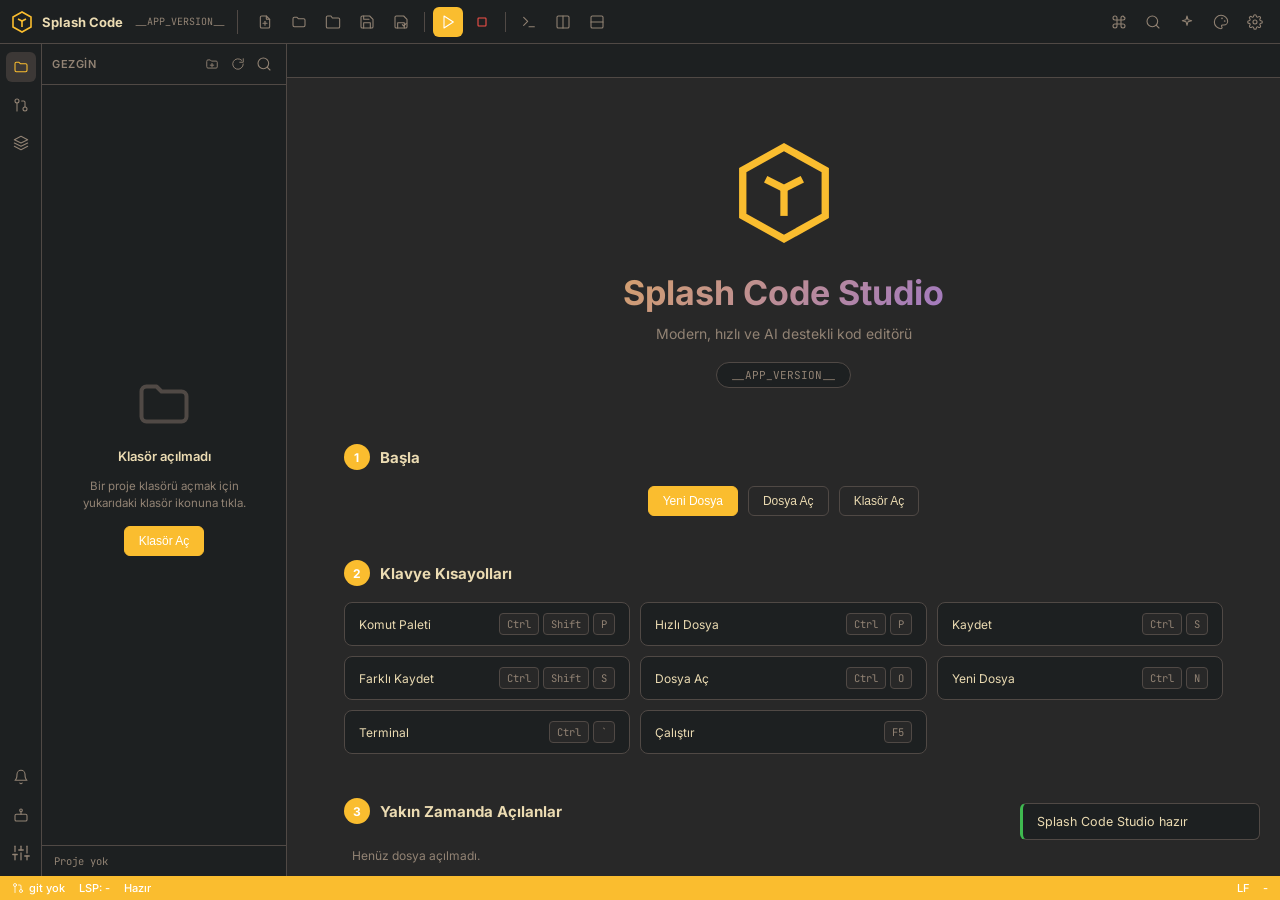
==== splash_code/index.sc.html @ f9074dd4 "Splash Studio Code en son hali ile ufak tefek cilanın ardından servise hazır olacak" ====
﻿<!DOCTYPE html>
<html lang="tr">
<head>
<meta charset="UTF-8">
<link rel="preconnect" href="https://cdn.jsdelivr.net">
<link rel="dns-prefetch" href="https://cdn.jsdelivr.net">

<title>Splash Code Studio</title>
<link rel="stylesheet" href="static/fonts/sc-fonts.css">
<link rel="stylesheet" href="static/fonts/sc-fonts.css">
<link rel="stylesheet" href="static/monaco/vs/editor/editor.main.css">
<style>
:root{--bg:#0D1117;--bg-alt:#161B22;--bg-hover:#1F242C;--border:#21262D;--text:#E6EDF3;--dim:#7D8590;--accent:#2F81F7;--success:#3FB950;--error:#F85149;--warning:#D29922;--font-ui:'Inter',sans-serif;--font-mono:'JetBrains Mono',monospace}
*{margin:0;padding:0;box-sizing:border-box}html,body{height:100%;overflow:hidden}
body{font-family:var(--font-ui);font-size:13px;color:var(--text);background:var(--bg);display:flex;flex-direction:column;-webkit-font-smoothing:antialiased}
#topbar{height:44px;background:var(--bg-alt);border-bottom:1px solid var(--border);display:flex;align-items:center;gap:4px;padding:0 10px;flex-shrink:0}
#brand{display:flex;align-items:center;gap:8px;padding-right:12px;margin-right:8px;border-right:1px solid var(--border)}
#brand .logo{width:24px;height:24px;color:var(--accent);background:none!important;border:none!important;box-shadow:none!important;outline:none!important}.logo img{display:block;border:none!important;outline:none!important;background:none!important;box-shadow:none!important}#brand .logo svg{width:24px;height:24px}
#brand .name{font-weight:700;font-size:13px}#brand .ver{font-size:10px;color:var(--dim);font-family:var(--font-mono);margin-left:4px}
.icon-btn{width:30px;height:30px;border-radius:6px;background:transparent;border:none;color:var(--dim);display:inline-flex;align-items:center;justify-content:center;cursor:pointer;transition:all 120ms}
.icon-btn:hover{background:var(--bg-hover);color:var(--text)}
.icon-btn.primary{background:var(--accent);color:#fff}.icon-btn.danger{color:var(--error)}
.icon-btn.active-tab{background:var(--bg-hover);color:var(--accent)}
.icon-btn:disabled{opacity:0.4;cursor:not-allowed}
.icon-btn.ai-active{color:var(--accent);background:rgba(47,129,247,0.15)}
#topbar .spacer{flex:1}#topbar .sep{width:1px;height:20px;background:var(--border);margin:0 4px}
#main{flex:1;display:flex;min-height:0;overflow:hidden}
#activity-bar{width:42px;background:var(--bg-alt);border-right:1px solid var(--border);display:flex;flex-direction:column;align-items:center;padding:8px 0;gap:8px;flex-shrink:0}
#sidebar{width:245px;background:var(--bg-alt);border-right:1px solid var(--border);display:flex;flex-direction:column;flex-shrink:0;min-height:0;overflow:hidden;transition:width 150ms}
#sidebar.hidden{width:0!important;min-width:0!important;max-width:0!important;overflow:hidden;opacity:0;border:none!important;flex:none!important;padding:0!important}
.sidebar-view{display:none;flex:1;flex-direction:column;min-height:0;overflow:hidden}
.sidebar-view.active{display:flex}
.sidebar-header{padding:8px 10px;font-size:11px;font-weight:600;color:var(--dim);text-transform:uppercase;letter-spacing:0.5px;display:flex;align-items:center;justify-content:space-between;border-bottom:1px solid var(--border);flex-shrink:0}
.sidebar-header .actions{display:flex;gap:2px}
.sidebar-header .icon-btn{width:24px;height:24px}
.scroll-area{flex:1;overflow:auto;padding:6px;min-height:0;scrollbar-width:thin;scrollbar-color:rgba(125,133,144,.45) transparent}
*::-webkit-scrollbar{width:8px;height:8px}
*::-webkit-scrollbar-track{background:transparent}
*::-webkit-scrollbar-thumb{background:color-mix(in srgb, var(--dim) 55%, transparent);border-radius:99px;border:2px solid transparent;background-clip:padding-box}
*::-webkit-scrollbar-thumb:hover{background:var(--accent);border:2px solid transparent;background-clip:padding-box}
*::-webkit-scrollbar-thumb:active{background:var(--accent)}
::-webkit-scrollbar{width:8px;height:8px} ::-webkit-scrollbar-track{background:transparent}
*::-webkit-scrollbar-corner{background:transparent}
.scroll-area{scrollbar-width:thin;scrollbar-color:rgba(125,133,144,.45) transparent;overflow-y:auto;overflow-x:hidden;overscroll-behavior:contain}
.scroll-area::-webkit-scrollbar{width:8px;height:8px}
.scroll-area::-webkit-scrollbar-thumb{background:rgba(125,133,144,.45);border-radius:99px}
.monaco-editor .monaco-scrollable-element > .scrollbar > .slider{background:rgba(125,133,144,.45)!important;border-radius:99px!important}
.tree-item{padding:4px 6px;border-radius:5px;cursor:pointer;font-size:12.5px;color:var(--text);display:flex;align-items:center;gap:6px;white-space:nowrap;overflow:hidden;text-overflow:ellipsis;user-select:none}
.tree-item:hover{background:var(--bg-hover)}
.tree-item.selected{background:rgba(47,129,247,0.18);color:var(--accent)}
.tree-item .icon{color:var(--dim);flex-shrink:0;display:inline-flex;width:14px;height:14px;align-items:center;justify-content:center}
.tree-item .tree-name{overflow:hidden;text-overflow:ellipsis;white-space:nowrap;flex:1;min-width:0}
.tree-item .folder-arrow{width:14px;height:14px;display:inline-flex;align-items:center;justify-content:center;transition:transform 120ms;flex-shrink:0}
.tree-item .folder-arrow.open{transform:rotate(90deg)}
.tree-children{padding-left:14px}
.empty-state{display:flex;flex-direction:column;align-items:center;justify-content:center;text-align:center;color:var(--dim);gap:14px;min-height:100%;width:100%;padding:20px}
.empty-state .es-icon{width:60px;height:60px;color:var(--border);display:flex;align-items:center;justify-content:center}
.empty-state .es-icon svg{width:60px;height:60px}
.empty-state .es-title{font-size:13px;font-weight:600;color:var(--text)}
.empty-state .es-text{font-size:11.5px;line-height:1.5;max-width:200px}
#sidebar-footer{padding:8px 12px;font-size:10.5px;color:var(--dim);border-top:1px solid var(--border);font-family:var(--font-mono);white-space:nowrap;overflow:hidden;text-overflow:ellipsis;flex-shrink:0}
#center{flex:1;display:flex;flex-direction:column;min-width:0;min-height:0;overflow:hidden}
#tabs{height:34px;background:var(--bg-alt);border-bottom:1px solid var(--border);display:flex;align-items:stretch;padding:0 4px;gap:1px;flex-shrink:0;overflow-x:auto;overflow-y:hidden;scrollbar-width:none;-ms-overflow-style:none;position:relative;overscroll-behavior-x:contain}
#tabs::-webkit-scrollbar{display:none;width:0;height:0}
#tabScrollbar{height:6px;background:transparent;display:none;position:relative;flex-shrink:0}
#tabScrollbar.visible{display:block}
#tabScrollbarTrack{position:absolute;left:0;right:0;top:1px;height:2px;background:transparent;border-radius:99px}
#tabScrollbarThumb{position:absolute;top:0;height:6px;touch-action:none;background:var(--accent);border-radius:99px;cursor:grab;min-width:30px}
#tabScrollbarThumb:active{cursor:grabbing}
.tab{display:flex;align-items:center;gap:8px;padding:0 8px 0 12px;height:34px;font-size:12.5px;color:var(--dim);cursor:pointer;background:transparent;flex:0 0 160px;width:160px;min-width:120px;max-width:220px;overflow:hidden;border-right:1px solid var(--border);position:relative;user-select:none;flex-shrink:0} .tab .tab-name{overflow:hidden;text-overflow:ellipsis;white-space:nowrap;min-width:0;flex:1}
.tab:hover{background:var(--bg-hover)}.tab.active{background:var(--bg);color:var(--text)}
.tab.active::after{content:"";position:absolute;left:0;right:0;bottom:0;height:2px;background:var(--accent)}
.tab.dirty::after{background:var(--warning)}
.tab .lang-dot{width:6px;height:6px;border-radius:50%;background:var(--accent);flex-shrink:0}
.tab.dirty .lang-dot{background:var(--warning)}
.tab .tab-name{white-space:nowrap;overflow:hidden;text-overflow:ellipsis;flex:1}
.tab .tab-close{width:18px;height:18px;border-radius:4px;display:inline-flex;align-items:center;justify-content:center;color:var(--dim);flex-shrink:0;opacity:0}
.tab:hover .tab-close,.tab.active .tab-close{opacity:1}
.tab .tab-close:hover{background:rgba(248,81,73,0.2);color:var(--error)}
#tab-new{height:34px;width:38px;display:flex;align-items:center;justify-content:center;color:var(--dim);cursor:pointer;flex-shrink:0;position:sticky;right:0;background:var(--bg-alt)}
#tab-new:hover{color:var(--text);background:var(--bg-hover)}
#editor-container{flex:1;display:flex;min-height:0;overflow:hidden}
#editor-container.vertical{flex-direction:row}#editor-container.horizontal{flex-direction:column}
.editor-pane{flex:1;min-height:0;min-width:0;overflow:hidden}
.editor-pane.secondary{display:none}.editor-pane.secondary.open{display:block}
#editor-container.vertical .editor-pane.secondary{border-left:1px solid var(--border)}
#editor-container.horizontal .editor-pane.secondary{border-top:1px solid var(--border)}
#welcomeView{display:none;flex:1;overflow-y:auto;background:var(--bg);min-height:0}
#welcomeView.active{display:block}
.welcome-container{max-width:960px;margin:0 auto;padding:60px 40px 40px}
.welcome-hero{text-align:center;margin-bottom:56px}
.welcome-hero .logo-big{width:110px;height:110px;margin:0 auto 24px;color:var(--accent);background:none!important;border:none!important;box-shadow:none!important}.logo-big img{display:block;border:none!important;background:none!important}
.welcome-hero .logo-big svg{width:110px;height:110px}
.welcome-hero h1{font-size:34px;font-weight:800;margin-bottom:12px;background:linear-gradient(135deg,var(--accent),#7C5CFF);-webkit-background-clip:text;-webkit-text-fill-color:transparent;background-clip:text}
.welcome-hero .tagline{font-size:14px;color:var(--dim);margin-bottom:20px}
.welcome-hero .version{font-family:var(--font-mono);font-size:11px;color:var(--dim);padding:5px 14px;border:1px solid var(--border);border-radius:14px;display:inline-block;background:var(--bg-alt)}
.welcome-section{margin-bottom:44px}
.welcome-section h2{font-size:15px;font-weight:700;margin-bottom:16px;display:flex;align-items:center;gap:10px}
.welcome-section h2 .num{width:26px;height:26px;border-radius:50%;background:var(--accent);color:#fff;display:inline-flex;align-items:center;justify-content:center;font-size:12px;font-weight:700}
.welcome-actions{display:flex;gap:10px;flex-wrap:wrap;justify-content:center}
.welcome-shortcuts{display:grid;grid-template-columns:repeat(auto-fit,minmax(240px,1fr));gap:10px}
.shortcut-row{display:flex;align-items:center;justify-content:space-between;padding:10px 14px;background:var(--bg-alt);border:1px solid var(--border);border-radius:8px;font-size:12px}
.shortcut-row .keys{display:flex;gap:4px}
.shortcut-row kbd{font-family:var(--font-mono);font-size:10.5px;padding:3px 7px;background:var(--bg);border:1px solid var(--border);border-radius:4px;color:var(--dim)}
#status{height:24px;background:var(--accent);color:#fff;display:flex;align-items:center;justify-content:space-between;padding:0 12px;font-size:11px;font-weight:500;flex-shrink:0;user-select:none}
#status .left,#status .right{display:flex;align-items:center;gap:14px}
#status .item{display:flex;align-items:center;gap:5px}
.modal-overlay{display:none;position:fixed;inset:0;background:rgba(0,0,0,0.65);z-index:1000;align-items:center;justify-content:center}
.modal-overlay.open{display:flex}
.modal{width:720px;max-width:calc(100vw - 32px);max-height:85vh;display:flex;flex-direction:column;overflow:hidden;background:var(--bg-alt);border:1px solid var(--border);border-radius:12px;box-shadow:0 24px 70px rgba(0,0,0,0.7)}
.modal.narrow{width:480px}
.modal-header{padding:16px 20px;border-bottom:1px solid var(--border);display:flex;align-items:center;justify-content:space-between;flex:0 0 auto}
.modal-header h2{font-size:14px;font-weight:600}
.modal-body{padding:10px 20px 20px;flex:1 1 auto;min-height:0;overflow-y:auto;overscroll-behavior:contain}
.modal-footer{padding:14px 20px;border-top:1px solid var(--border);display:flex;justify-content:space-between;align-items:center;gap:8px;flex:0 0 auto}
.btn{padding:7px 14px;border-radius:6px;border:1px solid var(--border);background:var(--bg);color:var(--text);cursor:pointer;font-size:12px;display:inline-flex;align-items:center;gap:6px;transition:all 120ms}
.btn:hover{background:var(--bg-hover)}
.btn.primary{background:var(--accent);color:#fff;border-color:var(--accent)}
.btn.primary:hover{filter:brightness(1.1)}
.btn.danger{background:var(--error);color:#fff;border-color:var(--error)}
.switch{position:relative;width:36px;height:20px;background:var(--border);border-radius:10px;cursor:pointer;transition:background 120ms;flex-shrink:0}
.switch.on{background:var(--accent)}
.switch::after{content:"";position:absolute;top:2px;left:2px;width:16px;height:16px;border-radius:50%;background:#fff;transition:left 120ms}
.switch.on::after{left:18px}
#contextMenu,#tabContextMenu{display:none;position:fixed;background:var(--bg-alt);border:1px solid var(--border);border-radius:8px;box-shadow:0 8px 32px rgba(0,0,0,0.5);padding:4px;min-width:180px;z-index:2000}
#contextMenu.open,#tabContextMenu.open{display:block}
.ctx-item{padding:7px 12px;border-radius:5px;cursor:pointer;font-size:12.5px;color:var(--text);display:flex;align-items:center;gap:10px}
.ctx-item:hover{background:var(--bg-hover)}
.ctx-item.danger{color:var(--error)}
.ctx-item .ctx-shortcut{margin-left:auto;font-size:10.5px;color:var(--dim);font-family:var(--font-mono)}
#toastContainer{position:fixed;bottom:60px;right:20px;z-index:3000;display:flex;flex-direction:column;gap:8px;pointer-events:none;max-height:400px;overflow:hidden}
.toast{background:var(--bg-alt);border:1px solid var(--border);border-left:3px solid var(--accent);border-radius:6px;padding:10px 14px;font-size:12.5px;color:var(--text);box-shadow:0 6px 24px rgba(0,0,0,0.4);min-width:240px;max-width:360px;animation:toastSlide 200ms ease-out;pointer-events:auto}
.toast.success{border-left-color:var(--success)}.toast.error{border-left-color:var(--error)}.toast.warning{border-left-color:var(--warning)}
@keyframes toastSlide{from{opacity:0;transform:translateX(20px)}to{opacity:1;transform:translateX(0)}}
@keyframes toastFade{from{opacity:1}to{opacity:0;transform:translateX(20px)}}
.toast.leaving{animation:toastFade 200ms ease-in forwards}
#commandPalette{display:none;position:fixed;inset:0;background:rgba(0,0,0,0.5);z-index:2500;align-items:flex-start;justify-content:center;padding-top:80px}
#commandPalette.open{display:flex}
#cmdPaletteBox{width:600px;max-height:500px;background:var(--bg-alt);border:1px solid var(--border);border-radius:10px;box-shadow:0 24px 70px rgba(0,0,0,0.7);overflow:hidden;display:flex;flex-direction:column}
#cmdPaletteInput{width:100%;padding:14px 18px;background:var(--bg);border:none;border-bottom:1px solid var(--border);color:var(--text);font-size:14px;outline:none}
#cmdPaletteList{overflow-y:auto;max-height:420px;padding:4px}
.cmd-item{padding:9px 14px;border-radius:6px;cursor:pointer;font-size:13px;color:var(--text);display:flex;align-items:center;gap:12px}
.cmd-item:hover,.cmd-item.selected{background:var(--bg-hover);color:var(--accent)}
.cmd-item .cmd-label{flex:1}
.cmd-item .cmd-shortcut{font-family:var(--font-mono);font-size:10.5px;color:var(--dim);padding:2px 6px;background:var(--bg);border:1px solid var(--border);border-radius:4px}
#aiPanel{width:380px;background:var(--bg-alt);border-left:1px solid var(--border);display:none;flex-direction:column;flex-shrink:0}
#aiPanel.open{display:flex}
#aiHeader{height:44px;display:flex;align-items:center;padding:0 12px;gap:8px;border-bottom:1px solid var(--border);font-weight:600;font-size:13px}
#aiHeader .spacer{flex:1}
#aiHeader .provider-badge{font-size:10px;padding:2px 8px;border-radius:10px;background:var(--bg-hover);color:var(--dim);font-weight:600}
#aiMessages{flex:1;overflow-y:auto;padding:12px;display:flex;flex-direction:column;gap:10px}
.ai-msg{padding:10px 12px;border-radius:8px;font-size:12.5px;line-height:1.6;max-width:95%;word-wrap:break-word;white-space:pre-wrap}
.ai-msg.user{background:var(--accent);color:#fff;align-self:flex-end}
.ai-msg.assistant{background:var(--bg);border:1px solid var(--border);color:var(--text);align-self:flex-start}
.ai-msg.assistant .ai-code{background:var(--bg-alt);padding:8px;border-radius:4px;font-family:var(--font-mono);font-size:11.5px;margin:6px 0;overflow-x:auto;white-space:pre}
#aiInputArea{padding:10px;border-top:1px solid var(--border);display:flex;flex-direction:column;gap:8px}
#aiQuickBtns{display:flex;gap:4px;flex-wrap:wrap}
.ai-quick-btn{padding:4px 10px;border-radius:12px;border:1px solid var(--border);background:var(--bg);color:var(--dim);cursor:pointer;font-size:11px;font-weight:500}
.ai-quick-btn:hover{background:var(--bg-hover);color:var(--accent);border-color:var(--accent)}
#aiInputRow{display:flex;gap:6px;align-items:flex-end}
#aiInput{flex:1;background:var(--bg);border:1px solid var(--border);color:var(--text);padding:8px 10px;border-radius:8px;font-size:12.5px;outline:none;font-family:var(--font-ui);resize:none;min-height:38px;max-height:120px}
#aiSendBtn{width:38px;height:38px;border-radius:8px;background:var(--accent);color:#fff;border:none;cursor:pointer;display:inline-flex;align-items:center;justify-content:center;flex-shrink:0}
#notifPanel{position:fixed;top:44px;right:0;width:360px;max-height:70vh;background:var(--bg-alt);border:1px solid var(--border);border-radius:0 0 8px 8px;box-shadow:0 10px 30px rgba(0,0,0,0.5);z-index:2200;display:none;flex-direction:column}
#notifPanel.open{display:flex}
#notifHeader{padding:10px 14px;border-bottom:1px solid var(--border);display:flex;align-items:center;justify-content:space-between;font-size:12.5px;font-weight:600}
#notifList{flex:1;overflow-y:auto;padding:6px}
.notif-item{padding:8px 10px;border-radius:5px;font-size:12px;border-left:2px solid var(--accent);background:var(--bg);margin-bottom:4px}
.notif-item.success{border-left-color:var(--success)}.notif-item.error{border-left-color:var(--error)}.notif-item.warning{border-left-color:var(--warning)}
#editDropdown{display:none;position:fixed;background:var(--bg-alt);border:1px solid var(--border);border-radius:8px;box-shadow:0 8px 32px rgba(0,0,0,0.5);padding:4px;min-width:240px;z-index:2100}
#editDropdown.open{display:block}
.edit-menu-item{padding:7px 12px;border-radius:5px;cursor:pointer;font-size:12.5px;color:var(--text);display:flex;align-items:center;gap:10px}
.edit-menu-item:hover{background:var(--bg-hover);color:var(--accent)}
.edit-menu-item .edit-shortcut{margin-left:auto;font-size:10.5px;color:var(--dim);font-family:var(--font-mono)}
.edit-menu-sep{height:1px;background:var(--border);margin:4px 0}
#terminalPanel{height:240px;background:#0a0a0a;border-top:1px solid var(--border);display:none;flex-direction:column;flex-shrink:0}
#terminalPanel.open{display:flex}
#terminalHeader{height:30px;background:var(--bg-alt);border-bottom:1px solid var(--border);display:flex;align-items:center;padding:0 10px;gap:8px;font-size:12px;color:var(--dim)}
#terminalHeader .spacer{flex:1}
#xtermContainer{flex:1;padding:4px;min-height:0}
#terminalPanel{position:relative}#termResizer{position:absolute;top:-3px;left:0;right:0;height:6px;cursor:ns-resize;z-index:5}#termResizer:hover{background:var(--accent)}
#runPanel{height:200px;background:#0a0a0a;border-top:1px solid var(--border);display:none;flex-direction:column;flex-shrink:0}
#runPanel.open{display:flex}
#runHeader{height:30px;background:var(--bg-alt);border-bottom:1px solid var(--border);display:flex;align-items:center;padding:0 10px;gap:8px;font-size:12px;color:var(--dim)}
#runHeader .spacer{flex:1}
#runOutput{flex:1;overflow-y:auto;padding:8px 12px;font-family:var(--font-mono);font-size:12px;color:#ddd;white-space:pre-wrap;line-height:1.5}
.icon-edit-row{display:flex;align-items:center;gap:8px;padding:6px 8px;border-bottom:1px solid var(--border);font-size:12px}
.icon-edit-row .ext{font-family:var(--font-mono);width:100px;flex-shrink:0;color:var(--accent)}
.icon-edit-row select{flex:1;padding:4px 8px;background:var(--bg);border:1px solid var(--border);color:var(--text);border-radius:4px;font-size:12px}
.icon-edit-row .preview{width:20px;height:20px;display:flex;align-items:center;justify-content:center;color:var(--dim)}
.theme-grid{display:grid;grid-template-columns:repeat(auto-fill,minmax(160px,1fr));gap:10px;padding:14px 20px 20px;flex:1 1 auto;min-height:0;overflow-y:auto}
.theme-card{border:2px solid var(--border);border-radius:10px;padding:12px;cursor:pointer;background:var(--bg);transition:all 120ms}
.theme-card:hover{border-color:var(--dim)}
.theme-card.active{border-color:var(--accent)}
.theme-card .tc-name{font-weight:600;font-size:12.5px;margin-bottom:4px}
.theme-card .tc-preview{display:flex;gap:3px;margin-top:8px}
.theme-card .tc-dot{width:12px;height:12px;border-radius:3px}
.settings-section-title{padding:10px 0 6px;font-size:11px;font-weight:700;text-transform:uppercase;letter-spacing:0.5px;color:var(--dim)}
.settings-row{display:flex;align-items:center;justify-content:space-between;padding:8px 0;border-bottom:1px solid var(--border);gap:12px;font-size:12.5px}
.settings-row .label{color:var(--text)}
.settings-row input[type=text],.settings-row input[type=number],.settings-row input[type=password],.settings-row select{background:var(--bg);border:1px solid var(--border);color:var(--text);padding:5px 8px;border-radius:4px;font-size:12px;outline:none;font-family:var(--font-ui)}
.settings-row input[type=color]{width:32px;height:26px;border:1px solid var(--border);border-radius:4px;background:var(--bg);cursor:pointer;padding:2px}
#quickOpenOverlay .modal{max-height:70vh}
.search-hit{padding:6px 10px;border-radius:5px;cursor:pointer;font-size:12px;border-bottom:1px solid var(--border)}
.search-hit:hover{background:var(--bg-hover)}
.search-hit .hit-path{color:var(--accent);font-size:11px;font-family:var(--font-mono);margin-bottom:2px}
.search-hit .hit-text{color:var(--text);font-family:var(--font-mono);font-size:11.5px;white-space:nowrap;overflow:hidden;text-overflow:ellipsis}
::-webkit-scrollbar{width:10px;height:10px}
::-webkit-scrollbar-thumb{background:var(--border);border-radius:5px}
</style>
</head>
<body>

<div id="topbar">
  <div id="brand"><div class="logo"><svg xmlns="http://www.w3.org/2000/svg" width="24" height="24" viewBox="0 0 24 24" fill="none" stroke="currentColor" stroke-width="1.6"><path d="M12 2L3 7v10l9 5 9-5V7z"/><path d="M8 9l4 2 4-2"/><path d="M12 11v6"/></svg></div><span class="name">Splash Code</span><span class="ver">__APP_VERSION__</span></div>
  <button class="icon-btn " onclick="yeniSekme()" title="Yeni (Ctrl+N)"><svg xmlns="http://www.w3.org/2000/svg" width="16" height="16" viewBox="0 0 24 24" fill="none" stroke="currentColor" stroke-width="1.6" stroke-linecap="round" stroke-linejoin="round"><path d="M14 3v4a1 1 0 0 0 1 1h4"/><path d="M17 21H7a2 2 0 0 1-2-2V5a2 2 0 0 1 2-2h7l5 5v11a2 2 0 0 1-2 2z"/><path d="M12 11v6"/><path d="M9 14h6"/></svg></button> <button class="icon-btn " onclick="dosyaAc()" title="Aç (Ctrl+O)"><svg xmlns="http://www.w3.org/2000/svg" width="16" height="16" viewBox="0 0 24 24" fill="none" stroke="currentColor" stroke-width="1.6" stroke-linecap="round" stroke-linejoin="round"><path d="M3 7a2 2 0 0 1 2-2h4l2 2h8a2 2 0 0 1 2 2v8a2 2 0 0 1-2 2H5a2 2 0 0 1-2-2z"/></svg></button> <button class="icon-btn " onclick="klasorSec()" title="Klasör Aç"><svg xmlns="http://www.w3.org/2000/svg" width="16" height="16" viewBox="0 0 24 24" fill="none" stroke="currentColor" stroke-width="1.6" stroke-linecap="round" stroke-linejoin="round"><path d="M22 19a2 2 0 0 1-2 2H4a2 2 0 0 1-2-2V5a2 2 0 0 1 2-2h5l2 3h9a2 2 0 0 1 2 2z"/></svg></button> <button class="icon-btn " onclick="kaydet()" title="Kaydet (Ctrl+S)"><svg xmlns="http://www.w3.org/2000/svg" width="16" height="16" viewBox="0 0 24 24" fill="none" stroke="currentColor" stroke-width="1.6" stroke-linecap="round" stroke-linejoin="round"><path d="M19 21H5a2 2 0 0 1-2-2V5a2 2 0 0 1 2-2h11l5 5v11a2 2 0 0 1-2 2z"/><path d="M17 21v-8H7v8"/><path d="M7 3v5h8"/></svg></button> <button class="icon-btn " onclick="farkliKaydet()" title="Farklı Kaydet (Ctrl+Shift+S)"><svg xmlns="http://www.w3.org/2000/svg" width="16" height="16" viewBox="0 0 24 24" fill="none" stroke="currentColor" stroke-width="1.6" stroke-linecap="round" stroke-linejoin="round"><path d="M19 21H5a2 2 0 0 1-2-2V5a2 2 0 0 1 2-2h11l5 5v11a2 2 0 0 1-2 2z"/><path d="M17 21v-8H7v8"/><path d="M20 14l-4 4-2-2"/></svg></button>
  <div class="sep"></div>
  <button class="icon-btn primary" onclick="calistir()" title="Çalıştır (F5)"><svg xmlns="http://www.w3.org/2000/svg" width="16" height="16" viewBox="0 0 24 24" fill="none" stroke="currentColor" stroke-width="1.6" stroke-linecap="round" stroke-linejoin="round"><polygon points="6 3 20 12 6 21 6 3"/></svg></button> <button class="icon-btn danger" onclick="durdur()" title="Durdur"><svg xmlns="http://www.w3.org/2000/svg" width="16" height="16" viewBox="0 0 24 24" fill="none" stroke="currentColor" stroke-width="1.6" stroke-linecap="round" stroke-linejoin="round"><rect x="6" y="6" width="12" height="12" rx="1"/></svg></button>
  <div class="sep"></div>
  <button class="icon-btn " onclick="terminalToggle()" title="Terminal (Ctrl+`)"><svg xmlns="http://www.w3.org/2000/svg" width="16" height="16" viewBox="0 0 24 24" fill="none" stroke="currentColor" stroke-width="1.6" stroke-linecap="round" stroke-linejoin="round"><polyline points="4 17 10 11 4 5"/><line x1="12" y1="19" x2="20" y2="19"/></svg></button>
  <button class="icon-btn" onclick="splitToggle('vertical')" title="Dikey Böl"><svg xmlns="http://www.w3.org/2000/svg" width="16" height="16" viewBox="0 0 24 24" fill="none" stroke="currentColor" stroke-width="1.6" stroke-linecap="round" stroke-linejoin="round"><rect x="3" y="3" width="18" height="18" rx="2"/><line x1="12" y1="3" x2="12" y2="21"/></svg></button>
  <button class="icon-btn" onclick="splitToggle('horizontal')" title="Yatay Böl"><svg xmlns="http://www.w3.org/2000/svg" width="16" height="16" viewBox="0 0 24 24" fill="none" stroke="currentColor" stroke-width="1.6" stroke-linecap="round" stroke-linejoin="round"><rect x="3" y="3" width="18" height="18" rx="2"/><line x1="3" y1="12" x2="21" y2="12"/></svg></button>
  <div class="spacer"></div>
  <button class="icon-btn" onclick="commandPaletteAc()" title="Komut Paleti (Ctrl+Shift+P)"><svg xmlns="http://www.w3.org/2000/svg" width="16" height="16" viewBox="0 0 24 24" fill="none" stroke="currentColor" stroke-width="1.6" stroke-linecap="round" stroke-linejoin="round"><path d="M18 3a3 3 0 0 0-3 3v12a3 3 0 1 0 3-3H6a3 3 0 1 0 3 3V6a3 3 0 1 0-3 3h12a3 3 0 0 0 3-3z"/></svg></button>
  <button class="icon-btn" onclick="quickOpenAc()" title="Hızlı Dosya (Ctrl+P)"><svg xmlns="http://www.w3.org/2000/svg" width="16" height="16" viewBox="0 0 24 24" fill="none" stroke="currentColor" stroke-width="1.6" stroke-linecap="round" stroke-linejoin="round"><circle cx="11" cy="11" r="8"/><line x1="21" y1="21" x2="16.65" y2="16.65"/></svg></button>
  <button class="icon-btn" id="aiToggleBtn" onclick="aiPanelToggle()" title="AI Asistan"><svg xmlns="http://www.w3.org/2000/svg" width="16" height="16" viewBox="0 0 24 24" fill="none" stroke="currentColor" stroke-width="1.6" stroke-linecap="round" stroke-linejoin="round"><path d="M12 3l1.5 5.5L19 10l-5.5 1.5L12 17l-1.5-5.5L5 10l5.5-1.5z"/></svg></button>
  <button class="icon-btn " onclick="temaGalerisiAc()" title="Tema Galerisi"><svg xmlns="http://www.w3.org/2000/svg" width="16" height="16" viewBox="0 0 24 24" fill="none" stroke="currentColor" stroke-width="1.6" stroke-linecap="round" stroke-linejoin="round"><circle cx="13.5" cy="6.5" r=".5"/><circle cx="17.5" cy="10.5" r=".5"/><path d="M12 2C6.5 2 2 6.5 2 12s4.5 10 10 10c.926 0 1.648-.746 1.648-1.688 0-.437-.18-.835-.437-1.125-.29-.289-.438-.652-.438-1.125a1.64 1.64 0 0 1 1.668-1.668h1.996c3.051 0 5.555-2.503 5.555-5.554C21.965 6.012 17.461 2 12 2z"/></svg></button> <button class="icon-btn " onclick="ayarlariAc()" title="Ayarlar"><svg xmlns="http://www.w3.org/2000/svg" width="16" height="16" viewBox="0 0 24 24" fill="none" stroke="currentColor" stroke-width="1.6" stroke-linecap="round" stroke-linejoin="round"><circle cx="12" cy="12" r="3"/><path d="M19.4 15a1.65 1.65 0 0 0 .33 1.82l.06.06a2 2 0 1 1-2.83 2.83l-.06-.06a1.65 1.65 0 0 0-1.82-.33 1.65 1.65 0 0 0-1 1.51V21a2 2 0 1 1-4 0v-.09A1.65 1.65 0 0 0 9 19.4a1.65 1.65 0 0 0-1.82.33l-.06.06a2 2 0 1 1-2.83-2.83l.06-.06a1.65 1.65 0 0 0 .33-1.82 1.65 1.65 0 0 0-1.51-1H3a2 2 0 1 1 0-4h.09A1.65 1.65 0 0 0 4.6 9a1.65 1.65 0 0 0-.33-1.82l-.06-.06a2 2 0 1 1 2.83-2.83l.06.06a1.65 1.65 0 0 0 1.82.33H9a1.65 1.65 0 0 0 1-1.51V3a2 2 0 1 1 4 0v.09a1.65 1.65 0 0 0 1 1.51 1.65 1.65 0 0 0 1.82-.33l.06-.06a2 2 0 1 1 2.83 2.83l-.06.06a1.65 1.65 0 0 0-.33 1.82V9a1.65 1.65 0 0 0 1.51 1H21a2 2 0 1 1 0 4h-.09a1.65 1.65 0 0 0-1.51 1z"/></svg></button>
</div>

<div id="main">
  <div id="activity-bar">
    <button class="icon-btn active-tab" id="act-files" onclick="toggleSidebarView('files')" title="Dosyalar"><svg xmlns="http://www.w3.org/2000/svg" width="16" height="16" viewBox="0 0 24 24" fill="none" stroke="currentColor" stroke-width="1.6" stroke-linecap="round" stroke-linejoin="round"><path d="M3 7a2 2 0 0 1 2-2h4l2 2h8a2 2 0 0 1 2 2v8a2 2 0 0 1-2 2H5a2 2 0 0 1-2-2z"/></svg></button>
    <button class="icon-btn" id="act-git" onclick="toggleSidebarView('git')" title="Git"><svg xmlns="http://www.w3.org/2000/svg" width="16" height="16" viewBox="0 0 24 24" fill="none" stroke="currentColor" stroke-width="1.6" stroke-linecap="round" stroke-linejoin="round"><circle cx="18" cy="18" r="3"/><circle cx="6" cy="6" r="3"/><path d="M13 6h3a2 2 0 0 1 2 2v7"/><line x1="6" y1="9" x2="6" y2="21"/></svg></button>
    <button class="icon-btn" onclick="showWelcome()" title="Karşılama"><svg xmlns="http://www.w3.org/2000/svg" width="16" height="16" viewBox="0 0 24 24" fill="none" stroke="currentColor" stroke-width="1.6" stroke-linecap="round" stroke-linejoin="round"><path d="M12 2L2 7l10 5 10-5-10-5z"/><path d="M2 17l10 5 10-5"/><path d="M2 12l10 5 10-5"/></svg></button>
    <div style="flex:1"></div>
    <button class="icon-btn" onclick="notifPanelToggle()" title="Bildirimler"><svg xmlns="http://www.w3.org/2000/svg" width="16" height="16" viewBox="0 0 24 24" fill="none" stroke="currentColor" stroke-width="1.6" stroke-linecap="round" stroke-linejoin="round"><path d="M18 8A6 6 0 0 0 6 8c0 7-3 9-3 9h18s-3-2-3-9"/><path d="M13.73 21a2 2 0 0 1-3.46 0"/></svg></button>
    <button class="icon-btn" onclick="aiPanelToggle()" title="AI"><svg xmlns="http://www.w3.org/2000/svg" width="16" height="16" viewBox="0 0 24 24" fill="none" stroke="currentColor" stroke-width="1.6" stroke-linecap="round" stroke-linejoin="round"><rect x="3" y="11" width="18" height="10" rx="2"/><circle cx="12" cy="5" r="2"/><line x1="12" y1="7" x2="12" y2="11"/></svg></button>
  </div>
  <div id="sidebar">
    <div id="view-files" class="sidebar-view active">
      <div class="sidebar-header"><span>Gezgin</span><div class="actions"><button class="icon-btn " onclick="treeAction('newfolder')" title="Yeni Klasör"><svg xmlns="http://www.w3.org/2000/svg" width="14" height="14" viewBox="0 0 24 24" fill="none" stroke="currentColor" stroke-width="1.6" stroke-linecap="round" stroke-linejoin="round"><path d="M3 7a2 2 0 0 1 2-2h4l2 2h8a2 2 0 0 1 2 2v8a2 2 0 0 1-2 2H5a2 2 0 0 1-2-2z"/><line x1="12" y1="11" x2="12" y2="17"/><line x1="9" y1="14" x2="15" y2="14"/></svg></button> <button class="icon-btn " onclick="refreshTree()" title="Yenile"><svg xmlns="http://www.w3.org/2000/svg" width="14" height="14" viewBox="0 0 24 24" fill="none" stroke="currentColor" stroke-width="1.6" stroke-linecap="round" stroke-linejoin="round"><path d="M21 12a9 9 0 1 1-2.64-6.36"/><polyline points="21 3 21 9 15 9"/></svg></button> <button class="icon-btn" onclick="treeSearchToggle()" title="Ara"><svg xmlns="http://www.w3.org/2000/svg" width="16" height="16" viewBox="0 0 24 24" fill="none" stroke="currentColor" stroke-width="1.6" stroke-linecap="round" stroke-linejoin="round"><circle cx="11" cy="11" r="8"/><line x1="21" y1="21" x2="16.65" y2="16.65"/></svg></button></div></div>
      <div id="treeSearchWrap" style="padding:6px 8px;border-bottom:1px solid var(--border);display:none"><input id="treeSearch" placeholder="Dosya ara..." style="width:100%;padding:5px 8px;background:var(--bg);border:1px solid var(--border);border-radius:5px;color:var(--text);font-size:12px;outline:none" oninput="treeSearchChanged(this.value)"></div>
      <div id="tree" class="scroll-area"><div class="empty-state"><div class="es-icon"><svg xmlns="http://www.w3.org/2000/svg" width="16" height="16" viewBox="0 0 24 24" fill="none" stroke="currentColor" stroke-width="1.6" stroke-linecap="round" stroke-linejoin="round"><path d="M3 7a2 2 0 0 1 2-2h4l2 2h8a2 2 0 0 1 2 2v8a2 2 0 0 1-2 2H5a2 2 0 0 1-2-2z"/></svg></div><div class="es-title">Klasör açılmadı</div><div class="es-text">Bir proje klasörü açmak için yukarıdaki klasör ikonuna tıkla.</div><button class="btn primary" onclick="klasorSec()">Klasör Aç</button></div></div>
    </div>
    <div id="view-git" class="sidebar-view">
      <div class="sidebar-header"><span>Git</span><div class="actions"><button class="icon-btn" onclick="gitYenile()"><svg xmlns="http://www.w3.org/2000/svg" width="16" height="16" viewBox="0 0 24 24" fill="none" stroke="currentColor" stroke-width="1.6" stroke-linecap="round" stroke-linejoin="round"><path d="M21 12a9 9 0 1 1-2.64-6.36"/><polyline points="21 3 21 9 15 9"/></svg></button></div></div>
      <div style="padding:10px;border-bottom:1px solid var(--border)"><input type="text" id="git-msg" placeholder="Commit mesajı..." style="width:100%;background:var(--bg);border:1px solid var(--border);color:var(--text);padding:6px 8px;border-radius:5px;font-size:12px;outline:none;box-sizing:border-box"><div style="display:flex;gap:6px;margin-top:8px"><button class="btn primary" style="flex:1;font-size:11.5px" onclick="gitCommit()">Commit</button><button class="btn" style="flex:1;font-size:11.5px" onclick="gitPush()">Push</button><button class="btn" style="flex:1;font-size:11.5px" onclick="gitPull()">Pull</button></div></div>
      <div id="git-list" class="scroll-area"></div>
    </div>
    <div id="sidebar-footer" title="Proje yok"><span id="cwdLabel">Proje yok</span></div>
  </div>
  <div id="center">
    <div id="tabs"></div>
    <div id="editor-container" class="vertical">
      <div id="editor" class="editor-pane primary"></div>
      <div id="editor2" class="editor-pane secondary"></div>
    </div>
    <div id="welcomeView"></div>
  </div>
  <div id="aiPanel">
    <div id="aiHeader"><span><svg xmlns="http://www.w3.org/2000/svg" width="16" height="16" viewBox="0 0 24 24" fill="none" stroke="currentColor" stroke-width="1.6" stroke-linecap="round" stroke-linejoin="round"><rect x="3" y="11" width="18" height="10" rx="2"/><circle cx="12" cy="5" r="2"/><line x1="12" y1="7" x2="12" y2="11"/></svg></span><span>AI Asistan</span><span class="spacer"></span><span class="provider-badge" id="aiProviderBadge">ayarlanmadı</span><button class="icon-btn" onclick="aiPanelToggle()"><svg xmlns="http://www.w3.org/2000/svg" width="16" height="16" viewBox="0 0 24 24" fill="none" stroke="currentColor" stroke-width="1.6" stroke-linecap="round" stroke-linejoin="round"><line x1="18" y1="6" x2="6" y2="18"/><line x1="6" y1="6" x2="18" y2="18"/></svg></button></div>
    <div id="aiMessages"><div class="ai-msg assistant">Merhaba! AI asistanınım. Bir şey sormak için aşağıdaki kutuya yaz.</div></div>
    <div id="aiInputArea">
      <div id="aiQuickBtns"><button class="ai-quick-btn" onclick="aiQuick('Bu kodu açıkla')">Açıkla</button><button class="ai-quick-btn" onclick="aiQuick('Bu kodu refactor et')">Refactor</button><button class="ai-quick-btn" onclick="aiQuick('Bu kodda bug var mı?')">Bug bul</button><button class="ai-quick-btn" onclick="aiClear()">Temizle</button></div>
      <div id="aiInputRow"><textarea id="aiInput" placeholder="AI'ya bir şey sor..." rows="1"></textarea><button id="aiSendBtn" onclick="aiSend()"><svg xmlns="http://www.w3.org/2000/svg" width="16" height="16" viewBox="0 0 24 24" fill="none" stroke="currentColor" stroke-width="1.6" stroke-linecap="round" stroke-linejoin="round"><line x1="22" y1="2" x2="11" y2="13"/><polygon points="22 2 15 22 11 13 2 9 22 2"/></svg></button></div>
    </div>
  </div>
</div>

<div id="terminalPanel"><div id="termResizer" title="Sürükle: terminali boyutlandır"></div>
  <div id="terminalHeader"><span><svg xmlns="http://www.w3.org/2000/svg" width="14" height="14" viewBox="0 0 24 24" fill="none" stroke="currentColor" stroke-width="1.6" stroke-linecap="round" stroke-linejoin="round"><polyline points="4 17 10 11 4 5"/><line x1="12" y1="19" x2="20" y2="19"/></svg> Terminal</span><span class="spacer"></span><button class="icon-btn" onclick="terminalClear()"><svg xmlns="http://www.w3.org/2000/svg" width="16" height="16" viewBox="0 0 24 24" fill="none" stroke="currentColor" stroke-width="1.6" stroke-linecap="round" stroke-linejoin="round"><polyline points="3 6 5 6 21 6"/><path d="M19 6l-1 14a2 2 0 0 1-2 2H8a2 2 0 0 1-2-2L5 6"/></svg></button><button class="icon-btn" onclick="terminalClose()"><svg xmlns="http://www.w3.org/2000/svg" width="16" height="16" viewBox="0 0 24 24" fill="none" stroke="currentColor" stroke-width="1.6" stroke-linecap="round" stroke-linejoin="round"><line x1="18" y1="6" x2="6" y2="18"/><line x1="6" y1="6" x2="18" y2="18"/></svg></button></div>
  <div id="xtermContainer"></div>
</div>

<div id="runPanel">
  <div id="runHeader"><span>Çıktı</span><span class="spacer"></span><button class="icon-btn" onclick="runClear()"><svg xmlns="http://www.w3.org/2000/svg" width="16" height="16" viewBox="0 0 24 24" fill="none" stroke="currentColor" stroke-width="1.6" stroke-linecap="round" stroke-linejoin="round"><polyline points="3 6 5 6 21 6"/><path d="M19 6l-1 14a2 2 0 0 1-2 2H8a2 2 0 0 1-2-2L5 6"/></svg></button><button class="icon-btn" onclick="runClose()"><svg xmlns="http://www.w3.org/2000/svg" width="16" height="16" viewBox="0 0 24 24" fill="none" stroke="currentColor" stroke-width="1.6" stroke-linecap="round" stroke-linejoin="round"><line x1="18" y1="6" x2="6" y2="18"/><line x1="6" y1="6" x2="18" y2="18"/></svg></button></div>
  <div id="runOutput"></div>
</div>

<div id="notifPanel"><div id="notifHeader"><span>Bildirimler</span><button class="icon-btn" onclick="notifClearAll()"><svg xmlns="http://www.w3.org/2000/svg" width="16" height="16" viewBox="0 0 24 24" fill="none" stroke="currentColor" stroke-width="1.6" stroke-linecap="round" stroke-linejoin="round"><polyline points="3 6 5 6 21 6"/><path d="M19 6l-1 14a2 2 0 0 1-2 2H8a2 2 0 0 1-2-2L5 6"/></svg></button></div><div id="notifList"></div></div>

<div id="status">
  <div class="left">
    <div class="item" id="statusGit"><svg xmlns="http://www.w3.org/2000/svg" width="12" height="12" viewBox="0 0 24 24" fill="none" stroke="currentColor" stroke-width="1.6" stroke-linecap="round" stroke-linejoin="round"><circle cx="18" cy="18" r="3"/><circle cx="6" cy="6" r="3"/><path d="M13 6h3a2 2 0 0 1 2 2v7"/><line x1="6" y1="9" x2="6" y2="21"/></svg> <span id="gitBranchName">git yok</span></div>
    <div class="item" id="lspStatus">LSP: -</div>
    <div class="item" id="statusLeft">Hazır</div>
  </div>
  <div class="right"><div class="item" id="statusEol">LF</div><div class="item" id="statusLang">-</div></div>
</div>

<div id="contextMenu"></div>
<div id="tabContextMenu"></div>
<div id="toastContainer"></div>

<div id="commandPalette"><div id="cmdPaletteBox"><input id="cmdPaletteInput" placeholder="Komut ara..." autocomplete="off"><div id="cmdPaletteList"></div></div></div>

<div id="quickOpenOverlay" class="modal-overlay">
  <div class="modal narrow" style="max-height:70vh;display:flex;flex-direction:column">
    <input id="quickOpenInput" placeholder="Dosya ara..." style="width:100%;padding:10px 14px;background:var(--bg);border:none;border-bottom:1px solid var(--border);color:var(--text);font-size:13px;outline:none;box-sizing:border-box" autocomplete="off">
    <div id="quickOpenList" style="max-height:340px;overflow-y:auto;padding:6px"></div>
  </div>
</div>

<div id="searchOverlay" class="modal-overlay">
  <div class="modal">
    <div class="modal-header"><h2>Projede Ara</h2><button class="icon-btn" onclick="searchKapat()"><svg xmlns="http://www.w3.org/2000/svg" width="16" height="16" viewBox="0 0 24 24" fill="none" stroke="currentColor" stroke-width="1.6" stroke-linecap="round" stroke-linejoin="round"><line x1="18" y1="6" x2="6" y2="18"/><line x1="6" y1="6" x2="18" y2="18"/></svg></button></div>
    <div style="padding:10px 20px;border-bottom:1px solid var(--border)"><input id="searchInput" placeholder="Aranacak metin..." style="width:100%;padding:10px 14px;background:var(--bg);border:1px solid var(--border);border-radius:6px;color:var(--text);font-size:13px;outline:none;box-sizing:border-box" autocomplete="off"></div>
    <div id="searchResults" style="max-height:400px;overflow-y:auto;padding:6px"></div>
    <div class="modal-footer"><span id="searchCount" style="font-size:11px;color:var(--dim)"></span><button class="btn" onclick="searchKapat()">Kapat</button></div>
  </div>
</div>

<div id="themeOverlay" class="modal-overlay">
  <div class="modal" style="width:820px">
    <div class="modal-header"><h2>Tema Galerisi</h2><button class="icon-btn" onclick="temaGalerisiKapat()"><svg xmlns="http://www.w3.org/2000/svg" width="16" height="16" viewBox="0 0 24 24" fill="none" stroke="currentColor" stroke-width="1.6" stroke-linecap="round" stroke-linejoin="round"><line x1="18" y1="6" x2="6" y2="18"/><line x1="6" y1="6" x2="18" y2="18"/></svg></button></div>
    <div style="display:flex;gap:8px;padding:10px 20px;border-bottom:1px solid var(--border);align-items:center;flex-wrap:wrap">
      <div id="themeCatTabs" style="display:flex;gap:4px;flex-wrap:wrap"></div>
      <input id="themeSearch" placeholder="Tema ara..." style="margin-left:auto;padding:6px 12px;background:var(--bg);border:1px solid var(--border);border-radius:16px;color:var(--text);font-size:12px;outline:none;min-width:180px" oninput="themeSearchChanged(this.value)">
    </div>
    <div class="theme-grid" id="themeGrid"></div>
    <div class="modal-footer"><button class="btn" onclick="temaGalerisiKapat()">Kapat</button></div>
  </div>
</div>

<div id="iconOverlay" class="modal-overlay">
  <div class="modal">
    <div class="modal-header"><h2>Dosya İkonları</h2><button class="icon-btn" onclick="iconEditorKapat()"><svg xmlns="http://www.w3.org/2000/svg" width="16" height="16" viewBox="0 0 24 24" fill="none" stroke="currentColor" stroke-width="1.6" stroke-linecap="round" stroke-linejoin="round"><line x1="18" y1="6" x2="6" y2="18"/><line x1="6" y1="6" x2="18" y2="18"/></svg></button></div>
    <div class="modal-body" style="max-height:60vh;overflow-y:auto">
      <div style="padding:8px 0;font-size:11.5px;color:var(--dim)">Uzantı → ikon eşlemesi. Değişiklikler anında kaydedilir.</div>
      <div id="iconList"></div>
    </div>
    <div class="modal-footer"><button class="btn" onclick="iconEditorReset()">Sıfırla</button><button class="btn primary" onclick="iconEditorKapat()">Tamam</button></div>
  </div>
</div>

<div id="settingsOverlay" class="modal-overlay">
  <div class="modal">
    <div class="modal-header"><h2>Ayarlar</h2><button class="icon-btn" onclick="ayarlariKapat()"><svg xmlns="http://www.w3.org/2000/svg" width="16" height="16" viewBox="0 0 24 24" fill="none" stroke="currentColor" stroke-width="1.6" stroke-linecap="round" stroke-linejoin="round"><line x1="18" y1="6" x2="6" y2="18"/><line x1="6" y1="6" x2="18" y2="18"/></svg></button></div>
    <div class="modal-body">
      <input type="text" id="settingsSearch" placeholder="Ayar ara..." style="width:100%;padding:8px 12px;background:var(--bg);border:1px solid var(--border);border-radius:6px;color:var(--text);font-size:12.5px;outline:none;margin-bottom:10px;box-sizing:border-box" oninput="settingsSearchChanged(this.value)">
      <div class="settings-section-title">Genel</div>
      <div class="settings-row"><div class="label">Proje klasörünü hatırla</div><div class="switch" id="setRememberProject" onclick="toggleSwitch(this)"></div></div>
      <div class="settings-row"><div class="label">Çalıştırmadan önce kaydet</div><div class="switch" id="setAutoSaveBeforeRun" onclick="toggleSwitch(this)"></div></div>
      <div class="settings-row"><div class="label">Split yönü</div><select id="setSplitMode"><option value="none">Kapalı</option><option value="vertical">Dikey</option><option value="horizontal">Yatay</option></select></div>
      <div class="settings-row"><div class="label">Çalıştırma yeri</div><select id="setRunMode"><option value="internal">Yerleşik panel</option><option value="external">Harici terminal</option></select></div>
      <div class="settings-row"><div class="label">Terminal modu</div><select id="setTerminalMode"><option value="internal">Yerleşik (iç)</option><option value="external">Harici (varsayılan terminal)</option></select></div>
      <div class="settings-row"><div class="label">LSP Desteği</div><div class="switch" id="setLsp" onclick="toggleSwitch(this)"></div></div>
      <div class="settings-row"><div class="label">Tanılama (hata / uyarı)</div><div class="switch" id="setDiagnostics" onclick="toggleSwitch(this)"></div></div>
      <div class="settings-row"><div class="label">Kayıtta biçimlendir</div><div class="switch" id="setFormatOnSave" onclick="toggleSwitch(this)"></div></div>
      <div class="settings-row"><div class="label" title="Kaydettikten sonra kodu tarar; sözdizimi hatalarını ve uyarıları Sorunlar panelinde gösterir">Kaydederken hata kontrolü</div><div class="switch" id="setLintOnSave" onclick="toggleSwitch(this)"></div></div>
      <div class="settings-row"><div class="label">Tree-Sitter (outline / parantez)</div><div class="switch" id="setTreesitter" onclick="toggleSwitch(this)"></div></div>
      <div class="settings-section-title">AI Asistan</div>
      <div class="settings-row"><div class="label">Sağlayıcı</div><select id="setAiProvider"><option value="">Kapalı</option><option value="gemini">Gemini</option><option value="claude">Claude</option></select></div>
      <div class="settings-row"><div class="label">Gemini Key</div><input type="password" id="setGeminiKey" placeholder="AIza..." style="width:200px"></div>
      <div class="settings-row"><div class="label">Claude Key</div><input type="password" id="setClaudeKey" placeholder="sk-ant-..." style="width:200px"></div>
      <div class="settings-row"><div class="label">Model</div><input type="text" id="setAiModel" placeholder="gemini-2.5-flash" style="width:200px"></div>
      <div class="settings-section-title">Editör</div>
      <div class="settings-row"><div class="label">Yazı Tipi</div><select id="setFontFamily" style="max-width:180px"><option value="JetBrains Mono">JetBrains Mono</option><option value="Fira Code">Fira Code</option><option value="Cascadia Code">Cascadia Code</option><option value="Cascadia Mono">Cascadia Mono</option><option value="Consolas">Consolas</option><option value="Source Code Pro">Source Code Pro</option><option value="Ubuntu Mono">Ubuntu Mono</option><option value="Courier New">Courier New</option><option value="Segoe UI">Segoe UI</option><option value="Inter">Inter</option><option value="monospace">monospace</option><option value="sans-serif">sans-serif</option></select></div>
      <div class="settings-row"><div class="label">Font & Tab</div><div style="display:flex;gap:8px"><input type="number" id="setFontSize" min="10" max="24" step="0.5" style="width:65px"><input type="number" id="setTabSize" min="2" max="8" step="2" style="width:55px"></div></div>
      <div class="settings-row"><div class="label">Minimap & Wrap</div><div style="display:flex;gap:12px;align-items:center"><div class="switch" id="setMinimap" onclick="toggleSwitch(this)"></div><div class="switch" id="setWordWrap" onclick="toggleSwitch(this)"></div></div></div>
      <div class="settings-row"><div class="label">Ligature & Satır No</div><div style="display:flex;gap:12px;align-items:center"><div class="switch" id="setLigatures" onclick="toggleSwitch(this)"></div><div class="switch" id="setLineNumbers" onclick="toggleSwitch(this)"></div></div></div>
      <div class="settings-section-title">Terminal</div>
      <div class="settings-row"><div class="label">Font boyutu</div><input type="number" id="setTermFontSize" min="8" max="28" step="1" style="width:70px"></div>
      <div class="settings-row"><div class="label">Geri kaydırma (satır)</div><input type="number" id="setTermScrollback" min="100" max="10000" step="100" style="width:90px"></div>
      <div class="settings-section-title">Görünüm</div>
      <div class="settings-row"><div class="label">Özel Vurgu</div><div style="display:flex;align-items:center;gap:10px"><input type="color" id="setCustomAccent"><div class="switch" id="setUseCustomAccent" onclick="toggleSwitch(this)"></div></div></div>
      <div class="settings-row"><div class="label">Dosya İkonları</div><button class="btn" onclick="iconEditorAc()">Düzenle</button></div>
      <div class="settings-section-title">Oturum</div>
      <div class="settings-row"><div class="label">Otomatik kaydet</div><div class="switch" id="setAutosave" onclick="toggleSwitch(this)"></div></div>
      <div class="settings-row"><div class="label">Oturumu hatırla</div><div class="switch" id="setRememberSession" onclick="toggleSwitch(this)"></div></div>
      <div class="settings-row"><div class="label">Karşılama sayfası</div><div class="switch" id="setShowWelcome" onclick="toggleSwitch(this)"></div></div>
    </div>
    <div class="modal-footer"><button class="btn" onclick="ayarlariKapat()">İptal</button><button class="btn primary" onclick="ayarlariKaydet()">Kaydet</button></div>
  </div>
</div>

<script src="static/monaco/vs/loader.js"></script>
<script>/*SC-XT-SHIELD*/(function(){var define,exports,module;

!function(e,t){if("object"==typeof exports&&"object"==typeof module)module.exports=t();else if("function"==typeof define&&define.amd)define([],t);else{var i=t();for(var s in i)("object"==typeof exports?exports:e)[s]=i[s]}}(self,(()=>(()=>{"use strict";var e={4567:function(e,t,i){var s=this&&this.__decorate||function(e,t,i,s){var r,n=arguments.length,o=n<3?t:null===s?s=Object.getOwnPropertyDescriptor(t,i):s;if("object"==typeof Reflect&&"function"==typeof Reflect.decorate)o=Reflect.decorate(e,t,i,s);else for(var a=e.length-1;a>=0;a--)(r=e[a])&&(o=(n<3?r(o):n>3?r(t,i,o):r(t,i))||o);return n>3&&o&&Object.defineProperty(t,i,o),o},r=this&&this.__param||function(e,t){return function(i,s){t(i,s,e)}};Object.defineProperty(t,"__esModule",{value:!0}),t.AccessibilityManager=void 0;const n=i(9042),o=i(6114),a=i(9924),h=i(844),c=i(5596),l=i(4725),d=i(3656);let _=t.AccessibilityManager=class extends h.Disposable{constructor(e,t){super(),this._terminal=e,this._renderService=t,this._liveRegionLineCount=0,this._charsToConsume=[],this._charsToAnnounce="",this._accessibilityContainer=document.createElement("div"),this._accessibilityContainer.classList.add("xterm-accessibility"),this._rowContainer=document.createElement("div"),this._rowContainer.setAttribute("role","list"),this._rowContainer.classList.add("xterm-accessibility-tree"),this._rowElements=[];for(let e=0;e<this._terminal.rows;e++)this._rowElements[e]=this._createAccessibilityTreeNode(),this._rowContainer.appendChild(this._rowElements[e]);if(this._topBoundaryFocusListener=e=>this._handleBoundaryFocus(e,0),this._bottomBoundaryFocusListener=e=>this._handleBoundaryFocus(e,1),this._rowElements[0].addEventListener("focus",this._topBoundaryFocusListener),this._rowElements[this._rowElements.length-1].addEventListener("focus",this._bottomBoundaryFocusListener),this._refreshRowsDimensions(),this._accessibilityContainer.appendChild(this._rowContainer),this._liveRegion=document.createElement("div"),this._liveRegion.classList.add("live-region"),this._liveRegion.setAttribute("aria-live","assertive"),this._accessibilityContainer.appendChild(this._liveRegion),this._liveRegionDebouncer=this.register(new a.TimeBasedDebouncer(this._renderRows.bind(this))),!this._terminal.element)throw new Error("Cannot enable accessibility before Terminal.open");this._terminal.element.insertAdjacentElement("afterbegin",this._accessibilityContainer),this.register(this._terminal.onResize((e=>this._handleResize(e.rows)))),this.register(this._terminal.onRender((e=>this._refreshRows(e.start,e.end)))),this.register(this._terminal.onScroll((()=>this._refreshRows()))),this.register(this._terminal.onA11yChar((e=>this._handleChar(e)))),this.register(this._terminal.onLineFeed((()=>this._handleChar("\n")))),this.register(this._terminal.onA11yTab((e=>this._handleTab(e)))),this.register(this._terminal.onKey((e=>this._handleKey(e.key)))),this.register(this._terminal.onBlur((()=>this._clearLiveRegion()))),this.register(this._renderService.onDimensionsChange((()=>this._refreshRowsDimensions()))),this._screenDprMonitor=new c.ScreenDprMonitor(window),this.register(this._screenDprMonitor),this._screenDprMonitor.setListener((()=>this._refreshRowsDimensions())),this.register((0,d.addDisposableDomListener)(window,"resize",(()=>this._refreshRowsDimensions()))),this._refreshRows(),this.register((0,h.toDisposable)((()=>{this._accessibilityContainer.remove(),this._rowElements.length=0})))}_handleTab(e){for(let t=0;t<e;t++)this._handleChar(" ")}_handleChar(e){this._liveRegionLineCount<21&&(this._charsToConsume.length>0?this._charsToConsume.shift()!==e&&(this._charsToAnnounce+=e):this._charsToAnnounce+=e,"\n"===e&&(this._liveRegionLineCount++,21===this._liveRegionLineCount&&(this._liveRegion.textContent+=n.tooMuchOutput)),o.isMac&&this._liveRegion.textContent&&this._liveRegion.textContent.length>0&&!this._liveRegion.parentNode&&setTimeout((()=>{this._accessibilityContainer.appendChild(this._liveRegion)}),0))}_clearLiveRegion(){this._liveRegion.textContent="",this._liveRegionLineCount=0,o.isMac&&this._liveRegion.remove()}_handleKey(e){this._clearLiveRegion(),/\p{Control}/u.test(e)||this._charsToConsume.push(e)}_refreshRows(e,t){this._liveRegionDebouncer.refresh(e,t,this._terminal.rows)}_renderRows(e,t){const i=this._terminal.buffer,s=i.lines.length.toString();for(let r=e;r<=t;r++){const e=i.translateBufferLineToString(i.ydisp+r,!0),t=(i.ydisp+r+1).toString(),n=this._rowElements[r];n&&(0===e.length?n.innerText=" ":n.textContent=e,n.setAttribute("aria-posinset",t),n.setAttribute("aria-setsize",s))}this._announceCharacters()}_announceCharacters(){0!==this._charsToAnnounce.length&&(this._liveRegion.textContent+=this._charsToAnnounce,this._charsToAnnounce="")}_handleBoundaryFocus(e,t){const i=e.target,s=this._rowElements[0===t?1:this._rowElements.length-2];if(i.getAttribute("aria-posinset")===(0===t?"1":`${this._terminal.buffer.lines.length}`))return;if(e.relatedTarget!==s)return;let r,n;if(0===t?(r=i,n=this._rowElements.pop(),this._rowContainer.removeChild(n)):(r=this._rowElements.shift(),n=i,this._rowContainer.removeChild(r)),r.removeEventListener("focus",this._topBoundaryFocusListener),n.removeEventListener("focus",this._bottomBoundaryFocusListener),0===t){const e=this._createAccessibilityTreeNode();this._rowElements.unshift(e),this._rowContainer.insertAdjacentElement("afterbegin",e)}else{const e=this._createAccessibilityTreeNode();this._rowElements.push(e),this._rowContainer.appendChild(e)}this._rowElements[0].addEventListener("focus",this._topBoundaryFocusListener),this._rowElements[this._rowElements.length-1].addEventListener("focus",this._bottomBoundaryFocusListener),this._terminal.scrollLines(0===t?-1:1),this._rowElements[0===t?1:this._rowElements.length-2].focus(),e.preventDefault(),e.stopImmediatePropagation()}_handleResize(e){this._rowElements[this._rowElements.length-1].removeEventListener("focus",this._bottomBoundaryFocusListener);for(let e=this._rowContainer.children.length;e<this._terminal.rows;e++)this._rowElements[e]=this._createAccessibilityTreeNode(),this._rowContainer.appendChild(this._rowElements[e]);for(;this._rowElements.length>e;)this._rowContainer.removeChild(this._rowElements.pop());this._rowElements[this._rowElements.length-1].addEventListener("focus",this._bottomBoundaryFocusListener),this._refreshRowsDimensions()}_createAccessibilityTreeNode(){const e=document.createElement("div");return e.setAttribute("role","listitem"),e.tabIndex=-1,this._refreshRowDimensions(e),e}_refreshRowsDimensions(){if(this._renderService.dimensions.css.cell.height){this._accessibilityContainer.style.width=`${this._renderService.dimensions.css.canvas.width}px`,this._rowElements.length!==this._terminal.rows&&this._handleResize(this._terminal.rows);for(let e=0;e<this._terminal.rows;e++)this._refreshRowDimensions(this._rowElements[e])}}_refreshRowDimensions(e){e.style.height=`${this._renderService.dimensions.css.cell.height}px`}};t.AccessibilityManager=_=s([r(1,l.IRenderService)],_)},3614:(e,t)=>{function i(e){return e.replace(/\r?\n/g,"\r")}function s(e,t){return t?"[200~"+e+"[201~":e}function r(e,t,r,n){e=s(e=i(e),r.decPrivateModes.bracketedPasteMode&&!0!==n.rawOptions.ignoreBracketedPasteMode),r.triggerDataEvent(e,!0),t.value=""}function n(e,t,i){const s=i.getBoundingClientRect(),r=e.clientX-s.left-10,n=e.clientY-s.top-10;t.style.width="20px",t.style.height="20px",t.style.left=`${r}px`,t.style.top=`${n}px`,t.style.zIndex="1000",t.focus()}Object.defineProperty(t,"__esModule",{value:!0}),t.rightClickHandler=t.moveTextAreaUnderMouseCursor=t.paste=t.handlePasteEvent=t.copyHandler=t.bracketTextForPaste=t.prepareTextForTerminal=void 0,t.prepareTextForTerminal=i,t.bracketTextForPaste=s,t.copyHandler=function(e,t){e.clipboardData&&e.clipboardData.setData("text/plain",t.selectionText),e.preventDefault()},t.handlePasteEvent=function(e,t,i,s){e.stopPropagation(),e.clipboardData&&r(e.clipboardData.getData("text/plain"),t,i,s)},t.paste=r,t.moveTextAreaUnderMouseCursor=n,t.rightClickHandler=function(e,t,i,s,r){n(e,t,i),r&&s.rightClickSelect(e),t.value=s.selectionText,t.select()}},7239:(e,t,i)=>{Object.defineProperty(t,"__esModule",{value:!0}),t.ColorContrastCache=void 0;const s=i(1505);t.ColorContrastCache=class{constructor(){this._color=new s.TwoKeyMap,this._css=new s.TwoKeyMap}setCss(e,t,i){this._css.set(e,t,i)}getCss(e,t){return this._css.get(e,t)}setColor(e,t,i){this._color.set(e,t,i)}getColor(e,t){return this._color.get(e,t)}clear(){this._color.clear(),this._css.clear()}}},3656:(e,t)=>{Object.defineProperty(t,"__esModule",{value:!0}),t.addDisposableDomListener=void 0,t.addDisposableDomListener=function(e,t,i,s){e.addEventListener(t,i,s);let r=!1;return{dispose:()=>{r||(r=!0,e.removeEventListener(t,i,s))}}}},6465:function(e,t,i){var s=this&&this.__decorate||function(e,t,i,s){var r,n=arguments.length,o=n<3?t:null===s?s=Object.getOwnPropertyDescriptor(t,i):s;if("object"==typeof Reflect&&"function"==typeof Reflect.decorate)o=Reflect.decorate(e,t,i,s);else for(var a=e.length-1;a>=0;a--)(r=e[a])&&(o=(n<3?r(o):n>3?r(t,i,o):r(t,i))||o);return n>3&&o&&Object.defineProperty(t,i,o),o},r=this&&this.__param||function(e,t){return function(i,s){t(i,s,e)}};Object.defineProperty(t,"__esModule",{value:!0}),t.Linkifier2=void 0;const n=i(3656),o=i(8460),a=i(844),h=i(2585);let c=t.Linkifier2=class extends a.Disposable{get currentLink(){return this._currentLink}constructor(e){super(),this._bufferService=e,this._linkProviders=[],this._linkCacheDisposables=[],this._isMouseOut=!0,this._wasResized=!1,this._activeLine=-1,this._onShowLinkUnderline=this.register(new o.EventEmitter),this.onShowLinkUnderline=this._onShowLinkUnderline.event,this._onHideLinkUnderline=this.register(new o.EventEmitter),this.onHideLinkUnderline=this._onHideLinkUnderline.event,this.register((0,a.getDisposeArrayDisposable)(this._linkCacheDisposables)),this.register((0,a.toDisposable)((()=>{this._lastMouseEvent=void 0}))),this.register(this._bufferService.onResize((()=>{this._clearCurrentLink(),this._wasResized=!0})))}registerLinkProvider(e){return this._linkProviders.push(e),{dispose:()=>{const t=this._linkProviders.indexOf(e);-1!==t&&this._linkProviders.splice(t,1)}}}attachToDom(e,t,i){this._element=e,this._mouseService=t,this._renderService=i,this.register((0,n.addDisposableDomListener)(this._element,"mouseleave",(()=>{this._isMouseOut=!0,this._clearCurrentLink()}))),this.register((0,n.addDisposableDomListener)(this._element,"mousemove",this._handleMouseMove.bind(this))),this.register((0,n.addDisposableDomListener)(this._element,"mousedown",this._handleMouseDown.bind(this))),this.register((0,n.addDisposableDomListener)(this._element,"mouseup",this._handleMouseUp.bind(this)))}_handleMouseMove(e){if(this._lastMouseEvent=e,!this._element||!this._mouseService)return;const t=this._positionFromMouseEvent(e,this._element,this._mouseService);if(!t)return;this._isMouseOut=!1;const i=e.composedPath();for(let e=0;e<i.length;e++){const t=i[e];if(t.classList.contains("xterm"))break;if(t.classList.contains("xterm-hover"))return}this._lastBufferCell&&t.x===this._lastBufferCell.x&&t.y===this._lastBufferCell.y||(this._handleHover(t),this._lastBufferCell=t)}_handleHover(e){if(this._activeLine!==e.y||this._wasResized)return this._clearCurrentLink(),this._askForLink(e,!1),void(this._wasResized=!1);this._currentLink&&this._linkAtPosition(this._currentLink.link,e)||(this._clearCurrentLink(),this._askForLink(e,!0))}_askForLink(e,t){var i,s;this._activeProviderReplies&&t||(null===(i=this._activeProviderReplies)||void 0===i||i.forEach((e=>{null==e||e.forEach((e=>{e.link.dispose&&e.link.dispose()}))})),this._activeProviderReplies=new Map,this._activeLine=e.y);let r=!1;for(const[i,n]of this._linkProviders.entries())t?(null===(s=this._activeProviderReplies)||void 0===s?void 0:s.get(i))&&(r=this._checkLinkProviderResult(i,e,r)):n.provideLinks(e.y,(t=>{var s,n;if(this._isMouseOut)return;const o=null==t?void 0:t.map((e=>({link:e})));null===(s=this._activeProviderReplies)||void 0===s||s.set(i,o),r=this._checkLinkProviderResult(i,e,r),(null===(n=this._activeProviderReplies)||void 0===n?void 0:n.size)===this._linkProviders.length&&this._removeIntersectingLinks(e.y,this._activeProviderReplies)}))}_removeIntersectingLinks(e,t){const i=new Set;for(let s=0;s<t.size;s++){const r=t.get(s);if(r)for(let t=0;t<r.length;t++){const s=r[t],n=s.link.range.start.y<e?0:s.link.range.start.x,o=s.link.range.end.y>e?this._bufferService.cols:s.link.range.end.x;for(let e=n;e<=o;e++){if(i.has(e)){r.splice(t--,1);break}i.add(e)}}}}_checkLinkProviderResult(e,t,i){var s;if(!this._activeProviderReplies)return i;const r=this._activeProviderReplies.get(e);let n=!1;for(let t=0;t<e;t++)this._activeProviderReplies.has(t)&&!this._activeProviderReplies.get(t)||(n=!0);if(!n&&r){const e=r.find((e=>this._linkAtPosition(e.link,t)));e&&(i=!0,this._handleNewLink(e))}if(this._activeProviderReplies.size===this._linkProviders.length&&!i)for(let e=0;e<this._activeProviderReplies.size;e++){const r=null===(s=this._activeProviderReplies.get(e))||void 0===s?void 0:s.find((e=>this._linkAtPosition(e.link,t)));if(r){i=!0,this._handleNewLink(r);break}}return i}_handleMouseDown(){this._mouseDownLink=this._currentLink}_handleMouseUp(e){if(!this._element||!this._mouseService||!this._currentLink)return;const t=this._positionFromMouseEvent(e,this._element,this._mouseService);t&&this._mouseDownLink===this._currentLink&&this._linkAtPosition(this._currentLink.link,t)&&this._currentLink.link.activate(e,this._currentLink.link.text)}_clearCurrentLink(e,t){this._element&&this._currentLink&&this._lastMouseEvent&&(!e||!t||this._currentLink.link.range.start.y>=e&&this._currentLink.link.range.end.y<=t)&&(this._linkLeave(this._element,this._currentLink.link,this._lastMouseEvent),this._currentLink=void 0,(0,a.disposeArray)(this._linkCacheDisposables))}_handleNewLink(e){if(!this._element||!this._lastMouseEvent||!this._mouseService)return;const t=this._positionFromMouseEvent(this._lastMouseEvent,this._element,this._mouseService);t&&this._linkAtPosition(e.link,t)&&(this._currentLink=e,this._currentLink.state={decorations:{underline:void 0===e.link.decorations||e.link.decorations.underline,pointerCursor:void 0===e.link.decorations||e.link.decorations.pointerCursor},isHovered:!0},this._linkHover(this._element,e.link,this._lastMouseEvent),e.link.decorations={},Object.defineProperties(e.link.decorations,{pointerCursor:{get:()=>{var e,t;return null===(t=null===(e=this._currentLink)||void 0===e?void 0:e.state)||void 0===t?void 0:t.decorations.pointerCursor},set:e=>{var t,i;(null===(t=this._currentLink)||void 0===t?void 0:t.state)&&this._currentLink.state.decorations.pointerCursor!==e&&(this._currentLink.state.decorations.pointerCursor=e,this._currentLink.state.isHovered&&(null===(i=this._element)||void 0===i||i.classList.toggle("xterm-cursor-pointer",e)))}},underline:{get:()=>{var e,t;return null===(t=null===(e=this._currentLink)||void 0===e?void 0:e.state)||void 0===t?void 0:t.decorations.underline},set:t=>{var i,s,r;(null===(i=this._currentLink)||void 0===i?void 0:i.state)&&(null===(r=null===(s=this._currentLink)||void 0===s?void 0:s.state)||void 0===r?void 0:r.decorations.underline)!==t&&(this._currentLink.state.decorations.underline=t,this._currentLink.state.isHovered&&this._fireUnderlineEvent(e.link,t))}}}),this._renderService&&this._linkCacheDisposables.push(this._renderService.onRenderedViewportChange((e=>{if(!this._currentLink)return;const t=0===e.start?0:e.start+1+this._bufferService.buffer.ydisp,i=this._bufferService.buffer.ydisp+1+e.end;if(this._currentLink.link.range.start.y>=t&&this._currentLink.link.range.end.y<=i&&(this._clearCurrentLink(t,i),this._lastMouseEvent&&this._element)){const e=this._positionFromMouseEvent(this._lastMouseEvent,this._element,this._mouseService);e&&this._askForLink(e,!1)}}))))}_linkHover(e,t,i){var s;(null===(s=this._currentLink)||void 0===s?void 0:s.state)&&(this._currentLink.state.isHovered=!0,this._currentLink.state.decorations.underline&&this._fireUnderlineEvent(t,!0),this._currentLink.state.decorations.pointerCursor&&e.classList.add("xterm-cursor-pointer")),t.hover&&t.hover(i,t.text)}_fireUnderlineEvent(e,t){const i=e.range,s=this._bufferService.buffer.ydisp,r=this._createLinkUnderlineEvent(i.start.x-1,i.start.y-s-1,i.end.x,i.end.y-s-1,void 0);(t?this._onShowLinkUnderline:this._onHideLinkUnderline).fire(r)}_linkLeave(e,t,i){var s;(null===(s=this._currentLink)||void 0===s?void 0:s.state)&&(this._currentLink.state.isHovered=!1,this._currentLink.state.decorations.underline&&this._fireUnderlineEvent(t,!1),this._currentLink.state.decorations.pointerCursor&&e.classList.remove("xterm-cursor-pointer")),t.leave&&t.leave(i,t.text)}_linkAtPosition(e,t){const i=e.range.start.y*this._bufferService.cols+e.range.start.x,s=e.range.end.y*this._bufferService.cols+e.range.end.x,r=t.y*this._bufferService.cols+t.x;return i<=r&&r<=s}_positionFromMouseEvent(e,t,i){const s=i.getCoords(e,t,this._bufferService.cols,this._bufferService.rows);if(s)return{x:s[0],y:s[1]+this._bufferService.buffer.ydisp}}_createLinkUnderlineEvent(e,t,i,s,r){return{x1:e,y1:t,x2:i,y2:s,cols:this._bufferService.cols,fg:r}}};t.Linkifier2=c=s([r(0,h.IBufferService)],c)},9042:(e,t)=>{Object.defineProperty(t,"__esModule",{value:!0}),t.tooMuchOutput=t.promptLabel=void 0,t.promptLabel="Terminal input",t.tooMuchOutput="Too much output to announce, navigate to rows manually to read"},3730:function(e,t,i){var s=this&&this.__decorate||function(e,t,i,s){var r,n=arguments.length,o=n<3?t:null===s?s=Object.getOwnPropertyDescriptor(t,i):s;if("object"==typeof Reflect&&"function"==typeof Reflect.decorate)o=Reflect.decorate(e,t,i,s);else for(var a=e.length-1;a>=0;a--)(r=e[a])&&(o=(n<3?r(o):n>3?r(t,i,o):r(t,i))||o);return n>3&&o&&Object.defineProperty(t,i,o),o},r=this&&this.__param||function(e,t){return function(i,s){t(i,s,e)}};Object.defineProperty(t,"__esModule",{value:!0}),t.OscLinkProvider=void 0;const n=i(511),o=i(2585);let a=t.OscLinkProvider=class{constructor(e,t,i){this._bufferService=e,this._optionsService=t,this._oscLinkService=i}provideLinks(e,t){var i;const s=this._bufferService.buffer.lines.get(e-1);if(!s)return void t(void 0);const r=[],o=this._optionsService.rawOptions.linkHandler,a=new n.CellData,c=s.getTrimmedLength();let l=-1,d=-1,_=!1;for(let t=0;t<c;t++)if(-1!==d||s.hasContent(t)){if(s.loadCell(t,a),a.hasExtendedAttrs()&&a.extended.urlId){if(-1===d){d=t,l=a.extended.urlId;continue}_=a.extended.urlId!==l}else-1!==d&&(_=!0);if(_||-1!==d&&t===c-1){const s=null===(i=this._oscLinkService.getLinkData(l))||void 0===i?void 0:i.uri;if(s){const i={start:{x:d+1,y:e},end:{x:t+(_||t!==c-1?0:1),y:e}};let n=!1;if(!(null==o?void 0:o.allowNonHttpProtocols))try{const e=new URL(s);["http:","https:"].includes(e.protocol)||(n=!0)}catch(e){n=!0}n||r.push({text:s,range:i,activate:(e,t)=>o?o.activate(e,t,i):h(0,t),hover:(e,t)=>{var s;return null===(s=null==o?void 0:o.hover)||void 0===s?void 0:s.call(o,e,t,i)},leave:(e,t)=>{var s;return null===(s=null==o?void 0:o.leave)||void 0===s?void 0:s.call(o,e,t,i)}})}_=!1,a.hasExtendedAttrs()&&a.extended.urlId?(d=t,l=a.extended.urlId):(d=-1,l=-1)}}t(r)}};function h(e,t){if(confirm(`Do you want to navigate to ${t}?\n\nWARNING: This link could potentially be dangerous`)){const e=window.open();if(e){try{e.opener=null}catch(e){}e.location.href=t}else console.warn("Opening link blocked as opener could not be cleared")}}t.OscLinkProvider=a=s([r(0,o.IBufferService),r(1,o.IOptionsService),r(2,o.IOscLinkService)],a)},6193:(e,t)=>{Object.defineProperty(t,"__esModule",{value:!0}),t.RenderDebouncer=void 0,t.RenderDebouncer=class{constructor(e,t){this._parentWindow=e,this._renderCallback=t,this._refreshCallbacks=[]}dispose(){this._animationFrame&&(this._parentWindow.cancelAnimationFrame(this._animationFrame),this._animationFrame=void 0)}addRefreshCallback(e){return this._refreshCallbacks.push(e),this._animationFrame||(this._animationFrame=this._parentWindow.requestAnimationFrame((()=>this._innerRefresh()))),this._animationFrame}refresh(e,t,i){this._rowCount=i,e=void 0!==e?e:0,t=void 0!==t?t:this._rowCount-1,this._rowStart=void 0!==this._rowStart?Math.min(this._rowStart,e):e,this._rowEnd=void 0!==this._rowEnd?Math.max(this._rowEnd,t):t,this._animationFrame||(this._animationFrame=this._parentWindow.requestAnimationFrame((()=>this._innerRefresh())))}_innerRefresh(){if(this._animationFrame=void 0,void 0===this._rowStart||void 0===this._rowEnd||void 0===this._rowCount)return void this._runRefreshCallbacks();const e=Math.max(this._rowStart,0),t=Math.min(this._rowEnd,this._rowCount-1);this._rowStart=void 0,this._rowEnd=void 0,this._renderCallback(e,t),this._runRefreshCallbacks()}_runRefreshCallbacks(){for(const e of this._refreshCallbacks)e(0);this._refreshCallbacks=[]}}},5596:(e,t,i)=>{Object.defineProperty(t,"__esModule",{value:!0}),t.ScreenDprMonitor=void 0;const s=i(844);class r extends s.Disposable{constructor(e){super(),this._parentWindow=e,this._currentDevicePixelRatio=this._parentWindow.devicePixelRatio,this.register((0,s.toDisposable)((()=>{this.clearListener()})))}setListener(e){this._listener&&this.clearListener(),this._listener=e,this._outerListener=()=>{this._listener&&(this._listener(this._parentWindow.devicePixelRatio,this._currentDevicePixelRatio),this._updateDpr())},this._updateDpr()}_updateDpr(){var e;this._outerListener&&(null===(e=this._resolutionMediaMatchList)||void 0===e||e.removeListener(this._outerListener),this._currentDevicePixelRatio=this._parentWindow.devicePixelRatio,this._resolutionMediaMatchList=this._parentWindow.matchMedia(`screen and (resolution: ${this._parentWindow.devicePixelRatio}dppx)`),this._resolutionMediaMatchList.addListener(this._outerListener))}clearListener(){this._resolutionMediaMatchList&&this._listener&&this._outerListener&&(this._resolutionMediaMatchList.removeListener(this._outerListener),this._resolutionMediaMatchList=void 0,this._listener=void 0,this._outerListener=void 0)}}t.ScreenDprMonitor=r},3236:(e,t,i)=>{Object.defineProperty(t,"__esModule",{value:!0}),t.Terminal=void 0;const s=i(3614),r=i(3656),n=i(6465),o=i(9042),a=i(3730),h=i(1680),c=i(3107),l=i(5744),d=i(2950),_=i(1296),u=i(428),f=i(4269),v=i(5114),p=i(8934),g=i(3230),m=i(9312),S=i(4725),C=i(6731),b=i(8055),y=i(8969),w=i(8460),E=i(844),k=i(6114),L=i(8437),D=i(2584),R=i(7399),x=i(5941),A=i(9074),B=i(2585),T=i(5435),M=i(4567),O="undefined"!=typeof window?window.document:null;class P extends y.CoreTerminal{get onFocus(){return this._onFocus.event}get onBlur(){return this._onBlur.event}get onA11yChar(){return this._onA11yCharEmitter.event}get onA11yTab(){return this._onA11yTabEmitter.event}get onWillOpen(){return this._onWillOpen.event}constructor(e={}){super(e),this.browser=k,this._keyDownHandled=!1,this._keyDownSeen=!1,this._keyPressHandled=!1,this._unprocessedDeadKey=!1,this._accessibilityManager=this.register(new E.MutableDisposable),this._onCursorMove=this.register(new w.EventEmitter),this.onCursorMove=this._onCursorMove.event,this._onKey=this.register(new w.EventEmitter),this.onKey=this._onKey.event,this._onRender=this.register(new w.EventEmitter),this.onRender=this._onRender.event,this._onSelectionChange=this.register(new w.EventEmitter),this.onSelectionChange=this._onSelectionChange.event,this._onTitleChange=this.register(new w.EventEmitter),this.onTitleChange=this._onTitleChange.event,this._onBell=this.register(new w.EventEmitter),this.onBell=this._onBell.event,this._onFocus=this.register(new w.EventEmitter),this._onBlur=this.register(new w.EventEmitter),this._onA11yCharEmitter=this.register(new w.EventEmitter),this._onA11yTabEmitter=this.register(new w.EventEmitter),this._onWillOpen=this.register(new w.EventEmitter),this._setup(),this.linkifier2=this.register(this._instantiationService.createInstance(n.Linkifier2)),this.linkifier2.registerLinkProvider(this._instantiationService.createInstance(a.OscLinkProvider)),this._decorationService=this._instantiationService.createInstance(A.DecorationService),this._instantiationService.setService(B.IDecorationService,this._decorationService),this.register(this._inputHandler.onRequestBell((()=>this._onBell.fire()))),this.register(this._inputHandler.onRequestRefreshRows(((e,t)=>this.refresh(e,t)))),this.register(this._inputHandler.onRequestSendFocus((()=>this._reportFocus()))),this.register(this._inputHandler.onRequestReset((()=>this.reset()))),this.register(this._inputHandler.onRequestWindowsOptionsReport((e=>this._reportWindowsOptions(e)))),this.register(this._inputHandler.onColor((e=>this._handleColorEvent(e)))),this.register((0,w.forwardEvent)(this._inputHandler.onCursorMove,this._onCursorMove)),this.register((0,w.forwardEvent)(this._inputHandler.onTitleChange,this._onTitleChange)),this.register((0,w.forwardEvent)(this._inputHandler.onA11yChar,this._onA11yCharEmitter)),this.register((0,w.forwardEvent)(this._inputHandler.onA11yTab,this._onA11yTabEmitter)),this.register(this._bufferService.onResize((e=>this._afterResize(e.cols,e.rows)))),this.register((0,E.toDisposable)((()=>{var e,t;this._customKeyEventHandler=void 0,null===(t=null===(e=this.element)||void 0===e?void 0:e.parentNode)||void 0===t||t.removeChild(this.element)})))}_handleColorEvent(e){if(this._themeService)for(const t of e){let e,i="";switch(t.index){case 256:e="foreground",i="10";break;case 257:e="background",i="11";break;case 258:e="cursor",i="12";break;default:e="ansi",i="4;"+t.index}switch(t.type){case 0:const s=b.color.toColorRGB("ansi"===e?this._themeService.colors.ansi[t.index]:this._themeService.colors[e]);this.coreService.triggerDataEvent(`${D.C0.ESC}]${i};${(0,x.toRgbString)(s)}${D.C1_ESCAPED.ST}`);break;case 1:if("ansi"===e)this._themeService.modifyColors((e=>e.ansi[t.index]=b.rgba.toColor(...t.color)));else{const i=e;this._themeService.modifyColors((e=>e[i]=b.rgba.toColor(...t.color)))}break;case 2:this._themeService.restoreColor(t.index)}}}_setup(){super._setup(),this._customKeyEventHandler=void 0}get buffer(){return this.buffers.active}focus(){this.textarea&&this.textarea.focus({preventScroll:!0})}_handleScreenReaderModeOptionChange(e){e?!this._accessibilityManager.value&&this._renderService&&(this._accessibilityManager.value=this._instantiationService.createInstance(M.AccessibilityManager,this)):this._accessibilityManager.clear()}_handleTextAreaFocus(e){this.coreService.decPrivateModes.sendFocus&&this.coreService.triggerDataEvent(D.C0.ESC+"[I"),this.updateCursorStyle(e),this.element.classList.add("focus"),this._showCursor(),this._onFocus.fire()}blur(){var e;return null===(e=this.textarea)||void 0===e?void 0:e.blur()}_handleTextAreaBlur(){this.textarea.value="",this.refresh(this.buffer.y,this.buffer.y),this.coreService.decPrivateModes.sendFocus&&this.coreService.triggerDataEvent(D.C0.ESC+"[O"),this.element.classList.remove("focus"),this._onBlur.fire()}_syncTextArea(){if(!this.textarea||!this.buffer.isCursorInViewport||this._compositionHelper.isComposing||!this._renderService)return;const e=this.buffer.ybase+this.buffer.y,t=this.buffer.lines.get(e);if(!t)return;const i=Math.min(this.buffer.x,this.cols-1),s=this._renderService.dimensions.css.cell.height,r=t.getWidth(i),n=this._renderService.dimensions.css.cell.width*r,o=this.buffer.y*this._renderService.dimensions.css.cell.height,a=i*this._renderService.dimensions.css.cell.width;this.textarea.style.left=a+"px",this.textarea.style.top=o+"px",this.textarea.style.width=n+"px",this.textarea.style.height=s+"px",this.textarea.style.lineHeight=s+"px",this.textarea.style.zIndex="-5"}_initGlobal(){this._bindKeys(),this.register((0,r.addDisposableDomListener)(this.element,"copy",(e=>{this.hasSelection()&&(0,s.copyHandler)(e,this._selectionService)})));const e=e=>(0,s.handlePasteEvent)(e,this.textarea,this.coreService,this.optionsService);this.register((0,r.addDisposableDomListener)(this.textarea,"paste",e)),this.register((0,r.addDisposableDomListener)(this.element,"paste",e)),k.isFirefox?this.register((0,r.addDisposableDomListener)(this.element,"mousedown",(e=>{2===e.button&&(0,s.rightClickHandler)(e,this.textarea,this.screenElement,this._selectionService,this.options.rightClickSelectsWord)}))):this.register((0,r.addDisposableDomListener)(this.element,"contextmenu",(e=>{(0,s.rightClickHandler)(e,this.textarea,this.screenElement,this._selectionService,this.options.rightClickSelectsWord)}))),k.isLinux&&this.register((0,r.addDisposableDomListener)(this.element,"auxclick",(e=>{1===e.button&&(0,s.moveTextAreaUnderMouseCursor)(e,this.textarea,this.screenElement)})))}_bindKeys(){this.register((0,r.addDisposableDomListener)(this.textarea,"keyup",(e=>this._keyUp(e)),!0)),this.register((0,r.addDisposableDomListener)(this.textarea,"keydown",(e=>this._keyDown(e)),!0)),this.register((0,r.addDisposableDomListener)(this.textarea,"keypress",(e=>this._keyPress(e)),!0)),this.register((0,r.addDisposableDomListener)(this.textarea,"compositionstart",(()=>this._compositionHelper.compositionstart()))),this.register((0,r.addDisposableDomListener)(this.textarea,"compositionupdate",(e=>this._compositionHelper.compositionupdate(e)))),this.register((0,r.addDisposableDomListener)(this.textarea,"compositionend",(()=>this._compositionHelper.compositionend()))),this.register((0,r.addDisposableDomListener)(this.textarea,"input",(e=>this._inputEvent(e)),!0)),this.register(this.onRender((()=>this._compositionHelper.updateCompositionElements())))}open(e){var t;if(!e)throw new Error("Terminal requires a parent element.");e.isConnected||this._logService.debug("Terminal.open was called on an element that was not attached to the DOM"),this._document=e.ownerDocument,this.element=this._document.createElement("div"),this.element.dir="ltr",this.element.classList.add("terminal"),this.element.classList.add("xterm"),e.appendChild(this.element);const i=O.createDocumentFragment();this._viewportElement=O.createElement("div"),this._viewportElement.classList.add("xterm-viewport"),i.appendChild(this._viewportElement),this._viewportScrollArea=O.createElement("div"),this._viewportScrollArea.classList.add("xterm-scroll-area"),this._viewportElement.appendChild(this._viewportScrollArea),this.screenElement=O.createElement("div"),this.screenElement.classList.add("xterm-screen"),this._helperContainer=O.createElement("div"),this._helperContainer.classList.add("xterm-helpers"),this.screenElement.appendChild(this._helperContainer),i.appendChild(this.screenElement),this.textarea=O.createElement("textarea"),this.textarea.classList.add("xterm-helper-textarea"),this.textarea.setAttribute("aria-label",o.promptLabel),k.isChromeOS||this.textarea.setAttribute("aria-multiline","false"),this.textarea.setAttribute("autocorrect","off"),this.textarea.setAttribute("autocapitalize","off"),this.textarea.setAttribute("spellcheck","false"),this.textarea.tabIndex=0,this._coreBrowserService=this._instantiationService.createInstance(v.CoreBrowserService,this.textarea,null!==(t=this._document.defaultView)&&void 0!==t?t:window),this._instantiationService.setService(S.ICoreBrowserService,this._coreBrowserService),this.register((0,r.addDisposableDomListener)(this.textarea,"focus",(e=>this._handleTextAreaFocus(e)))),this.register((0,r.addDisposableDomListener)(this.textarea,"blur",(()=>this._handleTextAreaBlur()))),this._helperContainer.appendChild(this.textarea),this._charSizeService=this._instantiationService.createInstance(u.CharSizeService,this._document,this._helperContainer),this._instantiationService.setService(S.ICharSizeService,this._charSizeService),this._themeService=this._instantiationService.createInstance(C.ThemeService),this._instantiationService.setService(S.IThemeService,this._themeService),this._characterJoinerService=this._instantiationService.createInstance(f.CharacterJoinerService),this._instantiationService.setService(S.ICharacterJoinerService,this._characterJoinerService),this._renderService=this.register(this._instantiationService.createInstance(g.RenderService,this.rows,this.screenElement)),this._instantiationService.setService(S.IRenderService,this._renderService),this.register(this._renderService.onRenderedViewportChange((e=>this._onRender.fire(e)))),this.onResize((e=>this._renderService.resize(e.cols,e.rows))),this._compositionView=O.createElement("div"),this._compositionView.classList.add("composition-view"),this._compositionHelper=this._instantiationService.createInstance(d.CompositionHelper,this.textarea,this._compositionView),this._helperContainer.appendChild(this._compositionView),this.element.appendChild(i);try{this._onWillOpen.fire(this.element)}catch(e){}this._renderService.hasRenderer()||this._renderService.setRenderer(this._createRenderer()),this._mouseService=this._instantiationService.createInstance(p.MouseService),this._instantiationService.setService(S.IMouseService,this._mouseService),this.viewport=this._instantiationService.createInstance(h.Viewport,this._viewportElement,this._viewportScrollArea),this.viewport.onRequestScrollLines((e=>this.scrollLines(e.amount,e.suppressScrollEvent,1))),this.register(this._inputHandler.onRequestSyncScrollBar((()=>this.viewport.syncScrollArea()))),this.register(this.viewport),this.register(this.onCursorMove((()=>{this._renderService.handleCursorMove(),this._syncTextArea()}))),this.register(this.onResize((()=>this._renderService.handleResize(this.cols,this.rows)))),this.register(this.onBlur((()=>this._renderService.handleBlur()))),this.register(this.onFocus((()=>this._renderService.handleFocus()))),this.register(this._renderService.onDimensionsChange((()=>this.viewport.syncScrollArea()))),this._selectionService=this.register(this._instantiationService.createInstance(m.SelectionService,this.element,this.screenElement,this.linkifier2)),this._instantiationService.setService(S.ISelectionService,this._selectionService),this.register(this._selectionService.onRequestScrollLines((e=>this.scrollLines(e.amount,e.suppressScrollEvent)))),this.register(this._selectionService.onSelectionChange((()=>this._onSelectionChange.fire()))),this.register(this._selectionService.onRequestRedraw((e=>this._renderService.handleSelectionChanged(e.start,e.end,e.columnSelectMode)))),this.register(this._selectionService.onLinuxMouseSelection((e=>{this.textarea.value=e,this.textarea.focus(),this.textarea.select()}))),this.register(this._onScroll.event((e=>{this.viewport.syncScrollArea(),this._selectionService.refresh()}))),this.register((0,r.addDisposableDomListener)(this._viewportElement,"scroll",(()=>this._selectionService.refresh()))),this.linkifier2.attachToDom(this.screenElement,this._mouseService,this._renderService),this.register(this._instantiationService.createInstance(c.BufferDecorationRenderer,this.screenElement)),this.register((0,r.addDisposableDomListener)(this.element,"mousedown",(e=>this._selectionService.handleMouseDown(e)))),this.coreMouseService.areMouseEventsActive?(this._selectionService.disable(),this.element.classList.add("enable-mouse-events")):this._selectionService.enable(),this.options.screenReaderMode&&(this._accessibilityManager.value=this._instantiationService.createInstance(M.AccessibilityManager,this)),this.register(this.optionsService.onSpecificOptionChange("screenReaderMode",(e=>this._handleScreenReaderModeOptionChange(e)))),this.options.overviewRulerWidth&&(this._overviewRulerRenderer=this.register(this._instantiationService.createInstance(l.OverviewRulerRenderer,this._viewportElement,this.screenElement))),this.optionsService.onSpecificOptionChange("overviewRulerWidth",(e=>{!this._overviewRulerRenderer&&e&&this._viewportElement&&this.screenElement&&(this._overviewRulerRenderer=this.register(this._instantiationService.createInstance(l.OverviewRulerRenderer,this._viewportElement,this.screenElement)))})),this._charSizeService.measure(),this.refresh(0,this.rows-1),this._initGlobal(),this.bindMouse()}_createRenderer(){return this._instantiationService.createInstance(_.DomRenderer,this.element,this.screenElement,this._viewportElement,this.linkifier2)}bindMouse(){const e=this,t=this.element;function i(t){const i=e._mouseService.getMouseReportCoords(t,e.screenElement);if(!i)return!1;let s,r;switch(t.overrideType||t.type){case"mousemove":r=32,void 0===t.buttons?(s=3,void 0!==t.button&&(s=t.button<3?t.button:3)):s=1&t.buttons?0:4&t.buttons?1:2&t.buttons?2:3;break;case"mouseup":r=0,s=t.button<3?t.button:3;break;case"mousedown":r=1,s=t.button<3?t.button:3;break;case"wheel":if(0===e.viewport.getLinesScrolled(t))return!1;r=t.deltaY<0?0:1,s=4;break;default:return!1}return!(void 0===r||void 0===s||s>4)&&e.coreMouseService.triggerMouseEvent({col:i.col,row:i.row,x:i.x,y:i.y,button:s,action:r,ctrl:t.ctrlKey,alt:t.altKey,shift:t.shiftKey})}const s={mouseup:null,wheel:null,mousedrag:null,mousemove:null},n={mouseup:e=>(i(e),e.buttons||(this._document.removeEventListener("mouseup",s.mouseup),s.mousedrag&&this._document.removeEventListener("mousemove",s.mousedrag)),this.cancel(e)),wheel:e=>(i(e),this.cancel(e,!0)),mousedrag:e=>{e.buttons&&i(e)},mousemove:e=>{e.buttons||i(e)}};this.register(this.coreMouseService.onProtocolChange((e=>{e?("debug"===this.optionsService.rawOptions.logLevel&&this._logService.debug("Binding to mouse events:",this.coreMouseService.explainEvents(e)),this.element.classList.add("enable-mouse-events"),this._selectionService.disable()):(this._logService.debug("Unbinding from mouse events."),this.element.classList.remove("enable-mouse-events"),this._selectionService.enable()),8&e?s.mousemove||(t.addEventListener("mousemove",n.mousemove),s.mousemove=n.mousemove):(t.removeEventListener("mousemove",s.mousemove),s.mousemove=null),16&e?s.wheel||(t.addEventListener("wheel",n.wheel,{passive:!1}),s.wheel=n.wheel):(t.removeEventListener("wheel",s.wheel),s.wheel=null),2&e?s.mouseup||(t.addEventListener("mouseup",n.mouseup),s.mouseup=n.mouseup):(this._document.removeEventListener("mouseup",s.mouseup),t.removeEventListener("mouseup",s.mouseup),s.mouseup=null),4&e?s.mousedrag||(s.mousedrag=n.mousedrag):(this._document.removeEventListener("mousemove",s.mousedrag),s.mousedrag=null)}))),this.coreMouseService.activeProtocol=this.coreMouseService.activeProtocol,this.register((0,r.addDisposableDomListener)(t,"mousedown",(e=>{if(e.preventDefault(),this.focus(),this.coreMouseService.areMouseEventsActive&&!this._selectionService.shouldForceSelection(e))return i(e),s.mouseup&&this._document.addEventListener("mouseup",s.mouseup),s.mousedrag&&this._document.addEventListener("mousemove",s.mousedrag),this.cancel(e)}))),this.register((0,r.addDisposableDomListener)(t,"wheel",(e=>{if(!s.wheel){if(!this.buffer.hasScrollback){const t=this.viewport.getLinesScrolled(e);if(0===t)return;const i=D.C0.ESC+(this.coreService.decPrivateModes.applicationCursorKeys?"O":"[")+(e.deltaY<0?"A":"B");let s="";for(let e=0;e<Math.abs(t);e++)s+=i;return this.coreService.triggerDataEvent(s,!0),this.cancel(e,!0)}return this.viewport.handleWheel(e)?this.cancel(e):void 0}}),{passive:!1})),this.register((0,r.addDisposableDomListener)(t,"touchstart",(e=>{if(!this.coreMouseService.areMouseEventsActive)return this.viewport.handleTouchStart(e),this.cancel(e)}),{passive:!0})),this.register((0,r.addDisposableDomListener)(t,"touchmove",(e=>{if(!this.coreMouseService.areMouseEventsActive)return this.viewport.handleTouchMove(e)?void 0:this.cancel(e)}),{passive:!1}))}refresh(e,t){var i;null===(i=this._renderService)||void 0===i||i.refreshRows(e,t)}updateCursorStyle(e){var t;(null===(t=this._selectionService)||void 0===t?void 0:t.shouldColumnSelect(e))?this.element.classList.add("column-select"):this.element.classList.remove("column-select")}_showCursor(){this.coreService.isCursorInitialized||(this.coreService.isCursorInitialized=!0,this.refresh(this.buffer.y,this.buffer.y))}scrollLines(e,t,i=0){var s;1===i?(super.scrollLines(e,t,i),this.refresh(0,this.rows-1)):null===(s=this.viewport)||void 0===s||s.scrollLines(e)}paste(e){(0,s.paste)(e,this.textarea,this.coreService,this.optionsService)}attachCustomKeyEventHandler(e){this._customKeyEventHandler=e}registerLinkProvider(e){return this.linkifier2.registerLinkProvider(e)}registerCharacterJoiner(e){if(!this._characterJoinerService)throw new Error("Terminal must be opened first");const t=this._characterJoinerService.register(e);return this.refresh(0,this.rows-1),t}deregisterCharacterJoiner(e){if(!this._characterJoinerService)throw new Error("Terminal must be opened first");this._characterJoinerService.deregister(e)&&this.refresh(0,this.rows-1)}get markers(){return this.buffer.markers}registerMarker(e){return this.buffer.addMarker(this.buffer.ybase+this.buffer.y+e)}registerDecoration(e){return this._decorationService.registerDecoration(e)}hasSelection(){return!!this._selectionService&&this._selectionService.hasSelection}select(e,t,i){this._selectionService.setSelection(e,t,i)}getSelection(){return this._selectionService?this._selectionService.selectionText:""}getSelectionPosition(){if(this._selectionService&&this._selectionService.hasSelection)return{start:{x:this._selectionService.selectionStart[0],y:this._selectionService.selectionStart[1]},end:{x:this._selectionService.selectionEnd[0],y:this._selectionService.selectionEnd[1]}}}clearSelection(){var e;null===(e=this._selectionService)||void 0===e||e.clearSelection()}selectAll(){var e;null===(e=this._selectionService)||void 0===e||e.selectAll()}selectLines(e,t){var i;null===(i=this._selectionService)||void 0===i||i.selectLines(e,t)}_keyDown(e){if(this._keyDownHandled=!1,this._keyDownSeen=!0,this._customKeyEventHandler&&!1===this._customKeyEventHandler(e))return!1;const t=this.browser.isMac&&this.options.macOptionIsMeta&&e.altKey;if(!t&&!this._compositionHelper.keydown(e))return this.options.scrollOnUserInput&&this.buffer.ybase!==this.buffer.ydisp&&this.scrollToBottom(),!1;t||"Dead"!==e.key&&"AltGraph"!==e.key||(this._unprocessedDeadKey=!0);const i=(0,R.evaluateKeyboardEvent)(e,this.coreService.decPrivateModes.applicationCursorKeys,this.browser.isMac,this.options.macOptionIsMeta);if(this.updateCursorStyle(e),3===i.type||2===i.type){const t=this.rows-1;return this.scrollLines(2===i.type?-t:t),this.cancel(e,!0)}return 1===i.type&&this.selectAll(),!!this._isThirdLevelShift(this.browser,e)||(i.cancel&&this.cancel(e,!0),!i.key||!!(e.key&&!e.ctrlKey&&!e.altKey&&!e.metaKey&&1===e.key.length&&e.key.charCodeAt(0)>=65&&e.key.charCodeAt(0)<=90)||(this._unprocessedDeadKey?(this._unprocessedDeadKey=!1,!0):(i.key!==D.C0.ETX&&i.key!==D.C0.CR||(this.textarea.value=""),this._onKey.fire({key:i.key,domEvent:e}),this._showCursor(),this.coreService.triggerDataEvent(i.key,!0),!this.optionsService.rawOptions.screenReaderMode||e.altKey||e.ctrlKey?this.cancel(e,!0):void(this._keyDownHandled=!0))))}_isThirdLevelShift(e,t){const i=e.isMac&&!this.options.macOptionIsMeta&&t.altKey&&!t.ctrlKey&&!t.metaKey||e.isWindows&&t.altKey&&t.ctrlKey&&!t.metaKey||e.isWindows&&t.getModifierState("AltGraph");return"keypress"===t.type?i:i&&(!t.keyCode||t.keyCode>47)}_keyUp(e){this._keyDownSeen=!1,this._customKeyEventHandler&&!1===this._customKeyEventHandler(e)||(function(e){return 16===e.keyCode||17===e.keyCode||18===e.keyCode}(e)||this.focus(),this.updateCursorStyle(e),this._keyPressHandled=!1)}_keyPress(e){let t;if(this._keyPressHandled=!1,this._keyDownHandled)return!1;if(this._customKeyEventHandler&&!1===this._customKeyEventHandler(e))return!1;if(this.cancel(e),e.charCode)t=e.charCode;else if(null===e.which||void 0===e.which)t=e.keyCode;else{if(0===e.which||0===e.charCode)return!1;t=e.which}return!(!t||(e.altKey||e.ctrlKey||e.metaKey)&&!this._isThirdLevelShift(this.browser,e)||(t=String.fromCharCode(t),this._onKey.fire({key:t,domEvent:e}),this._showCursor(),this.coreService.triggerDataEvent(t,!0),this._keyPressHandled=!0,this._unprocessedDeadKey=!1,0))}_inputEvent(e){if(e.data&&"insertText"===e.inputType&&(!e.composed||!this._keyDownSeen)&&!this.optionsService.rawOptions.screenReaderMode){if(this._keyPressHandled)return!1;this._unprocessedDeadKey=!1;const t=e.data;return this.coreService.triggerDataEvent(t,!0),this.cancel(e),!0}return!1}resize(e,t){e!==this.cols||t!==this.rows?super.resize(e,t):this._charSizeService&&!this._charSizeService.hasValidSize&&this._charSizeService.measure()}_afterResize(e,t){var i,s;null===(i=this._charSizeService)||void 0===i||i.measure(),null===(s=this.viewport)||void 0===s||s.syncScrollArea(!0)}clear(){var e;if(0!==this.buffer.ybase||0!==this.buffer.y){this.buffer.clearAllMarkers(),this.buffer.lines.set(0,this.buffer.lines.get(this.buffer.ybase+this.buffer.y)),this.buffer.lines.length=1,this.buffer.ydisp=0,this.buffer.ybase=0,this.buffer.y=0;for(let e=1;e<this.rows;e++)this.buffer.lines.push(this.buffer.getBlankLine(L.DEFAULT_ATTR_DATA));this._onScroll.fire({position:this.buffer.ydisp,source:0}),null===(e=this.viewport)||void 0===e||e.reset(),this.refresh(0,this.rows-1)}}reset(){var e,t;this.options.rows=this.rows,this.options.cols=this.cols;const i=this._customKeyEventHandler;this._setup(),super.reset(),null===(e=this._selectionService)||void 0===e||e.reset(),this._decorationService.reset(),null===(t=this.viewport)||void 0===t||t.reset(),this._customKeyEventHandler=i,this.refresh(0,this.rows-1)}clearTextureAtlas(){var e;null===(e=this._renderService)||void 0===e||e.clearTextureAtlas()}_reportFocus(){var e;(null===(e=this.element)||void 0===e?void 0:e.classList.contains("focus"))?this.coreService.triggerDataEvent(D.C0.ESC+"[I"):this.coreService.triggerDataEvent(D.C0.ESC+"[O")}_reportWindowsOptions(e){if(this._renderService)switch(e){case T.WindowsOptionsReportType.GET_WIN_SIZE_PIXELS:const e=this._renderService.dimensions.css.canvas.width.toFixed(0),t=this._renderService.dimensions.css.canvas.height.toFixed(0);this.coreService.triggerDataEvent(`${D.C0.ESC}[4;${t};${e}t`);break;case T.WindowsOptionsReportType.GET_CELL_SIZE_PIXELS:const i=this._renderService.dimensions.css.cell.width.toFixed(0),s=this._renderService.dimensions.css.cell.height.toFixed(0);this.coreService.triggerDataEvent(`${D.C0.ESC}[6;${s};${i}t`)}}cancel(e,t){if(this.options.cancelEvents||t)return e.preventDefault(),e.stopPropagation(),!1}}t.Terminal=P},9924:(e,t)=>{Object.defineProperty(t,"__esModule",{value:!0}),t.TimeBasedDebouncer=void 0,t.TimeBasedDebouncer=class{constructor(e,t=1e3){this._renderCallback=e,this._debounceThresholdMS=t,this._lastRefreshMs=0,this._additionalRefreshRequested=!1}dispose(){this._refreshTimeoutID&&clearTimeout(this._refreshTimeoutID)}refresh(e,t,i){this._rowCount=i,e=void 0!==e?e:0,t=void 0!==t?t:this._rowCount-1,this._rowStart=void 0!==this._rowStart?Math.min(this._rowStart,e):e,this._rowEnd=void 0!==this._rowEnd?Math.max(this._rowEnd,t):t;const s=Date.now();if(s-this._lastRefreshMs>=this._debounceThresholdMS)this._lastRefreshMs=s,this._innerRefresh();else if(!this._additionalRefreshRequested){const e=s-this._lastRefreshMs,t=this._debounceThresholdMS-e;this._additionalRefreshRequested=!0,this._refreshTimeoutID=window.setTimeout((()=>{this._lastRefreshMs=Date.now(),this._innerRefresh(),this._additionalRefreshRequested=!1,this._refreshTimeoutID=void 0}),t)}}_innerRefresh(){if(void 0===this._rowStart||void 0===this._rowEnd||void 0===this._rowCount)return;const e=Math.max(this._rowStart,0),t=Math.min(this._rowEnd,this._rowCount-1);this._rowStart=void 0,this._rowEnd=void 0,this._renderCallback(e,t)}}},1680:function(e,t,i){var s=this&&this.__decorate||function(e,t,i,s){var r,n=arguments.length,o=n<3?t:null===s?s=Object.getOwnPropertyDescriptor(t,i):s;if("object"==typeof Reflect&&"function"==typeof Reflect.decorate)o=Reflect.decorate(e,t,i,s);else for(var a=e.length-1;a>=0;a--)(r=e[a])&&(o=(n<3?r(o):n>3?r(t,i,o):r(t,i))||o);return n>3&&o&&Object.defineProperty(t,i,o),o},r=this&&this.__param||function(e,t){return function(i,s){t(i,s,e)}};Object.defineProperty(t,"__esModule",{value:!0}),t.Viewport=void 0;const n=i(3656),o=i(4725),a=i(8460),h=i(844),c=i(2585);let l=t.Viewport=class extends h.Disposable{constructor(e,t,i,s,r,o,h,c){super(),this._viewportElement=e,this._scrollArea=t,this._bufferService=i,this._optionsService=s,this._charSizeService=r,this._renderService=o,this._coreBrowserService=h,this.scrollBarWidth=0,this._currentRowHeight=0,this._currentDeviceCellHeight=0,this._lastRecordedBufferLength=0,this._lastRecordedViewportHeight=0,this._lastRecordedBufferHeight=0,this._lastTouchY=0,this._lastScrollTop=0,this._wheelPartialScroll=0,this._refreshAnimationFrame=null,this._ignoreNextScrollEvent=!1,this._smoothScrollState={startTime:0,origin:-1,target:-1},this._onRequestScrollLines=this.register(new a.EventEmitter),this.onRequestScrollLines=this._onRequestScrollLines.event,this.scrollBarWidth=this._viewportElement.offsetWidth-this._scrollArea.offsetWidth||15,this.register((0,n.addDisposableDomListener)(this._viewportElement,"scroll",this._handleScroll.bind(this))),this._activeBuffer=this._bufferService.buffer,this.register(this._bufferService.buffers.onBufferActivate((e=>this._activeBuffer=e.activeBuffer))),this._renderDimensions=this._renderService.dimensions,this.register(this._renderService.onDimensionsChange((e=>this._renderDimensions=e))),this._handleThemeChange(c.colors),this.register(c.onChangeColors((e=>this._handleThemeChange(e)))),this.register(this._optionsService.onSpecificOptionChange("scrollback",(()=>this.syncScrollArea()))),setTimeout((()=>this.syncScrollArea()))}_handleThemeChange(e){this._viewportElement.style.backgroundColor=e.background.css}reset(){this._currentRowHeight=0,this._currentDeviceCellHeight=0,this._lastRecordedBufferLength=0,this._lastRecordedViewportHeight=0,this._lastRecordedBufferHeight=0,this._lastTouchY=0,this._lastScrollTop=0,this._coreBrowserService.window.requestAnimationFrame((()=>this.syncScrollArea()))}_refresh(e){if(e)return this._innerRefresh(),void(null!==this._refreshAnimationFrame&&this._coreBrowserService.window.cancelAnimationFrame(this._refreshAnimationFrame));null===this._refreshAnimationFrame&&(this._refreshAnimationFrame=this._coreBrowserService.window.requestAnimationFrame((()=>this._innerRefresh())))}_innerRefresh(){if(this._charSizeService.height>0){this._currentRowHeight=this._renderService.dimensions.device.cell.height/this._coreBrowserService.dpr,this._currentDeviceCellHeight=this._renderService.dimensions.device.cell.height,this._lastRecordedViewportHeight=this._viewportElement.offsetHeight;const e=Math.round(this._currentRowHeight*this._lastRecordedBufferLength)+(this._lastRecordedViewportHeight-this._renderService.dimensions.css.canvas.height);this._lastRecordedBufferHeight!==e&&(this._lastRecordedBufferHeight=e,this._scrollArea.style.height=this._lastRecordedBufferHeight+"px")}const e=this._bufferService.buffer.ydisp*this._currentRowHeight;this._viewportElement.scrollTop!==e&&(this._ignoreNextScrollEvent=!0,this._viewportElement.scrollTop=e),this._refreshAnimationFrame=null}syncScrollArea(e=!1){if(this._lastRecordedBufferLength!==this._bufferService.buffer.lines.length)return this._lastRecordedBufferLength=this._bufferService.buffer.lines.length,void this._refresh(e);this._lastRecordedViewportHeight===this._renderService.dimensions.css.canvas.height&&this._lastScrollTop===this._activeBuffer.ydisp*this._currentRowHeight&&this._renderDimensions.device.cell.height===this._currentDeviceCellHeight||this._refresh(e)}_handleScroll(e){if(this._lastScrollTop=this._viewportElement.scrollTop,!this._viewportElement.offsetParent)return;if(this._ignoreNextScrollEvent)return this._ignoreNextScrollEvent=!1,void this._onRequestScrollLines.fire({amount:0,suppressScrollEvent:!0});const t=Math.round(this._lastScrollTop/this._currentRowHeight)-this._bufferService.buffer.ydisp;this._onRequestScrollLines.fire({amount:t,suppressScrollEvent:!0})}_smoothScroll(){if(this._isDisposed||-1===this._smoothScrollState.origin||-1===this._smoothScrollState.target)return;const e=this._smoothScrollPercent();this._viewportElement.scrollTop=this._smoothScrollState.origin+Math.round(e*(this._smoothScrollState.target-this._smoothScrollState.origin)),e<1?this._coreBrowserService.window.requestAnimationFrame((()=>this._smoothScroll())):this._clearSmoothScrollState()}_smoothScrollPercent(){return this._optionsService.rawOptions.smoothScrollDuration&&this._smoothScrollState.startTime?Math.max(Math.min((Date.now()-this._smoothScrollState.startTime)/this._optionsService.rawOptions.smoothScrollDuration,1),0):1}_clearSmoothScrollState(){this._smoothScrollState.startTime=0,this._smoothScrollState.origin=-1,this._smoothScrollState.target=-1}_bubbleScroll(e,t){const i=this._viewportElement.scrollTop+this._lastRecordedViewportHeight;return!(t<0&&0!==this._viewportElement.scrollTop||t>0&&i<this._lastRecordedBufferHeight)||(e.cancelable&&e.preventDefault(),!1)}handleWheel(e){const t=this._getPixelsScrolled(e);return 0!==t&&(this._optionsService.rawOptions.smoothScrollDuration?(this._smoothScrollState.startTime=Date.now(),this._smoothScrollPercent()<1?(this._smoothScrollState.origin=this._viewportElement.scrollTop,-1===this._smoothScrollState.target?this._smoothScrollState.target=this._viewportElement.scrollTop+t:this._smoothScrollState.target+=t,this._smoothScrollState.target=Math.max(Math.min(this._smoothScrollState.target,this._viewportElement.scrollHeight),0),this._smoothScroll()):this._clearSmoothScrollState()):this._viewportElement.scrollTop+=t,this._bubbleScroll(e,t))}scrollLines(e){if(0!==e)if(this._optionsService.rawOptions.smoothScrollDuration){const t=e*this._currentRowHeight;this._smoothScrollState.startTime=Date.now(),this._smoothScrollPercent()<1?(this._smoothScrollState.origin=this._viewportElement.scrollTop,this._smoothScrollState.target=this._smoothScrollState.origin+t,this._smoothScrollState.target=Math.max(Math.min(this._smoothScrollState.target,this._viewportElement.scrollHeight),0),this._smoothScroll()):this._clearSmoothScrollState()}else this._onRequestScrollLines.fire({amount:e,suppressScrollEvent:!1})}_getPixelsScrolled(e){if(0===e.deltaY||e.shiftKey)return 0;let t=this._applyScrollModifier(e.deltaY,e);return e.deltaMode===WheelEvent.DOM_DELTA_LINE?t*=this._currentRowHeight:e.deltaMode===WheelEvent.DOM_DELTA_PAGE&&(t*=this._currentRowHeight*this._bufferService.rows),t}getBufferElements(e,t){var i;let s,r="";const n=[],o=null!=t?t:this._bufferService.buffer.lines.length,a=this._bufferService.buffer.lines;for(let t=e;t<o;t++){const e=a.get(t);if(!e)continue;const o=null===(i=a.get(t+1))||void 0===i?void 0:i.isWrapped;if(r+=e.translateToString(!o),!o||t===a.length-1){const e=document.createElement("div");e.textContent=r,n.push(e),r.length>0&&(s=e),r=""}}return{bufferElements:n,cursorElement:s}}getLinesScrolled(e){if(0===e.deltaY||e.shiftKey)return 0;let t=this._applyScrollModifier(e.deltaY,e);return e.deltaMode===WheelEvent.DOM_DELTA_PIXEL?(t/=this._currentRowHeight+0,this._wheelPartialScroll+=t,t=Math.floor(Math.abs(this._wheelPartialScroll))*(this._wheelPartialScroll>0?1:-1),this._wheelPartialScroll%=1):e.deltaMode===WheelEvent.DOM_DELTA_PAGE&&(t*=this._bufferService.rows),t}_applyScrollModifier(e,t){const i=this._optionsService.rawOptions.fastScrollModifier;return"alt"===i&&t.altKey||"ctrl"===i&&t.ctrlKey||"shift"===i&&t.shiftKey?e*this._optionsService.rawOptions.fastScrollSensitivity*this._optionsService.rawOptions.scrollSensitivity:e*this._optionsService.rawOptions.scrollSensitivity}handleTouchStart(e){this._lastTouchY=e.touches[0].pageY}handleTouchMove(e){const t=this._lastTouchY-e.touches[0].pageY;return this._lastTouchY=e.touches[0].pageY,0!==t&&(this._viewportElement.scrollTop+=t,this._bubbleScroll(e,t))}};t.Viewport=l=s([r(2,c.IBufferService),r(3,c.IOptionsService),r(4,o.ICharSizeService),r(5,o.IRenderService),r(6,o.ICoreBrowserService),r(7,o.IThemeService)],l)},3107:function(e,t,i){var s=this&&this.__decorate||function(e,t,i,s){var r,n=arguments.length,o=n<3?t:null===s?s=Object.getOwnPropertyDescriptor(t,i):s;if("object"==typeof Reflect&&"function"==typeof Reflect.decorate)o=Reflect.decorate(e,t,i,s);else for(var a=e.length-1;a>=0;a--)(r=e[a])&&(o=(n<3?r(o):n>3?r(t,i,o):r(t,i))||o);return n>3&&o&&Object.defineProperty(t,i,o),o},r=this&&this.__param||function(e,t){return function(i,s){t(i,s,e)}};Object.defineProperty(t,"__esModule",{value:!0}),t.BufferDecorationRenderer=void 0;const n=i(3656),o=i(4725),a=i(844),h=i(2585);let c=t.BufferDecorationRenderer=class extends a.Disposable{constructor(e,t,i,s){super(),this._screenElement=e,this._bufferService=t,this._decorationService=i,this._renderService=s,this._decorationElements=new Map,this._altBufferIsActive=!1,this._dimensionsChanged=!1,this._container=document.createElement("div"),this._container.classList.add("xterm-decoration-container"),this._screenElement.appendChild(this._container),this.register(this._renderService.onRenderedViewportChange((()=>this._doRefreshDecorations()))),this.register(this._renderService.onDimensionsChange((()=>{this._dimensionsChanged=!0,this._queueRefresh()}))),this.register((0,n.addDisposableDomListener)(window,"resize",(()=>this._queueRefresh()))),this.register(this._bufferService.buffers.onBufferActivate((()=>{this._altBufferIsActive=this._bufferService.buffer===this._bufferService.buffers.alt}))),this.register(this._decorationService.onDecorationRegistered((()=>this._queueRefresh()))),this.register(this._decorationService.onDecorationRemoved((e=>this._removeDecoration(e)))),this.register((0,a.toDisposable)((()=>{this._container.remove(),this._decorationElements.clear()})))}_queueRefresh(){void 0===this._animationFrame&&(this._animationFrame=this._renderService.addRefreshCallback((()=>{this._doRefreshDecorations(),this._animationFrame=void 0})))}_doRefreshDecorations(){for(const e of this._decorationService.decorations)this._renderDecoration(e);this._dimensionsChanged=!1}_renderDecoration(e){this._refreshStyle(e),this._dimensionsChanged&&this._refreshXPosition(e)}_createElement(e){var t,i;const s=document.createElement("div");s.classList.add("xterm-decoration"),s.classList.toggle("xterm-decoration-top-layer","top"===(null===(t=null==e?void 0:e.options)||void 0===t?void 0:t.layer)),s.style.width=`${Math.round((e.options.width||1)*this._renderService.dimensions.css.cell.width)}px`,s.style.height=(e.options.height||1)*this._renderService.dimensions.css.cell.height+"px",s.style.top=(e.marker.line-this._bufferService.buffers.active.ydisp)*this._renderService.dimensions.css.cell.height+"px",s.style.lineHeight=`${this._renderService.dimensions.css.cell.height}px`;const r=null!==(i=e.options.x)&&void 0!==i?i:0;return r&&r>this._bufferService.cols&&(s.style.display="none"),this._refreshXPosition(e,s),s}_refreshStyle(e){const t=e.marker.line-this._bufferService.buffers.active.ydisp;if(t<0||t>=this._bufferService.rows)e.element&&(e.element.style.display="none",e.onRenderEmitter.fire(e.element));else{let i=this._decorationElements.get(e);i||(i=this._createElement(e),e.element=i,this._decorationElements.set(e,i),this._container.appendChild(i),e.onDispose((()=>{this._decorationElements.delete(e),i.remove()}))),i.style.top=t*this._renderService.dimensions.css.cell.height+"px",i.style.display=this._altBufferIsActive?"none":"block",e.onRenderEmitter.fire(i)}}_refreshXPosition(e,t=e.element){var i;if(!t)return;const s=null!==(i=e.options.x)&&void 0!==i?i:0;"right"===(e.options.anchor||"left")?t.style.right=s?s*this._renderService.dimensions.css.cell.width+"px":"":t.style.left=s?s*this._renderService.dimensions.css.cell.width+"px":""}_removeDecoration(e){var t;null===(t=this._decorationElements.get(e))||void 0===t||t.remove(),this._decorationElements.delete(e),e.dispose()}};t.BufferDecorationRenderer=c=s([r(1,h.IBufferService),r(2,h.IDecorationService),r(3,o.IRenderService)],c)},5871:(e,t)=>{Object.defineProperty(t,"__esModule",{value:!0}),t.ColorZoneStore=void 0,t.ColorZoneStore=class{constructor(){this._zones=[],this._zonePool=[],this._zonePoolIndex=0,this._linePadding={full:0,left:0,center:0,right:0}}get zones(){return this._zonePool.length=Math.min(this._zonePool.length,this._zones.length),this._zones}clear(){this._zones.length=0,this._zonePoolIndex=0}addDecoration(e){if(e.options.overviewRulerOptions){for(const t of this._zones)if(t.color===e.options.overviewRulerOptions.color&&t.position===e.options.overviewRulerOptions.position){if(this._lineIntersectsZone(t,e.marker.line))return;if(this._lineAdjacentToZone(t,e.marker.line,e.options.overviewRulerOptions.position))return void this._addLineToZone(t,e.marker.line)}if(this._zonePoolIndex<this._zonePool.length)return this._zonePool[this._zonePoolIndex].color=e.options.overviewRulerOptions.color,this._zonePool[this._zonePoolIndex].position=e.options.overviewRulerOptions.position,this._zonePool[this._zonePoolIndex].startBufferLine=e.marker.line,this._zonePool[this._zonePoolIndex].endBufferLine=e.marker.line,void this._zones.push(this._zonePool[this._zonePoolIndex++]);this._zones.push({color:e.options.overviewRulerOptions.color,position:e.options.overviewRulerOptions.position,startBufferLine:e.marker.line,endBufferLine:e.marker.line}),this._zonePool.push(this._zones[this._zones.length-1]),this._zonePoolIndex++}}setPadding(e){this._linePadding=e}_lineIntersectsZone(e,t){return t>=e.startBufferLine&&t<=e.endBufferLine}_lineAdjacentToZone(e,t,i){return t>=e.startBufferLine-this._linePadding[i||"full"]&&t<=e.endBufferLine+this._linePadding[i||"full"]}_addLineToZone(e,t){e.startBufferLine=Math.min(e.startBufferLine,t),e.endBufferLine=Math.max(e.endBufferLine,t)}}},5744:function(e,t,i){var s=this&&this.__decorate||function(e,t,i,s){var r,n=arguments.length,o=n<3?t:null===s?s=Object.getOwnPropertyDescriptor(t,i):s;if("object"==typeof Reflect&&"function"==typeof Reflect.decorate)o=Reflect.decorate(e,t,i,s);else for(var a=e.length-1;a>=0;a--)(r=e[a])&&(o=(n<3?r(o):n>3?r(t,i,o):r(t,i))||o);return n>3&&o&&Object.defineProperty(t,i,o),o},r=this&&this.__param||function(e,t){return function(i,s){t(i,s,e)}};Object.defineProperty(t,"__esModule",{value:!0}),t.OverviewRulerRenderer=void 0;const n=i(5871),o=i(3656),a=i(4725),h=i(844),c=i(2585),l={full:0,left:0,center:0,right:0},d={full:0,left:0,center:0,right:0},_={full:0,left:0,center:0,right:0};let u=t.OverviewRulerRenderer=class extends h.Disposable{get _width(){return this._optionsService.options.overviewRulerWidth||0}constructor(e,t,i,s,r,o,a){var c;super(),this._viewportElement=e,this._screenElement=t,this._bufferService=i,this._decorationService=s,this._renderService=r,this._optionsService=o,this._coreBrowseService=a,this._colorZoneStore=new n.ColorZoneStore,this._shouldUpdateDimensions=!0,this._shouldUpdateAnchor=!0,this._lastKnownBufferLength=0,this._canvas=document.createElement("canvas"),this._canvas.classList.add("xterm-decoration-overview-ruler"),this._refreshCanvasDimensions(),null===(c=this._viewportElement.parentElement)||void 0===c||c.insertBefore(this._canvas,this._viewportElement);const l=this._canvas.getContext("2d");if(!l)throw new Error("Ctx cannot be null");this._ctx=l,this._registerDecorationListeners(),this._registerBufferChangeListeners(),this._registerDimensionChangeListeners(),this.register((0,h.toDisposable)((()=>{var e;null===(e=this._canvas)||void 0===e||e.remove()})))}_registerDecorationListeners(){this.register(this._decorationService.onDecorationRegistered((()=>this._queueRefresh(void 0,!0)))),this.register(this._decorationService.onDecorationRemoved((()=>this._queueRefresh(void 0,!0))))}_registerBufferChangeListeners(){this.register(this._renderService.onRenderedViewportChange((()=>this._queueRefresh()))),this.register(this._bufferService.buffers.onBufferActivate((()=>{this._canvas.style.display=this._bufferService.buffer===this._bufferService.buffers.alt?"none":"block"}))),this.register(this._bufferService.onScroll((()=>{this._lastKnownBufferLength!==this._bufferService.buffers.normal.lines.length&&(this._refreshDrawHeightConstants(),this._refreshColorZonePadding())})))}_registerDimensionChangeListeners(){this.register(this._renderService.onRender((()=>{this._containerHeight&&this._containerHeight===this._screenElement.clientHeight||(this._queueRefresh(!0),this._containerHeight=this._screenElement.clientHeight)}))),this.register(this._optionsService.onSpecificOptionChange("overviewRulerWidth",(()=>this._queueRefresh(!0)))),this.register((0,o.addDisposableDomListener)(this._coreBrowseService.window,"resize",(()=>this._queueRefresh(!0)))),this._queueRefresh(!0)}_refreshDrawConstants(){const e=Math.floor(this._canvas.width/3),t=Math.ceil(this._canvas.width/3);d.full=this._canvas.width,d.left=e,d.center=t,d.right=e,this._refreshDrawHeightConstants(),_.full=0,_.left=0,_.center=d.left,_.right=d.left+d.center}_refreshDrawHeightConstants(){l.full=Math.round(2*this._coreBrowseService.dpr);const e=this._canvas.height/this._bufferService.buffer.lines.length,t=Math.round(Math.max(Math.min(e,12),6)*this._coreBrowseService.dpr);l.left=t,l.center=t,l.right=t}_refreshColorZonePadding(){this._colorZoneStore.setPadding({full:Math.floor(this._bufferService.buffers.active.lines.length/(this._canvas.height-1)*l.full),left:Math.floor(this._bufferService.buffers.active.lines.length/(this._canvas.height-1)*l.left),center:Math.floor(this._bufferService.buffers.active.lines.length/(this._canvas.height-1)*l.center),right:Math.floor(this._bufferService.buffers.active.lines.length/(this._canvas.height-1)*l.right)}),this._lastKnownBufferLength=this._bufferService.buffers.normal.lines.length}_refreshCanvasDimensions(){this._canvas.style.width=`${this._width}px`,this._canvas.width=Math.round(this._width*this._coreBrowseService.dpr),this._canvas.style.height=`${this._screenElement.clientHeight}px`,this._canvas.height=Math.round(this._screenElement.clientHeight*this._coreBrowseService.dpr),this._refreshDrawConstants(),this._refreshColorZonePadding()}_refreshDecorations(){this._shouldUpdateDimensions&&this._refreshCanvasDimensions(),this._ctx.clearRect(0,0,this._canvas.width,this._canvas.height),this._colorZoneStore.clear();for(const e of this._decorationService.decorations)this._colorZoneStore.addDecoration(e);this._ctx.lineWidth=1;const e=this._colorZoneStore.zones;for(const t of e)"full"!==t.position&&this._renderColorZone(t);for(const t of e)"full"===t.position&&this._renderColorZone(t);this._shouldUpdateDimensions=!1,this._shouldUpdateAnchor=!1}_renderColorZone(e){this._ctx.fillStyle=e.color,this._ctx.fillRect(_[e.position||"full"],Math.round((this._canvas.height-1)*(e.startBufferLine/this._bufferService.buffers.active.lines.length)-l[e.position||"full"]/2),d[e.position||"full"],Math.round((this._canvas.height-1)*((e.endBufferLine-e.startBufferLine)/this._bufferService.buffers.active.lines.length)+l[e.position||"full"]))}_queueRefresh(e,t){this._shouldUpdateDimensions=e||this._shouldUpdateDimensions,this._shouldUpdateAnchor=t||this._shouldUpdateAnchor,void 0===this._animationFrame&&(this._animationFrame=this._coreBrowseService.window.requestAnimationFrame((()=>{this._refreshDecorations(),this._animationFrame=void 0})))}};t.OverviewRulerRenderer=u=s([r(2,c.IBufferService),r(3,c.IDecorationService),r(4,a.IRenderService),r(5,c.IOptionsService),r(6,a.ICoreBrowserService)],u)},2950:function(e,t,i){var s=this&&this.__decorate||function(e,t,i,s){var r,n=arguments.length,o=n<3?t:null===s?s=Object.getOwnPropertyDescriptor(t,i):s;if("object"==typeof Reflect&&"function"==typeof Reflect.decorate)o=Reflect.decorate(e,t,i,s);else for(var a=e.length-1;a>=0;a--)(r=e[a])&&(o=(n<3?r(o):n>3?r(t,i,o):r(t,i))||o);return n>3&&o&&Object.defineProperty(t,i,o),o},r=this&&this.__param||function(e,t){return function(i,s){t(i,s,e)}};Object.defineProperty(t,"__esModule",{value:!0}),t.CompositionHelper=void 0;const n=i(4725),o=i(2585),a=i(2584);let h=t.CompositionHelper=class{get isComposing(){return this._isComposing}constructor(e,t,i,s,r,n){this._textarea=e,this._compositionView=t,this._bufferService=i,this._optionsService=s,this._coreService=r,this._renderService=n,this._isComposing=!1,this._isSendingComposition=!1,this._compositionPosition={start:0,end:0},this._dataAlreadySent=""}compositionstart(){this._isComposing=!0,this._compositionPosition.start=this._textarea.value.length,this._compositionView.textContent="",this._dataAlreadySent="",this._compositionView.classList.add("active")}compositionupdate(e){this._compositionView.textContent=e.data,this.updateCompositionElements(),setTimeout((()=>{this._compositionPosition.end=this._textarea.value.length}),0)}compositionend(){this._finalizeComposition(!0)}keydown(e){if(this._isComposing||this._isSendingComposition){if(229===e.keyCode)return!1;if(16===e.keyCode||17===e.keyCode||18===e.keyCode)return!1;this._finalizeComposition(!1)}return 229!==e.keyCode||(this._handleAnyTextareaChanges(),!1)}_finalizeComposition(e){if(this._compositionView.classList.remove("active"),this._isComposing=!1,e){const e={start:this._compositionPosition.start,end:this._compositionPosition.end};this._isSendingComposition=!0,setTimeout((()=>{if(this._isSendingComposition){let t;this._isSendingComposition=!1,e.start+=this._dataAlreadySent.length,t=this._isComposing?this._textarea.value.substring(e.start,e.end):this._textarea.value.substring(e.start),t.length>0&&this._coreService.triggerDataEvent(t,!0)}}),0)}else{this._isSendingComposition=!1;const e=this._textarea.value.substring(this._compositionPosition.start,this._compositionPosition.end);this._coreService.triggerDataEvent(e,!0)}}_handleAnyTextareaChanges(){const e=this._textarea.value;setTimeout((()=>{if(!this._isComposing){const t=this._textarea.value,i=t.replace(e,"");this._dataAlreadySent=i,t.length>e.length?this._coreService.triggerDataEvent(i,!0):t.length<e.length?this._coreService.triggerDataEvent(`${a.C0.DEL}`,!0):t.length===e.length&&t!==e&&this._coreService.triggerDataEvent(t,!0)}}),0)}updateCompositionElements(e){if(this._isComposing){if(this._bufferService.buffer.isCursorInViewport){const e=Math.min(this._bufferService.buffer.x,this._bufferService.cols-1),t=this._renderService.dimensions.css.cell.height,i=this._bufferService.buffer.y*this._renderService.dimensions.css.cell.height,s=e*this._renderService.dimensions.css.cell.width;this._compositionView.style.left=s+"px",this._compositionView.style.top=i+"px",this._compositionView.style.height=t+"px",this._compositionView.style.lineHeight=t+"px",this._compositionView.style.fontFamily=this._optionsService.rawOptions.fontFamily,this._compositionView.style.fontSize=this._optionsService.rawOptions.fontSize+"px";const r=this._compositionView.getBoundingClientRect();this._textarea.style.left=s+"px",this._textarea.style.top=i+"px",this._textarea.style.width=Math.max(r.width,1)+"px",this._textarea.style.height=Math.max(r.height,1)+"px",this._textarea.style.lineHeight=r.height+"px"}e||setTimeout((()=>this.updateCompositionElements(!0)),0)}}};t.CompositionHelper=h=s([r(2,o.IBufferService),r(3,o.IOptionsService),r(4,o.ICoreService),r(5,n.IRenderService)],h)},9806:(e,t)=>{function i(e,t,i){const s=i.getBoundingClientRect(),r=e.getComputedStyle(i),n=parseInt(r.getPropertyValue("padding-left")),o=parseInt(r.getPropertyValue("padding-top"));return[t.clientX-s.left-n,t.clientY-s.top-o]}Object.defineProperty(t,"__esModule",{value:!0}),t.getCoords=t.getCoordsRelativeToElement=void 0,t.getCoordsRelativeToElement=i,t.getCoords=function(e,t,s,r,n,o,a,h,c){if(!o)return;const l=i(e,t,s);return l?(l[0]=Math.ceil((l[0]+(c?a/2:0))/a),l[1]=Math.ceil(l[1]/h),l[0]=Math.min(Math.max(l[0],1),r+(c?1:0)),l[1]=Math.min(Math.max(l[1],1),n),l):void 0}},9504:(e,t,i)=>{Object.defineProperty(t,"__esModule",{value:!0}),t.moveToCellSequence=void 0;const s=i(2584);function r(e,t,i,s){const r=e-n(e,i),a=t-n(t,i),l=Math.abs(r-a)-function(e,t,i){let s=0;const r=e-n(e,i),a=t-n(t,i);for(let n=0;n<Math.abs(r-a);n++){const a="A"===o(e,t)?-1:1,h=i.buffer.lines.get(r+a*n);(null==h?void 0:h.isWrapped)&&s++}return s}(e,t,i);return c(l,h(o(e,t),s))}function n(e,t){let i=0,s=t.buffer.lines.get(e),r=null==s?void 0:s.isWrapped;for(;r&&e>=0&&e<t.rows;)i++,s=t.buffer.lines.get(--e),r=null==s?void 0:s.isWrapped;return i}function o(e,t){return e>t?"A":"B"}function a(e,t,i,s,r,n){let o=e,a=t,h="";for(;o!==i||a!==s;)o+=r?1:-1,r&&o>n.cols-1?(h+=n.buffer.translateBufferLineToString(a,!1,e,o),o=0,e=0,a++):!r&&o<0&&(h+=n.buffer.translateBufferLineToString(a,!1,0,e+1),o=n.cols-1,e=o,a--);return h+n.buffer.translateBufferLineToString(a,!1,e,o)}function h(e,t){const i=t?"O":"[";return s.C0.ESC+i+e}function c(e,t){e=Math.floor(e);let i="";for(let s=0;s<e;s++)i+=t;return i}t.moveToCellSequence=function(e,t,i,s){const o=i.buffer.x,l=i.buffer.y;if(!i.buffer.hasScrollback)return function(e,t,i,s,o,l){return 0===r(t,s,o,l).length?"":c(a(e,t,e,t-n(t,o),!1,o).length,h("D",l))}(o,l,0,t,i,s)+r(l,t,i,s)+function(e,t,i,s,o,l){let d;d=r(t,s,o,l).length>0?s-n(s,o):t;const _=s,u=function(e,t,i,s,o,a){let h;return h=r(i,s,o,a).length>0?s-n(s,o):t,e<i&&h<=s||e>=i&&h<s?"C":"D"}(e,t,i,s,o,l);return c(a(e,d,i,_,"C"===u,o).length,h(u,l))}(o,l,e,t,i,s);let d;if(l===t)return d=o>e?"D":"C",c(Math.abs(o-e),h(d,s));d=l>t?"D":"C";const _=Math.abs(l-t);return c(function(e,t){return t.cols-e}(l>t?e:o,i)+(_-1)*i.cols+1+((l>t?o:e)-1),h(d,s))}},1296:function(e,t,i){var s=this&&this.__decorate||function(e,t,i,s){var r,n=arguments.length,o=n<3?t:null===s?s=Object.getOwnPropertyDescriptor(t,i):s;if("object"==typeof Reflect&&"function"==typeof Reflect.decorate)o=Reflect.decorate(e,t,i,s);else for(var a=e.length-1;a>=0;a--)(r=e[a])&&(o=(n<3?r(o):n>3?r(t,i,o):r(t,i))||o);return n>3&&o&&Object.defineProperty(t,i,o),o},r=this&&this.__param||function(e,t){return function(i,s){t(i,s,e)}};Object.defineProperty(t,"__esModule",{value:!0}),t.DomRenderer=void 0;const n=i(3787),o=i(2550),a=i(2223),h=i(6171),c=i(4725),l=i(8055),d=i(8460),_=i(844),u=i(2585),f="xterm-dom-renderer-owner-",v="xterm-rows",p="xterm-fg-",g="xterm-bg-",m="xterm-focus",S="xterm-selection";let C=1,b=t.DomRenderer=class extends _.Disposable{constructor(e,t,i,s,r,a,c,l,u,p){super(),this._element=e,this._screenElement=t,this._viewportElement=i,this._linkifier2=s,this._charSizeService=a,this._optionsService=c,this._bufferService=l,this._coreBrowserService=u,this._themeService=p,this._terminalClass=C++,this._rowElements=[],this.onRequestRedraw=this.register(new d.EventEmitter).event,this._rowContainer=document.createElement("div"),this._rowContainer.classList.add(v),this._rowContainer.style.lineHeight="normal",this._rowContainer.setAttribute("aria-hidden","true"),this._refreshRowElements(this._bufferService.cols,this._bufferService.rows),this._selectionContainer=document.createElement("div"),this._selectionContainer.classList.add(S),this._selectionContainer.setAttribute("aria-hidden","true"),this.dimensions=(0,h.createRenderDimensions)(),this._updateDimensions(),this.register(this._optionsService.onOptionChange((()=>this._handleOptionsChanged()))),this.register(this._themeService.onChangeColors((e=>this._injectCss(e)))),this._injectCss(this._themeService.colors),this._rowFactory=r.createInstance(n.DomRendererRowFactory,document),this._element.classList.add(f+this._terminalClass),this._screenElement.appendChild(this._rowContainer),this._screenElement.appendChild(this._selectionContainer),this.register(this._linkifier2.onShowLinkUnderline((e=>this._handleLinkHover(e)))),this.register(this._linkifier2.onHideLinkUnderline((e=>this._handleLinkLeave(e)))),this.register((0,_.toDisposable)((()=>{this._element.classList.remove(f+this._terminalClass),this._rowContainer.remove(),this._selectionContainer.remove(),this._widthCache.dispose(),this._themeStyleElement.remove(),this._dimensionsStyleElement.remove()}))),this._widthCache=new o.WidthCache(document),this._widthCache.setFont(this._optionsService.rawOptions.fontFamily,this._optionsService.rawOptions.fontSize,this._optionsService.rawOptions.fontWeight,this._optionsService.rawOptions.fontWeightBold),this._setDefaultSpacing()}_updateDimensions(){const e=this._coreBrowserService.dpr;this.dimensions.device.char.width=this._charSizeService.width*e,this.dimensions.device.char.height=Math.ceil(this._charSizeService.height*e),this.dimensions.device.cell.width=this.dimensions.device.char.width+Math.round(this._optionsService.rawOptions.letterSpacing),this.dimensions.device.cell.height=Math.floor(this.dimensions.device.char.height*this._optionsService.rawOptions.lineHeight),this.dimensions.device.char.left=0,this.dimensions.device.char.top=0,this.dimensions.device.canvas.width=this.dimensions.device.cell.width*this._bufferService.cols,this.dimensions.device.canvas.height=this.dimensions.device.cell.height*this._bufferService.rows,this.dimensions.css.canvas.width=Math.round(this.dimensions.device.canvas.width/e),this.dimensions.css.canvas.height=Math.round(this.dimensions.device.canvas.height/e),this.dimensions.css.cell.width=this.dimensions.css.canvas.width/this._bufferService.cols,this.dimensions.css.cell.height=this.dimensions.css.canvas.height/this._bufferService.rows;for(const e of this._rowElements)e.style.width=`${this.dimensions.css.canvas.width}px`,e.style.height=`${this.dimensions.css.cell.height}px`,e.style.lineHeight=`${this.dimensions.css.cell.height}px`,e.style.overflow="hidden";this._dimensionsStyleElement||(this._dimensionsStyleElement=document.createElement("style"),this._screenElement.appendChild(this._dimensionsStyleElement));const t=`${this._terminalSelector} .${v} span { display: inline-block; height: 100%; vertical-align: top;}`;this._dimensionsStyleElement.textContent=t,this._selectionContainer.style.height=this._viewportElement.style.height,this._screenElement.style.width=`${this.dimensions.css.canvas.width}px`,this._screenElement.style.height=`${this.dimensions.css.canvas.height}px`}_injectCss(e){this._themeStyleElement||(this._themeStyleElement=document.createElement("style"),this._screenElement.appendChild(this._themeStyleElement));let t=`${this._terminalSelector} .${v} { color: ${e.foreground.css}; font-family: ${this._optionsService.rawOptions.fontFamily}; font-size: ${this._optionsService.rawOptions.fontSize}px; font-kerning: none; white-space: pre}`;t+=`${this._terminalSelector} .${v} .xterm-dim { color: ${l.color.multiplyOpacity(e.foreground,.5).css};}`,t+=`${this._terminalSelector} span:not(.xterm-bold) { font-weight: ${this._optionsService.rawOptions.fontWeight};}${this._terminalSelector} span.xterm-bold { font-weight: ${this._optionsService.rawOptions.fontWeightBold};}${this._terminalSelector} span.xterm-italic { font-style: italic;}`,t+="@keyframes blink_box_shadow_"+this._terminalClass+" { 50% {  border-bottom-style: hidden; }}",t+="@keyframes blink_block_"+this._terminalClass+" { 0% {"+`  background-color: ${e.cursor.css};`+`  color: ${e.cursorAccent.css}; } 50% {  background-color: inherit;`+`  color: ${e.cursor.css}; }}`,t+=`${this._terminalSelector} .${v}.${m} .xterm-cursor.xterm-cursor-blink:not(.xterm-cursor-block) { animation: blink_box_shadow_`+this._terminalClass+" 1s step-end infinite;}"+`${this._terminalSelector} .${v}.${m} .xterm-cursor.xterm-cursor-blink.xterm-cursor-block { animation: blink_block_`+this._terminalClass+" 1s step-end infinite;}"+`${this._terminalSelector} .${v} .xterm-cursor.xterm-cursor-block {`+` background-color: ${e.cursor.css};`+` color: ${e.cursorAccent.css};}`+`${this._terminalSelector} .${v} .xterm-cursor.xterm-cursor-outline {`+` outline: 1px solid ${e.cursor.css}; outline-offset: -1px;}`+`${this._terminalSelector} .${v} .xterm-cursor.xterm-cursor-bar {`+` box-shadow: ${this._optionsService.rawOptions.cursorWidth}px 0 0 ${e.cursor.css} inset;}`+`${this._terminalSelector} .${v} .xterm-cursor.xterm-cursor-underline {`+` border-bottom: 1px ${e.cursor.css}; border-bottom-style: solid; height: calc(100% - 1px);}`,t+=`${this._terminalSelector} .${S} { position: absolute; top: 0; left: 0; z-index: 1; pointer-events: none;}${this._terminalSelector}.focus .${S} div { position: absolute; background-color: ${e.selectionBackgroundOpaque.css};}${this._terminalSelector} .${S} div { position: absolute; background-color: ${e.selectionInactiveBackgroundOpaque.css};}`;for(const[i,s]of e.ansi.entries())t+=`${this._terminalSelector} .${p}${i} { color: ${s.css}; }${this._terminalSelector} .${p}${i}.xterm-dim { color: ${l.color.multiplyOpacity(s,.5).css}; }${this._terminalSelector} .${g}${i} { background-color: ${s.css}; }`;t+=`${this._terminalSelector} .${p}${a.INVERTED_DEFAULT_COLOR} { color: ${l.color.opaque(e.background).css}; }${this._terminalSelector} .${p}${a.INVERTED_DEFAULT_COLOR}.xterm-dim { color: ${l.color.multiplyOpacity(l.color.opaque(e.background),.5).css}; }${this._terminalSelector} .${g}${a.INVERTED_DEFAULT_COLOR} { background-color: ${e.foreground.css}; }`,this._themeStyleElement.textContent=t}_setDefaultSpacing(){const e=this.dimensions.css.cell.width-this._widthCache.get("W",!1,!1);this._rowContainer.style.letterSpacing=`${e}px`,this._rowFactory.defaultSpacing=e}handleDevicePixelRatioChange(){this._updateDimensions(),this._widthCache.clear(),this._setDefaultSpacing()}_refreshRowElements(e,t){for(let e=this._rowElements.length;e<=t;e++){const e=document.createElement("div");this._rowContainer.appendChild(e),this._rowElements.push(e)}for(;this._rowElements.length>t;)this._rowContainer.removeChild(this._rowElements.pop())}handleResize(e,t){this._refreshRowElements(e,t),this._updateDimensions()}handleCharSizeChanged(){this._updateDimensions(),this._widthCache.clear(),this._setDefaultSpacing()}handleBlur(){this._rowContainer.classList.remove(m)}handleFocus(){this._rowContainer.classList.add(m),this.renderRows(this._bufferService.buffer.y,this._bufferService.buffer.y)}handleSelectionChanged(e,t,i){if(this._selectionContainer.replaceChildren(),this._rowFactory.handleSelectionChanged(e,t,i),this.renderRows(0,this._bufferService.rows-1),!e||!t)return;const s=e[1]-this._bufferService.buffer.ydisp,r=t[1]-this._bufferService.buffer.ydisp,n=Math.max(s,0),o=Math.min(r,this._bufferService.rows-1);if(n>=this._bufferService.rows||o<0)return;const a=document.createDocumentFragment();if(i){const i=e[0]>t[0];a.appendChild(this._createSelectionElement(n,i?t[0]:e[0],i?e[0]:t[0],o-n+1))}else{const i=s===n?e[0]:0,h=n===r?t[0]:this._bufferService.cols;a.appendChild(this._createSelectionElement(n,i,h));const c=o-n-1;if(a.appendChild(this._createSelectionElement(n+1,0,this._bufferService.cols,c)),n!==o){const e=r===o?t[0]:this._bufferService.cols;a.appendChild(this._createSelectionElement(o,0,e))}}this._selectionContainer.appendChild(a)}_createSelectionElement(e,t,i,s=1){const r=document.createElement("div");return r.style.height=s*this.dimensions.css.cell.height+"px",r.style.top=e*this.dimensions.css.cell.height+"px",r.style.left=t*this.dimensions.css.cell.width+"px",r.style.width=this.dimensions.css.cell.width*(i-t)+"px",r}handleCursorMove(){}_handleOptionsChanged(){this._updateDimensions(),this._injectCss(this._themeService.colors),this._widthCache.setFont(this._optionsService.rawOptions.fontFamily,this._optionsService.rawOptions.fontSize,this._optionsService.rawOptions.fontWeight,this._optionsService.rawOptions.fontWeightBold),this._setDefaultSpacing()}clear(){for(const e of this._rowElements)e.replaceChildren()}renderRows(e,t){const i=this._bufferService.buffer,s=i.ybase+i.y,r=Math.min(i.x,this._bufferService.cols-1),n=this._optionsService.rawOptions.cursorBlink,o=this._optionsService.rawOptions.cursorStyle,a=this._optionsService.rawOptions.cursorInactiveStyle;for(let h=e;h<=t;h++){const e=h+i.ydisp,t=this._rowElements[h],c=i.lines.get(e);if(!t||!c)break;t.replaceChildren(...this._rowFactory.createRow(c,e,e===s,o,a,r,n,this.dimensions.css.cell.width,this._widthCache,-1,-1))}}get _terminalSelector(){return`.${f}${this._terminalClass}`}_handleLinkHover(e){this._setCellUnderline(e.x1,e.x2,e.y1,e.y2,e.cols,!0)}_handleLinkLeave(e){this._setCellUnderline(e.x1,e.x2,e.y1,e.y2,e.cols,!1)}_setCellUnderline(e,t,i,s,r,n){i<0&&(e=0),s<0&&(t=0);const o=this._bufferService.rows-1;i=Math.max(Math.min(i,o),0),s=Math.max(Math.min(s,o),0),r=Math.min(r,this._bufferService.cols);const a=this._bufferService.buffer,h=a.ybase+a.y,c=Math.min(a.x,r-1),l=this._optionsService.rawOptions.cursorBlink,d=this._optionsService.rawOptions.cursorStyle,_=this._optionsService.rawOptions.cursorInactiveStyle;for(let o=i;o<=s;++o){const u=o+a.ydisp,f=this._rowElements[o],v=a.lines.get(u);if(!f||!v)break;f.replaceChildren(...this._rowFactory.createRow(v,u,u===h,d,_,c,l,this.dimensions.css.cell.width,this._widthCache,n?o===i?e:0:-1,n?(o===s?t:r)-1:-1))}}};t.DomRenderer=b=s([r(4,u.IInstantiationService),r(5,c.ICharSizeService),r(6,u.IOptionsService),r(7,u.IBufferService),r(8,c.ICoreBrowserService),r(9,c.IThemeService)],b)},3787:function(e,t,i){var s=this&&this.__decorate||function(e,t,i,s){var r,n=arguments.length,o=n<3?t:null===s?s=Object.getOwnPropertyDescriptor(t,i):s;if("object"==typeof Reflect&&"function"==typeof Reflect.decorate)o=Reflect.decorate(e,t,i,s);else for(var a=e.length-1;a>=0;a--)(r=e[a])&&(o=(n<3?r(o):n>3?r(t,i,o):r(t,i))||o);return n>3&&o&&Object.defineProperty(t,i,o),o},r=this&&this.__param||function(e,t){return function(i,s){t(i,s,e)}};Object.defineProperty(t,"__esModule",{value:!0}),t.DomRendererRowFactory=void 0;const n=i(2223),o=i(643),a=i(511),h=i(2585),c=i(8055),l=i(4725),d=i(4269),_=i(6171),u=i(3734);let f=t.DomRendererRowFactory=class{constructor(e,t,i,s,r,n,o){this._document=e,this._characterJoinerService=t,this._optionsService=i,this._coreBrowserService=s,this._coreService=r,this._decorationService=n,this._themeService=o,this._workCell=new a.CellData,this._columnSelectMode=!1,this.defaultSpacing=0}handleSelectionChanged(e,t,i){this._selectionStart=e,this._selectionEnd=t,this._columnSelectMode=i}createRow(e,t,i,s,r,a,h,l,_,f,p){const g=[],m=this._characterJoinerService.getJoinedCharacters(t),S=this._themeService.colors;let C,b=e.getNoBgTrimmedLength();i&&b<a+1&&(b=a+1);let y=0,w="",E=0,k=0,L=0,D=!1,R=0,x=!1,A=0;const B=[],T=-1!==f&&-1!==p;for(let M=0;M<b;M++){e.loadCell(M,this._workCell);let b=this._workCell.getWidth();if(0===b)continue;let O=!1,P=M,I=this._workCell;if(m.length>0&&M===m[0][0]){O=!0;const t=m.shift();I=new d.JoinedCellData(this._workCell,e.translateToString(!0,t[0],t[1]),t[1]-t[0]),P=t[1]-1,b=I.getWidth()}const H=this._isCellInSelection(M,t),F=i&&M===a,W=T&&M>=f&&M<=p;let U=!1;this._decorationService.forEachDecorationAtCell(M,t,void 0,(e=>{U=!0}));let N=I.getChars()||o.WHITESPACE_CELL_CHAR;if(" "===N&&(I.isUnderline()||I.isOverline())&&(N=" "),A=b*l-_.get(N,I.isBold(),I.isItalic()),C){if(y&&(H&&x||!H&&!x&&I.bg===E)&&(H&&x&&S.selectionForeground||I.fg===k)&&I.extended.ext===L&&W===D&&A===R&&!F&&!O&&!U){w+=N,y++;continue}y&&(C.textContent=w),C=this._document.createElement("span"),y=0,w=""}else C=this._document.createElement("span");if(E=I.bg,k=I.fg,L=I.extended.ext,D=W,R=A,x=H,O&&a>=M&&a<=P&&(a=M),!this._coreService.isCursorHidden&&F)if(B.push("xterm-cursor"),this._coreBrowserService.isFocused)h&&B.push("xterm-cursor-blink"),B.push("bar"===s?"xterm-cursor-bar":"underline"===s?"xterm-cursor-underline":"xterm-cursor-block");else if(r)switch(r){case"outline":B.push("xterm-cursor-outline");break;case"block":B.push("xterm-cursor-block");break;case"bar":B.push("xterm-cursor-bar");break;case"underline":B.push("xterm-cursor-underline")}if(I.isBold()&&B.push("xterm-bold"),I.isItalic()&&B.push("xterm-italic"),I.isDim()&&B.push("xterm-dim"),w=I.isInvisible()?o.WHITESPACE_CELL_CHAR:I.getChars()||o.WHITESPACE_CELL_CHAR,I.isUnderline()&&(B.push(`xterm-underline-${I.extended.underlineStyle}`)," "===w&&(w=" "),!I.isUnderlineColorDefault()))if(I.isUnderlineColorRGB())C.style.textDecorationColor=`rgb(${u.AttributeData.toColorRGB(I.getUnderlineColor()).join(",")})`;else{let e=I.getUnderlineColor();this._optionsService.rawOptions.drawBoldTextInBrightColors&&I.isBold()&&e<8&&(e+=8),C.style.textDecorationColor=S.ansi[e].css}I.isOverline()&&(B.push("xterm-overline")," "===w&&(w=" ")),I.isStrikethrough()&&B.push("xterm-strikethrough"),W&&(C.style.textDecoration="underline");let $=I.getFgColor(),j=I.getFgColorMode(),z=I.getBgColor(),K=I.getBgColorMode();const q=!!I.isInverse();if(q){const e=$;$=z,z=e;const t=j;j=K,K=t}let V,G,X,J=!1;switch(this._decorationService.forEachDecorationAtCell(M,t,void 0,(e=>{"top"!==e.options.layer&&J||(e.backgroundColorRGB&&(K=50331648,z=e.backgroundColorRGB.rgba>>8&16777215,V=e.backgroundColorRGB),e.foregroundColorRGB&&(j=50331648,$=e.foregroundColorRGB.rgba>>8&16777215,G=e.foregroundColorRGB),J="top"===e.options.layer)})),!J&&H&&(V=this._coreBrowserService.isFocused?S.selectionBackgroundOpaque:S.selectionInactiveBackgroundOpaque,z=V.rgba>>8&16777215,K=50331648,J=!0,S.selectionForeground&&(j=50331648,$=S.selectionForeground.rgba>>8&16777215,G=S.selectionForeground)),J&&B.push("xterm-decoration-top"),K){case 16777216:case 33554432:X=S.ansi[z],B.push(`xterm-bg-${z}`);break;case 50331648:X=c.rgba.toColor(z>>16,z>>8&255,255&z),this._addStyle(C,`background-color:#${v((z>>>0).toString(16),"0",6)}`);break;default:q?(X=S.foreground,B.push(`xterm-bg-${n.INVERTED_DEFAULT_COLOR}`)):X=S.background}switch(V||I.isDim()&&(V=c.color.multiplyOpacity(X,.5)),j){case 16777216:case 33554432:I.isBold()&&$<8&&this._optionsService.rawOptions.drawBoldTextInBrightColors&&($+=8),this._applyMinimumContrast(C,X,S.ansi[$],I,V,void 0)||B.push(`xterm-fg-${$}`);break;case 50331648:const e=c.rgba.toColor($>>16&255,$>>8&255,255&$);this._applyMinimumContrast(C,X,e,I,V,G)||this._addStyle(C,`color:#${v($.toString(16),"0",6)}`);break;default:this._applyMinimumContrast(C,X,S.foreground,I,V,void 0)||q&&B.push(`xterm-fg-${n.INVERTED_DEFAULT_COLOR}`)}B.length&&(C.className=B.join(" "),B.length=0),F||O||U?C.textContent=w:y++,A!==this.defaultSpacing&&(C.style.letterSpacing=`${A}px`),g.push(C),M=P}return C&&y&&(C.textContent=w),g}_applyMinimumContrast(e,t,i,s,r,n){if(1===this._optionsService.rawOptions.minimumContrastRatio||(0,_.excludeFromContrastRatioDemands)(s.getCode()))return!1;const o=this._getContrastCache(s);let a;if(r||n||(a=o.getColor(t.rgba,i.rgba)),void 0===a){const e=this._optionsService.rawOptions.minimumContrastRatio/(s.isDim()?2:1);a=c.color.ensureContrastRatio(r||t,n||i,e),o.setColor((r||t).rgba,(n||i).rgba,null!=a?a:null)}return!!a&&(this._addStyle(e,`color:${a.css}`),!0)}_getContrastCache(e){return e.isDim()?this._themeService.colors.halfContrastCache:this._themeService.colors.contrastCache}_addStyle(e,t){e.setAttribute("style",`${e.getAttribute("style")||""}${t};`)}_isCellInSelection(e,t){const i=this._selectionStart,s=this._selectionEnd;return!(!i||!s)&&(this._columnSelectMode?i[0]<=s[0]?e>=i[0]&&t>=i[1]&&e<s[0]&&t<=s[1]:e<i[0]&&t>=i[1]&&e>=s[0]&&t<=s[1]:t>i[1]&&t<s[1]||i[1]===s[1]&&t===i[1]&&e>=i[0]&&e<s[0]||i[1]<s[1]&&t===s[1]&&e<s[0]||i[1]<s[1]&&t===i[1]&&e>=i[0])}};function v(e,t,i){for(;e.length<i;)e=t+e;return e}t.DomRendererRowFactory=f=s([r(1,l.ICharacterJoinerService),r(2,h.IOptionsService),r(3,l.ICoreBrowserService),r(4,h.ICoreService),r(5,h.IDecorationService),r(6,l.IThemeService)],f)},2550:(e,t)=>{Object.defineProperty(t,"__esModule",{value:!0}),t.WidthCache=void 0,t.WidthCache=class{constructor(e){this._flat=new Float32Array(256),this._font="",this._fontSize=0,this._weight="normal",this._weightBold="bold",this._measureElements=[],this._container=e.createElement("div"),this._container.style.position="absolute",this._container.style.top="-50000px",this._container.style.width="50000px",this._container.style.whiteSpace="pre",this._container.style.fontKerning="none";const t=e.createElement("span"),i=e.createElement("span");i.style.fontWeight="bold";const s=e.createElement("span");s.style.fontStyle="italic";const r=e.createElement("span");r.style.fontWeight="bold",r.style.fontStyle="italic",this._measureElements=[t,i,s,r],this._container.appendChild(t),this._container.appendChild(i),this._container.appendChild(s),this._container.appendChild(r),e.body.appendChild(this._container),this.clear()}dispose(){this._container.remove(),this._measureElements.length=0,this._holey=void 0}clear(){this._flat.fill(-9999),this._holey=new Map}setFont(e,t,i,s){e===this._font&&t===this._fontSize&&i===this._weight&&s===this._weightBold||(this._font=e,this._fontSize=t,this._weight=i,this._weightBold=s,this._container.style.fontFamily=this._font,this._container.style.fontSize=`${this._fontSize}px`,this._measureElements[0].style.fontWeight=`${i}`,this._measureElements[1].style.fontWeight=`${s}`,this._measureElements[2].style.fontWeight=`${i}`,this._measureElements[3].style.fontWeight=`${s}`,this.clear())}get(e,t,i){let s=0;if(!t&&!i&&1===e.length&&(s=e.charCodeAt(0))<256)return-9999!==this._flat[s]?this._flat[s]:this._flat[s]=this._measure(e,0);let r=e;t&&(r+="B"),i&&(r+="I");let n=this._holey.get(r);if(void 0===n){let s=0;t&&(s|=1),i&&(s|=2),n=this._measure(e,s),this._holey.set(r,n)}return n}_measure(e,t){const i=this._measureElements[t];return i.textContent=e.repeat(32),i.offsetWidth/32}}},2223:(e,t,i)=>{Object.defineProperty(t,"__esModule",{value:!0}),t.TEXT_BASELINE=t.DIM_OPACITY=t.INVERTED_DEFAULT_COLOR=void 0;const s=i(6114);t.INVERTED_DEFAULT_COLOR=257,t.DIM_OPACITY=.5,t.TEXT_BASELINE=s.isFirefox||s.isLegacyEdge?"bottom":"ideographic"},6171:(e,t)=>{function i(e){return 57508<=e&&e<=57558}Object.defineProperty(t,"__esModule",{value:!0}),t.createRenderDimensions=t.excludeFromContrastRatioDemands=t.isRestrictedPowerlineGlyph=t.isPowerlineGlyph=t.throwIfFalsy=void 0,t.throwIfFalsy=function(e){if(!e)throw new Error("value must not be falsy");return e},t.isPowerlineGlyph=i,t.isRestrictedPowerlineGlyph=function(e){return 57520<=e&&e<=57527},t.excludeFromContrastRatioDemands=function(e){return i(e)||function(e){return 9472<=e&&e<=9631}(e)},t.createRenderDimensions=function(){return{css:{canvas:{width:0,height:0},cell:{width:0,height:0}},device:{canvas:{width:0,height:0},cell:{width:0,height:0},char:{width:0,height:0,left:0,top:0}}}}},456:(e,t)=>{Object.defineProperty(t,"__esModule",{value:!0}),t.SelectionModel=void 0,t.SelectionModel=class{constructor(e){this._bufferService=e,this.isSelectAllActive=!1,this.selectionStartLength=0}clearSelection(){this.selectionStart=void 0,this.selectionEnd=void 0,this.isSelectAllActive=!1,this.selectionStartLength=0}get finalSelectionStart(){return this.isSelectAllActive?[0,0]:this.selectionEnd&&this.selectionStart&&this.areSelectionValuesReversed()?this.selectionEnd:this.selectionStart}get finalSelectionEnd(){if(this.isSelectAllActive)return[this._bufferService.cols,this._bufferService.buffer.ybase+this._bufferService.rows-1];if(this.selectionStart){if(!this.selectionEnd||this.areSelectionValuesReversed()){const e=this.selectionStart[0]+this.selectionStartLength;return e>this._bufferService.cols?e%this._bufferService.cols==0?[this._bufferService.cols,this.selectionStart[1]+Math.floor(e/this._bufferService.cols)-1]:[e%this._bufferService.cols,this.selectionStart[1]+Math.floor(e/this._bufferService.cols)]:[e,this.selectionStart[1]]}if(this.selectionStartLength&&this.selectionEnd[1]===this.selectionStart[1]){const e=this.selectionStart[0]+this.selectionStartLength;return e>this._bufferService.cols?[e%this._bufferService.cols,this.selectionStart[1]+Math.floor(e/this._bufferService.cols)]:[Math.max(e,this.selectionEnd[0]),this.selectionEnd[1]]}return this.selectionEnd}}areSelectionValuesReversed(){const e=this.selectionStart,t=this.selectionEnd;return!(!e||!t)&&(e[1]>t[1]||e[1]===t[1]&&e[0]>t[0])}handleTrim(e){return this.selectionStart&&(this.selectionStart[1]-=e),this.selectionEnd&&(this.selectionEnd[1]-=e),this.selectionEnd&&this.selectionEnd[1]<0?(this.clearSelection(),!0):(this.selectionStart&&this.selectionStart[1]<0&&(this.selectionStart[1]=0),!1)}}},428:function(e,t,i){var s=this&&this.__decorate||function(e,t,i,s){var r,n=arguments.length,o=n<3?t:null===s?s=Object.getOwnPropertyDescriptor(t,i):s;if("object"==typeof Reflect&&"function"==typeof Reflect.decorate)o=Reflect.decorate(e,t,i,s);else for(var a=e.length-1;a>=0;a--)(r=e[a])&&(o=(n<3?r(o):n>3?r(t,i,o):r(t,i))||o);return n>3&&o&&Object.defineProperty(t,i,o),o},r=this&&this.__param||function(e,t){return function(i,s){t(i,s,e)}};Object.defineProperty(t,"__esModule",{value:!0}),t.CharSizeService=void 0;const n=i(2585),o=i(8460),a=i(844);let h=t.CharSizeService=class extends a.Disposable{get hasValidSize(){return this.width>0&&this.height>0}constructor(e,t,i){super(),this._optionsService=i,this.width=0,this.height=0,this._onCharSizeChange=this.register(new o.EventEmitter),this.onCharSizeChange=this._onCharSizeChange.event,this._measureStrategy=new c(e,t,this._optionsService),this.register(this._optionsService.onMultipleOptionChange(["fontFamily","fontSize"],(()=>this.measure())))}measure(){const e=this._measureStrategy.measure();e.width===this.width&&e.height===this.height||(this.width=e.width,this.height=e.height,this._onCharSizeChange.fire())}};t.CharSizeService=h=s([r(2,n.IOptionsService)],h);class c{constructor(e,t,i){this._document=e,this._parentElement=t,this._optionsService=i,this._result={width:0,height:0},this._measureElement=this._document.createElement("span"),this._measureElement.classList.add("xterm-char-measure-element"),this._measureElement.textContent="W".repeat(32),this._measureElement.setAttribute("aria-hidden","true"),this._measureElement.style.whiteSpace="pre",this._measureElement.style.fontKerning="none",this._parentElement.appendChild(this._measureElement)}measure(){this._measureElement.style.fontFamily=this._optionsService.rawOptions.fontFamily,this._measureElement.style.fontSize=`${this._optionsService.rawOptions.fontSize}px`;const e={height:Number(this._measureElement.offsetHeight),width:Number(this._measureElement.offsetWidth)};return 0!==e.width&&0!==e.height&&(this._result.width=e.width/32,this._result.height=Math.ceil(e.height)),this._result}}},4269:function(e,t,i){var s=this&&this.__decorate||function(e,t,i,s){var r,n=arguments.length,o=n<3?t:null===s?s=Object.getOwnPropertyDescriptor(t,i):s;if("object"==typeof Reflect&&"function"==typeof Reflect.decorate)o=Reflect.decorate(e,t,i,s);else for(var a=e.length-1;a>=0;a--)(r=e[a])&&(o=(n<3?r(o):n>3?r(t,i,o):r(t,i))||o);return n>3&&o&&Object.defineProperty(t,i,o),o},r=this&&this.__param||function(e,t){return function(i,s){t(i,s,e)}};Object.defineProperty(t,"__esModule",{value:!0}),t.CharacterJoinerService=t.JoinedCellData=void 0;const n=i(3734),o=i(643),a=i(511),h=i(2585);class c extends n.AttributeData{constructor(e,t,i){super(),this.content=0,this.combinedData="",this.fg=e.fg,this.bg=e.bg,this.combinedData=t,this._width=i}isCombined(){return 2097152}getWidth(){return this._width}getChars(){return this.combinedData}getCode(){return 2097151}setFromCharData(e){throw new Error("not implemented")}getAsCharData(){return[this.fg,this.getChars(),this.getWidth(),this.getCode()]}}t.JoinedCellData=c;let l=t.CharacterJoinerService=class e{constructor(e){this._bufferService=e,this._characterJoiners=[],this._nextCharacterJoinerId=0,this._workCell=new a.CellData}register(e){const t={id:this._nextCharacterJoinerId++,handler:e};return this._characterJoiners.push(t),t.id}deregister(e){for(let t=0;t<this._characterJoiners.length;t++)if(this._characterJoiners[t].id===e)return this._characterJoiners.splice(t,1),!0;return!1}getJoinedCharacters(e){if(0===this._characterJoiners.length)return[];const t=this._bufferService.buffer.lines.get(e);if(!t||0===t.length)return[];const i=[],s=t.translateToString(!0);let r=0,n=0,a=0,h=t.getFg(0),c=t.getBg(0);for(let e=0;e<t.getTrimmedLength();e++)if(t.loadCell(e,this._workCell),0!==this._workCell.getWidth()){if(this._workCell.fg!==h||this._workCell.bg!==c){if(e-r>1){const e=this._getJoinedRanges(s,a,n,t,r);for(let t=0;t<e.length;t++)i.push(e[t])}r=e,a=n,h=this._workCell.fg,c=this._workCell.bg}n+=this._workCell.getChars().length||o.WHITESPACE_CELL_CHAR.length}if(this._bufferService.cols-r>1){const e=this._getJoinedRanges(s,a,n,t,r);for(let t=0;t<e.length;t++)i.push(e[t])}return i}_getJoinedRanges(t,i,s,r,n){const o=t.substring(i,s);let a=[];try{a=this._characterJoiners[0].handler(o)}catch(e){console.error(e)}for(let t=1;t<this._characterJoiners.length;t++)try{const i=this._characterJoiners[t].handler(o);for(let t=0;t<i.length;t++)e._mergeRanges(a,i[t])}catch(e){console.error(e)}return this._stringRangesToCellRanges(a,r,n),a}_stringRangesToCellRanges(e,t,i){let s=0,r=!1,n=0,a=e[s];if(a){for(let h=i;h<this._bufferService.cols;h++){const i=t.getWidth(h),c=t.getString(h).length||o.WHITESPACE_CELL_CHAR.length;if(0!==i){if(!r&&a[0]<=n&&(a[0]=h,r=!0),a[1]<=n){if(a[1]=h,a=e[++s],!a)break;a[0]<=n?(a[0]=h,r=!0):r=!1}n+=c}}a&&(a[1]=this._bufferService.cols)}}static _mergeRanges(e,t){let i=!1;for(let s=0;s<e.length;s++){const r=e[s];if(i){if(t[1]<=r[0])return e[s-1][1]=t[1],e;if(t[1]<=r[1])return e[s-1][1]=Math.max(t[1],r[1]),e.splice(s,1),e;e.splice(s,1),s--}else{if(t[1]<=r[0])return e.splice(s,0,t),e;if(t[1]<=r[1])return r[0]=Math.min(t[0],r[0]),e;t[0]<r[1]&&(r[0]=Math.min(t[0],r[0]),i=!0)}}return i?e[e.length-1][1]=t[1]:e.push(t),e}};t.CharacterJoinerService=l=s([r(0,h.IBufferService)],l)},5114:(e,t)=>{Object.defineProperty(t,"__esModule",{value:!0}),t.CoreBrowserService=void 0,t.CoreBrowserService=class{constructor(e,t){this._textarea=e,this.window=t,this._isFocused=!1,this._cachedIsFocused=void 0,this._textarea.addEventListener("focus",(()=>this._isFocused=!0)),this._textarea.addEventListener("blur",(()=>this._isFocused=!1))}get dpr(){return this.window.devicePixelRatio}get isFocused(){return void 0===this._cachedIsFocused&&(this._cachedIsFocused=this._isFocused&&this._textarea.ownerDocument.hasFocus(),queueMicrotask((()=>this._cachedIsFocused=void 0))),this._cachedIsFocused}}},8934:function(e,t,i){var s=this&&this.__decorate||function(e,t,i,s){var r,n=arguments.length,o=n<3?t:null===s?s=Object.getOwnPropertyDescriptor(t,i):s;if("object"==typeof Reflect&&"function"==typeof Reflect.decorate)o=Reflect.decorate(e,t,i,s);else for(var a=e.length-1;a>=0;a--)(r=e[a])&&(o=(n<3?r(o):n>3?r(t,i,o):r(t,i))||o);return n>3&&o&&Object.defineProperty(t,i,o),o},r=this&&this.__param||function(e,t){return function(i,s){t(i,s,e)}};Object.defineProperty(t,"__esModule",{value:!0}),t.MouseService=void 0;const n=i(4725),o=i(9806);let a=t.MouseService=class{constructor(e,t){this._renderService=e,this._charSizeService=t}getCoords(e,t,i,s,r){return(0,o.getCoords)(window,e,t,i,s,this._charSizeService.hasValidSize,this._renderService.dimensions.css.cell.width,this._renderService.dimensions.css.cell.height,r)}getMouseReportCoords(e,t){const i=(0,o.getCoordsRelativeToElement)(window,e,t);if(this._charSizeService.hasValidSize)return i[0]=Math.min(Math.max(i[0],0),this._renderService.dimensions.css.canvas.width-1),i[1]=Math.min(Math.max(i[1],0),this._renderService.dimensions.css.canvas.height-1),{col:Math.floor(i[0]/this._renderService.dimensions.css.cell.width),row:Math.floor(i[1]/this._renderService.dimensions.css.cell.height),x:Math.floor(i[0]),y:Math.floor(i[1])}}};t.MouseService=a=s([r(0,n.IRenderService),r(1,n.ICharSizeService)],a)},3230:function(e,t,i){var s=this&&this.__decorate||function(e,t,i,s){var r,n=arguments.length,o=n<3?t:null===s?s=Object.getOwnPropertyDescriptor(t,i):s;if("object"==typeof Reflect&&"function"==typeof Reflect.decorate)o=Reflect.decorate(e,t,i,s);else for(var a=e.length-1;a>=0;a--)(r=e[a])&&(o=(n<3?r(o):n>3?r(t,i,o):r(t,i))||o);return n>3&&o&&Object.defineProperty(t,i,o),o},r=this&&this.__param||function(e,t){return function(i,s){t(i,s,e)}};Object.defineProperty(t,"__esModule",{value:!0}),t.RenderService=void 0;const n=i(3656),o=i(6193),a=i(5596),h=i(4725),c=i(8460),l=i(844),d=i(7226),_=i(2585);let u=t.RenderService=class extends l.Disposable{get dimensions(){return this._renderer.value.dimensions}constructor(e,t,i,s,r,h,_,u){if(super(),this._rowCount=e,this._charSizeService=s,this._renderer=this.register(new l.MutableDisposable),this._pausedResizeTask=new d.DebouncedIdleTask,this._isPaused=!1,this._needsFullRefresh=!1,this._isNextRenderRedrawOnly=!0,this._needsSelectionRefresh=!1,this._canvasWidth=0,this._canvasHeight=0,this._selectionState={start:void 0,end:void 0,columnSelectMode:!1},this._onDimensionsChange=this.register(new c.EventEmitter),this.onDimensionsChange=this._onDimensionsChange.event,this._onRenderedViewportChange=this.register(new c.EventEmitter),this.onRenderedViewportChange=this._onRenderedViewportChange.event,this._onRender=this.register(new c.EventEmitter),this.onRender=this._onRender.event,this._onRefreshRequest=this.register(new c.EventEmitter),this.onRefreshRequest=this._onRefreshRequest.event,this._renderDebouncer=new o.RenderDebouncer(_.window,((e,t)=>this._renderRows(e,t))),this.register(this._renderDebouncer),this._screenDprMonitor=new a.ScreenDprMonitor(_.window),this._screenDprMonitor.setListener((()=>this.handleDevicePixelRatioChange())),this.register(this._screenDprMonitor),this.register(h.onResize((()=>this._fullRefresh()))),this.register(h.buffers.onBufferActivate((()=>{var e;return null===(e=this._renderer.value)||void 0===e?void 0:e.clear()}))),this.register(i.onOptionChange((()=>this._handleOptionsChanged()))),this.register(this._charSizeService.onCharSizeChange((()=>this.handleCharSizeChanged()))),this.register(r.onDecorationRegistered((()=>this._fullRefresh()))),this.register(r.onDecorationRemoved((()=>this._fullRefresh()))),this.register(i.onMultipleOptionChange(["customGlyphs","drawBoldTextInBrightColors","letterSpacing","lineHeight","fontFamily","fontSize","fontWeight","fontWeightBold","minimumContrastRatio"],(()=>{this.clear(),this.handleResize(h.cols,h.rows),this._fullRefresh()}))),this.register(i.onMultipleOptionChange(["cursorBlink","cursorStyle"],(()=>this.refreshRows(h.buffer.y,h.buffer.y,!0)))),this.register((0,n.addDisposableDomListener)(_.window,"resize",(()=>this.handleDevicePixelRatioChange()))),this.register(u.onChangeColors((()=>this._fullRefresh()))),"IntersectionObserver"in _.window){const e=new _.window.IntersectionObserver((e=>this._handleIntersectionChange(e[e.length-1])),{threshold:0});e.observe(t),this.register({dispose:()=>e.disconnect()})}}_handleIntersectionChange(e){this._isPaused=void 0===e.isIntersecting?0===e.intersectionRatio:!e.isIntersecting,this._isPaused||this._charSizeService.hasValidSize||this._charSizeService.measure(),!this._isPaused&&this._needsFullRefresh&&(this._pausedResizeTask.flush(),this.refreshRows(0,this._rowCount-1),this._needsFullRefresh=!1)}refreshRows(e,t,i=!1){this._isPaused?this._needsFullRefresh=!0:(i||(this._isNextRenderRedrawOnly=!1),this._renderDebouncer.refresh(e,t,this._rowCount))}_renderRows(e,t){this._renderer.value&&(e=Math.min(e,this._rowCount-1),t=Math.min(t,this._rowCount-1),this._renderer.value.renderRows(e,t),this._needsSelectionRefresh&&(this._renderer.value.handleSelectionChanged(this._selectionState.start,this._selectionState.end,this._selectionState.columnSelectMode),this._needsSelectionRefresh=!1),this._isNextRenderRedrawOnly||this._onRenderedViewportChange.fire({start:e,end:t}),this._onRender.fire({start:e,end:t}),this._isNextRenderRedrawOnly=!0)}resize(e,t){this._rowCount=t,this._fireOnCanvasResize()}_handleOptionsChanged(){this._renderer.value&&(this.refreshRows(0,this._rowCount-1),this._fireOnCanvasResize())}_fireOnCanvasResize(){this._renderer.value&&(this._renderer.value.dimensions.css.canvas.width===this._canvasWidth&&this._renderer.value.dimensions.css.canvas.height===this._canvasHeight||this._onDimensionsChange.fire(this._renderer.value.dimensions))}hasRenderer(){return!!this._renderer.value}setRenderer(e){this._renderer.value=e,this._renderer.value.onRequestRedraw((e=>this.refreshRows(e.start,e.end,!0))),this._needsSelectionRefresh=!0,this._fullRefresh()}addRefreshCallback(e){return this._renderDebouncer.addRefreshCallback(e)}_fullRefresh(){this._isPaused?this._needsFullRefresh=!0:this.refreshRows(0,this._rowCount-1)}clearTextureAtlas(){var e,t;this._renderer.value&&(null===(t=(e=this._renderer.value).clearTextureAtlas)||void 0===t||t.call(e),this._fullRefresh())}handleDevicePixelRatioChange(){this._charSizeService.measure(),this._renderer.value&&(this._renderer.value.handleDevicePixelRatioChange(),this.refreshRows(0,this._rowCount-1))}handleResize(e,t){this._renderer.value&&(this._isPaused?this._pausedResizeTask.set((()=>this._renderer.value.handleResize(e,t))):this._renderer.value.handleResize(e,t),this._fullRefresh())}handleCharSizeChanged(){var e;null===(e=this._renderer.value)||void 0===e||e.handleCharSizeChanged()}handleBlur(){var e;null===(e=this._renderer.value)||void 0===e||e.handleBlur()}handleFocus(){var e;null===(e=this._renderer.value)||void 0===e||e.handleFocus()}handleSelectionChanged(e,t,i){var s;this._selectionState.start=e,this._selectionState.end=t,this._selectionState.columnSelectMode=i,null===(s=this._renderer.value)||void 0===s||s.handleSelectionChanged(e,t,i)}handleCursorMove(){var e;null===(e=this._renderer.value)||void 0===e||e.handleCursorMove()}clear(){var e;null===(e=this._renderer.value)||void 0===e||e.clear()}};t.RenderService=u=s([r(2,_.IOptionsService),r(3,h.ICharSizeService),r(4,_.IDecorationService),r(5,_.IBufferService),r(6,h.ICoreBrowserService),r(7,h.IThemeService)],u)},9312:function(e,t,i){var s=this&&this.__decorate||function(e,t,i,s){var r,n=arguments.length,o=n<3?t:null===s?s=Object.getOwnPropertyDescriptor(t,i):s;if("object"==typeof Reflect&&"function"==typeof Reflect.decorate)o=Reflect.decorate(e,t,i,s);else for(var a=e.length-1;a>=0;a--)(r=e[a])&&(o=(n<3?r(o):n>3?r(t,i,o):r(t,i))||o);return n>3&&o&&Object.defineProperty(t,i,o),o},r=this&&this.__param||function(e,t){return function(i,s){t(i,s,e)}};Object.defineProperty(t,"__esModule",{value:!0}),t.SelectionService=void 0;const n=i(9806),o=i(9504),a=i(456),h=i(4725),c=i(8460),l=i(844),d=i(6114),_=i(4841),u=i(511),f=i(2585),v=String.fromCharCode(160),p=new RegExp(v,"g");let g=t.SelectionService=class extends l.Disposable{constructor(e,t,i,s,r,n,o,h,d){super(),this._element=e,this._screenElement=t,this._linkifier=i,this._bufferService=s,this._coreService=r,this._mouseService=n,this._optionsService=o,this._renderService=h,this._coreBrowserService=d,this._dragScrollAmount=0,this._enabled=!0,this._workCell=new u.CellData,this._mouseDownTimeStamp=0,this._oldHasSelection=!1,this._oldSelectionStart=void 0,this._oldSelectionEnd=void 0,this._onLinuxMouseSelection=this.register(new c.EventEmitter),this.onLinuxMouseSelection=this._onLinuxMouseSelection.event,this._onRedrawRequest=this.register(new c.EventEmitter),this.onRequestRedraw=this._onRedrawRequest.event,this._onSelectionChange=this.register(new c.EventEmitter),this.onSelectionChange=this._onSelectionChange.event,this._onRequestScrollLines=this.register(new c.EventEmitter),this.onRequestScrollLines=this._onRequestScrollLines.event,this._mouseMoveListener=e=>this._handleMouseMove(e),this._mouseUpListener=e=>this._handleMouseUp(e),this._coreService.onUserInput((()=>{this.hasSelection&&this.clearSelection()})),this._trimListener=this._bufferService.buffer.lines.onTrim((e=>this._handleTrim(e))),this.register(this._bufferService.buffers.onBufferActivate((e=>this._handleBufferActivate(e)))),this.enable(),this._model=new a.SelectionModel(this._bufferService),this._activeSelectionMode=0,this.register((0,l.toDisposable)((()=>{this._removeMouseDownListeners()})))}reset(){this.clearSelection()}disable(){this.clearSelection(),this._enabled=!1}enable(){this._enabled=!0}get selectionStart(){return this._model.finalSelectionStart}get selectionEnd(){return this._model.finalSelectionEnd}get hasSelection(){const e=this._model.finalSelectionStart,t=this._model.finalSelectionEnd;return!(!e||!t||e[0]===t[0]&&e[1]===t[1])}get selectionText(){const e=this._model.finalSelectionStart,t=this._model.finalSelectionEnd;if(!e||!t)return"";const i=this._bufferService.buffer,s=[];if(3===this._activeSelectionMode){if(e[0]===t[0])return"";const r=e[0]<t[0]?e[0]:t[0],n=e[0]<t[0]?t[0]:e[0];for(let o=e[1];o<=t[1];o++){const e=i.translateBufferLineToString(o,!0,r,n);s.push(e)}}else{const r=e[1]===t[1]?t[0]:void 0;s.push(i.translateBufferLineToString(e[1],!0,e[0],r));for(let r=e[1]+1;r<=t[1]-1;r++){const e=i.lines.get(r),t=i.translateBufferLineToString(r,!0);(null==e?void 0:e.isWrapped)?s[s.length-1]+=t:s.push(t)}if(e[1]!==t[1]){const e=i.lines.get(t[1]),r=i.translateBufferLineToString(t[1],!0,0,t[0]);e&&e.isWrapped?s[s.length-1]+=r:s.push(r)}}return s.map((e=>e.replace(p," "))).join(d.isWindows?"\r\n":"\n")}clearSelection(){this._model.clearSelection(),this._removeMouseDownListeners(),this.refresh(),this._onSelectionChange.fire()}refresh(e){this._refreshAnimationFrame||(this._refreshAnimationFrame=this._coreBrowserService.window.requestAnimationFrame((()=>this._refresh()))),d.isLinux&&e&&this.selectionText.length&&this._onLinuxMouseSelection.fire(this.selectionText)}_refresh(){this._refreshAnimationFrame=void 0,this._onRedrawRequest.fire({start:this._model.finalSelectionStart,end:this._model.finalSelectionEnd,columnSelectMode:3===this._activeSelectionMode})}_isClickInSelection(e){const t=this._getMouseBufferCoords(e),i=this._model.finalSelectionStart,s=this._model.finalSelectionEnd;return!!(i&&s&&t)&&this._areCoordsInSelection(t,i,s)}isCellInSelection(e,t){const i=this._model.finalSelectionStart,s=this._model.finalSelectionEnd;return!(!i||!s)&&this._areCoordsInSelection([e,t],i,s)}_areCoordsInSelection(e,t,i){return e[1]>t[1]&&e[1]<i[1]||t[1]===i[1]&&e[1]===t[1]&&e[0]>=t[0]&&e[0]<i[0]||t[1]<i[1]&&e[1]===i[1]&&e[0]<i[0]||t[1]<i[1]&&e[1]===t[1]&&e[0]>=t[0]}_selectWordAtCursor(e,t){var i,s;const r=null===(s=null===(i=this._linkifier.currentLink)||void 0===i?void 0:i.link)||void 0===s?void 0:s.range;if(r)return this._model.selectionStart=[r.start.x-1,r.start.y-1],this._model.selectionStartLength=(0,_.getRangeLength)(r,this._bufferService.cols),this._model.selectionEnd=void 0,!0;const n=this._getMouseBufferCoords(e);return!!n&&(this._selectWordAt(n,t),this._model.selectionEnd=void 0,!0)}selectAll(){this._model.isSelectAllActive=!0,this.refresh(),this._onSelectionChange.fire()}selectLines(e,t){this._model.clearSelection(),e=Math.max(e,0),t=Math.min(t,this._bufferService.buffer.lines.length-1),this._model.selectionStart=[0,e],this._model.selectionEnd=[this._bufferService.cols,t],this.refresh(),this._onSelectionChange.fire()}_handleTrim(e){this._model.handleTrim(e)&&this.refresh()}_getMouseBufferCoords(e){const t=this._mouseService.getCoords(e,this._screenElement,this._bufferService.cols,this._bufferService.rows,!0);if(t)return t[0]--,t[1]--,t[1]+=this._bufferService.buffer.ydisp,t}_getMouseEventScrollAmount(e){let t=(0,n.getCoordsRelativeToElement)(this._coreBrowserService.window,e,this._screenElement)[1];const i=this._renderService.dimensions.css.canvas.height;return t>=0&&t<=i?0:(t>i&&(t-=i),t=Math.min(Math.max(t,-50),50),t/=50,t/Math.abs(t)+Math.round(14*t))}shouldForceSelection(e){return d.isMac?e.altKey&&this._optionsService.rawOptions.macOptionClickForcesSelection:e.shiftKey}handleMouseDown(e){if(this._mouseDownTimeStamp=e.timeStamp,(2!==e.button||!this.hasSelection)&&0===e.button){if(!this._enabled){if(!this.shouldForceSelection(e))return;e.stopPropagation()}e.preventDefault(),this._dragScrollAmount=0,this._enabled&&e.shiftKey?this._handleIncrementalClick(e):1===e.detail?this._handleSingleClick(e):2===e.detail?this._handleDoubleClick(e):3===e.detail&&this._handleTripleClick(e),this._addMouseDownListeners(),this.refresh(!0)}}_addMouseDownListeners(){this._screenElement.ownerDocument&&(this._screenElement.ownerDocument.addEventListener("mousemove",this._mouseMoveListener),this._screenElement.ownerDocument.addEventListener("mouseup",this._mouseUpListener)),this._dragScrollIntervalTimer=this._coreBrowserService.window.setInterval((()=>this._dragScroll()),50)}_removeMouseDownListeners(){this._screenElement.ownerDocument&&(this._screenElement.ownerDocument.removeEventListener("mousemove",this._mouseMoveListener),this._screenElement.ownerDocument.removeEventListener("mouseup",this._mouseUpListener)),this._coreBrowserService.window.clearInterval(this._dragScrollIntervalTimer),this._dragScrollIntervalTimer=void 0}_handleIncrementalClick(e){this._model.selectionStart&&(this._model.selectionEnd=this._getMouseBufferCoords(e))}_handleSingleClick(e){if(this._model.selectionStartLength=0,this._model.isSelectAllActive=!1,this._activeSelectionMode=this.shouldColumnSelect(e)?3:0,this._model.selectionStart=this._getMouseBufferCoords(e),!this._model.selectionStart)return;this._model.selectionEnd=void 0;const t=this._bufferService.buffer.lines.get(this._model.selectionStart[1]);t&&t.length!==this._model.selectionStart[0]&&0===t.hasWidth(this._model.selectionStart[0])&&this._model.selectionStart[0]++}_handleDoubleClick(e){this._selectWordAtCursor(e,!0)&&(this._activeSelectionMode=1)}_handleTripleClick(e){const t=this._getMouseBufferCoords(e);t&&(this._activeSelectionMode=2,this._selectLineAt(t[1]))}shouldColumnSelect(e){return e.altKey&&!(d.isMac&&this._optionsService.rawOptions.macOptionClickForcesSelection)}_handleMouseMove(e){if(e.stopImmediatePropagation(),!this._model.selectionStart)return;const t=this._model.selectionEnd?[this._model.selectionEnd[0],this._model.selectionEnd[1]]:null;if(this._model.selectionEnd=this._getMouseBufferCoords(e),!this._model.selectionEnd)return void this.refresh(!0);2===this._activeSelectionMode?this._model.selectionEnd[1]<this._model.selectionStart[1]?this._model.selectionEnd[0]=0:this._model.selectionEnd[0]=this._bufferService.cols:1===this._activeSelectionMode&&this._selectToWordAt(this._model.selectionEnd),this._dragScrollAmount=this._getMouseEventScrollAmount(e),3!==this._activeSelectionMode&&(this._dragScrollAmount>0?this._model.selectionEnd[0]=this._bufferService.cols:this._dragScrollAmount<0&&(this._model.selectionEnd[0]=0));const i=this._bufferService.buffer;if(this._model.selectionEnd[1]<i.lines.length){const e=i.lines.get(this._model.selectionEnd[1]);e&&0===e.hasWidth(this._model.selectionEnd[0])&&this._model.selectionEnd[0]++}t&&t[0]===this._model.selectionEnd[0]&&t[1]===this._model.selectionEnd[1]||this.refresh(!0)}_dragScroll(){if(this._model.selectionEnd&&this._model.selectionStart&&this._dragScrollAmount){this._onRequestScrollLines.fire({amount:this._dragScrollAmount,suppressScrollEvent:!1});const e=this._bufferService.buffer;this._dragScrollAmount>0?(3!==this._activeSelectionMode&&(this._model.selectionEnd[0]=this._bufferService.cols),this._model.selectionEnd[1]=Math.min(e.ydisp+this._bufferService.rows,e.lines.length-1)):(3!==this._activeSelectionMode&&(this._model.selectionEnd[0]=0),this._model.selectionEnd[1]=e.ydisp),this.refresh()}}_handleMouseUp(e){const t=e.timeStamp-this._mouseDownTimeStamp;if(this._removeMouseDownListeners(),this.selectionText.length<=1&&t<500&&e.altKey&&this._optionsService.rawOptions.altClickMovesCursor){if(this._bufferService.buffer.ybase===this._bufferService.buffer.ydisp){const t=this._mouseService.getCoords(e,this._element,this._bufferService.cols,this._bufferService.rows,!1);if(t&&void 0!==t[0]&&void 0!==t[1]){const e=(0,o.moveToCellSequence)(t[0]-1,t[1]-1,this._bufferService,this._coreService.decPrivateModes.applicationCursorKeys);this._coreService.triggerDataEvent(e,!0)}}}else this._fireEventIfSelectionChanged()}_fireEventIfSelectionChanged(){const e=this._model.finalSelectionStart,t=this._model.finalSelectionEnd,i=!(!e||!t||e[0]===t[0]&&e[1]===t[1]);i?e&&t&&(this._oldSelectionStart&&this._oldSelectionEnd&&e[0]===this._oldSelectionStart[0]&&e[1]===this._oldSelectionStart[1]&&t[0]===this._oldSelectionEnd[0]&&t[1]===this._oldSelectionEnd[1]||this._fireOnSelectionChange(e,t,i)):this._oldHasSelection&&this._fireOnSelectionChange(e,t,i)}_fireOnSelectionChange(e,t,i){this._oldSelectionStart=e,this._oldSelectionEnd=t,this._oldHasSelection=i,this._onSelectionChange.fire()}_handleBufferActivate(e){this.clearSelection(),this._trimListener.dispose(),this._trimListener=e.activeBuffer.lines.onTrim((e=>this._handleTrim(e)))}_convertViewportColToCharacterIndex(e,t){let i=t;for(let s=0;t>=s;s++){const r=e.loadCell(s,this._workCell).getChars().length;0===this._workCell.getWidth()?i--:r>1&&t!==s&&(i+=r-1)}return i}setSelection(e,t,i){this._model.clearSelection(),this._removeMouseDownListeners(),this._model.selectionStart=[e,t],this._model.selectionStartLength=i,this.refresh(),this._fireEventIfSelectionChanged()}rightClickSelect(e){this._isClickInSelection(e)||(this._selectWordAtCursor(e,!1)&&this.refresh(!0),this._fireEventIfSelectionChanged())}_getWordAt(e,t,i=!0,s=!0){if(e[0]>=this._bufferService.cols)return;const r=this._bufferService.buffer,n=r.lines.get(e[1]);if(!n)return;const o=r.translateBufferLineToString(e[1],!1);let a=this._convertViewportColToCharacterIndex(n,e[0]),h=a;const c=e[0]-a;let l=0,d=0,_=0,u=0;if(" "===o.charAt(a)){for(;a>0&&" "===o.charAt(a-1);)a--;for(;h<o.length&&" "===o.charAt(h+1);)h++}else{let t=e[0],i=e[0];0===n.getWidth(t)&&(l++,t--),2===n.getWidth(i)&&(d++,i++);const s=n.getString(i).length;for(s>1&&(u+=s-1,h+=s-1);t>0&&a>0&&!this._isCharWordSeparator(n.loadCell(t-1,this._workCell));){n.loadCell(t-1,this._workCell);const e=this._workCell.getChars().length;0===this._workCell.getWidth()?(l++,t--):e>1&&(_+=e-1,a-=e-1),a--,t--}for(;i<n.length&&h+1<o.length&&!this._isCharWordSeparator(n.loadCell(i+1,this._workCell));){n.loadCell(i+1,this._workCell);const e=this._workCell.getChars().length;2===this._workCell.getWidth()?(d++,i++):e>1&&(u+=e-1,h+=e-1),h++,i++}}h++;let f=a+c-l+_,v=Math.min(this._bufferService.cols,h-a+l+d-_-u);if(t||""!==o.slice(a,h).trim()){if(i&&0===f&&32!==n.getCodePoint(0)){const t=r.lines.get(e[1]-1);if(t&&n.isWrapped&&32!==t.getCodePoint(this._bufferService.cols-1)){const t=this._getWordAt([this._bufferService.cols-1,e[1]-1],!1,!0,!1);if(t){const e=this._bufferService.cols-t.start;f-=e,v+=e}}}if(s&&f+v===this._bufferService.cols&&32!==n.getCodePoint(this._bufferService.cols-1)){const t=r.lines.get(e[1]+1);if((null==t?void 0:t.isWrapped)&&32!==t.getCodePoint(0)){const t=this._getWordAt([0,e[1]+1],!1,!1,!0);t&&(v+=t.length)}}return{start:f,length:v}}}_selectWordAt(e,t){const i=this._getWordAt(e,t);if(i){for(;i.start<0;)i.start+=this._bufferService.cols,e[1]--;this._model.selectionStart=[i.start,e[1]],this._model.selectionStartLength=i.length}}_selectToWordAt(e){const t=this._getWordAt(e,!0);if(t){let i=e[1];for(;t.start<0;)t.start+=this._bufferService.cols,i--;if(!this._model.areSelectionValuesReversed())for(;t.start+t.length>this._bufferService.cols;)t.length-=this._bufferService.cols,i++;this._model.selectionEnd=[this._model.areSelectionValuesReversed()?t.start:t.start+t.length,i]}}_isCharWordSeparator(e){return 0!==e.getWidth()&&this._optionsService.rawOptions.wordSeparator.indexOf(e.getChars())>=0}_selectLineAt(e){const t=this._bufferService.buffer.getWrappedRangeForLine(e),i={start:{x:0,y:t.first},end:{x:this._bufferService.cols-1,y:t.last}};this._model.selectionStart=[0,t.first],this._model.selectionEnd=void 0,this._model.selectionStartLength=(0,_.getRangeLength)(i,this._bufferService.cols)}};t.SelectionService=g=s([r(3,f.IBufferService),r(4,f.ICoreService),r(5,h.IMouseService),r(6,f.IOptionsService),r(7,h.IRenderService),r(8,h.ICoreBrowserService)],g)},4725:(e,t,i)=>{Object.defineProperty(t,"__esModule",{value:!0}),t.IThemeService=t.ICharacterJoinerService=t.ISelectionService=t.IRenderService=t.IMouseService=t.ICoreBrowserService=t.ICharSizeService=void 0;const s=i(8343);t.ICharSizeService=(0,s.createDecorator)("CharSizeService"),t.ICoreBrowserService=(0,s.createDecorator)("CoreBrowserService"),t.IMouseService=(0,s.createDecorator)("MouseService"),t.IRenderService=(0,s.createDecorator)("RenderService"),t.ISelectionService=(0,s.createDecorator)("SelectionService"),t.ICharacterJoinerService=(0,s.createDecorator)("CharacterJoinerService"),t.IThemeService=(0,s.createDecorator)("ThemeService")},6731:function(e,t,i){var s=this&&this.__decorate||function(e,t,i,s){var r,n=arguments.length,o=n<3?t:null===s?s=Object.getOwnPropertyDescriptor(t,i):s;if("object"==typeof Reflect&&"function"==typeof Reflect.decorate)o=Reflect.decorate(e,t,i,s);else for(var a=e.length-1;a>=0;a--)(r=e[a])&&(o=(n<3?r(o):n>3?r(t,i,o):r(t,i))||o);return n>3&&o&&Object.defineProperty(t,i,o),o},r=this&&this.__param||function(e,t){return function(i,s){t(i,s,e)}};Object.defineProperty(t,"__esModule",{value:!0}),t.ThemeService=t.DEFAULT_ANSI_COLORS=void 0;const n=i(7239),o=i(8055),a=i(8460),h=i(844),c=i(2585),l=o.css.toColor("#ffffff"),d=o.css.toColor("#000000"),_=o.css.toColor("#ffffff"),u=o.css.toColor("#000000"),f={css:"rgba(255, 255, 255, 0.3)",rgba:4294967117};t.DEFAULT_ANSI_COLORS=Object.freeze((()=>{const e=[o.css.toColor("#2e3436"),o.css.toColor("#cc0000"),o.css.toColor("#4e9a06"),o.css.toColor("#c4a000"),o.css.toColor("#3465a4"),o.css.toColor("#75507b"),o.css.toColor("#06989a"),o.css.toColor("#d3d7cf"),o.css.toColor("#555753"),o.css.toColor("#ef2929"),o.css.toColor("#8ae234"),o.css.toColor("#fce94f"),o.css.toColor("#729fcf"),o.css.toColor("#ad7fa8"),o.css.toColor("#34e2e2"),o.css.toColor("#eeeeec")],t=[0,95,135,175,215,255];for(let i=0;i<216;i++){const s=t[i/36%6|0],r=t[i/6%6|0],n=t[i%6];e.push({css:o.channels.toCss(s,r,n),rgba:o.channels.toRgba(s,r,n)})}for(let t=0;t<24;t++){const i=8+10*t;e.push({css:o.channels.toCss(i,i,i),rgba:o.channels.toRgba(i,i,i)})}return e})());let v=t.ThemeService=class extends h.Disposable{get colors(){return this._colors}constructor(e){super(),this._optionsService=e,this._contrastCache=new n.ColorContrastCache,this._halfContrastCache=new n.ColorContrastCache,this._onChangeColors=this.register(new a.EventEmitter),this.onChangeColors=this._onChangeColors.event,this._colors={foreground:l,background:d,cursor:_,cursorAccent:u,selectionForeground:void 0,selectionBackgroundTransparent:f,selectionBackgroundOpaque:o.color.blend(d,f),selectionInactiveBackgroundTransparent:f,selectionInactiveBackgroundOpaque:o.color.blend(d,f),ansi:t.DEFAULT_ANSI_COLORS.slice(),contrastCache:this._contrastCache,halfContrastCache:this._halfContrastCache},this._updateRestoreColors(),this._setTheme(this._optionsService.rawOptions.theme),this.register(this._optionsService.onSpecificOptionChange("minimumContrastRatio",(()=>this._contrastCache.clear()))),this.register(this._optionsService.onSpecificOptionChange("theme",(()=>this._setTheme(this._optionsService.rawOptions.theme))))}_setTheme(e={}){const i=this._colors;if(i.foreground=p(e.foreground,l),i.background=p(e.background,d),i.cursor=p(e.cursor,_),i.cursorAccent=p(e.cursorAccent,u),i.selectionBackgroundTransparent=p(e.selectionBackground,f),i.selectionBackgroundOpaque=o.color.blend(i.background,i.selectionBackgroundTransparent),i.selectionInactiveBackgroundTransparent=p(e.selectionInactiveBackground,i.selectionBackgroundTransparent),i.selectionInactiveBackgroundOpaque=o.color.blend(i.background,i.selectionInactiveBackgroundTransparent),i.selectionForeground=e.selectionForeground?p(e.selectionForeground,o.NULL_COLOR):void 0,i.selectionForeground===o.NULL_COLOR&&(i.selectionForeground=void 0),o.color.isOpaque(i.selectionBackgroundTransparent)){const e=.3;i.selectionBackgroundTransparent=o.color.opacity(i.selectionBackgroundTransparent,e)}if(o.color.isOpaque(i.selectionInactiveBackgroundTransparent)){const e=.3;i.selectionInactiveBackgroundTransparent=o.color.opacity(i.selectionInactiveBackgroundTransparent,e)}if(i.ansi=t.DEFAULT_ANSI_COLORS.slice(),i.ansi[0]=p(e.black,t.DEFAULT_ANSI_COLORS[0]),i.ansi[1]=p(e.red,t.DEFAULT_ANSI_COLORS[1]),i.ansi[2]=p(e.green,t.DEFAULT_ANSI_COLORS[2]),i.ansi[3]=p(e.yellow,t.DEFAULT_ANSI_COLORS[3]),i.ansi[4]=p(e.blue,t.DEFAULT_ANSI_COLORS[4]),i.ansi[5]=p(e.magenta,t.DEFAULT_ANSI_COLORS[5]),i.ansi[6]=p(e.cyan,t.DEFAULT_ANSI_COLORS[6]),i.ansi[7]=p(e.white,t.DEFAULT_ANSI_COLORS[7]),i.ansi[8]=p(e.brightBlack,t.DEFAULT_ANSI_COLORS[8]),i.ansi[9]=p(e.brightRed,t.DEFAULT_ANSI_COLORS[9]),i.ansi[10]=p(e.brightGreen,t.DEFAULT_ANSI_COLORS[10]),i.ansi[11]=p(e.brightYellow,t.DEFAULT_ANSI_COLORS[11]),i.ansi[12]=p(e.brightBlue,t.DEFAULT_ANSI_COLORS[12]),i.ansi[13]=p(e.brightMagenta,t.DEFAULT_ANSI_COLORS[13]),i.ansi[14]=p(e.brightCyan,t.DEFAULT_ANSI_COLORS[14]),i.ansi[15]=p(e.brightWhite,t.DEFAULT_ANSI_COLORS[15]),e.extendedAnsi){const s=Math.min(i.ansi.length-16,e.extendedAnsi.length);for(let r=0;r<s;r++)i.ansi[r+16]=p(e.extendedAnsi[r],t.DEFAULT_ANSI_COLORS[r+16])}this._contrastCache.clear(),this._halfContrastCache.clear(),this._updateRestoreColors(),this._onChangeColors.fire(this.colors)}restoreColor(e){this._restoreColor(e),this._onChangeColors.fire(this.colors)}_restoreColor(e){if(void 0!==e)switch(e){case 256:this._colors.foreground=this._restoreColors.foreground;break;case 257:this._colors.background=this._restoreColors.background;break;case 258:this._colors.cursor=this._restoreColors.cursor;break;default:this._colors.ansi[e]=this._restoreColors.ansi[e]}else for(let e=0;e<this._restoreColors.ansi.length;++e)this._colors.ansi[e]=this._restoreColors.ansi[e]}modifyColors(e){e(this._colors),this._onChangeColors.fire(this.colors)}_updateRestoreColors(){this._restoreColors={foreground:this._colors.foreground,background:this._colors.background,cursor:this._colors.cursor,ansi:this._colors.ansi.slice()}}};function p(e,t){if(void 0!==e)try{return o.css.toColor(e)}catch(e){}return t}t.ThemeService=v=s([r(0,c.IOptionsService)],v)},6349:(e,t,i)=>{Object.defineProperty(t,"__esModule",{value:!0}),t.CircularList=void 0;const s=i(8460),r=i(844);class n extends r.Disposable{constructor(e){super(),this._maxLength=e,this.onDeleteEmitter=this.register(new s.EventEmitter),this.onDelete=this.onDeleteEmitter.event,this.onInsertEmitter=this.register(new s.EventEmitter),this.onInsert=this.onInsertEmitter.event,this.onTrimEmitter=this.register(new s.EventEmitter),this.onTrim=this.onTrimEmitter.event,this._array=new Array(this._maxLength),this._startIndex=0,this._length=0}get maxLength(){return this._maxLength}set maxLength(e){if(this._maxLength===e)return;const t=new Array(e);for(let i=0;i<Math.min(e,this.length);i++)t[i]=this._array[this._getCyclicIndex(i)];this._array=t,this._maxLength=e,this._startIndex=0}get length(){return this._length}set length(e){if(e>this._length)for(let t=this._length;t<e;t++)this._array[t]=void 0;this._length=e}get(e){return this._array[this._getCyclicIndex(e)]}set(e,t){this._array[this._getCyclicIndex(e)]=t}push(e){this._array[this._getCyclicIndex(this._length)]=e,this._length===this._maxLength?(this._startIndex=++this._startIndex%this._maxLength,this.onTrimEmitter.fire(1)):this._length++}recycle(){if(this._length!==this._maxLength)throw new Error("Can only recycle when the buffer is full");return this._startIndex=++this._startIndex%this._maxLength,this.onTrimEmitter.fire(1),this._array[this._getCyclicIndex(this._length-1)]}get isFull(){return this._length===this._maxLength}pop(){return this._array[this._getCyclicIndex(this._length---1)]}splice(e,t,...i){if(t){for(let i=e;i<this._length-t;i++)this._array[this._getCyclicIndex(i)]=this._array[this._getCyclicIndex(i+t)];this._length-=t,this.onDeleteEmitter.fire({index:e,amount:t})}for(let t=this._length-1;t>=e;t--)this._array[this._getCyclicIndex(t+i.length)]=this._array[this._getCyclicIndex(t)];for(let t=0;t<i.length;t++)this._array[this._getCyclicIndex(e+t)]=i[t];if(i.length&&this.onInsertEmitter.fire({index:e,amount:i.length}),this._length+i.length>this._maxLength){const e=this._length+i.length-this._maxLength;this._startIndex+=e,this._length=this._maxLength,this.onTrimEmitter.fire(e)}else this._length+=i.length}trimStart(e){e>this._length&&(e=this._length),this._startIndex+=e,this._length-=e,this.onTrimEmitter.fire(e)}shiftElements(e,t,i){if(!(t<=0)){if(e<0||e>=this._length)throw new Error("start argument out of range");if(e+i<0)throw new Error("Cannot shift elements in list beyond index 0");if(i>0){for(let s=t-1;s>=0;s--)this.set(e+s+i,this.get(e+s));const s=e+t+i-this._length;if(s>0)for(this._length+=s;this._length>this._maxLength;)this._length--,this._startIndex++,this.onTrimEmitter.fire(1)}else for(let s=0;s<t;s++)this.set(e+s+i,this.get(e+s))}}_getCyclicIndex(e){return(this._startIndex+e)%this._maxLength}}t.CircularList=n},1439:(e,t)=>{Object.defineProperty(t,"__esModule",{value:!0}),t.clone=void 0,t.clone=function e(t,i=5){if("object"!=typeof t)return t;const s=Array.isArray(t)?[]:{};for(const r in t)s[r]=i<=1?t[r]:t[r]&&e(t[r],i-1);return s}},8055:(e,t,i)=>{Object.defineProperty(t,"__esModule",{value:!0}),t.contrastRatio=t.toPaddedHex=t.rgba=t.rgb=t.css=t.color=t.channels=t.NULL_COLOR=void 0;const s=i(6114);let r=0,n=0,o=0,a=0;var h,c,l,d,_;function u(e){const t=e.toString(16);return t.length<2?"0"+t:t}function f(e,t){return e<t?(t+.05)/(e+.05):(e+.05)/(t+.05)}t.NULL_COLOR={css:"#00000000",rgba:0},function(e){e.toCss=function(e,t,i,s){return void 0!==s?`#${u(e)}${u(t)}${u(i)}${u(s)}`:`#${u(e)}${u(t)}${u(i)}`},e.toRgba=function(e,t,i,s=255){return(e<<24|t<<16|i<<8|s)>>>0}}(h||(t.channels=h={})),function(e){function t(e,t){return a=Math.round(255*t),[r,n,o]=_.toChannels(e.rgba),{css:h.toCss(r,n,o,a),rgba:h.toRgba(r,n,o,a)}}e.blend=function(e,t){if(a=(255&t.rgba)/255,1===a)return{css:t.css,rgba:t.rgba};const i=t.rgba>>24&255,s=t.rgba>>16&255,c=t.rgba>>8&255,l=e.rgba>>24&255,d=e.rgba>>16&255,_=e.rgba>>8&255;return r=l+Math.round((i-l)*a),n=d+Math.round((s-d)*a),o=_+Math.round((c-_)*a),{css:h.toCss(r,n,o),rgba:h.toRgba(r,n,o)}},e.isOpaque=function(e){return 255==(255&e.rgba)},e.ensureContrastRatio=function(e,t,i){const s=_.ensureContrastRatio(e.rgba,t.rgba,i);if(s)return _.toColor(s>>24&255,s>>16&255,s>>8&255)},e.opaque=function(e){const t=(255|e.rgba)>>>0;return[r,n,o]=_.toChannels(t),{css:h.toCss(r,n,o),rgba:t}},e.opacity=t,e.multiplyOpacity=function(e,i){return a=255&e.rgba,t(e,a*i/255)},e.toColorRGB=function(e){return[e.rgba>>24&255,e.rgba>>16&255,e.rgba>>8&255]}}(c||(t.color=c={})),function(e){let t,i;if(!s.isNode){const e=document.createElement("canvas");e.width=1,e.height=1;const s=e.getContext("2d",{willReadFrequently:!0});s&&(t=s,t.globalCompositeOperation="copy",i=t.createLinearGradient(0,0,1,1))}e.toColor=function(e){if(e.match(/#[\da-f]{3,8}/i))switch(e.length){case 4:return r=parseInt(e.slice(1,2).repeat(2),16),n=parseInt(e.slice(2,3).repeat(2),16),o=parseInt(e.slice(3,4).repeat(2),16),_.toColor(r,n,o);case 5:return r=parseInt(e.slice(1,2).repeat(2),16),n=parseInt(e.slice(2,3).repeat(2),16),o=parseInt(e.slice(3,4).repeat(2),16),a=parseInt(e.slice(4,5).repeat(2),16),_.toColor(r,n,o,a);case 7:return{css:e,rgba:(parseInt(e.slice(1),16)<<8|255)>>>0};case 9:return{css:e,rgba:parseInt(e.slice(1),16)>>>0}}const s=e.match(/rgba?\(\s*(\d{1,3})\s*,\s*(\d{1,3})\s*,\s*(\d{1,3})\s*(,\s*(0|1|\d?\.(\d+))\s*)?\)/);if(s)return r=parseInt(s[1]),n=parseInt(s[2]),o=parseInt(s[3]),a=Math.round(255*(void 0===s[5]?1:parseFloat(s[5]))),_.toColor(r,n,o,a);if(!t||!i)throw new Error("css.toColor: Unsupported css format");if(t.fillStyle=i,t.fillStyle=e,"string"!=typeof t.fillStyle)throw new Error("css.toColor: Unsupported css format");if(t.fillRect(0,0,1,1),[r,n,o,a]=t.getImageData(0,0,1,1).data,255!==a)throw new Error("css.toColor: Unsupported css format");return{rgba:h.toRgba(r,n,o,a),css:e}}}(l||(t.css=l={})),function(e){function t(e,t,i){const s=e/255,r=t/255,n=i/255;return.2126*(s<=.03928?s/12.92:Math.pow((s+.055)/1.055,2.4))+.7152*(r<=.03928?r/12.92:Math.pow((r+.055)/1.055,2.4))+.0722*(n<=.03928?n/12.92:Math.pow((n+.055)/1.055,2.4))}e.relativeLuminance=function(e){return t(e>>16&255,e>>8&255,255&e)},e.relativeLuminance2=t}(d||(t.rgb=d={})),function(e){function t(e,t,i){const s=e>>24&255,r=e>>16&255,n=e>>8&255;let o=t>>24&255,a=t>>16&255,h=t>>8&255,c=f(d.relativeLuminance2(o,a,h),d.relativeLuminance2(s,r,n));for(;c<i&&(o>0||a>0||h>0);)o-=Math.max(0,Math.ceil(.1*o)),a-=Math.max(0,Math.ceil(.1*a)),h-=Math.max(0,Math.ceil(.1*h)),c=f(d.relativeLuminance2(o,a,h),d.relativeLuminance2(s,r,n));return(o<<24|a<<16|h<<8|255)>>>0}function i(e,t,i){const s=e>>24&255,r=e>>16&255,n=e>>8&255;let o=t>>24&255,a=t>>16&255,h=t>>8&255,c=f(d.relativeLuminance2(o,a,h),d.relativeLuminance2(s,r,n));for(;c<i&&(o<255||a<255||h<255);)o=Math.min(255,o+Math.ceil(.1*(255-o))),a=Math.min(255,a+Math.ceil(.1*(255-a))),h=Math.min(255,h+Math.ceil(.1*(255-h))),c=f(d.relativeLuminance2(o,a,h),d.relativeLuminance2(s,r,n));return(o<<24|a<<16|h<<8|255)>>>0}e.ensureContrastRatio=function(e,s,r){const n=d.relativeLuminance(e>>8),o=d.relativeLuminance(s>>8);if(f(n,o)<r){if(o<n){const o=t(e,s,r),a=f(n,d.relativeLuminance(o>>8));if(a<r){const t=i(e,s,r);return a>f(n,d.relativeLuminance(t>>8))?o:t}return o}const a=i(e,s,r),h=f(n,d.relativeLuminance(a>>8));if(h<r){const i=t(e,s,r);return h>f(n,d.relativeLuminance(i>>8))?a:i}return a}},e.reduceLuminance=t,e.increaseLuminance=i,e.toChannels=function(e){return[e>>24&255,e>>16&255,e>>8&255,255&e]},e.toColor=function(e,t,i,s){return{css:h.toCss(e,t,i,s),rgba:h.toRgba(e,t,i,s)}}}(_||(t.rgba=_={})),t.toPaddedHex=u,t.contrastRatio=f},8969:(e,t,i)=>{Object.defineProperty(t,"__esModule",{value:!0}),t.CoreTerminal=void 0;const s=i(844),r=i(2585),n=i(4348),o=i(7866),a=i(744),h=i(7302),c=i(6975),l=i(8460),d=i(1753),_=i(1480),u=i(7994),f=i(9282),v=i(5435),p=i(5981),g=i(2660);let m=!1;class S extends s.Disposable{get onScroll(){return this._onScrollApi||(this._onScrollApi=this.register(new l.EventEmitter),this._onScroll.event((e=>{var t;null===(t=this._onScrollApi)||void 0===t||t.fire(e.position)}))),this._onScrollApi.event}get cols(){return this._bufferService.cols}get rows(){return this._bufferService.rows}get buffers(){return this._bufferService.buffers}get options(){return this.optionsService.options}set options(e){for(const t in e)this.optionsService.options[t]=e[t]}constructor(e){super(),this._windowsWrappingHeuristics=this.register(new s.MutableDisposable),this._onBinary=this.register(new l.EventEmitter),this.onBinary=this._onBinary.event,this._onData=this.register(new l.EventEmitter),this.onData=this._onData.event,this._onLineFeed=this.register(new l.EventEmitter),this.onLineFeed=this._onLineFeed.event,this._onResize=this.register(new l.EventEmitter),this.onResize=this._onResize.event,this._onWriteParsed=this.register(new l.EventEmitter),this.onWriteParsed=this._onWriteParsed.event,this._onScroll=this.register(new l.EventEmitter),this._instantiationService=new n.InstantiationService,this.optionsService=this.register(new h.OptionsService(e)),this._instantiationService.setService(r.IOptionsService,this.optionsService),this._bufferService=this.register(this._instantiationService.createInstance(a.BufferService)),this._instantiationService.setService(r.IBufferService,this._bufferService),this._logService=this.register(this._instantiationService.createInstance(o.LogService)),this._instantiationService.setService(r.ILogService,this._logService),this.coreService=this.register(this._instantiationService.createInstance(c.CoreService)),this._instantiationService.setService(r.ICoreService,this.coreService),this.coreMouseService=this.register(this._instantiationService.createInstance(d.CoreMouseService)),this._instantiationService.setService(r.ICoreMouseService,this.coreMouseService),this.unicodeService=this.register(this._instantiationService.createInstance(_.UnicodeService)),this._instantiationService.setService(r.IUnicodeService,this.unicodeService),this._charsetService=this._instantiationService.createInstance(u.CharsetService),this._instantiationService.setService(r.ICharsetService,this._charsetService),this._oscLinkService=this._instantiationService.createInstance(g.OscLinkService),this._instantiationService.setService(r.IOscLinkService,this._oscLinkService),this._inputHandler=this.register(new v.InputHandler(this._bufferService,this._charsetService,this.coreService,this._logService,this.optionsService,this._oscLinkService,this.coreMouseService,this.unicodeService)),this.register((0,l.forwardEvent)(this._inputHandler.onLineFeed,this._onLineFeed)),this.register(this._inputHandler),this.register((0,l.forwardEvent)(this._bufferService.onResize,this._onResize)),this.register((0,l.forwardEvent)(this.coreService.onData,this._onData)),this.register((0,l.forwardEvent)(this.coreService.onBinary,this._onBinary)),this.register(this.coreService.onRequestScrollToBottom((()=>this.scrollToBottom()))),this.register(this.coreService.onUserInput((()=>this._writeBuffer.handleUserInput()))),this.register(this.optionsService.onMultipleOptionChange(["windowsMode","windowsPty"],(()=>this._handleWindowsPtyOptionChange()))),this.register(this._bufferService.onScroll((e=>{this._onScroll.fire({position:this._bufferService.buffer.ydisp,source:0}),this._inputHandler.markRangeDirty(this._bufferService.buffer.scrollTop,this._bufferService.buffer.scrollBottom)}))),this.register(this._inputHandler.onScroll((e=>{this._onScroll.fire({position:this._bufferService.buffer.ydisp,source:0}),this._inputHandler.markRangeDirty(this._bufferService.buffer.scrollTop,this._bufferService.buffer.scrollBottom)}))),this._writeBuffer=this.register(new p.WriteBuffer(((e,t)=>this._inputHandler.parse(e,t)))),this.register((0,l.forwardEvent)(this._writeBuffer.onWriteParsed,this._onWriteParsed))}write(e,t){this._writeBuffer.write(e,t)}writeSync(e,t){this._logService.logLevel<=r.LogLevelEnum.WARN&&!m&&(this._logService.warn("writeSync is unreliable and will be removed soon."),m=!0),this._writeBuffer.writeSync(e,t)}resize(e,t){isNaN(e)||isNaN(t)||(e=Math.max(e,a.MINIMUM_COLS),t=Math.max(t,a.MINIMUM_ROWS),this._bufferService.resize(e,t))}scroll(e,t=!1){this._bufferService.scroll(e,t)}scrollLines(e,t,i){this._bufferService.scrollLines(e,t,i)}scrollPages(e){this.scrollLines(e*(this.rows-1))}scrollToTop(){this.scrollLines(-this._bufferService.buffer.ydisp)}scrollToBottom(){this.scrollLines(this._bufferService.buffer.ybase-this._bufferService.buffer.ydisp)}scrollToLine(e){const t=e-this._bufferService.buffer.ydisp;0!==t&&this.scrollLines(t)}registerEscHandler(e,t){return this._inputHandler.registerEscHandler(e,t)}registerDcsHandler(e,t){return this._inputHandler.registerDcsHandler(e,t)}registerCsiHandler(e,t){return this._inputHandler.registerCsiHandler(e,t)}registerOscHandler(e,t){return this._inputHandler.registerOscHandler(e,t)}_setup(){this._handleWindowsPtyOptionChange()}reset(){this._inputHandler.reset(),this._bufferService.reset(),this._charsetService.reset(),this.coreService.reset(),this.coreMouseService.reset()}_handleWindowsPtyOptionChange(){let e=!1;const t=this.optionsService.rawOptions.windowsPty;t&&void 0!==t.buildNumber&&void 0!==t.buildNumber?e=!!("conpty"===t.backend&&t.buildNumber<21376):this.optionsService.rawOptions.windowsMode&&(e=!0),e?this._enableWindowsWrappingHeuristics():this._windowsWrappingHeuristics.clear()}_enableWindowsWrappingHeuristics(){if(!this._windowsWrappingHeuristics.value){const e=[];e.push(this.onLineFeed(f.updateWindowsModeWrappedState.bind(null,this._bufferService))),e.push(this.registerCsiHandler({final:"H"},(()=>((0,f.updateWindowsModeWrappedState)(this._bufferService),!1)))),this._windowsWrappingHeuristics.value=(0,s.toDisposable)((()=>{for(const t of e)t.dispose()}))}}}t.CoreTerminal=S},8460:(e,t)=>{Object.defineProperty(t,"__esModule",{value:!0}),t.forwardEvent=t.EventEmitter=void 0,t.EventEmitter=class{constructor(){this._listeners=[],this._disposed=!1}get event(){return this._event||(this._event=e=>(this._listeners.push(e),{dispose:()=>{if(!this._disposed)for(let t=0;t<this._listeners.length;t++)if(this._listeners[t]===e)return void this._listeners.splice(t,1)}})),this._event}fire(e,t){const i=[];for(let e=0;e<this._listeners.length;e++)i.push(this._listeners[e]);for(let s=0;s<i.length;s++)i[s].call(void 0,e,t)}dispose(){this.clearListeners(),this._disposed=!0}clearListeners(){this._listeners&&(this._listeners.length=0)}},t.forwardEvent=function(e,t){return e((e=>t.fire(e)))}},5435:function(e,t,i){var s=this&&this.__decorate||function(e,t,i,s){var r,n=arguments.length,o=n<3?t:null===s?s=Object.getOwnPropertyDescriptor(t,i):s;if("object"==typeof Reflect&&"function"==typeof Reflect.decorate)o=Reflect.decorate(e,t,i,s);else for(var a=e.length-1;a>=0;a--)(r=e[a])&&(o=(n<3?r(o):n>3?r(t,i,o):r(t,i))||o);return n>3&&o&&Object.defineProperty(t,i,o),o},r=this&&this.__param||function(e,t){return function(i,s){t(i,s,e)}};Object.defineProperty(t,"__esModule",{value:!0}),t.InputHandler=t.WindowsOptionsReportType=void 0;const n=i(2584),o=i(7116),a=i(2015),h=i(844),c=i(482),l=i(8437),d=i(8460),_=i(643),u=i(511),f=i(3734),v=i(2585),p=i(6242),g=i(6351),m=i(5941),S={"(":0,")":1,"*":2,"+":3,"-":1,".":2},C=131072;function b(e,t){if(e>24)return t.setWinLines||!1;switch(e){case 1:return!!t.restoreWin;case 2:return!!t.minimizeWin;case 3:return!!t.setWinPosition;case 4:return!!t.setWinSizePixels;case 5:return!!t.raiseWin;case 6:return!!t.lowerWin;case 7:return!!t.refreshWin;case 8:return!!t.setWinSizeChars;case 9:return!!t.maximizeWin;case 10:return!!t.fullscreenWin;case 11:return!!t.getWinState;case 13:return!!t.getWinPosition;case 14:return!!t.getWinSizePixels;case 15:return!!t.getScreenSizePixels;case 16:return!!t.getCellSizePixels;case 18:return!!t.getWinSizeChars;case 19:return!!t.getScreenSizeChars;case 20:return!!t.getIconTitle;case 21:return!!t.getWinTitle;case 22:return!!t.pushTitle;case 23:return!!t.popTitle;case 24:return!!t.setWinLines}return!1}var y;!function(e){e[e.GET_WIN_SIZE_PIXELS=0]="GET_WIN_SIZE_PIXELS",e[e.GET_CELL_SIZE_PIXELS=1]="GET_CELL_SIZE_PIXELS"}(y||(t.WindowsOptionsReportType=y={}));let w=0;class E extends h.Disposable{getAttrData(){return this._curAttrData}constructor(e,t,i,s,r,h,_,f,v=new a.EscapeSequenceParser){super(),this._bufferService=e,this._charsetService=t,this._coreService=i,this._logService=s,this._optionsService=r,this._oscLinkService=h,this._coreMouseService=_,this._unicodeService=f,this._parser=v,this._parseBuffer=new Uint32Array(4096),this._stringDecoder=new c.StringToUtf32,this._utf8Decoder=new c.Utf8ToUtf32,this._workCell=new u.CellData,this._windowTitle="",this._iconName="",this._windowTitleStack=[],this._iconNameStack=[],this._curAttrData=l.DEFAULT_ATTR_DATA.clone(),this._eraseAttrDataInternal=l.DEFAULT_ATTR_DATA.clone(),this._onRequestBell=this.register(new d.EventEmitter),this.onRequestBell=this._onRequestBell.event,this._onRequestRefreshRows=this.register(new d.EventEmitter),this.onRequestRefreshRows=this._onRequestRefreshRows.event,this._onRequestReset=this.register(new d.EventEmitter),this.onRequestReset=this._onRequestReset.event,this._onRequestSendFocus=this.register(new d.EventEmitter),this.onRequestSendFocus=this._onRequestSendFocus.event,this._onRequestSyncScrollBar=this.register(new d.EventEmitter),this.onRequestSyncScrollBar=this._onRequestSyncScrollBar.event,this._onRequestWindowsOptionsReport=this.register(new d.EventEmitter),this.onRequestWindowsOptionsReport=this._onRequestWindowsOptionsReport.event,this._onA11yChar=this.register(new d.EventEmitter),this.onA11yChar=this._onA11yChar.event,this._onA11yTab=this.register(new d.EventEmitter),this.onA11yTab=this._onA11yTab.event,this._onCursorMove=this.register(new d.EventEmitter),this.onCursorMove=this._onCursorMove.event,this._onLineFeed=this.register(new d.EventEmitter),this.onLineFeed=this._onLineFeed.event,this._onScroll=this.register(new d.EventEmitter),this.onScroll=this._onScroll.event,this._onTitleChange=this.register(new d.EventEmitter),this.onTitleChange=this._onTitleChange.event,this._onColor=this.register(new d.EventEmitter),this.onColor=this._onColor.event,this._parseStack={paused:!1,cursorStartX:0,cursorStartY:0,decodedLength:0,position:0},this._specialColors=[256,257,258],this.register(this._parser),this._dirtyRowTracker=new k(this._bufferService),this._activeBuffer=this._bufferService.buffer,this.register(this._bufferService.buffers.onBufferActivate((e=>this._activeBuffer=e.activeBuffer))),this._parser.setCsiHandlerFallback(((e,t)=>{this._logService.debug("Unknown CSI code: ",{identifier:this._parser.identToString(e),params:t.toArray()})})),this._parser.setEscHandlerFallback((e=>{this._logService.debug("Unknown ESC code: ",{identifier:this._parser.identToString(e)})})),this._parser.setExecuteHandlerFallback((e=>{this._logService.debug("Unknown EXECUTE code: ",{code:e})})),this._parser.setOscHandlerFallback(((e,t,i)=>{this._logService.debug("Unknown OSC code: ",{identifier:e,action:t,data:i})})),this._parser.setDcsHandlerFallback(((e,t,i)=>{"HOOK"===t&&(i=i.toArray()),this._logService.debug("Unknown DCS code: ",{identifier:this._parser.identToString(e),action:t,payload:i})})),this._parser.setPrintHandler(((e,t,i)=>this.print(e,t,i))),this._parser.registerCsiHandler({final:"@"},(e=>this.insertChars(e))),this._parser.registerCsiHandler({intermediates:" ",final:"@"},(e=>this.scrollLeft(e))),this._parser.registerCsiHandler({final:"A"},(e=>this.cursorUp(e))),this._parser.registerCsiHandler({intermediates:" ",final:"A"},(e=>this.scrollRight(e))),this._parser.registerCsiHandler({final:"B"},(e=>this.cursorDown(e))),this._parser.registerCsiHandler({final:"C"},(e=>this.cursorForward(e))),this._parser.registerCsiHandler({final:"D"},(e=>this.cursorBackward(e))),this._parser.registerCsiHandler({final:"E"},(e=>this.cursorNextLine(e))),this._parser.registerCsiHandler({final:"F"},(e=>this.cursorPrecedingLine(e))),this._parser.registerCsiHandler({final:"G"},(e=>this.cursorCharAbsolute(e))),this._parser.registerCsiHandler({final:"H"},(e=>this.cursorPosition(e))),this._parser.registerCsiHandler({final:"I"},(e=>this.cursorForwardTab(e))),this._parser.registerCsiHandler({final:"J"},(e=>this.eraseInDisplay(e,!1))),this._parser.registerCsiHandler({prefix:"?",final:"J"},(e=>this.eraseInDisplay(e,!0))),this._parser.registerCsiHandler({final:"K"},(e=>this.eraseInLine(e,!1))),this._parser.registerCsiHandler({prefix:"?",final:"K"},(e=>this.eraseInLine(e,!0))),this._parser.registerCsiHandler({final:"L"},(e=>this.insertLines(e))),this._parser.registerCsiHandler({final:"M"},(e=>this.deleteLines(e))),this._parser.registerCsiHandler({final:"P"},(e=>this.deleteChars(e))),this._parser.registerCsiHandler({final:"S"},(e=>this.scrollUp(e))),this._parser.registerCsiHandler({final:"T"},(e=>this.scrollDown(e))),this._parser.registerCsiHandler({final:"X"},(e=>this.eraseChars(e))),this._parser.registerCsiHandler({final:"Z"},(e=>this.cursorBackwardTab(e))),this._parser.registerCsiHandler({final:"`"},(e=>this.charPosAbsolute(e))),this._parser.registerCsiHandler({final:"a"},(e=>this.hPositionRelative(e))),this._parser.registerCsiHandler({final:"b"},(e=>this.repeatPrecedingCharacter(e))),this._parser.registerCsiHandler({final:"c"},(e=>this.sendDeviceAttributesPrimary(e))),this._parser.registerCsiHandler({prefix:">",final:"c"},(e=>this.sendDeviceAttributesSecondary(e))),this._parser.registerCsiHandler({final:"d"},(e=>this.linePosAbsolute(e))),this._parser.registerCsiHandler({final:"e"},(e=>this.vPositionRelative(e))),this._parser.registerCsiHandler({final:"f"},(e=>this.hVPosition(e))),this._parser.registerCsiHandler({final:"g"},(e=>this.tabClear(e))),this._parser.registerCsiHandler({final:"h"},(e=>this.setMode(e))),this._parser.registerCsiHandler({prefix:"?",final:"h"},(e=>this.setModePrivate(e))),this._parser.registerCsiHandler({final:"l"},(e=>this.resetMode(e))),this._parser.registerCsiHandler({prefix:"?",final:"l"},(e=>this.resetModePrivate(e))),this._parser.registerCsiHandler({final:"m"},(e=>this.charAttributes(e))),this._parser.registerCsiHandler({final:"n"},(e=>this.deviceStatus(e))),this._parser.registerCsiHandler({prefix:"?",final:"n"},(e=>this.deviceStatusPrivate(e))),this._parser.registerCsiHandler({intermediates:"!",final:"p"},(e=>this.softReset(e))),this._parser.registerCsiHandler({intermediates:" ",final:"q"},(e=>this.setCursorStyle(e))),this._parser.registerCsiHandler({final:"r"},(e=>this.setScrollRegion(e))),this._parser.registerCsiHandler({final:"s"},(e=>this.saveCursor(e))),this._parser.registerCsiHandler({final:"t"},(e=>this.windowOptions(e))),this._parser.registerCsiHandler({final:"u"},(e=>this.restoreCursor(e))),this._parser.registerCsiHandler({intermediates:"'",final:"}"},(e=>this.insertColumns(e))),this._parser.registerCsiHandler({intermediates:"'",final:"~"},(e=>this.deleteColumns(e))),this._parser.registerCsiHandler({intermediates:'"',final:"q"},(e=>this.selectProtected(e))),this._parser.registerCsiHandler({intermediates:"$",final:"p"},(e=>this.requestMode(e,!0))),this._parser.registerCsiHandler({prefix:"?",intermediates:"$",final:"p"},(e=>this.requestMode(e,!1))),this._parser.setExecuteHandler(n.C0.BEL,(()=>this.bell())),this._parser.setExecuteHandler(n.C0.LF,(()=>this.lineFeed())),this._parser.setExecuteHandler(n.C0.VT,(()=>this.lineFeed())),this._parser.setExecuteHandler(n.C0.FF,(()=>this.lineFeed())),this._parser.setExecuteHandler(n.C0.CR,(()=>this.carriageReturn())),this._parser.setExecuteHandler(n.C0.BS,(()=>this.backspace())),this._parser.setExecuteHandler(n.C0.HT,(()=>this.tab())),this._parser.setExecuteHandler(n.C0.SO,(()=>this.shiftOut())),this._parser.setExecuteHandler(n.C0.SI,(()=>this.shiftIn())),this._parser.setExecuteHandler(n.C1.IND,(()=>this.index())),this._parser.setExecuteHandler(n.C1.NEL,(()=>this.nextLine())),this._parser.setExecuteHandler(n.C1.HTS,(()=>this.tabSet())),this._parser.registerOscHandler(0,new p.OscHandler((e=>(this.setTitle(e),this.setIconName(e),!0)))),this._parser.registerOscHandler(1,new p.OscHandler((e=>this.setIconName(e)))),this._parser.registerOscHandler(2,new p.OscHandler((e=>this.setTitle(e)))),this._parser.registerOscHandler(4,new p.OscHandler((e=>this.setOrReportIndexedColor(e)))),this._parser.registerOscHandler(8,new p.OscHandler((e=>this.setHyperlink(e)))),this._parser.registerOscHandler(10,new p.OscHandler((e=>this.setOrReportFgColor(e)))),this._parser.registerOscHandler(11,new p.OscHandler((e=>this.setOrReportBgColor(e)))),this._parser.registerOscHandler(12,new p.OscHandler((e=>this.setOrReportCursorColor(e)))),this._parser.registerOscHandler(104,new p.OscHandler((e=>this.restoreIndexedColor(e)))),this._parser.registerOscHandler(110,new p.OscHandler((e=>this.restoreFgColor(e)))),this._parser.registerOscHandler(111,new p.OscHandler((e=>this.restoreBgColor(e)))),this._parser.registerOscHandler(112,new p.OscHandler((e=>this.restoreCursorColor(e)))),this._parser.registerEscHandler({final:"7"},(()=>this.saveCursor())),this._parser.registerEscHandler({final:"8"},(()=>this.restoreCursor())),this._parser.registerEscHandler({final:"D"},(()=>this.index())),this._parser.registerEscHandler({final:"E"},(()=>this.nextLine())),this._parser.registerEscHandler({final:"H"},(()=>this.tabSet())),this._parser.registerEscHandler({final:"M"},(()=>this.reverseIndex())),this._parser.registerEscHandler({final:"="},(()=>this.keypadApplicationMode())),this._parser.registerEscHandler({final:">"},(()=>this.keypadNumericMode())),this._parser.registerEscHandler({final:"c"},(()=>this.fullReset())),this._parser.registerEscHandler({final:"n"},(()=>this.setgLevel(2))),this._parser.registerEscHandler({final:"o"},(()=>this.setgLevel(3))),this._parser.registerEscHandler({final:"|"},(()=>this.setgLevel(3))),this._parser.registerEscHandler({final:"}"},(()=>this.setgLevel(2))),this._parser.registerEscHandler({final:"~"},(()=>this.setgLevel(1))),this._parser.registerEscHandler({intermediates:"%",final:"@"},(()=>this.selectDefaultCharset())),this._parser.registerEscHandler({intermediates:"%",final:"G"},(()=>this.selectDefaultCharset()));for(const e in o.CHARSETS)this._parser.registerEscHandler({intermediates:"(",final:e},(()=>this.selectCharset("("+e))),this._parser.registerEscHandler({intermediates:")",final:e},(()=>this.selectCharset(")"+e))),this._parser.registerEscHandler({intermediates:"*",final:e},(()=>this.selectCharset("*"+e))),this._parser.registerEscHandler({intermediates:"+",final:e},(()=>this.selectCharset("+"+e))),this._parser.registerEscHandler({intermediates:"-",final:e},(()=>this.selectCharset("-"+e))),this._parser.registerEscHandler({intermediates:".",final:e},(()=>this.selectCharset("."+e))),this._parser.registerEscHandler({intermediates:"/",final:e},(()=>this.selectCharset("/"+e)));this._parser.registerEscHandler({intermediates:"#",final:"8"},(()=>this.screenAlignmentPattern())),this._parser.setErrorHandler((e=>(this._logService.error("Parsing error: ",e),e))),this._parser.registerDcsHandler({intermediates:"$",final:"q"},new g.DcsHandler(((e,t)=>this.requestStatusString(e,t))))}_preserveStack(e,t,i,s){this._parseStack.paused=!0,this._parseStack.cursorStartX=e,this._parseStack.cursorStartY=t,this._parseStack.decodedLength=i,this._parseStack.position=s}_logSlowResolvingAsync(e){this._logService.logLevel<=v.LogLevelEnum.WARN&&Promise.race([e,new Promise(((e,t)=>setTimeout((()=>t("#SLOW_TIMEOUT")),5e3)))]).catch((e=>{if("#SLOW_TIMEOUT"!==e)throw e;console.warn("async parser handler taking longer than 5000 ms")}))}_getCurrentLinkId(){return this._curAttrData.extended.urlId}parse(e,t){let i,s=this._activeBuffer.x,r=this._activeBuffer.y,n=0;const o=this._parseStack.paused;if(o){if(i=this._parser.parse(this._parseBuffer,this._parseStack.decodedLength,t))return this._logSlowResolvingAsync(i),i;s=this._parseStack.cursorStartX,r=this._parseStack.cursorStartY,this._parseStack.paused=!1,e.length>C&&(n=this._parseStack.position+C)}if(this._logService.logLevel<=v.LogLevelEnum.DEBUG&&this._logService.debug("parsing data"+("string"==typeof e?` "${e}"`:` "${Array.prototype.map.call(e,(e=>String.fromCharCode(e))).join("")}"`),"string"==typeof e?e.split("").map((e=>e.charCodeAt(0))):e),this._parseBuffer.length<e.length&&this._parseBuffer.length<C&&(this._parseBuffer=new Uint32Array(Math.min(e.length,C))),o||this._dirtyRowTracker.clearRange(),e.length>C)for(let t=n;t<e.length;t+=C){const n=t+C<e.length?t+C:e.length,o="string"==typeof e?this._stringDecoder.decode(e.substring(t,n),this._parseBuffer):this._utf8Decoder.decode(e.subarray(t,n),this._parseBuffer);if(i=this._parser.parse(this._parseBuffer,o))return this._preserveStack(s,r,o,t),this._logSlowResolvingAsync(i),i}else if(!o){const t="string"==typeof e?this._stringDecoder.decode(e,this._parseBuffer):this._utf8Decoder.decode(e,this._parseBuffer);if(i=this._parser.parse(this._parseBuffer,t))return this._preserveStack(s,r,t,0),this._logSlowResolvingAsync(i),i}this._activeBuffer.x===s&&this._activeBuffer.y===r||this._onCursorMove.fire(),this._onRequestRefreshRows.fire(this._dirtyRowTracker.start,this._dirtyRowTracker.end)}print(e,t,i){let s,r;const n=this._charsetService.charset,o=this._optionsService.rawOptions.screenReaderMode,a=this._bufferService.cols,h=this._coreService.decPrivateModes.wraparound,l=this._coreService.modes.insertMode,d=this._curAttrData;let u=this._activeBuffer.lines.get(this._activeBuffer.ybase+this._activeBuffer.y);this._dirtyRowTracker.markDirty(this._activeBuffer.y),this._activeBuffer.x&&i-t>0&&2===u.getWidth(this._activeBuffer.x-1)&&u.setCellFromCodePoint(this._activeBuffer.x-1,0,1,d.fg,d.bg,d.extended);for(let f=t;f<i;++f){if(s=e[f],r=this._unicodeService.wcwidth(s),s<127&&n){const e=n[String.fromCharCode(s)];e&&(s=e.charCodeAt(0))}if(o&&this._onA11yChar.fire((0,c.stringFromCodePoint)(s)),this._getCurrentLinkId()&&this._oscLinkService.addLineToLink(this._getCurrentLinkId(),this._activeBuffer.ybase+this._activeBuffer.y),r||!this._activeBuffer.x){if(this._activeBuffer.x+r-1>=a)if(h){for(;this._activeBuffer.x<a;)u.setCellFromCodePoint(this._activeBuffer.x++,0,1,d.fg,d.bg,d.extended);this._activeBuffer.x=0,this._activeBuffer.y++,this._activeBuffer.y===this._activeBuffer.scrollBottom+1?(this._activeBuffer.y--,this._bufferService.scroll(this._eraseAttrData(),!0)):(this._activeBuffer.y>=this._bufferService.rows&&(this._activeBuffer.y=this._bufferService.rows-1),this._activeBuffer.lines.get(this._activeBuffer.ybase+this._activeBuffer.y).isWrapped=!0),u=this._activeBuffer.lines.get(this._activeBuffer.ybase+this._activeBuffer.y)}else if(this._activeBuffer.x=a-1,2===r)continue;if(l&&(u.insertCells(this._activeBuffer.x,r,this._activeBuffer.getNullCell(d),d),2===u.getWidth(a-1)&&u.setCellFromCodePoint(a-1,_.NULL_CELL_CODE,_.NULL_CELL_WIDTH,d.fg,d.bg,d.extended)),u.setCellFromCodePoint(this._activeBuffer.x++,s,r,d.fg,d.bg,d.extended),r>0)for(;--r;)u.setCellFromCodePoint(this._activeBuffer.x++,0,0,d.fg,d.bg,d.extended)}else u.getWidth(this._activeBuffer.x-1)?u.addCodepointToCell(this._activeBuffer.x-1,s):u.addCodepointToCell(this._activeBuffer.x-2,s)}i-t>0&&(u.loadCell(this._activeBuffer.x-1,this._workCell),2===this._workCell.getWidth()||this._workCell.getCode()>65535?this._parser.precedingCodepoint=0:this._workCell.isCombined()?this._parser.precedingCodepoint=this._workCell.getChars().charCodeAt(0):this._parser.precedingCodepoint=this._workCell.content),this._activeBuffer.x<a&&i-t>0&&0===u.getWidth(this._activeBuffer.x)&&!u.hasContent(this._activeBuffer.x)&&u.setCellFromCodePoint(this._activeBuffer.x,0,1,d.fg,d.bg,d.extended),this._dirtyRowTracker.markDirty(this._activeBuffer.y)}registerCsiHandler(e,t){return"t"!==e.final||e.prefix||e.intermediates?this._parser.registerCsiHandler(e,t):this._parser.registerCsiHandler(e,(e=>!b(e.params[0],this._optionsService.rawOptions.windowOptions)||t(e)))}registerDcsHandler(e,t){return this._parser.registerDcsHandler(e,new g.DcsHandler(t))}registerEscHandler(e,t){return this._parser.registerEscHandler(e,t)}registerOscHandler(e,t){return this._parser.registerOscHandler(e,new p.OscHandler(t))}bell(){return this._onRequestBell.fire(),!0}lineFeed(){return this._dirtyRowTracker.markDirty(this._activeBuffer.y),this._optionsService.rawOptions.convertEol&&(this._activeBuffer.x=0),this._activeBuffer.y++,this._activeBuffer.y===this._activeBuffer.scrollBottom+1?(this._activeBuffer.y--,this._bufferService.scroll(this._eraseAttrData())):this._activeBuffer.y>=this._bufferService.rows?this._activeBuffer.y=this._bufferService.rows-1:this._activeBuffer.lines.get(this._activeBuffer.ybase+this._activeBuffer.y).isWrapped=!1,this._activeBuffer.x>=this._bufferService.cols&&this._activeBuffer.x--,this._dirtyRowTracker.markDirty(this._activeBuffer.y),this._onLineFeed.fire(),!0}carriageReturn(){return this._activeBuffer.x=0,!0}backspace(){var e;if(!this._coreService.decPrivateModes.reverseWraparound)return this._restrictCursor(),this._activeBuffer.x>0&&this._activeBuffer.x--,!0;if(this._restrictCursor(this._bufferService.cols),this._activeBuffer.x>0)this._activeBuffer.x--;else if(0===this._activeBuffer.x&&this._activeBuffer.y>this._activeBuffer.scrollTop&&this._activeBuffer.y<=this._activeBuffer.scrollBottom&&(null===(e=this._activeBuffer.lines.get(this._activeBuffer.ybase+this._activeBuffer.y))||void 0===e?void 0:e.isWrapped)){this._activeBuffer.lines.get(this._activeBuffer.ybase+this._activeBuffer.y).isWrapped=!1,this._activeBuffer.y--,this._activeBuffer.x=this._bufferService.cols-1;const e=this._activeBuffer.lines.get(this._activeBuffer.ybase+this._activeBuffer.y);e.hasWidth(this._activeBuffer.x)&&!e.hasContent(this._activeBuffer.x)&&this._activeBuffer.x--}return this._restrictCursor(),!0}tab(){if(this._activeBuffer.x>=this._bufferService.cols)return!0;const e=this._activeBuffer.x;return this._activeBuffer.x=this._activeBuffer.nextStop(),this._optionsService.rawOptions.screenReaderMode&&this._onA11yTab.fire(this._activeBuffer.x-e),!0}shiftOut(){return this._charsetService.setgLevel(1),!0}shiftIn(){return this._charsetService.setgLevel(0),!0}_restrictCursor(e=this._bufferService.cols-1){this._activeBuffer.x=Math.min(e,Math.max(0,this._activeBuffer.x)),this._activeBuffer.y=this._coreService.decPrivateModes.origin?Math.min(this._activeBuffer.scrollBottom,Math.max(this._activeBuffer.scrollTop,this._activeBuffer.y)):Math.min(this._bufferService.rows-1,Math.max(0,this._activeBuffer.y)),this._dirtyRowTracker.markDirty(this._activeBuffer.y)}_setCursor(e,t){this._dirtyRowTracker.markDirty(this._activeBuffer.y),this._coreService.decPrivateModes.origin?(this._activeBuffer.x=e,this._activeBuffer.y=this._activeBuffer.scrollTop+t):(this._activeBuffer.x=e,this._activeBuffer.y=t),this._restrictCursor(),this._dirtyRowTracker.markDirty(this._activeBuffer.y)}_moveCursor(e,t){this._restrictCursor(),this._setCursor(this._activeBuffer.x+e,this._activeBuffer.y+t)}cursorUp(e){const t=this._activeBuffer.y-this._activeBuffer.scrollTop;return t>=0?this._moveCursor(0,-Math.min(t,e.params[0]||1)):this._moveCursor(0,-(e.params[0]||1)),!0}cursorDown(e){const t=this._activeBuffer.scrollBottom-this._activeBuffer.y;return t>=0?this._moveCursor(0,Math.min(t,e.params[0]||1)):this._moveCursor(0,e.params[0]||1),!0}cursorForward(e){return this._moveCursor(e.params[0]||1,0),!0}cursorBackward(e){return this._moveCursor(-(e.params[0]||1),0),!0}cursorNextLine(e){return this.cursorDown(e),this._activeBuffer.x=0,!0}cursorPrecedingLine(e){return this.cursorUp(e),this._activeBuffer.x=0,!0}cursorCharAbsolute(e){return this._setCursor((e.params[0]||1)-1,this._activeBuffer.y),!0}cursorPosition(e){return this._setCursor(e.length>=2?(e.params[1]||1)-1:0,(e.params[0]||1)-1),!0}charPosAbsolute(e){return this._setCursor((e.params[0]||1)-1,this._activeBuffer.y),!0}hPositionRelative(e){return this._moveCursor(e.params[0]||1,0),!0}linePosAbsolute(e){return this._setCursor(this._activeBuffer.x,(e.params[0]||1)-1),!0}vPositionRelative(e){return this._moveCursor(0,e.params[0]||1),!0}hVPosition(e){return this.cursorPosition(e),!0}tabClear(e){const t=e.params[0];return 0===t?delete this._activeBuffer.tabs[this._activeBuffer.x]:3===t&&(this._activeBuffer.tabs={}),!0}cursorForwardTab(e){if(this._activeBuffer.x>=this._bufferService.cols)return!0;let t=e.params[0]||1;for(;t--;)this._activeBuffer.x=this._activeBuffer.nextStop();return!0}cursorBackwardTab(e){if(this._activeBuffer.x>=this._bufferService.cols)return!0;let t=e.params[0]||1;for(;t--;)this._activeBuffer.x=this._activeBuffer.prevStop();return!0}selectProtected(e){const t=e.params[0];return 1===t&&(this._curAttrData.bg|=536870912),2!==t&&0!==t||(this._curAttrData.bg&=-536870913),!0}_eraseInBufferLine(e,t,i,s=!1,r=!1){const n=this._activeBuffer.lines.get(this._activeBuffer.ybase+e);n.replaceCells(t,i,this._activeBuffer.getNullCell(this._eraseAttrData()),this._eraseAttrData(),r),s&&(n.isWrapped=!1)}_resetBufferLine(e,t=!1){const i=this._activeBuffer.lines.get(this._activeBuffer.ybase+e);i&&(i.fill(this._activeBuffer.getNullCell(this._eraseAttrData()),t),this._bufferService.buffer.clearMarkers(this._activeBuffer.ybase+e),i.isWrapped=!1)}eraseInDisplay(e,t=!1){let i;switch(this._restrictCursor(this._bufferService.cols),e.params[0]){case 0:for(i=this._activeBuffer.y,this._dirtyRowTracker.markDirty(i),this._eraseInBufferLine(i++,this._activeBuffer.x,this._bufferService.cols,0===this._activeBuffer.x,t);i<this._bufferService.rows;i++)this._resetBufferLine(i,t);this._dirtyRowTracker.markDirty(i);break;case 1:for(i=this._activeBuffer.y,this._dirtyRowTracker.markDirty(i),this._eraseInBufferLine(i,0,this._activeBuffer.x+1,!0,t),this._activeBuffer.x+1>=this._bufferService.cols&&(this._activeBuffer.lines.get(i+1).isWrapped=!1);i--;)this._resetBufferLine(i,t);this._dirtyRowTracker.markDirty(0);break;case 2:for(i=this._bufferService.rows,this._dirtyRowTracker.markDirty(i-1);i--;)this._resetBufferLine(i,t);this._dirtyRowTracker.markDirty(0);break;case 3:const e=this._activeBuffer.lines.length-this._bufferService.rows;e>0&&(this._activeBuffer.lines.trimStart(e),this._activeBuffer.ybase=Math.max(this._activeBuffer.ybase-e,0),this._activeBuffer.ydisp=Math.max(this._activeBuffer.ydisp-e,0),this._onScroll.fire(0))}return!0}eraseInLine(e,t=!1){switch(this._restrictCursor(this._bufferService.cols),e.params[0]){case 0:this._eraseInBufferLine(this._activeBuffer.y,this._activeBuffer.x,this._bufferService.cols,0===this._activeBuffer.x,t);break;case 1:this._eraseInBufferLine(this._activeBuffer.y,0,this._activeBuffer.x+1,!1,t);break;case 2:this._eraseInBufferLine(this._activeBuffer.y,0,this._bufferService.cols,!0,t)}return this._dirtyRowTracker.markDirty(this._activeBuffer.y),!0}insertLines(e){this._restrictCursor();let t=e.params[0]||1;if(this._activeBuffer.y>this._activeBuffer.scrollBottom||this._activeBuffer.y<this._activeBuffer.scrollTop)return!0;const i=this._activeBuffer.ybase+this._activeBuffer.y,s=this._bufferService.rows-1-this._activeBuffer.scrollBottom,r=this._bufferService.rows-1+this._activeBuffer.ybase-s+1;for(;t--;)this._activeBuffer.lines.splice(r-1,1),this._activeBuffer.lines.splice(i,0,this._activeBuffer.getBlankLine(this._eraseAttrData()));return this._dirtyRowTracker.markRangeDirty(this._activeBuffer.y,this._activeBuffer.scrollBottom),this._activeBuffer.x=0,!0}deleteLines(e){this._restrictCursor();let t=e.params[0]||1;if(this._activeBuffer.y>this._activeBuffer.scrollBottom||this._activeBuffer.y<this._activeBuffer.scrollTop)return!0;const i=this._activeBuffer.ybase+this._activeBuffer.y;let s;for(s=this._bufferService.rows-1-this._activeBuffer.scrollBottom,s=this._bufferService.rows-1+this._activeBuffer.ybase-s;t--;)this._activeBuffer.lines.splice(i,1),this._activeBuffer.lines.splice(s,0,this._activeBuffer.getBlankLine(this._eraseAttrData()));return this._dirtyRowTracker.markRangeDirty(this._activeBuffer.y,this._activeBuffer.scrollBottom),this._activeBuffer.x=0,!0}insertChars(e){this._restrictCursor();const t=this._activeBuffer.lines.get(this._activeBuffer.ybase+this._activeBuffer.y);return t&&(t.insertCells(this._activeBuffer.x,e.params[0]||1,this._activeBuffer.getNullCell(this._eraseAttrData()),this._eraseAttrData()),this._dirtyRowTracker.markDirty(this._activeBuffer.y)),!0}deleteChars(e){this._restrictCursor();const t=this._activeBuffer.lines.get(this._activeBuffer.ybase+this._activeBuffer.y);return t&&(t.deleteCells(this._activeBuffer.x,e.params[0]||1,this._activeBuffer.getNullCell(this._eraseAttrData()),this._eraseAttrData()),this._dirtyRowTracker.markDirty(this._activeBuffer.y)),!0}scrollUp(e){let t=e.params[0]||1;for(;t--;)this._activeBuffer.lines.splice(this._activeBuffer.ybase+this._activeBuffer.scrollTop,1),this._activeBuffer.lines.splice(this._activeBuffer.ybase+this._activeBuffer.scrollBottom,0,this._activeBuffer.getBlankLine(this._eraseAttrData()));return this._dirtyRowTracker.markRangeDirty(this._activeBuffer.scrollTop,this._activeBuffer.scrollBottom),!0}scrollDown(e){let t=e.params[0]||1;for(;t--;)this._activeBuffer.lines.splice(this._activeBuffer.ybase+this._activeBuffer.scrollBottom,1),this._activeBuffer.lines.splice(this._activeBuffer.ybase+this._activeBuffer.scrollTop,0,this._activeBuffer.getBlankLine(l.DEFAULT_ATTR_DATA));return this._dirtyRowTracker.markRangeDirty(this._activeBuffer.scrollTop,this._activeBuffer.scrollBottom),!0}scrollLeft(e){if(this._activeBuffer.y>this._activeBuffer.scrollBottom||this._activeBuffer.y<this._activeBuffer.scrollTop)return!0;const t=e.params[0]||1;for(let e=this._activeBuffer.scrollTop;e<=this._activeBuffer.scrollBottom;++e){const i=this._activeBuffer.lines.get(this._activeBuffer.ybase+e);i.deleteCells(0,t,this._activeBuffer.getNullCell(this._eraseAttrData()),this._eraseAttrData()),i.isWrapped=!1}return this._dirtyRowTracker.markRangeDirty(this._activeBuffer.scrollTop,this._activeBuffer.scrollBottom),!0}scrollRight(e){if(this._activeBuffer.y>this._activeBuffer.scrollBottom||this._activeBuffer.y<this._activeBuffer.scrollTop)return!0;const t=e.params[0]||1;for(let e=this._activeBuffer.scrollTop;e<=this._activeBuffer.scrollBottom;++e){const i=this._activeBuffer.lines.get(this._activeBuffer.ybase+e);i.insertCells(0,t,this._activeBuffer.getNullCell(this._eraseAttrData()),this._eraseAttrData()),i.isWrapped=!1}return this._dirtyRowTracker.markRangeDirty(this._activeBuffer.scrollTop,this._activeBuffer.scrollBottom),!0}insertColumns(e){if(this._activeBuffer.y>this._activeBuffer.scrollBottom||this._activeBuffer.y<this._activeBuffer.scrollTop)return!0;const t=e.params[0]||1;for(let e=this._activeBuffer.scrollTop;e<=this._activeBuffer.scrollBottom;++e){const i=this._activeBuffer.lines.get(this._activeBuffer.ybase+e);i.insertCells(this._activeBuffer.x,t,this._activeBuffer.getNullCell(this._eraseAttrData()),this._eraseAttrData()),i.isWrapped=!1}return this._dirtyRowTracker.markRangeDirty(this._activeBuffer.scrollTop,this._activeBuffer.scrollBottom),!0}deleteColumns(e){if(this._activeBuffer.y>this._activeBuffer.scrollBottom||this._activeBuffer.y<this._activeBuffer.scrollTop)return!0;const t=e.params[0]||1;for(let e=this._activeBuffer.scrollTop;e<=this._activeBuffer.scrollBottom;++e){const i=this._activeBuffer.lines.get(this._activeBuffer.ybase+e);i.deleteCells(this._activeBuffer.x,t,this._activeBuffer.getNullCell(this._eraseAttrData()),this._eraseAttrData()),i.isWrapped=!1}return this._dirtyRowTracker.markRangeDirty(this._activeBuffer.scrollTop,this._activeBuffer.scrollBottom),!0}eraseChars(e){this._restrictCursor();const t=this._activeBuffer.lines.get(this._activeBuffer.ybase+this._activeBuffer.y);return t&&(t.replaceCells(this._activeBuffer.x,this._activeBuffer.x+(e.params[0]||1),this._activeBuffer.getNullCell(this._eraseAttrData()),this._eraseAttrData()),this._dirtyRowTracker.markDirty(this._activeBuffer.y)),!0}repeatPrecedingCharacter(e){if(!this._parser.precedingCodepoint)return!0;const t=e.params[0]||1,i=new Uint32Array(t);for(let e=0;e<t;++e)i[e]=this._parser.precedingCodepoint;return this.print(i,0,i.length),!0}sendDeviceAttributesPrimary(e){return e.params[0]>0||(this._is("xterm")||this._is("rxvt-unicode")||this._is("screen")?this._coreService.triggerDataEvent(n.C0.ESC+"[?1;2c"):this._is("linux")&&this._coreService.triggerDataEvent(n.C0.ESC+"[?6c")),!0}sendDeviceAttributesSecondary(e){return e.params[0]>0||(this._is("xterm")?this._coreService.triggerDataEvent(n.C0.ESC+"[>0;276;0c"):this._is("rxvt-unicode")?this._coreService.triggerDataEvent(n.C0.ESC+"[>85;95;0c"):this._is("linux")?this._coreService.triggerDataEvent(e.params[0]+"c"):this._is("screen")&&this._coreService.triggerDataEvent(n.C0.ESC+"[>83;40003;0c")),!0}_is(e){return 0===(this._optionsService.rawOptions.termName+"").indexOf(e)}setMode(e){for(let t=0;t<e.length;t++)switch(e.params[t]){case 4:this._coreService.modes.insertMode=!0;break;case 20:this._optionsService.options.convertEol=!0}return!0}setModePrivate(e){for(let t=0;t<e.length;t++)switch(e.params[t]){case 1:this._coreService.decPrivateModes.applicationCursorKeys=!0;break;case 2:this._charsetService.setgCharset(0,o.DEFAULT_CHARSET),this._charsetService.setgCharset(1,o.DEFAULT_CHARSET),this._charsetService.setgCharset(2,o.DEFAULT_CHARSET),this._charsetService.setgCharset(3,o.DEFAULT_CHARSET);break;case 3:this._optionsService.rawOptions.windowOptions.setWinLines&&(this._bufferService.resize(132,this._bufferService.rows),this._onRequestReset.fire());break;case 6:this._coreService.decPrivateModes.origin=!0,this._setCursor(0,0);break;case 7:this._coreService.decPrivateModes.wraparound=!0;break;case 12:this._optionsService.options.cursorBlink=!0;break;case 45:this._coreService.decPrivateModes.reverseWraparound=!0;break;case 66:this._logService.debug("Serial port requested application keypad."),this._coreService.decPrivateModes.applicationKeypad=!0,this._onRequestSyncScrollBar.fire();break;case 9:this._coreMouseService.activeProtocol="X10";break;case 1e3:this._coreMouseService.activeProtocol="VT200";break;case 1002:this._coreMouseService.activeProtocol="DRAG";break;case 1003:this._coreMouseService.activeProtocol="ANY";break;case 1004:this._coreService.decPrivateModes.sendFocus=!0,this._onRequestSendFocus.fire();break;case 1005:this._logService.debug("DECSET 1005 not supported (see #2507)");break;case 1006:this._coreMouseService.activeEncoding="SGR";break;case 1015:this._logService.debug("DECSET 1015 not supported (see #2507)");break;case 1016:this._coreMouseService.activeEncoding="SGR_PIXELS";break;case 25:this._coreService.isCursorHidden=!1;break;case 1048:this.saveCursor();break;case 1049:this.saveCursor();case 47:case 1047:this._bufferService.buffers.activateAltBuffer(this._eraseAttrData()),this._coreService.isCursorInitialized=!0,this._onRequestRefreshRows.fire(0,this._bufferService.rows-1),this._onRequestSyncScrollBar.fire();break;case 2004:this._coreService.decPrivateModes.bracketedPasteMode=!0}return!0}resetMode(e){for(let t=0;t<e.length;t++)switch(e.params[t]){case 4:this._coreService.modes.insertMode=!1;break;case 20:this._optionsService.options.convertEol=!1}return!0}resetModePrivate(e){for(let t=0;t<e.length;t++)switch(e.params[t]){case 1:this._coreService.decPrivateModes.applicationCursorKeys=!1;break;case 3:this._optionsService.rawOptions.windowOptions.setWinLines&&(this._bufferService.resize(80,this._bufferService.rows),this._onRequestReset.fire());break;case 6:this._coreService.decPrivateModes.origin=!1,this._setCursor(0,0);break;case 7:this._coreService.decPrivateModes.wraparound=!1;break;case 12:this._optionsService.options.cursorBlink=!1;break;case 45:this._coreService.decPrivateModes.reverseWraparound=!1;break;case 66:this._logService.debug("Switching back to normal keypad."),this._coreService.decPrivateModes.applicationKeypad=!1,this._onRequestSyncScrollBar.fire();break;case 9:case 1e3:case 1002:case 1003:this._coreMouseService.activeProtocol="NONE";break;case 1004:this._coreService.decPrivateModes.sendFocus=!1;break;case 1005:this._logService.debug("DECRST 1005 not supported (see #2507)");break;case 1006:case 1016:this._coreMouseService.activeEncoding="DEFAULT";break;case 1015:this._logService.debug("DECRST 1015 not supported (see #2507)");break;case 25:this._coreService.isCursorHidden=!0;break;case 1048:this.restoreCursor();break;case 1049:case 47:case 1047:this._bufferService.buffers.activateNormalBuffer(),1049===e.params[t]&&this.restoreCursor(),this._coreService.isCursorInitialized=!0,this._onRequestRefreshRows.fire(0,this._bufferService.rows-1),this._onRequestSyncScrollBar.fire();break;case 2004:this._coreService.decPrivateModes.bracketedPasteMode=!1}return!0}requestMode(e,t){const i=this._coreService.decPrivateModes,{activeProtocol:s,activeEncoding:r}=this._coreMouseService,o=this._coreService,{buffers:a,cols:h}=this._bufferService,{active:c,alt:l}=a,d=this._optionsService.rawOptions,_=e=>e?1:2,u=e.params[0];return f=u,v=t?2===u?4:4===u?_(o.modes.insertMode):12===u?3:20===u?_(d.convertEol):0:1===u?_(i.applicationCursorKeys):3===u?d.windowOptions.setWinLines?80===h?2:132===h?1:0:0:6===u?_(i.origin):7===u?_(i.wraparound):8===u?3:9===u?_("X10"===s):12===u?_(d.cursorBlink):25===u?_(!o.isCursorHidden):45===u?_(i.reverseWraparound):66===u?_(i.applicationKeypad):67===u?4:1e3===u?_("VT200"===s):1002===u?_("DRAG"===s):1003===u?_("ANY"===s):1004===u?_(i.sendFocus):1005===u?4:1006===u?_("SGR"===r):1015===u?4:1016===u?_("SGR_PIXELS"===r):1048===u?1:47===u||1047===u||1049===u?_(c===l):2004===u?_(i.bracketedPasteMode):0,o.triggerDataEvent(`${n.C0.ESC}[${t?"":"?"}${f};${v}$y`),!0;var f,v}_updateAttrColor(e,t,i,s,r){return 2===t?(e|=50331648,e&=-16777216,e|=f.AttributeData.fromColorRGB([i,s,r])):5===t&&(e&=-50331904,e|=33554432|255&i),e}_extractColor(e,t,i){const s=[0,0,-1,0,0,0];let r=0,n=0;do{if(s[n+r]=e.params[t+n],e.hasSubParams(t+n)){const i=e.getSubParams(t+n);let o=0;do{5===s[1]&&(r=1),s[n+o+1+r]=i[o]}while(++o<i.length&&o+n+1+r<s.length);break}if(5===s[1]&&n+r>=2||2===s[1]&&n+r>=5)break;s[1]&&(r=1)}while(++n+t<e.length&&n+r<s.length);for(let e=2;e<s.length;++e)-1===s[e]&&(s[e]=0);switch(s[0]){case 38:i.fg=this._updateAttrColor(i.fg,s[1],s[3],s[4],s[5]);break;case 48:i.bg=this._updateAttrColor(i.bg,s[1],s[3],s[4],s[5]);break;case 58:i.extended=i.extended.clone(),i.extended.underlineColor=this._updateAttrColor(i.extended.underlineColor,s[1],s[3],s[4],s[5])}return n}_processUnderline(e,t){t.extended=t.extended.clone(),(!~e||e>5)&&(e=1),t.extended.underlineStyle=e,t.fg|=268435456,0===e&&(t.fg&=-268435457),t.updateExtended()}_processSGR0(e){e.fg=l.DEFAULT_ATTR_DATA.fg,e.bg=l.DEFAULT_ATTR_DATA.bg,e.extended=e.extended.clone(),e.extended.underlineStyle=0,e.extended.underlineColor&=-67108864,e.updateExtended()}charAttributes(e){if(1===e.length&&0===e.params[0])return this._processSGR0(this._curAttrData),!0;const t=e.length;let i;const s=this._curAttrData;for(let r=0;r<t;r++)i=e.params[r],i>=30&&i<=37?(s.fg&=-50331904,s.fg|=16777216|i-30):i>=40&&i<=47?(s.bg&=-50331904,s.bg|=16777216|i-40):i>=90&&i<=97?(s.fg&=-50331904,s.fg|=16777224|i-90):i>=100&&i<=107?(s.bg&=-50331904,s.bg|=16777224|i-100):0===i?this._processSGR0(s):1===i?s.fg|=134217728:3===i?s.bg|=67108864:4===i?(s.fg|=268435456,this._processUnderline(e.hasSubParams(r)?e.getSubParams(r)[0]:1,s)):5===i?s.fg|=536870912:7===i?s.fg|=67108864:8===i?s.fg|=1073741824:9===i?s.fg|=2147483648:2===i?s.bg|=134217728:21===i?this._processUnderline(2,s):22===i?(s.fg&=-134217729,s.bg&=-134217729):23===i?s.bg&=-67108865:24===i?(s.fg&=-268435457,this._processUnderline(0,s)):25===i?s.fg&=-536870913:27===i?s.fg&=-67108865:28===i?s.fg&=-1073741825:29===i?s.fg&=2147483647:39===i?(s.fg&=-67108864,s.fg|=16777215&l.DEFAULT_ATTR_DATA.fg):49===i?(s.bg&=-67108864,s.bg|=16777215&l.DEFAULT_ATTR_DATA.bg):38===i||48===i||58===i?r+=this._extractColor(e,r,s):53===i?s.bg|=1073741824:55===i?s.bg&=-1073741825:59===i?(s.extended=s.extended.clone(),s.extended.underlineColor=-1,s.updateExtended()):100===i?(s.fg&=-67108864,s.fg|=16777215&l.DEFAULT_ATTR_DATA.fg,s.bg&=-67108864,s.bg|=16777215&l.DEFAULT_ATTR_DATA.bg):this._logService.debug("Unknown SGR attribute: %d.",i);return!0}deviceStatus(e){switch(e.params[0]){case 5:this._coreService.triggerDataEvent(`${n.C0.ESC}[0n`);break;case 6:const e=this._activeBuffer.y+1,t=this._activeBuffer.x+1;this._coreService.triggerDataEvent(`${n.C0.ESC}[${e};${t}R`)}return!0}deviceStatusPrivate(e){if(6===e.params[0]){const e=this._activeBuffer.y+1,t=this._activeBuffer.x+1;this._coreService.triggerDataEvent(`${n.C0.ESC}[?${e};${t}R`)}return!0}softReset(e){return this._coreService.isCursorHidden=!1,this._onRequestSyncScrollBar.fire(),this._activeBuffer.scrollTop=0,this._activeBuffer.scrollBottom=this._bufferService.rows-1,this._curAttrData=l.DEFAULT_ATTR_DATA.clone(),this._coreService.reset(),this._charsetService.reset(),this._activeBuffer.savedX=0,this._activeBuffer.savedY=this._activeBuffer.ybase,this._activeBuffer.savedCurAttrData.fg=this._curAttrData.fg,this._activeBuffer.savedCurAttrData.bg=this._curAttrData.bg,this._activeBuffer.savedCharset=this._charsetService.charset,this._coreService.decPrivateModes.origin=!1,!0}setCursorStyle(e){const t=e.params[0]||1;switch(t){case 1:case 2:this._optionsService.options.cursorStyle="block";break;case 3:case 4:this._optionsService.options.cursorStyle="underline";break;case 5:case 6:this._optionsService.options.cursorStyle="bar"}const i=t%2==1;return this._optionsService.options.cursorBlink=i,!0}setScrollRegion(e){const t=e.params[0]||1;let i;return(e.length<2||(i=e.params[1])>this._bufferService.rows||0===i)&&(i=this._bufferService.rows),i>t&&(this._activeBuffer.scrollTop=t-1,this._activeBuffer.scrollBottom=i-1,this._setCursor(0,0)),!0}windowOptions(e){if(!b(e.params[0],this._optionsService.rawOptions.windowOptions))return!0;const t=e.length>1?e.params[1]:0;switch(e.params[0]){case 14:2!==t&&this._onRequestWindowsOptionsReport.fire(y.GET_WIN_SIZE_PIXELS);break;case 16:this._onRequestWindowsOptionsReport.fire(y.GET_CELL_SIZE_PIXELS);break;case 18:this._bufferService&&this._coreService.triggerDataEvent(`${n.C0.ESC}[8;${this._bufferService.rows};${this._bufferService.cols}t`);break;case 22:0!==t&&2!==t||(this._windowTitleStack.push(this._windowTitle),this._windowTitleStack.length>10&&this._windowTitleStack.shift()),0!==t&&1!==t||(this._iconNameStack.push(this._iconName),this._iconNameStack.length>10&&this._iconNameStack.shift());break;case 23:0!==t&&2!==t||this._windowTitleStack.length&&this.setTitle(this._windowTitleStack.pop()),0!==t&&1!==t||this._iconNameStack.length&&this.setIconName(this._iconNameStack.pop())}return!0}saveCursor(e){return this._activeBuffer.savedX=this._activeBuffer.x,this._activeBuffer.savedY=this._activeBuffer.ybase+this._activeBuffer.y,this._activeBuffer.savedCurAttrData.fg=this._curAttrData.fg,this._activeBuffer.savedCurAttrData.bg=this._curAttrData.bg,this._activeBuffer.savedCharset=this._charsetService.charset,!0}restoreCursor(e){return this._activeBuffer.x=this._activeBuffer.savedX||0,this._activeBuffer.y=Math.max(this._activeBuffer.savedY-this._activeBuffer.ybase,0),this._curAttrData.fg=this._activeBuffer.savedCurAttrData.fg,this._curAttrData.bg=this._activeBuffer.savedCurAttrData.bg,this._charsetService.charset=this._savedCharset,this._activeBuffer.savedCharset&&(this._charsetService.charset=this._activeBuffer.savedCharset),this._restrictCursor(),!0}setTitle(e){return this._windowTitle=e,this._onTitleChange.fire(e),!0}setIconName(e){return this._iconName=e,!0}setOrReportIndexedColor(e){const t=[],i=e.split(";");for(;i.length>1;){const e=i.shift(),s=i.shift();if(/^\d+$/.exec(e)){const i=parseInt(e);if(L(i))if("?"===s)t.push({type:0,index:i});else{const e=(0,m.parseColor)(s);e&&t.push({type:1,index:i,color:e})}}}return t.length&&this._onColor.fire(t),!0}setHyperlink(e){const t=e.split(";");return!(t.length<2)&&(t[1]?this._createHyperlink(t[0],t[1]):!t[0]&&this._finishHyperlink())}_createHyperlink(e,t){this._getCurrentLinkId()&&this._finishHyperlink();const i=e.split(":");let s;const r=i.findIndex((e=>e.startsWith("id=")));return-1!==r&&(s=i[r].slice(3)||void 0),this._curAttrData.extended=this._curAttrData.extended.clone(),this._curAttrData.extended.urlId=this._oscLinkService.registerLink({id:s,uri:t}),this._curAttrData.updateExtended(),!0}_finishHyperlink(){return this._curAttrData.extended=this._curAttrData.extended.clone(),this._curAttrData.extended.urlId=0,this._curAttrData.updateExtended(),!0}_setOrReportSpecialColor(e,t){const i=e.split(";");for(let e=0;e<i.length&&!(t>=this._specialColors.length);++e,++t)if("?"===i[e])this._onColor.fire([{type:0,index:this._specialColors[t]}]);else{const s=(0,m.parseColor)(i[e]);s&&this._onColor.fire([{type:1,index:this._specialColors[t],color:s}])}return!0}setOrReportFgColor(e){return this._setOrReportSpecialColor(e,0)}setOrReportBgColor(e){return this._setOrReportSpecialColor(e,1)}setOrReportCursorColor(e){return this._setOrReportSpecialColor(e,2)}restoreIndexedColor(e){if(!e)return this._onColor.fire([{type:2}]),!0;const t=[],i=e.split(";");for(let e=0;e<i.length;++e)if(/^\d+$/.exec(i[e])){const s=parseInt(i[e]);L(s)&&t.push({type:2,index:s})}return t.length&&this._onColor.fire(t),!0}restoreFgColor(e){return this._onColor.fire([{type:2,index:256}]),!0}restoreBgColor(e){return this._onColor.fire([{type:2,index:257}]),!0}restoreCursorColor(e){return this._onColor.fire([{type:2,index:258}]),!0}nextLine(){return this._activeBuffer.x=0,this.index(),!0}keypadApplicationMode(){return this._logService.debug("Serial port requested application keypad."),this._coreService.decPrivateModes.applicationKeypad=!0,this._onRequestSyncScrollBar.fire(),!0}keypadNumericMode(){return this._logService.debug("Switching back to normal keypad."),this._coreService.decPrivateModes.applicationKeypad=!1,this._onRequestSyncScrollBar.fire(),!0}selectDefaultCharset(){return this._charsetService.setgLevel(0),this._charsetService.setgCharset(0,o.DEFAULT_CHARSET),!0}selectCharset(e){return 2!==e.length?(this.selectDefaultCharset(),!0):("/"===e[0]||this._charsetService.setgCharset(S[e[0]],o.CHARSETS[e[1]]||o.DEFAULT_CHARSET),!0)}index(){return this._restrictCursor(),this._activeBuffer.y++,this._activeBuffer.y===this._activeBuffer.scrollBottom+1?(this._activeBuffer.y--,this._bufferService.scroll(this._eraseAttrData())):this._activeBuffer.y>=this._bufferService.rows&&(this._activeBuffer.y=this._bufferService.rows-1),this._restrictCursor(),!0}tabSet(){return this._activeBuffer.tabs[this._activeBuffer.x]=!0,!0}reverseIndex(){if(this._restrictCursor(),this._activeBuffer.y===this._activeBuffer.scrollTop){const e=this._activeBuffer.scrollBottom-this._activeBuffer.scrollTop;this._activeBuffer.lines.shiftElements(this._activeBuffer.ybase+this._activeBuffer.y,e,1),this._activeBuffer.lines.set(this._activeBuffer.ybase+this._activeBuffer.y,this._activeBuffer.getBlankLine(this._eraseAttrData())),this._dirtyRowTracker.markRangeDirty(this._activeBuffer.scrollTop,this._activeBuffer.scrollBottom)}else this._activeBuffer.y--,this._restrictCursor();return!0}fullReset(){return this._parser.reset(),this._onRequestReset.fire(),!0}reset(){this._curAttrData=l.DEFAULT_ATTR_DATA.clone(),this._eraseAttrDataInternal=l.DEFAULT_ATTR_DATA.clone()}_eraseAttrData(){return this._eraseAttrDataInternal.bg&=-67108864,this._eraseAttrDataInternal.bg|=67108863&this._curAttrData.bg,this._eraseAttrDataInternal}setgLevel(e){return this._charsetService.setgLevel(e),!0}screenAlignmentPattern(){const e=new u.CellData;e.content=1<<22|"E".charCodeAt(0),e.fg=this._curAttrData.fg,e.bg=this._curAttrData.bg,this._setCursor(0,0);for(let t=0;t<this._bufferService.rows;++t){const i=this._activeBuffer.ybase+this._activeBuffer.y+t,s=this._activeBuffer.lines.get(i);s&&(s.fill(e),s.isWrapped=!1)}return this._dirtyRowTracker.markAllDirty(),this._setCursor(0,0),!0}requestStatusString(e,t){const i=this._bufferService.buffer,s=this._optionsService.rawOptions;return(e=>(this._coreService.triggerDataEvent(`${n.C0.ESC}${e}${n.C0.ESC}\\`),!0))('"q'===e?`P1$r${this._curAttrData.isProtected()?1:0}"q`:'"p'===e?'P1$r61;1"p':"r"===e?`P1$r${i.scrollTop+1};${i.scrollBottom+1}r`:"m"===e?"P1$r0m":" q"===e?`P1$r${{block:2,underline:4,bar:6}[s.cursorStyle]-(s.cursorBlink?1:0)} q`:"P0$r")}markRangeDirty(e,t){this._dirtyRowTracker.markRangeDirty(e,t)}}t.InputHandler=E;let k=class{constructor(e){this._bufferService=e,this.clearRange()}clearRange(){this.start=this._bufferService.buffer.y,this.end=this._bufferService.buffer.y}markDirty(e){e<this.start?this.start=e:e>this.end&&(this.end=e)}markRangeDirty(e,t){e>t&&(w=e,e=t,t=w),e<this.start&&(this.start=e),t>this.end&&(this.end=t)}markAllDirty(){this.markRangeDirty(0,this._bufferService.rows-1)}};function L(e){return 0<=e&&e<256}k=s([r(0,v.IBufferService)],k)},844:(e,t)=>{function i(e){for(const t of e)t.dispose();e.length=0}Object.defineProperty(t,"__esModule",{value:!0}),t.getDisposeArrayDisposable=t.disposeArray=t.toDisposable=t.MutableDisposable=t.Disposable=void 0,t.Disposable=class{constructor(){this._disposables=[],this._isDisposed=!1}dispose(){this._isDisposed=!0;for(const e of this._disposables)e.dispose();this._disposables.length=0}register(e){return this._disposables.push(e),e}unregister(e){const t=this._disposables.indexOf(e);-1!==t&&this._disposables.splice(t,1)}},t.MutableDisposable=class{constructor(){this._isDisposed=!1}get value(){return this._isDisposed?void 0:this._value}set value(e){var t;this._isDisposed||e===this._value||(null===(t=this._value)||void 0===t||t.dispose(),this._value=e)}clear(){this.value=void 0}dispose(){var e;this._isDisposed=!0,null===(e=this._value)||void 0===e||e.dispose(),this._value=void 0}},t.toDisposable=function(e){return{dispose:e}},t.disposeArray=i,t.getDisposeArrayDisposable=function(e){return{dispose:()=>i(e)}}},1505:(e,t)=>{Object.defineProperty(t,"__esModule",{value:!0}),t.FourKeyMap=t.TwoKeyMap=void 0;class i{constructor(){this._data={}}set(e,t,i){this._data[e]||(this._data[e]={}),this._data[e][t]=i}get(e,t){return this._data[e]?this._data[e][t]:void 0}clear(){this._data={}}}t.TwoKeyMap=i,t.FourKeyMap=class{constructor(){this._data=new i}set(e,t,s,r,n){this._data.get(e,t)||this._data.set(e,t,new i),this._data.get(e,t).set(s,r,n)}get(e,t,i,s){var r;return null===(r=this._data.get(e,t))||void 0===r?void 0:r.get(i,s)}clear(){this._data.clear()}}},6114:(e,t)=>{Object.defineProperty(t,"__esModule",{value:!0}),t.isChromeOS=t.isLinux=t.isWindows=t.isIphone=t.isIpad=t.isMac=t.getSafariVersion=t.isSafari=t.isLegacyEdge=t.isFirefox=t.isNode=void 0,t.isNode="undefined"==typeof navigator;const i=t.isNode?"node":navigator.userAgent,s=t.isNode?"node":navigator.platform;t.isFirefox=i.includes("Firefox"),t.isLegacyEdge=i.includes("Edge"),t.isSafari=/^((?!chrome|android).)*safari/i.test(i),t.getSafariVersion=function(){if(!t.isSafari)return 0;const e=i.match(/Version\/(\d+)/);return null===e||e.length<2?0:parseInt(e[1])},t.isMac=["Macintosh","MacIntel","MacPPC","Mac68K"].includes(s),t.isIpad="iPad"===s,t.isIphone="iPhone"===s,t.isWindows=["Windows","Win16","Win32","WinCE"].includes(s),t.isLinux=s.indexOf("Linux")>=0,t.isChromeOS=/\bCrOS\b/.test(i)},6106:(e,t)=>{Object.defineProperty(t,"__esModule",{value:!0}),t.SortedList=void 0;let i=0;t.SortedList=class{constructor(e){this._getKey=e,this._array=[]}clear(){this._array.length=0}insert(e){0!==this._array.length?(i=this._search(this._getKey(e)),this._array.splice(i,0,e)):this._array.push(e)}delete(e){if(0===this._array.length)return!1;const t=this._getKey(e);if(void 0===t)return!1;if(i=this._search(t),-1===i)return!1;if(this._getKey(this._array[i])!==t)return!1;do{if(this._array[i]===e)return this._array.splice(i,1),!0}while(++i<this._array.length&&this._getKey(this._array[i])===t);return!1}*getKeyIterator(e){if(0!==this._array.length&&(i=this._search(e),!(i<0||i>=this._array.length)&&this._getKey(this._array[i])===e))do{yield this._array[i]}while(++i<this._array.length&&this._getKey(this._array[i])===e)}forEachByKey(e,t){if(0!==this._array.length&&(i=this._search(e),!(i<0||i>=this._array.length)&&this._getKey(this._array[i])===e))do{t(this._array[i])}while(++i<this._array.length&&this._getKey(this._array[i])===e)}values(){return[...this._array].values()}_search(e){let t=0,i=this._array.length-1;for(;i>=t;){let s=t+i>>1;const r=this._getKey(this._array[s]);if(r>e)i=s-1;else{if(!(r<e)){for(;s>0&&this._getKey(this._array[s-1])===e;)s--;return s}t=s+1}}return t}}},7226:(e,t,i)=>{Object.defineProperty(t,"__esModule",{value:!0}),t.DebouncedIdleTask=t.IdleTaskQueue=t.PriorityTaskQueue=void 0;const s=i(6114);class r{constructor(){this._tasks=[],this._i=0}enqueue(e){this._tasks.push(e),this._start()}flush(){for(;this._i<this._tasks.length;)this._tasks[this._i]()||this._i++;this.clear()}clear(){this._idleCallback&&(this._cancelCallback(this._idleCallback),this._idleCallback=void 0),this._i=0,this._tasks.length=0}_start(){this._idleCallback||(this._idleCallback=this._requestCallback(this._process.bind(this)))}_process(e){this._idleCallback=void 0;let t=0,i=0,s=e.timeRemaining(),r=0;for(;this._i<this._tasks.length;){if(t=Date.now(),this._tasks[this._i]()||this._i++,t=Math.max(1,Date.now()-t),i=Math.max(t,i),r=e.timeRemaining(),1.5*i>r)return s-t<-20&&console.warn(`task queue exceeded allotted deadline by ${Math.abs(Math.round(s-t))}ms`),void this._start();s=r}this.clear()}}class n extends r{_requestCallback(e){return setTimeout((()=>e(this._createDeadline(16))))}_cancelCallback(e){clearTimeout(e)}_createDeadline(e){const t=Date.now()+e;return{timeRemaining:()=>Math.max(0,t-Date.now())}}}t.PriorityTaskQueue=n,t.IdleTaskQueue=!s.isNode&&"requestIdleCallback"in window?class extends r{_requestCallback(e){return requestIdleCallback(e)}_cancelCallback(e){cancelIdleCallback(e)}}:n,t.DebouncedIdleTask=class{constructor(){this._queue=new t.IdleTaskQueue}set(e){this._queue.clear(),this._queue.enqueue(e)}flush(){this._queue.flush()}}},9282:(e,t,i)=>{Object.defineProperty(t,"__esModule",{value:!0}),t.updateWindowsModeWrappedState=void 0;const s=i(643);t.updateWindowsModeWrappedState=function(e){const t=e.buffer.lines.get(e.buffer.ybase+e.buffer.y-1),i=null==t?void 0:t.get(e.cols-1),r=e.buffer.lines.get(e.buffer.ybase+e.buffer.y);r&&i&&(r.isWrapped=i[s.CHAR_DATA_CODE_INDEX]!==s.NULL_CELL_CODE&&i[s.CHAR_DATA_CODE_INDEX]!==s.WHITESPACE_CELL_CODE)}},3734:(e,t)=>{Object.defineProperty(t,"__esModule",{value:!0}),t.ExtendedAttrs=t.AttributeData=void 0;class i{constructor(){this.fg=0,this.bg=0,this.extended=new s}static toColorRGB(e){return[e>>>16&255,e>>>8&255,255&e]}static fromColorRGB(e){return(255&e[0])<<16|(255&e[1])<<8|255&e[2]}clone(){const e=new i;return e.fg=this.fg,e.bg=this.bg,e.extended=this.extended.clone(),e}isInverse(){return 67108864&this.fg}isBold(){return 134217728&this.fg}isUnderline(){return this.hasExtendedAttrs()&&0!==this.extended.underlineStyle?1:268435456&this.fg}isBlink(){return 536870912&this.fg}isInvisible(){return 1073741824&this.fg}isItalic(){return 67108864&this.bg}isDim(){return 134217728&this.bg}isStrikethrough(){return 2147483648&this.fg}isProtected(){return 536870912&this.bg}isOverline(){return 1073741824&this.bg}getFgColorMode(){return 50331648&this.fg}getBgColorMode(){return 50331648&this.bg}isFgRGB(){return 50331648==(50331648&this.fg)}isBgRGB(){return 50331648==(50331648&this.bg)}isFgPalette(){return 16777216==(50331648&this.fg)||33554432==(50331648&this.fg)}isBgPalette(){return 16777216==(50331648&this.bg)||33554432==(50331648&this.bg)}isFgDefault(){return 0==(50331648&this.fg)}isBgDefault(){return 0==(50331648&this.bg)}isAttributeDefault(){return 0===this.fg&&0===this.bg}getFgColor(){switch(50331648&this.fg){case 16777216:case 33554432:return 255&this.fg;case 50331648:return 16777215&this.fg;default:return-1}}getBgColor(){switch(50331648&this.bg){case 16777216:case 33554432:return 255&this.bg;case 50331648:return 16777215&this.bg;default:return-1}}hasExtendedAttrs(){return 268435456&this.bg}updateExtended(){this.extended.isEmpty()?this.bg&=-268435457:this.bg|=268435456}getUnderlineColor(){if(268435456&this.bg&&~this.extended.underlineColor)switch(50331648&this.extended.underlineColor){case 16777216:case 33554432:return 255&this.extended.underlineColor;case 50331648:return 16777215&this.extended.underlineColor;default:return this.getFgColor()}return this.getFgColor()}getUnderlineColorMode(){return 268435456&this.bg&&~this.extended.underlineColor?50331648&this.extended.underlineColor:this.getFgColorMode()}isUnderlineColorRGB(){return 268435456&this.bg&&~this.extended.underlineColor?50331648==(50331648&this.extended.underlineColor):this.isFgRGB()}isUnderlineColorPalette(){return 268435456&this.bg&&~this.extended.underlineColor?16777216==(50331648&this.extended.underlineColor)||33554432==(50331648&this.extended.underlineColor):this.isFgPalette()}isUnderlineColorDefault(){return 268435456&this.bg&&~this.extended.underlineColor?0==(50331648&this.extended.underlineColor):this.isFgDefault()}getUnderlineStyle(){return 268435456&this.fg?268435456&this.bg?this.extended.underlineStyle:1:0}}t.AttributeData=i;class s{get ext(){return this._urlId?-469762049&this._ext|this.underlineStyle<<26:this._ext}set ext(e){this._ext=e}get underlineStyle(){return this._urlId?5:(469762048&this._ext)>>26}set underlineStyle(e){this._ext&=-469762049,this._ext|=e<<26&469762048}get underlineColor(){return 67108863&this._ext}set underlineColor(e){this._ext&=-67108864,this._ext|=67108863&e}get urlId(){return this._urlId}set urlId(e){this._urlId=e}constructor(e=0,t=0){this._ext=0,this._urlId=0,this._ext=e,this._urlId=t}clone(){return new s(this._ext,this._urlId)}isEmpty(){return 0===this.underlineStyle&&0===this._urlId}}t.ExtendedAttrs=s},9092:(e,t,i)=>{Object.defineProperty(t,"__esModule",{value:!0}),t.Buffer=t.MAX_BUFFER_SIZE=void 0;const s=i(6349),r=i(7226),n=i(3734),o=i(8437),a=i(4634),h=i(511),c=i(643),l=i(4863),d=i(7116);t.MAX_BUFFER_SIZE=4294967295,t.Buffer=class{constructor(e,t,i){this._hasScrollback=e,this._optionsService=t,this._bufferService=i,this.ydisp=0,this.ybase=0,this.y=0,this.x=0,this.tabs={},this.savedY=0,this.savedX=0,this.savedCurAttrData=o.DEFAULT_ATTR_DATA.clone(),this.savedCharset=d.DEFAULT_CHARSET,this.markers=[],this._nullCell=h.CellData.fromCharData([0,c.NULL_CELL_CHAR,c.NULL_CELL_WIDTH,c.NULL_CELL_CODE]),this._whitespaceCell=h.CellData.fromCharData([0,c.WHITESPACE_CELL_CHAR,c.WHITESPACE_CELL_WIDTH,c.WHITESPACE_CELL_CODE]),this._isClearing=!1,this._memoryCleanupQueue=new r.IdleTaskQueue,this._memoryCleanupPosition=0,this._cols=this._bufferService.cols,this._rows=this._bufferService.rows,this.lines=new s.CircularList(this._getCorrectBufferLength(this._rows)),this.scrollTop=0,this.scrollBottom=this._rows-1,this.setupTabStops()}getNullCell(e){return e?(this._nullCell.fg=e.fg,this._nullCell.bg=e.bg,this._nullCell.extended=e.extended):(this._nullCell.fg=0,this._nullCell.bg=0,this._nullCell.extended=new n.ExtendedAttrs),this._nullCell}getWhitespaceCell(e){return e?(this._whitespaceCell.fg=e.fg,this._whitespaceCell.bg=e.bg,this._whitespaceCell.extended=e.extended):(this._whitespaceCell.fg=0,this._whitespaceCell.bg=0,this._whitespaceCell.extended=new n.ExtendedAttrs),this._whitespaceCell}getBlankLine(e,t){return new o.BufferLine(this._bufferService.cols,this.getNullCell(e),t)}get hasScrollback(){return this._hasScrollback&&this.lines.maxLength>this._rows}get isCursorInViewport(){const e=this.ybase+this.y-this.ydisp;return e>=0&&e<this._rows}_getCorrectBufferLength(e){if(!this._hasScrollback)return e;const i=e+this._optionsService.rawOptions.scrollback;return i>t.MAX_BUFFER_SIZE?t.MAX_BUFFER_SIZE:i}fillViewportRows(e){if(0===this.lines.length){void 0===e&&(e=o.DEFAULT_ATTR_DATA);let t=this._rows;for(;t--;)this.lines.push(this.getBlankLine(e))}}clear(){this.ydisp=0,this.ybase=0,this.y=0,this.x=0,this.lines=new s.CircularList(this._getCorrectBufferLength(this._rows)),this.scrollTop=0,this.scrollBottom=this._rows-1,this.setupTabStops()}resize(e,t){const i=this.getNullCell(o.DEFAULT_ATTR_DATA);let s=0;const r=this._getCorrectBufferLength(t);if(r>this.lines.maxLength&&(this.lines.maxLength=r),this.lines.length>0){if(this._cols<e)for(let t=0;t<this.lines.length;t++)s+=+this.lines.get(t).resize(e,i);let n=0;if(this._rows<t)for(let s=this._rows;s<t;s++)this.lines.length<t+this.ybase&&(this._optionsService.rawOptions.windowsMode||void 0!==this._optionsService.rawOptions.windowsPty.backend||void 0!==this._optionsService.rawOptions.windowsPty.buildNumber?this.lines.push(new o.BufferLine(e,i)):this.ybase>0&&this.lines.length<=this.ybase+this.y+n+1?(this.ybase--,n++,this.ydisp>0&&this.ydisp--):this.lines.push(new o.BufferLine(e,i)));else for(let e=this._rows;e>t;e--)this.lines.length>t+this.ybase&&(this.lines.length>this.ybase+this.y+1?this.lines.pop():(this.ybase++,this.ydisp++));if(r<this.lines.maxLength){const e=this.lines.length-r;e>0&&(this.lines.trimStart(e),this.ybase=Math.max(this.ybase-e,0),this.ydisp=Math.max(this.ydisp-e,0),this.savedY=Math.max(this.savedY-e,0)),this.lines.maxLength=r}this.x=Math.min(this.x,e-1),this.y=Math.min(this.y,t-1),n&&(this.y+=n),this.savedX=Math.min(this.savedX,e-1),this.scrollTop=0}if(this.scrollBottom=t-1,this._isReflowEnabled&&(this._reflow(e,t),this._cols>e))for(let t=0;t<this.lines.length;t++)s+=+this.lines.get(t).resize(e,i);this._cols=e,this._rows=t,this._memoryCleanupQueue.clear(),s>.1*this.lines.length&&(this._memoryCleanupPosition=0,this._memoryCleanupQueue.enqueue((()=>this._batchedMemoryCleanup())))}_batchedMemoryCleanup(){let e=!0;this._memoryCleanupPosition>=this.lines.length&&(this._memoryCleanupPosition=0,e=!1);let t=0;for(;this._memoryCleanupPosition<this.lines.length;)if(t+=this.lines.get(this._memoryCleanupPosition++).cleanupMemory(),t>100)return!0;return e}get _isReflowEnabled(){const e=this._optionsService.rawOptions.windowsPty;return e&&e.buildNumber?this._hasScrollback&&"conpty"===e.backend&&e.buildNumber>=21376:this._hasScrollback&&!this._optionsService.rawOptions.windowsMode}_reflow(e,t){this._cols!==e&&(e>this._cols?this._reflowLarger(e,t):this._reflowSmaller(e,t))}_reflowLarger(e,t){const i=(0,a.reflowLargerGetLinesToRemove)(this.lines,this._cols,e,this.ybase+this.y,this.getNullCell(o.DEFAULT_ATTR_DATA));if(i.length>0){const s=(0,a.reflowLargerCreateNewLayout)(this.lines,i);(0,a.reflowLargerApplyNewLayout)(this.lines,s.layout),this._reflowLargerAdjustViewport(e,t,s.countRemoved)}}_reflowLargerAdjustViewport(e,t,i){const s=this.getNullCell(o.DEFAULT_ATTR_DATA);let r=i;for(;r-- >0;)0===this.ybase?(this.y>0&&this.y--,this.lines.length<t&&this.lines.push(new o.BufferLine(e,s))):(this.ydisp===this.ybase&&this.ydisp--,this.ybase--);this.savedY=Math.max(this.savedY-i,0)}_reflowSmaller(e,t){const i=this.getNullCell(o.DEFAULT_ATTR_DATA),s=[];let r=0;for(let n=this.lines.length-1;n>=0;n--){let h=this.lines.get(n);if(!h||!h.isWrapped&&h.getTrimmedLength()<=e)continue;const c=[h];for(;h.isWrapped&&n>0;)h=this.lines.get(--n),c.unshift(h);const l=this.ybase+this.y;if(l>=n&&l<n+c.length)continue;const d=c[c.length-1].getTrimmedLength(),_=(0,a.reflowSmallerGetNewLineLengths)(c,this._cols,e),u=_.length-c.length;let f;f=0===this.ybase&&this.y!==this.lines.length-1?Math.max(0,this.y-this.lines.maxLength+u):Math.max(0,this.lines.length-this.lines.maxLength+u);const v=[];for(let e=0;e<u;e++){const e=this.getBlankLine(o.DEFAULT_ATTR_DATA,!0);v.push(e)}v.length>0&&(s.push({start:n+c.length+r,newLines:v}),r+=v.length),c.push(...v);let p=_.length-1,g=_[p];0===g&&(p--,g=_[p]);let m=c.length-u-1,S=d;for(;m>=0;){const e=Math.min(S,g);if(void 0===c[p])break;if(c[p].copyCellsFrom(c[m],S-e,g-e,e,!0),g-=e,0===g&&(p--,g=_[p]),S-=e,0===S){m--;const e=Math.max(m,0);S=(0,a.getWrappedLineTrimmedLength)(c,e,this._cols)}}for(let t=0;t<c.length;t++)_[t]<e&&c[t].setCell(_[t],i);let C=u-f;for(;C-- >0;)0===this.ybase?this.y<t-1?(this.y++,this.lines.pop()):(this.ybase++,this.ydisp++):this.ybase<Math.min(this.lines.maxLength,this.lines.length+r)-t&&(this.ybase===this.ydisp&&this.ydisp++,this.ybase++);this.savedY=Math.min(this.savedY+u,this.ybase+t-1)}if(s.length>0){const e=[],t=[];for(let e=0;e<this.lines.length;e++)t.push(this.lines.get(e));const i=this.lines.length;let n=i-1,o=0,a=s[o];this.lines.length=Math.min(this.lines.maxLength,this.lines.length+r);let h=0;for(let c=Math.min(this.lines.maxLength-1,i+r-1);c>=0;c--)if(a&&a.start>n+h){for(let e=a.newLines.length-1;e>=0;e--)this.lines.set(c--,a.newLines[e]);c++,e.push({index:n+1,amount:a.newLines.length}),h+=a.newLines.length,a=s[++o]}else this.lines.set(c,t[n--]);let c=0;for(let t=e.length-1;t>=0;t--)e[t].index+=c,this.lines.onInsertEmitter.fire(e[t]),c+=e[t].amount;const l=Math.max(0,i+r-this.lines.maxLength);l>0&&this.lines.onTrimEmitter.fire(l)}}translateBufferLineToString(e,t,i=0,s){const r=this.lines.get(e);return r?r.translateToString(t,i,s):""}getWrappedRangeForLine(e){let t=e,i=e;for(;t>0&&this.lines.get(t).isWrapped;)t--;for(;i+1<this.lines.length&&this.lines.get(i+1).isWrapped;)i++;return{first:t,last:i}}setupTabStops(e){for(null!=e?this.tabs[e]||(e=this.prevStop(e)):(this.tabs={},e=0);e<this._cols;e+=this._optionsService.rawOptions.tabStopWidth)this.tabs[e]=!0}prevStop(e){for(null==e&&(e=this.x);!this.tabs[--e]&&e>0;);return e>=this._cols?this._cols-1:e<0?0:e}nextStop(e){for(null==e&&(e=this.x);!this.tabs[++e]&&e<this._cols;);return e>=this._cols?this._cols-1:e<0?0:e}clearMarkers(e){this._isClearing=!0;for(let t=0;t<this.markers.length;t++)this.markers[t].line===e&&(this.markers[t].dispose(),this.markers.splice(t--,1));this._isClearing=!1}clearAllMarkers(){this._isClearing=!0;for(let e=0;e<this.markers.length;e++)this.markers[e].dispose(),this.markers.splice(e--,1);this._isClearing=!1}addMarker(e){const t=new l.Marker(e);return this.markers.push(t),t.register(this.lines.onTrim((e=>{t.line-=e,t.line<0&&t.dispose()}))),t.register(this.lines.onInsert((e=>{t.line>=e.index&&(t.line+=e.amount)}))),t.register(this.lines.onDelete((e=>{t.line>=e.index&&t.line<e.index+e.amount&&t.dispose(),t.line>e.index&&(t.line-=e.amount)}))),t.register(t.onDispose((()=>this._removeMarker(t)))),t}_removeMarker(e){this._isClearing||this.markers.splice(this.markers.indexOf(e),1)}}},8437:(e,t,i)=>{Object.defineProperty(t,"__esModule",{value:!0}),t.BufferLine=t.DEFAULT_ATTR_DATA=void 0;const s=i(3734),r=i(511),n=i(643),o=i(482);t.DEFAULT_ATTR_DATA=Object.freeze(new s.AttributeData);let a=0;class h{constructor(e,t,i=!1){this.isWrapped=i,this._combined={},this._extendedAttrs={},this._data=new Uint32Array(3*e);const s=t||r.CellData.fromCharData([0,n.NULL_CELL_CHAR,n.NULL_CELL_WIDTH,n.NULL_CELL_CODE]);for(let t=0;t<e;++t)this.setCell(t,s);this.length=e}get(e){const t=this._data[3*e+0],i=2097151&t;return[this._data[3*e+1],2097152&t?this._combined[e]:i?(0,o.stringFromCodePoint)(i):"",t>>22,2097152&t?this._combined[e].charCodeAt(this._combined[e].length-1):i]}set(e,t){this._data[3*e+1]=t[n.CHAR_DATA_ATTR_INDEX],t[n.CHAR_DATA_CHAR_INDEX].length>1?(this._combined[e]=t[1],this._data[3*e+0]=2097152|e|t[n.CHAR_DATA_WIDTH_INDEX]<<22):this._data[3*e+0]=t[n.CHAR_DATA_CHAR_INDEX].charCodeAt(0)|t[n.CHAR_DATA_WIDTH_INDEX]<<22}getWidth(e){return this._data[3*e+0]>>22}hasWidth(e){return 12582912&this._data[3*e+0]}getFg(e){return this._data[3*e+1]}getBg(e){return this._data[3*e+2]}hasContent(e){return 4194303&this._data[3*e+0]}getCodePoint(e){const t=this._data[3*e+0];return 2097152&t?this._combined[e].charCodeAt(this._combined[e].length-1):2097151&t}isCombined(e){return 2097152&this._data[3*e+0]}getString(e){const t=this._data[3*e+0];return 2097152&t?this._combined[e]:2097151&t?(0,o.stringFromCodePoint)(2097151&t):""}isProtected(e){return 536870912&this._data[3*e+2]}loadCell(e,t){return a=3*e,t.content=this._data[a+0],t.fg=this._data[a+1],t.bg=this._data[a+2],2097152&t.content&&(t.combinedData=this._combined[e]),268435456&t.bg&&(t.extended=this._extendedAttrs[e]),t}setCell(e,t){2097152&t.content&&(this._combined[e]=t.combinedData),268435456&t.bg&&(this._extendedAttrs[e]=t.extended),this._data[3*e+0]=t.content,this._data[3*e+1]=t.fg,this._data[3*e+2]=t.bg}setCellFromCodePoint(e,t,i,s,r,n){268435456&r&&(this._extendedAttrs[e]=n),this._data[3*e+0]=t|i<<22,this._data[3*e+1]=s,this._data[3*e+2]=r}addCodepointToCell(e,t){let i=this._data[3*e+0];2097152&i?this._combined[e]+=(0,o.stringFromCodePoint)(t):(2097151&i?(this._combined[e]=(0,o.stringFromCodePoint)(2097151&i)+(0,o.stringFromCodePoint)(t),i&=-2097152,i|=2097152):i=t|1<<22,this._data[3*e+0]=i)}insertCells(e,t,i,n){if((e%=this.length)&&2===this.getWidth(e-1)&&this.setCellFromCodePoint(e-1,0,1,(null==n?void 0:n.fg)||0,(null==n?void 0:n.bg)||0,(null==n?void 0:n.extended)||new s.ExtendedAttrs),t<this.length-e){const s=new r.CellData;for(let i=this.length-e-t-1;i>=0;--i)this.setCell(e+t+i,this.loadCell(e+i,s));for(let s=0;s<t;++s)this.setCell(e+s,i)}else for(let t=e;t<this.length;++t)this.setCell(t,i);2===this.getWidth(this.length-1)&&this.setCellFromCodePoint(this.length-1,0,1,(null==n?void 0:n.fg)||0,(null==n?void 0:n.bg)||0,(null==n?void 0:n.extended)||new s.ExtendedAttrs)}deleteCells(e,t,i,n){if(e%=this.length,t<this.length-e){const s=new r.CellData;for(let i=0;i<this.length-e-t;++i)this.setCell(e+i,this.loadCell(e+t+i,s));for(let e=this.length-t;e<this.length;++e)this.setCell(e,i)}else for(let t=e;t<this.length;++t)this.setCell(t,i);e&&2===this.getWidth(e-1)&&this.setCellFromCodePoint(e-1,0,1,(null==n?void 0:n.fg)||0,(null==n?void 0:n.bg)||0,(null==n?void 0:n.extended)||new s.ExtendedAttrs),0!==this.getWidth(e)||this.hasContent(e)||this.setCellFromCodePoint(e,0,1,(null==n?void 0:n.fg)||0,(null==n?void 0:n.bg)||0,(null==n?void 0:n.extended)||new s.ExtendedAttrs)}replaceCells(e,t,i,r,n=!1){if(n)for(e&&2===this.getWidth(e-1)&&!this.isProtected(e-1)&&this.setCellFromCodePoint(e-1,0,1,(null==r?void 0:r.fg)||0,(null==r?void 0:r.bg)||0,(null==r?void 0:r.extended)||new s.ExtendedAttrs),t<this.length&&2===this.getWidth(t-1)&&!this.isProtected(t)&&this.setCellFromCodePoint(t,0,1,(null==r?void 0:r.fg)||0,(null==r?void 0:r.bg)||0,(null==r?void 0:r.extended)||new s.ExtendedAttrs);e<t&&e<this.length;)this.isProtected(e)||this.setCell(e,i),e++;else for(e&&2===this.getWidth(e-1)&&this.setCellFromCodePoint(e-1,0,1,(null==r?void 0:r.fg)||0,(null==r?void 0:r.bg)||0,(null==r?void 0:r.extended)||new s.ExtendedAttrs),t<this.length&&2===this.getWidth(t-1)&&this.setCellFromCodePoint(t,0,1,(null==r?void 0:r.fg)||0,(null==r?void 0:r.bg)||0,(null==r?void 0:r.extended)||new s.ExtendedAttrs);e<t&&e<this.length;)this.setCell(e++,i)}resize(e,t){if(e===this.length)return 4*this._data.length*2<this._data.buffer.byteLength;const i=3*e;if(e>this.length){if(this._data.buffer.byteLength>=4*i)this._data=new Uint32Array(this._data.buffer,0,i);else{const e=new Uint32Array(i);e.set(this._data),this._data=e}for(let i=this.length;i<e;++i)this.setCell(i,t)}else{this._data=this._data.subarray(0,i);const t=Object.keys(this._combined);for(let i=0;i<t.length;i++){const s=parseInt(t[i],10);s>=e&&delete this._combined[s]}const s=Object.keys(this._extendedAttrs);for(let t=0;t<s.length;t++){const i=parseInt(s[t],10);i>=e&&delete this._extendedAttrs[i]}}return this.length=e,4*i*2<this._data.buffer.byteLength}cleanupMemory(){if(4*this._data.length*2<this._data.buffer.byteLength){const e=new Uint32Array(this._data.length);return e.set(this._data),this._data=e,1}return 0}fill(e,t=!1){if(t)for(let t=0;t<this.length;++t)this.isProtected(t)||this.setCell(t,e);else{this._combined={},this._extendedAttrs={};for(let t=0;t<this.length;++t)this.setCell(t,e)}}copyFrom(e){this.length!==e.length?this._data=new Uint32Array(e._data):this._data.set(e._data),this.length=e.length,this._combined={};for(const t in e._combined)this._combined[t]=e._combined[t];this._extendedAttrs={};for(const t in e._extendedAttrs)this._extendedAttrs[t]=e._extendedAttrs[t];this.isWrapped=e.isWrapped}clone(){const e=new h(0);e._data=new Uint32Array(this._data),e.length=this.length;for(const t in this._combined)e._combined[t]=this._combined[t];for(const t in this._extendedAttrs)e._extendedAttrs[t]=this._extendedAttrs[t];return e.isWrapped=this.isWrapped,e}getTrimmedLength(){for(let e=this.length-1;e>=0;--e)if(4194303&this._data[3*e+0])return e+(this._data[3*e+0]>>22);return 0}getNoBgTrimmedLength(){for(let e=this.length-1;e>=0;--e)if(4194303&this._data[3*e+0]||50331648&this._data[3*e+2])return e+(this._data[3*e+0]>>22);return 0}copyCellsFrom(e,t,i,s,r){const n=e._data;if(r)for(let r=s-1;r>=0;r--){for(let e=0;e<3;e++)this._data[3*(i+r)+e]=n[3*(t+r)+e];268435456&n[3*(t+r)+2]&&(this._extendedAttrs[i+r]=e._extendedAttrs[t+r])}else for(let r=0;r<s;r++){for(let e=0;e<3;e++)this._data[3*(i+r)+e]=n[3*(t+r)+e];268435456&n[3*(t+r)+2]&&(this._extendedAttrs[i+r]=e._extendedAttrs[t+r])}const o=Object.keys(e._combined);for(let s=0;s<o.length;s++){const r=parseInt(o[s],10);r>=t&&(this._combined[r-t+i]=e._combined[r])}}translateToString(e=!1,t=0,i=this.length){e&&(i=Math.min(i,this.getTrimmedLength()));let s="";for(;t<i;){const e=this._data[3*t+0],i=2097151&e;s+=2097152&e?this._combined[t]:i?(0,o.stringFromCodePoint)(i):n.WHITESPACE_CELL_CHAR,t+=e>>22||1}return s}}t.BufferLine=h},4841:(e,t)=>{Object.defineProperty(t,"__esModule",{value:!0}),t.getRangeLength=void 0,t.getRangeLength=function(e,t){if(e.start.y>e.end.y)throw new Error(`Buffer range end (${e.end.x}, ${e.end.y}) cannot be before start (${e.start.x}, ${e.start.y})`);return t*(e.end.y-e.start.y)+(e.end.x-e.start.x+1)}},4634:(e,t)=>{function i(e,t,i){if(t===e.length-1)return e[t].getTrimmedLength();const s=!e[t].hasContent(i-1)&&1===e[t].getWidth(i-1),r=2===e[t+1].getWidth(0);return s&&r?i-1:i}Object.defineProperty(t,"__esModule",{value:!0}),t.getWrappedLineTrimmedLength=t.reflowSmallerGetNewLineLengths=t.reflowLargerApplyNewLayout=t.reflowLargerCreateNewLayout=t.reflowLargerGetLinesToRemove=void 0,t.reflowLargerGetLinesToRemove=function(e,t,s,r,n){const o=[];for(let a=0;a<e.length-1;a++){let h=a,c=e.get(++h);if(!c.isWrapped)continue;const l=[e.get(a)];for(;h<e.length&&c.isWrapped;)l.push(c),c=e.get(++h);if(r>=a&&r<h){a+=l.length-1;continue}let d=0,_=i(l,d,t),u=1,f=0;for(;u<l.length;){const e=i(l,u,t),r=e-f,o=s-_,a=Math.min(r,o);l[d].copyCellsFrom(l[u],f,_,a,!1),_+=a,_===s&&(d++,_=0),f+=a,f===e&&(u++,f=0),0===_&&0!==d&&2===l[d-1].getWidth(s-1)&&(l[d].copyCellsFrom(l[d-1],s-1,_++,1,!1),l[d-1].setCell(s-1,n))}l[d].replaceCells(_,s,n);let v=0;for(let e=l.length-1;e>0&&(e>d||0===l[e].getTrimmedLength());e--)v++;v>0&&(o.push(a+l.length-v),o.push(v)),a+=l.length-1}return o},t.reflowLargerCreateNewLayout=function(e,t){const i=[];let s=0,r=t[s],n=0;for(let o=0;o<e.length;o++)if(r===o){const i=t[++s];e.onDeleteEmitter.fire({index:o-n,amount:i}),o+=i-1,n+=i,r=t[++s]}else i.push(o);return{layout:i,countRemoved:n}},t.reflowLargerApplyNewLayout=function(e,t){const i=[];for(let s=0;s<t.length;s++)i.push(e.get(t[s]));for(let t=0;t<i.length;t++)e.set(t,i[t]);e.length=t.length},t.reflowSmallerGetNewLineLengths=function(e,t,s){const r=[],n=e.map(((s,r)=>i(e,r,t))).reduce(((e,t)=>e+t));let o=0,a=0,h=0;for(;h<n;){if(n-h<s){r.push(n-h);break}o+=s;const c=i(e,a,t);o>c&&(o-=c,a++);const l=2===e[a].getWidth(o-1);l&&o--;const d=l?s-1:s;r.push(d),h+=d}return r},t.getWrappedLineTrimmedLength=i},5295:(e,t,i)=>{Object.defineProperty(t,"__esModule",{value:!0}),t.BufferSet=void 0;const s=i(8460),r=i(844),n=i(9092);class o extends r.Disposable{constructor(e,t){super(),this._optionsService=e,this._bufferService=t,this._onBufferActivate=this.register(new s.EventEmitter),this.onBufferActivate=this._onBufferActivate.event,this.reset(),this.register(this._optionsService.onSpecificOptionChange("scrollback",(()=>this.resize(this._bufferService.cols,this._bufferService.rows)))),this.register(this._optionsService.onSpecificOptionChange("tabStopWidth",(()=>this.setupTabStops())))}reset(){this._normal=new n.Buffer(!0,this._optionsService,this._bufferService),this._normal.fillViewportRows(),this._alt=new n.Buffer(!1,this._optionsService,this._bufferService),this._activeBuffer=this._normal,this._onBufferActivate.fire({activeBuffer:this._normal,inactiveBuffer:this._alt}),this.setupTabStops()}get alt(){return this._alt}get active(){return this._activeBuffer}get normal(){return this._normal}activateNormalBuffer(){this._activeBuffer!==this._normal&&(this._normal.x=this._alt.x,this._normal.y=this._alt.y,this._alt.clearAllMarkers(),this._alt.clear(),this._activeBuffer=this._normal,this._onBufferActivate.fire({activeBuffer:this._normal,inactiveBuffer:this._alt}))}activateAltBuffer(e){this._activeBuffer!==this._alt&&(this._alt.fillViewportRows(e),this._alt.x=this._normal.x,this._alt.y=this._normal.y,this._activeBuffer=this._alt,this._onBufferActivate.fire({activeBuffer:this._alt,inactiveBuffer:this._normal}))}resize(e,t){this._normal.resize(e,t),this._alt.resize(e,t),this.setupTabStops(e)}setupTabStops(e){this._normal.setupTabStops(e),this._alt.setupTabStops(e)}}t.BufferSet=o},511:(e,t,i)=>{Object.defineProperty(t,"__esModule",{value:!0}),t.CellData=void 0;const s=i(482),r=i(643),n=i(3734);class o extends n.AttributeData{constructor(){super(...arguments),this.content=0,this.fg=0,this.bg=0,this.extended=new n.ExtendedAttrs,this.combinedData=""}static fromCharData(e){const t=new o;return t.setFromCharData(e),t}isCombined(){return 2097152&this.content}getWidth(){return this.content>>22}getChars(){return 2097152&this.content?this.combinedData:2097151&this.content?(0,s.stringFromCodePoint)(2097151&this.content):""}getCode(){return this.isCombined()?this.combinedData.charCodeAt(this.combinedData.length-1):2097151&this.content}setFromCharData(e){this.fg=e[r.CHAR_DATA_ATTR_INDEX],this.bg=0;let t=!1;if(e[r.CHAR_DATA_CHAR_INDEX].length>2)t=!0;else if(2===e[r.CHAR_DATA_CHAR_INDEX].length){const i=e[r.CHAR_DATA_CHAR_INDEX].charCodeAt(0);if(55296<=i&&i<=56319){const s=e[r.CHAR_DATA_CHAR_INDEX].charCodeAt(1);56320<=s&&s<=57343?this.content=1024*(i-55296)+s-56320+65536|e[r.CHAR_DATA_WIDTH_INDEX]<<22:t=!0}else t=!0}else this.content=e[r.CHAR_DATA_CHAR_INDEX].charCodeAt(0)|e[r.CHAR_DATA_WIDTH_INDEX]<<22;t&&(this.combinedData=e[r.CHAR_DATA_CHAR_INDEX],this.content=2097152|e[r.CHAR_DATA_WIDTH_INDEX]<<22)}getAsCharData(){return[this.fg,this.getChars(),this.getWidth(),this.getCode()]}}t.CellData=o},643:(e,t)=>{Object.defineProperty(t,"__esModule",{value:!0}),t.WHITESPACE_CELL_CODE=t.WHITESPACE_CELL_WIDTH=t.WHITESPACE_CELL_CHAR=t.NULL_CELL_CODE=t.NULL_CELL_WIDTH=t.NULL_CELL_CHAR=t.CHAR_DATA_CODE_INDEX=t.CHAR_DATA_WIDTH_INDEX=t.CHAR_DATA_CHAR_INDEX=t.CHAR_DATA_ATTR_INDEX=t.DEFAULT_EXT=t.DEFAULT_ATTR=t.DEFAULT_COLOR=void 0,t.DEFAULT_COLOR=0,t.DEFAULT_ATTR=256|t.DEFAULT_COLOR<<9,t.DEFAULT_EXT=0,t.CHAR_DATA_ATTR_INDEX=0,t.CHAR_DATA_CHAR_INDEX=1,t.CHAR_DATA_WIDTH_INDEX=2,t.CHAR_DATA_CODE_INDEX=3,t.NULL_CELL_CHAR="",t.NULL_CELL_WIDTH=1,t.NULL_CELL_CODE=0,t.WHITESPACE_CELL_CHAR=" ",t.WHITESPACE_CELL_WIDTH=1,t.WHITESPACE_CELL_CODE=32},4863:(e,t,i)=>{Object.defineProperty(t,"__esModule",{value:!0}),t.Marker=void 0;const s=i(8460),r=i(844);class n{get id(){return this._id}constructor(e){this.line=e,this.isDisposed=!1,this._disposables=[],this._id=n._nextId++,this._onDispose=this.register(new s.EventEmitter),this.onDispose=this._onDispose.event}dispose(){this.isDisposed||(this.isDisposed=!0,this.line=-1,this._onDispose.fire(),(0,r.disposeArray)(this._disposables),this._disposables.length=0)}register(e){return this._disposables.push(e),e}}t.Marker=n,n._nextId=1},7116:(e,t)=>{Object.defineProperty(t,"__esModule",{value:!0}),t.DEFAULT_CHARSET=t.CHARSETS=void 0,t.CHARSETS={},t.DEFAULT_CHARSET=t.CHARSETS.B,t.CHARSETS[0]={"`":"◆",a:"▒",b:"␉",c:"␌",d:"␍",e:"␊",f:"°",g:"±",h:"␤",i:"␋",j:"┘",k:"┐",l:"┌",m:"└",n:"┼",o:"⎺",p:"⎻",q:"─",r:"⎼",s:"⎽",t:"├",u:"┤",v:"┴",w:"┬",x:"│",y:"≤",z:"≥","{":"π","|":"≠","}":"£","~":"·"},t.CHARSETS.A={"#":"£"},t.CHARSETS.B=void 0,t.CHARSETS[4]={"#":"£","@":"¾","[":"ij","\\":"½","]":"|","{":"¨","|":"f","}":"¼","~":"´"},t.CHARSETS.C=t.CHARSETS[5]={"[":"Ä","\\":"Ö","]":"Å","^":"Ü","`":"é","{":"ä","|":"ö","}":"å","~":"ü"},t.CHARSETS.R={"#":"£","@":"à","[":"°","\\":"ç","]":"§","{":"é","|":"ù","}":"è","~":"¨"},t.CHARSETS.Q={"@":"à","[":"â","\\":"ç","]":"ê","^":"î","`":"ô","{":"é","|":"ù","}":"è","~":"û"},t.CHARSETS.K={"@":"§","[":"Ä","\\":"Ö","]":"Ü","{":"ä","|":"ö","}":"ü","~":"ß"},t.CHARSETS.Y={"#":"£","@":"§","[":"°","\\":"ç","]":"é","`":"ù","{":"à","|":"ò","}":"è","~":"ì"},t.CHARSETS.E=t.CHARSETS[6]={"@":"Ä","[":"Æ","\\":"Ø","]":"Å","^":"Ü","`":"ä","{":"æ","|":"ø","}":"å","~":"ü"},t.CHARSETS.Z={"#":"£","@":"§","[":"¡","\\":"Ñ","]":"¿","{":"°","|":"ñ","}":"ç"},t.CHARSETS.H=t.CHARSETS[7]={"@":"É","[":"Ä","\\":"Ö","]":"Å","^":"Ü","`":"é","{":"ä","|":"ö","}":"å","~":"ü"},t.CHARSETS["="]={"#":"ù","@":"à","[":"é","\\":"ç","]":"ê","^":"î",_:"è","`":"ô","{":"ä","|":"ö","}":"ü","~":"û"}},2584:(e,t)=>{var i,s,r;Object.defineProperty(t,"__esModule",{value:!0}),t.C1_ESCAPED=t.C1=t.C0=void 0,function(e){e.NUL="\0",e.SOH="",e.STX="",e.ETX="",e.EOT="",e.ENQ="",e.ACK="",e.BEL="",e.BS="\b",e.HT="\t",e.LF="\n",e.VT="\v",e.FF="\f",e.CR="\r",e.SO="",e.SI="",e.DLE="",e.DC1="",e.DC2="",e.DC3="",e.DC4="",e.NAK="",e.SYN="",e.ETB="",e.CAN="",e.EM="",e.SUB="",e.ESC="",e.FS="",e.GS="",e.RS="",e.US="",e.SP=" ",e.DEL=""}(i||(t.C0=i={})),function(e){e.PAD="",e.HOP="",e.BPH="",e.NBH="",e.IND="",e.NEL="",e.SSA="",e.ESA="",e.HTS="",e.HTJ="",e.VTS="",e.PLD="",e.PLU="",e.RI="",e.SS2="",e.SS3="",e.DCS="",e.PU1="",e.PU2="",e.STS="",e.CCH="",e.MW="",e.SPA="",e.EPA="",e.SOS="",e.SGCI="",e.SCI="",e.CSI="",e.ST="",e.OSC="",e.PM="",e.APC=""}(s||(t.C1=s={})),function(e){e.ST=`${i.ESC}\\`}(r||(t.C1_ESCAPED=r={}))},7399:(e,t,i)=>{Object.defineProperty(t,"__esModule",{value:!0}),t.evaluateKeyboardEvent=void 0;const s=i(2584),r={48:["0",")"],49:["1","!"],50:["2","@"],51:["3","#"],52:["4","$"],53:["5","%"],54:["6","^"],55:["7","&"],56:["8","*"],57:["9","("],186:[";",":"],187:["=","+"],188:[",","<"],189:["-","_"],190:[".",">"],191:["/","?"],192:["`","~"],219:["[","{"],220:["\\","|"],221:["]","}"],222:["'",'"']};t.evaluateKeyboardEvent=function(e,t,i,n){const o={type:0,cancel:!1,key:void 0},a=(e.shiftKey?1:0)|(e.altKey?2:0)|(e.ctrlKey?4:0)|(e.metaKey?8:0);switch(e.keyCode){case 0:"UIKeyInputUpArrow"===e.key?o.key=t?s.C0.ESC+"OA":s.C0.ESC+"[A":"UIKeyInputLeftArrow"===e.key?o.key=t?s.C0.ESC+"OD":s.C0.ESC+"[D":"UIKeyInputRightArrow"===e.key?o.key=t?s.C0.ESC+"OC":s.C0.ESC+"[C":"UIKeyInputDownArrow"===e.key&&(o.key=t?s.C0.ESC+"OB":s.C0.ESC+"[B");break;case 8:if(e.altKey){o.key=s.C0.ESC+s.C0.DEL;break}o.key=s.C0.DEL;break;case 9:if(e.shiftKey){o.key=s.C0.ESC+"[Z";break}o.key=s.C0.HT,o.cancel=!0;break;case 13:o.key=e.altKey?s.C0.ESC+s.C0.CR:s.C0.CR,o.cancel=!0;break;case 27:o.key=s.C0.ESC,e.altKey&&(o.key=s.C0.ESC+s.C0.ESC),o.cancel=!0;break;case 37:if(e.metaKey)break;a?(o.key=s.C0.ESC+"[1;"+(a+1)+"D",o.key===s.C0.ESC+"[1;3D"&&(o.key=s.C0.ESC+(i?"b":"[1;5D"))):o.key=t?s.C0.ESC+"OD":s.C0.ESC+"[D";break;case 39:if(e.metaKey)break;a?(o.key=s.C0.ESC+"[1;"+(a+1)+"C",o.key===s.C0.ESC+"[1;3C"&&(o.key=s.C0.ESC+(i?"f":"[1;5C"))):o.key=t?s.C0.ESC+"OC":s.C0.ESC+"[C";break;case 38:if(e.metaKey)break;a?(o.key=s.C0.ESC+"[1;"+(a+1)+"A",i||o.key!==s.C0.ESC+"[1;3A"||(o.key=s.C0.ESC+"[1;5A")):o.key=t?s.C0.ESC+"OA":s.C0.ESC+"[A";break;case 40:if(e.metaKey)break;a?(o.key=s.C0.ESC+"[1;"+(a+1)+"B",i||o.key!==s.C0.ESC+"[1;3B"||(o.key=s.C0.ESC+"[1;5B")):o.key=t?s.C0.ESC+"OB":s.C0.ESC+"[B";break;case 45:e.shiftKey||e.ctrlKey||(o.key=s.C0.ESC+"[2~");break;case 46:o.key=a?s.C0.ESC+"[3;"+(a+1)+"~":s.C0.ESC+"[3~";break;case 36:o.key=a?s.C0.ESC+"[1;"+(a+1)+"H":t?s.C0.ESC+"OH":s.C0.ESC+"[H";break;case 35:o.key=a?s.C0.ESC+"[1;"+(a+1)+"F":t?s.C0.ESC+"OF":s.C0.ESC+"[F";break;case 33:e.shiftKey?o.type=2:e.ctrlKey?o.key=s.C0.ESC+"[5;"+(a+1)+"~":o.key=s.C0.ESC+"[5~";break;case 34:e.shiftKey?o.type=3:e.ctrlKey?o.key=s.C0.ESC+"[6;"+(a+1)+"~":o.key=s.C0.ESC+"[6~";break;case 112:o.key=a?s.C0.ESC+"[1;"+(a+1)+"P":s.C0.ESC+"OP";break;case 113:o.key=a?s.C0.ESC+"[1;"+(a+1)+"Q":s.C0.ESC+"OQ";break;case 114:o.key=a?s.C0.ESC+"[1;"+(a+1)+"R":s.C0.ESC+"OR";break;case 115:o.key=a?s.C0.ESC+"[1;"+(a+1)+"S":s.C0.ESC+"OS";break;case 116:o.key=a?s.C0.ESC+"[15;"+(a+1)+"~":s.C0.ESC+"[15~";break;case 117:o.key=a?s.C0.ESC+"[17;"+(a+1)+"~":s.C0.ESC+"[17~";break;case 118:o.key=a?s.C0.ESC+"[18;"+(a+1)+"~":s.C0.ESC+"[18~";break;case 119:o.key=a?s.C0.ESC+"[19;"+(a+1)+"~":s.C0.ESC+"[19~";break;case 120:o.key=a?s.C0.ESC+"[20;"+(a+1)+"~":s.C0.ESC+"[20~";break;case 121:o.key=a?s.C0.ESC+"[21;"+(a+1)+"~":s.C0.ESC+"[21~";break;case 122:o.key=a?s.C0.ESC+"[23;"+(a+1)+"~":s.C0.ESC+"[23~";break;case 123:o.key=a?s.C0.ESC+"[24;"+(a+1)+"~":s.C0.ESC+"[24~";break;default:if(!e.ctrlKey||e.shiftKey||e.altKey||e.metaKey)if(i&&!n||!e.altKey||e.metaKey)!i||e.altKey||e.ctrlKey||e.shiftKey||!e.metaKey?e.key&&!e.ctrlKey&&!e.altKey&&!e.metaKey&&e.keyCode>=48&&1===e.key.length?o.key=e.key:e.key&&e.ctrlKey&&("_"===e.key&&(o.key=s.C0.US),"@"===e.key&&(o.key=s.C0.NUL)):65===e.keyCode&&(o.type=1);else{const t=r[e.keyCode],i=null==t?void 0:t[e.shiftKey?1:0];if(i)o.key=s.C0.ESC+i;else if(e.keyCode>=65&&e.keyCode<=90){const t=e.ctrlKey?e.keyCode-64:e.keyCode+32;let i=String.fromCharCode(t);e.shiftKey&&(i=i.toUpperCase()),o.key=s.C0.ESC+i}else if(32===e.keyCode)o.key=s.C0.ESC+(e.ctrlKey?s.C0.NUL:" ");else if("Dead"===e.key&&e.code.startsWith("Key")){let t=e.code.slice(3,4);e.shiftKey||(t=t.toLowerCase()),o.key=s.C0.ESC+t,o.cancel=!0}}else e.keyCode>=65&&e.keyCode<=90?o.key=String.fromCharCode(e.keyCode-64):32===e.keyCode?o.key=s.C0.NUL:e.keyCode>=51&&e.keyCode<=55?o.key=String.fromCharCode(e.keyCode-51+27):56===e.keyCode?o.key=s.C0.DEL:219===e.keyCode?o.key=s.C0.ESC:220===e.keyCode?o.key=s.C0.FS:221===e.keyCode&&(o.key=s.C0.GS)}return o}},482:(e,t)=>{Object.defineProperty(t,"__esModule",{value:!0}),t.Utf8ToUtf32=t.StringToUtf32=t.utf32ToString=t.stringFromCodePoint=void 0,t.stringFromCodePoint=function(e){return e>65535?(e-=65536,String.fromCharCode(55296+(e>>10))+String.fromCharCode(e%1024+56320)):String.fromCharCode(e)},t.utf32ToString=function(e,t=0,i=e.length){let s="";for(let r=t;r<i;++r){let t=e[r];t>65535?(t-=65536,s+=String.fromCharCode(55296+(t>>10))+String.fromCharCode(t%1024+56320)):s+=String.fromCharCode(t)}return s},t.StringToUtf32=class{constructor(){this._interim=0}clear(){this._interim=0}decode(e,t){const i=e.length;if(!i)return 0;let s=0,r=0;if(this._interim){const i=e.charCodeAt(r++);56320<=i&&i<=57343?t[s++]=1024*(this._interim-55296)+i-56320+65536:(t[s++]=this._interim,t[s++]=i),this._interim=0}for(let n=r;n<i;++n){const r=e.charCodeAt(n);if(55296<=r&&r<=56319){if(++n>=i)return this._interim=r,s;const o=e.charCodeAt(n);56320<=o&&o<=57343?t[s++]=1024*(r-55296)+o-56320+65536:(t[s++]=r,t[s++]=o)}else 65279!==r&&(t[s++]=r)}return s}},t.Utf8ToUtf32=class{constructor(){this.interim=new Uint8Array(3)}clear(){this.interim.fill(0)}decode(e,t){const i=e.length;if(!i)return 0;let s,r,n,o,a=0,h=0,c=0;if(this.interim[0]){let s=!1,r=this.interim[0];r&=192==(224&r)?31:224==(240&r)?15:7;let n,o=0;for(;(n=63&this.interim[++o])&&o<4;)r<<=6,r|=n;const h=192==(224&this.interim[0])?2:224==(240&this.interim[0])?3:4,l=h-o;for(;c<l;){if(c>=i)return 0;if(n=e[c++],128!=(192&n)){c--,s=!0;break}this.interim[o++]=n,r<<=6,r|=63&n}s||(2===h?r<128?c--:t[a++]=r:3===h?r<2048||r>=55296&&r<=57343||65279===r||(t[a++]=r):r<65536||r>1114111||(t[a++]=r)),this.interim.fill(0)}const l=i-4;let d=c;for(;d<i;){for(;!(!(d<l)||128&(s=e[d])||128&(r=e[d+1])||128&(n=e[d+2])||128&(o=e[d+3]));)t[a++]=s,t[a++]=r,t[a++]=n,t[a++]=o,d+=4;if(s=e[d++],s<128)t[a++]=s;else if(192==(224&s)){if(d>=i)return this.interim[0]=s,a;if(r=e[d++],128!=(192&r)){d--;continue}if(h=(31&s)<<6|63&r,h<128){d--;continue}t[a++]=h}else if(224==(240&s)){if(d>=i)return this.interim[0]=s,a;if(r=e[d++],128!=(192&r)){d--;continue}if(d>=i)return this.interim[0]=s,this.interim[1]=r,a;if(n=e[d++],128!=(192&n)){d--;continue}if(h=(15&s)<<12|(63&r)<<6|63&n,h<2048||h>=55296&&h<=57343||65279===h)continue;t[a++]=h}else if(240==(248&s)){if(d>=i)return this.interim[0]=s,a;if(r=e[d++],128!=(192&r)){d--;continue}if(d>=i)return this.interim[0]=s,this.interim[1]=r,a;if(n=e[d++],128!=(192&n)){d--;continue}if(d>=i)return this.interim[0]=s,this.interim[1]=r,this.interim[2]=n,a;if(o=e[d++],128!=(192&o)){d--;continue}if(h=(7&s)<<18|(63&r)<<12|(63&n)<<6|63&o,h<65536||h>1114111)continue;t[a++]=h}}return a}}},225:(e,t)=>{Object.defineProperty(t,"__esModule",{value:!0}),t.UnicodeV6=void 0;const i=[[768,879],[1155,1158],[1160,1161],[1425,1469],[1471,1471],[1473,1474],[1476,1477],[1479,1479],[1536,1539],[1552,1557],[1611,1630],[1648,1648],[1750,1764],[1767,1768],[1770,1773],[1807,1807],[1809,1809],[1840,1866],[1958,1968],[2027,2035],[2305,2306],[2364,2364],[2369,2376],[2381,2381],[2385,2388],[2402,2403],[2433,2433],[2492,2492],[2497,2500],[2509,2509],[2530,2531],[2561,2562],[2620,2620],[2625,2626],[2631,2632],[2635,2637],[2672,2673],[2689,2690],[2748,2748],[2753,2757],[2759,2760],[2765,2765],[2786,2787],[2817,2817],[2876,2876],[2879,2879],[2881,2883],[2893,2893],[2902,2902],[2946,2946],[3008,3008],[3021,3021],[3134,3136],[3142,3144],[3146,3149],[3157,3158],[3260,3260],[3263,3263],[3270,3270],[3276,3277],[3298,3299],[3393,3395],[3405,3405],[3530,3530],[3538,3540],[3542,3542],[3633,3633],[3636,3642],[3655,3662],[3761,3761],[3764,3769],[3771,3772],[3784,3789],[3864,3865],[3893,3893],[3895,3895],[3897,3897],[3953,3966],[3968,3972],[3974,3975],[3984,3991],[3993,4028],[4038,4038],[4141,4144],[4146,4146],[4150,4151],[4153,4153],[4184,4185],[4448,4607],[4959,4959],[5906,5908],[5938,5940],[5970,5971],[6002,6003],[6068,6069],[6071,6077],[6086,6086],[6089,6099],[6109,6109],[6155,6157],[6313,6313],[6432,6434],[6439,6440],[6450,6450],[6457,6459],[6679,6680],[6912,6915],[6964,6964],[6966,6970],[6972,6972],[6978,6978],[7019,7027],[7616,7626],[7678,7679],[8203,8207],[8234,8238],[8288,8291],[8298,8303],[8400,8431],[12330,12335],[12441,12442],[43014,43014],[43019,43019],[43045,43046],[64286,64286],[65024,65039],[65056,65059],[65279,65279],[65529,65531]],s=[[68097,68099],[68101,68102],[68108,68111],[68152,68154],[68159,68159],[119143,119145],[119155,119170],[119173,119179],[119210,119213],[119362,119364],[917505,917505],[917536,917631],[917760,917999]];let r;t.UnicodeV6=class{constructor(){if(this.version="6",!r){r=new Uint8Array(65536),r.fill(1),r[0]=0,r.fill(0,1,32),r.fill(0,127,160),r.fill(2,4352,4448),r[9001]=2,r[9002]=2,r.fill(2,11904,42192),r[12351]=1,r.fill(2,44032,55204),r.fill(2,63744,64256),r.fill(2,65040,65050),r.fill(2,65072,65136),r.fill(2,65280,65377),r.fill(2,65504,65511);for(let e=0;e<i.length;++e)r.fill(0,i[e][0],i[e][1]+1)}}wcwidth(e){return e<32?0:e<127?1:e<65536?r[e]:function(e,t){let i,s=0,r=t.length-1;if(e<t[0][0]||e>t[r][1])return!1;for(;r>=s;)if(i=s+r>>1,e>t[i][1])s=i+1;else{if(!(e<t[i][0]))return!0;r=i-1}return!1}(e,s)?0:e>=131072&&e<=196605||e>=196608&&e<=262141?2:1}}},5981:(e,t,i)=>{Object.defineProperty(t,"__esModule",{value:!0}),t.WriteBuffer=void 0;const s=i(8460),r=i(844);class n extends r.Disposable{constructor(e){super(),this._action=e,this._writeBuffer=[],this._callbacks=[],this._pendingData=0,this._bufferOffset=0,this._isSyncWriting=!1,this._syncCalls=0,this._didUserInput=!1,this._onWriteParsed=this.register(new s.EventEmitter),this.onWriteParsed=this._onWriteParsed.event}handleUserInput(){this._didUserInput=!0}writeSync(e,t){if(void 0!==t&&this._syncCalls>t)return void(this._syncCalls=0);if(this._pendingData+=e.length,this._writeBuffer.push(e),this._callbacks.push(void 0),this._syncCalls++,this._isSyncWriting)return;let i;for(this._isSyncWriting=!0;i=this._writeBuffer.shift();){this._action(i);const e=this._callbacks.shift();e&&e()}this._pendingData=0,this._bufferOffset=2147483647,this._isSyncWriting=!1,this._syncCalls=0}write(e,t){if(this._pendingData>5e7)throw new Error("write data discarded, use flow control to avoid losing data");if(!this._writeBuffer.length){if(this._bufferOffset=0,this._didUserInput)return this._didUserInput=!1,this._pendingData+=e.length,this._writeBuffer.push(e),this._callbacks.push(t),void this._innerWrite();setTimeout((()=>this._innerWrite()))}this._pendingData+=e.length,this._writeBuffer.push(e),this._callbacks.push(t)}_innerWrite(e=0,t=!0){const i=e||Date.now();for(;this._writeBuffer.length>this._bufferOffset;){const e=this._writeBuffer[this._bufferOffset],s=this._action(e,t);if(s){const e=e=>Date.now()-i>=12?setTimeout((()=>this._innerWrite(0,e))):this._innerWrite(i,e);return void s.catch((e=>(queueMicrotask((()=>{throw e})),Promise.resolve(!1)))).then(e)}const r=this._callbacks[this._bufferOffset];if(r&&r(),this._bufferOffset++,this._pendingData-=e.length,Date.now()-i>=12)break}this._writeBuffer.length>this._bufferOffset?(this._bufferOffset>50&&(this._writeBuffer=this._writeBuffer.slice(this._bufferOffset),this._callbacks=this._callbacks.slice(this._bufferOffset),this._bufferOffset=0),setTimeout((()=>this._innerWrite()))):(this._writeBuffer.length=0,this._callbacks.length=0,this._pendingData=0,this._bufferOffset=0),this._onWriteParsed.fire()}}t.WriteBuffer=n},5941:(e,t)=>{Object.defineProperty(t,"__esModule",{value:!0}),t.toRgbString=t.parseColor=void 0;const i=/^([\da-f])\/([\da-f])\/([\da-f])$|^([\da-f]{2})\/([\da-f]{2})\/([\da-f]{2})$|^([\da-f]{3})\/([\da-f]{3})\/([\da-f]{3})$|^([\da-f]{4})\/([\da-f]{4})\/([\da-f]{4})$/,s=/^[\da-f]+$/;function r(e,t){const i=e.toString(16),s=i.length<2?"0"+i:i;switch(t){case 4:return i[0];case 8:return s;case 12:return(s+s).slice(0,3);default:return s+s}}t.parseColor=function(e){if(!e)return;let t=e.toLowerCase();if(0===t.indexOf("rgb:")){t=t.slice(4);const e=i.exec(t);if(e){const t=e[1]?15:e[4]?255:e[7]?4095:65535;return[Math.round(parseInt(e[1]||e[4]||e[7]||e[10],16)/t*255),Math.round(parseInt(e[2]||e[5]||e[8]||e[11],16)/t*255),Math.round(parseInt(e[3]||e[6]||e[9]||e[12],16)/t*255)]}}else if(0===t.indexOf("#")&&(t=t.slice(1),s.exec(t)&&[3,6,9,12].includes(t.length))){const e=t.length/3,i=[0,0,0];for(let s=0;s<3;++s){const r=parseInt(t.slice(e*s,e*s+e),16);i[s]=1===e?r<<4:2===e?r:3===e?r>>4:r>>8}return i}},t.toRgbString=function(e,t=16){const[i,s,n]=e;return`rgb:${r(i,t)}/${r(s,t)}/${r(n,t)}`}},5770:(e,t)=>{Object.defineProperty(t,"__esModule",{value:!0}),t.PAYLOAD_LIMIT=void 0,t.PAYLOAD_LIMIT=1e7},6351:(e,t,i)=>{Object.defineProperty(t,"__esModule",{value:!0}),t.DcsHandler=t.DcsParser=void 0;const s=i(482),r=i(8742),n=i(5770),o=[];t.DcsParser=class{constructor(){this._handlers=Object.create(null),this._active=o,this._ident=0,this._handlerFb=()=>{},this._stack={paused:!1,loopPosition:0,fallThrough:!1}}dispose(){this._handlers=Object.create(null),this._handlerFb=()=>{},this._active=o}registerHandler(e,t){void 0===this._handlers[e]&&(this._handlers[e]=[]);const i=this._handlers[e];return i.push(t),{dispose:()=>{const e=i.indexOf(t);-1!==e&&i.splice(e,1)}}}clearHandler(e){this._handlers[e]&&delete this._handlers[e]}setHandlerFallback(e){this._handlerFb=e}reset(){if(this._active.length)for(let e=this._stack.paused?this._stack.loopPosition-1:this._active.length-1;e>=0;--e)this._active[e].unhook(!1);this._stack.paused=!1,this._active=o,this._ident=0}hook(e,t){if(this.reset(),this._ident=e,this._active=this._handlers[e]||o,this._active.length)for(let e=this._active.length-1;e>=0;e--)this._active[e].hook(t);else this._handlerFb(this._ident,"HOOK",t)}put(e,t,i){if(this._active.length)for(let s=this._active.length-1;s>=0;s--)this._active[s].put(e,t,i);else this._handlerFb(this._ident,"PUT",(0,s.utf32ToString)(e,t,i))}unhook(e,t=!0){if(this._active.length){let i=!1,s=this._active.length-1,r=!1;if(this._stack.paused&&(s=this._stack.loopPosition-1,i=t,r=this._stack.fallThrough,this._stack.paused=!1),!r&&!1===i){for(;s>=0&&(i=this._active[s].unhook(e),!0!==i);s--)if(i instanceof Promise)return this._stack.paused=!0,this._stack.loopPosition=s,this._stack.fallThrough=!1,i;s--}for(;s>=0;s--)if(i=this._active[s].unhook(!1),i instanceof Promise)return this._stack.paused=!0,this._stack.loopPosition=s,this._stack.fallThrough=!0,i}else this._handlerFb(this._ident,"UNHOOK",e);this._active=o,this._ident=0}};const a=new r.Params;a.addParam(0),t.DcsHandler=class{constructor(e){this._handler=e,this._data="",this._params=a,this._hitLimit=!1}hook(e){this._params=e.length>1||e.params[0]?e.clone():a,this._data="",this._hitLimit=!1}put(e,t,i){this._hitLimit||(this._data+=(0,s.utf32ToString)(e,t,i),this._data.length>n.PAYLOAD_LIMIT&&(this._data="",this._hitLimit=!0))}unhook(e){let t=!1;if(this._hitLimit)t=!1;else if(e&&(t=this._handler(this._data,this._params),t instanceof Promise))return t.then((e=>(this._params=a,this._data="",this._hitLimit=!1,e)));return this._params=a,this._data="",this._hitLimit=!1,t}}},2015:(e,t,i)=>{Object.defineProperty(t,"__esModule",{value:!0}),t.EscapeSequenceParser=t.VT500_TRANSITION_TABLE=t.TransitionTable=void 0;const s=i(844),r=i(8742),n=i(6242),o=i(6351);class a{constructor(e){this.table=new Uint8Array(e)}setDefault(e,t){this.table.fill(e<<4|t)}add(e,t,i,s){this.table[t<<8|e]=i<<4|s}addMany(e,t,i,s){for(let r=0;r<e.length;r++)this.table[t<<8|e[r]]=i<<4|s}}t.TransitionTable=a;const h=160;t.VT500_TRANSITION_TABLE=function(){const e=new a(4095),t=Array.apply(null,Array(256)).map(((e,t)=>t)),i=(e,i)=>t.slice(e,i),s=i(32,127),r=i(0,24);r.push(25),r.push.apply(r,i(28,32));const n=i(0,14);let o;for(o in e.setDefault(1,0),e.addMany(s,0,2,0),n)e.addMany([24,26,153,154],o,3,0),e.addMany(i(128,144),o,3,0),e.addMany(i(144,152),o,3,0),e.add(156,o,0,0),e.add(27,o,11,1),e.add(157,o,4,8),e.addMany([152,158,159],o,0,7),e.add(155,o,11,3),e.add(144,o,11,9);return e.addMany(r,0,3,0),e.addMany(r,1,3,1),e.add(127,1,0,1),e.addMany(r,8,0,8),e.addMany(r,3,3,3),e.add(127,3,0,3),e.addMany(r,4,3,4),e.add(127,4,0,4),e.addMany(r,6,3,6),e.addMany(r,5,3,5),e.add(127,5,0,5),e.addMany(r,2,3,2),e.add(127,2,0,2),e.add(93,1,4,8),e.addMany(s,8,5,8),e.add(127,8,5,8),e.addMany([156,27,24,26,7],8,6,0),e.addMany(i(28,32),8,0,8),e.addMany([88,94,95],1,0,7),e.addMany(s,7,0,7),e.addMany(r,7,0,7),e.add(156,7,0,0),e.add(127,7,0,7),e.add(91,1,11,3),e.addMany(i(64,127),3,7,0),e.addMany(i(48,60),3,8,4),e.addMany([60,61,62,63],3,9,4),e.addMany(i(48,60),4,8,4),e.addMany(i(64,127),4,7,0),e.addMany([60,61,62,63],4,0,6),e.addMany(i(32,64),6,0,6),e.add(127,6,0,6),e.addMany(i(64,127),6,0,0),e.addMany(i(32,48),3,9,5),e.addMany(i(32,48),5,9,5),e.addMany(i(48,64),5,0,6),e.addMany(i(64,127),5,7,0),e.addMany(i(32,48),4,9,5),e.addMany(i(32,48),1,9,2),e.addMany(i(32,48),2,9,2),e.addMany(i(48,127),2,10,0),e.addMany(i(48,80),1,10,0),e.addMany(i(81,88),1,10,0),e.addMany([89,90,92],1,10,0),e.addMany(i(96,127),1,10,0),e.add(80,1,11,9),e.addMany(r,9,0,9),e.add(127,9,0,9),e.addMany(i(28,32),9,0,9),e.addMany(i(32,48),9,9,12),e.addMany(i(48,60),9,8,10),e.addMany([60,61,62,63],9,9,10),e.addMany(r,11,0,11),e.addMany(i(32,128),11,0,11),e.addMany(i(28,32),11,0,11),e.addMany(r,10,0,10),e.add(127,10,0,10),e.addMany(i(28,32),10,0,10),e.addMany(i(48,60),10,8,10),e.addMany([60,61,62,63],10,0,11),e.addMany(i(32,48),10,9,12),e.addMany(r,12,0,12),e.add(127,12,0,12),e.addMany(i(28,32),12,0,12),e.addMany(i(32,48),12,9,12),e.addMany(i(48,64),12,0,11),e.addMany(i(64,127),12,12,13),e.addMany(i(64,127),10,12,13),e.addMany(i(64,127),9,12,13),e.addMany(r,13,13,13),e.addMany(s,13,13,13),e.add(127,13,0,13),e.addMany([27,156,24,26],13,14,0),e.add(h,0,2,0),e.add(h,8,5,8),e.add(h,6,0,6),e.add(h,11,0,11),e.add(h,13,13,13),e}();class c extends s.Disposable{constructor(e=t.VT500_TRANSITION_TABLE){super(),this._transitions=e,this._parseStack={state:0,handlers:[],handlerPos:0,transition:0,chunkPos:0},this.initialState=0,this.currentState=this.initialState,this._params=new r.Params,this._params.addParam(0),this._collect=0,this.precedingCodepoint=0,this._printHandlerFb=(e,t,i)=>{},this._executeHandlerFb=e=>{},this._csiHandlerFb=(e,t)=>{},this._escHandlerFb=e=>{},this._errorHandlerFb=e=>e,this._printHandler=this._printHandlerFb,this._executeHandlers=Object.create(null),this._csiHandlers=Object.create(null),this._escHandlers=Object.create(null),this.register((0,s.toDisposable)((()=>{this._csiHandlers=Object.create(null),this._executeHandlers=Object.create(null),this._escHandlers=Object.create(null)}))),this._oscParser=this.register(new n.OscParser),this._dcsParser=this.register(new o.DcsParser),this._errorHandler=this._errorHandlerFb,this.registerEscHandler({final:"\\"},(()=>!0))}_identifier(e,t=[64,126]){let i=0;if(e.prefix){if(e.prefix.length>1)throw new Error("only one byte as prefix supported");if(i=e.prefix.charCodeAt(0),i&&60>i||i>63)throw new Error("prefix must be in range 0x3c .. 0x3f")}if(e.intermediates){if(e.intermediates.length>2)throw new Error("only two bytes as intermediates are supported");for(let t=0;t<e.intermediates.length;++t){const s=e.intermediates.charCodeAt(t);if(32>s||s>47)throw new Error("intermediate must be in range 0x20 .. 0x2f");i<<=8,i|=s}}if(1!==e.final.length)throw new Error("final must be a single byte");const s=e.final.charCodeAt(0);if(t[0]>s||s>t[1])throw new Error(`final must be in range ${t[0]} .. ${t[1]}`);return i<<=8,i|=s,i}identToString(e){const t=[];for(;e;)t.push(String.fromCharCode(255&e)),e>>=8;return t.reverse().join("")}setPrintHandler(e){this._printHandler=e}clearPrintHandler(){this._printHandler=this._printHandlerFb}registerEscHandler(e,t){const i=this._identifier(e,[48,126]);void 0===this._escHandlers[i]&&(this._escHandlers[i]=[]);const s=this._escHandlers[i];return s.push(t),{dispose:()=>{const e=s.indexOf(t);-1!==e&&s.splice(e,1)}}}clearEscHandler(e){this._escHandlers[this._identifier(e,[48,126])]&&delete this._escHandlers[this._identifier(e,[48,126])]}setEscHandlerFallback(e){this._escHandlerFb=e}setExecuteHandler(e,t){this._executeHandlers[e.charCodeAt(0)]=t}clearExecuteHandler(e){this._executeHandlers[e.charCodeAt(0)]&&delete this._executeHandlers[e.charCodeAt(0)]}setExecuteHandlerFallback(e){this._executeHandlerFb=e}registerCsiHandler(e,t){const i=this._identifier(e);void 0===this._csiHandlers[i]&&(this._csiHandlers[i]=[]);const s=this._csiHandlers[i];return s.push(t),{dispose:()=>{const e=s.indexOf(t);-1!==e&&s.splice(e,1)}}}clearCsiHandler(e){this._csiHandlers[this._identifier(e)]&&delete this._csiHandlers[this._identifier(e)]}setCsiHandlerFallback(e){this._csiHandlerFb=e}registerDcsHandler(e,t){return this._dcsParser.registerHandler(this._identifier(e),t)}clearDcsHandler(e){this._dcsParser.clearHandler(this._identifier(e))}setDcsHandlerFallback(e){this._dcsParser.setHandlerFallback(e)}registerOscHandler(e,t){return this._oscParser.registerHandler(e,t)}clearOscHandler(e){this._oscParser.clearHandler(e)}setOscHandlerFallback(e){this._oscParser.setHandlerFallback(e)}setErrorHandler(e){this._errorHandler=e}clearErrorHandler(){this._errorHandler=this._errorHandlerFb}reset(){this.currentState=this.initialState,this._oscParser.reset(),this._dcsParser.reset(),this._params.reset(),this._params.addParam(0),this._collect=0,this.precedingCodepoint=0,0!==this._parseStack.state&&(this._parseStack.state=2,this._parseStack.handlers=[])}_preserveStack(e,t,i,s,r){this._parseStack.state=e,this._parseStack.handlers=t,this._parseStack.handlerPos=i,this._parseStack.transition=s,this._parseStack.chunkPos=r}parse(e,t,i){let s,r=0,n=0,o=0;if(this._parseStack.state)if(2===this._parseStack.state)this._parseStack.state=0,o=this._parseStack.chunkPos+1;else{if(void 0===i||1===this._parseStack.state)throw this._parseStack.state=1,new Error("improper continuation due to previous async handler, giving up parsing");const t=this._parseStack.handlers;let n=this._parseStack.handlerPos-1;switch(this._parseStack.state){case 3:if(!1===i&&n>-1)for(;n>=0&&(s=t[n](this._params),!0!==s);n--)if(s instanceof Promise)return this._parseStack.handlerPos=n,s;this._parseStack.handlers=[];break;case 4:if(!1===i&&n>-1)for(;n>=0&&(s=t[n](),!0!==s);n--)if(s instanceof Promise)return this._parseStack.handlerPos=n,s;this._parseStack.handlers=[];break;case 6:if(r=e[this._parseStack.chunkPos],s=this._dcsParser.unhook(24!==r&&26!==r,i),s)return s;27===r&&(this._parseStack.transition|=1),this._params.reset(),this._params.addParam(0),this._collect=0;break;case 5:if(r=e[this._parseStack.chunkPos],s=this._oscParser.end(24!==r&&26!==r,i),s)return s;27===r&&(this._parseStack.transition|=1),this._params.reset(),this._params.addParam(0),this._collect=0}this._parseStack.state=0,o=this._parseStack.chunkPos+1,this.precedingCodepoint=0,this.currentState=15&this._parseStack.transition}for(let i=o;i<t;++i){switch(r=e[i],n=this._transitions.table[this.currentState<<8|(r<160?r:h)],n>>4){case 2:for(let s=i+1;;++s){if(s>=t||(r=e[s])<32||r>126&&r<h){this._printHandler(e,i,s),i=s-1;break}if(++s>=t||(r=e[s])<32||r>126&&r<h){this._printHandler(e,i,s),i=s-1;break}if(++s>=t||(r=e[s])<32||r>126&&r<h){this._printHandler(e,i,s),i=s-1;break}if(++s>=t||(r=e[s])<32||r>126&&r<h){this._printHandler(e,i,s),i=s-1;break}}break;case 3:this._executeHandlers[r]?this._executeHandlers[r]():this._executeHandlerFb(r),this.precedingCodepoint=0;break;case 0:break;case 1:if(this._errorHandler({position:i,code:r,currentState:this.currentState,collect:this._collect,params:this._params,abort:!1}).abort)return;break;case 7:const o=this._csiHandlers[this._collect<<8|r];let a=o?o.length-1:-1;for(;a>=0&&(s=o[a](this._params),!0!==s);a--)if(s instanceof Promise)return this._preserveStack(3,o,a,n,i),s;a<0&&this._csiHandlerFb(this._collect<<8|r,this._params),this.precedingCodepoint=0;break;case 8:do{switch(r){case 59:this._params.addParam(0);break;case 58:this._params.addSubParam(-1);break;default:this._params.addDigit(r-48)}}while(++i<t&&(r=e[i])>47&&r<60);i--;break;case 9:this._collect<<=8,this._collect|=r;break;case 10:const c=this._escHandlers[this._collect<<8|r];let l=c?c.length-1:-1;for(;l>=0&&(s=c[l](),!0!==s);l--)if(s instanceof Promise)return this._preserveStack(4,c,l,n,i),s;l<0&&this._escHandlerFb(this._collect<<8|r),this.precedingCodepoint=0;break;case 11:this._params.reset(),this._params.addParam(0),this._collect=0;break;case 12:this._dcsParser.hook(this._collect<<8|r,this._params);break;case 13:for(let s=i+1;;++s)if(s>=t||24===(r=e[s])||26===r||27===r||r>127&&r<h){this._dcsParser.put(e,i,s),i=s-1;break}break;case 14:if(s=this._dcsParser.unhook(24!==r&&26!==r),s)return this._preserveStack(6,[],0,n,i),s;27===r&&(n|=1),this._params.reset(),this._params.addParam(0),this._collect=0,this.precedingCodepoint=0;break;case 4:this._oscParser.start();break;case 5:for(let s=i+1;;s++)if(s>=t||(r=e[s])<32||r>127&&r<h){this._oscParser.put(e,i,s),i=s-1;break}break;case 6:if(s=this._oscParser.end(24!==r&&26!==r),s)return this._preserveStack(5,[],0,n,i),s;27===r&&(n|=1),this._params.reset(),this._params.addParam(0),this._collect=0,this.precedingCodepoint=0}this.currentState=15&n}}}t.EscapeSequenceParser=c},6242:(e,t,i)=>{Object.defineProperty(t,"__esModule",{value:!0}),t.OscHandler=t.OscParser=void 0;const s=i(5770),r=i(482),n=[];t.OscParser=class{constructor(){this._state=0,this._active=n,this._id=-1,this._handlers=Object.create(null),this._handlerFb=()=>{},this._stack={paused:!1,loopPosition:0,fallThrough:!1}}registerHandler(e,t){void 0===this._handlers[e]&&(this._handlers[e]=[]);const i=this._handlers[e];return i.push(t),{dispose:()=>{const e=i.indexOf(t);-1!==e&&i.splice(e,1)}}}clearHandler(e){this._handlers[e]&&delete this._handlers[e]}setHandlerFallback(e){this._handlerFb=e}dispose(){this._handlers=Object.create(null),this._handlerFb=()=>{},this._active=n}reset(){if(2===this._state)for(let e=this._stack.paused?this._stack.loopPosition-1:this._active.length-1;e>=0;--e)this._active[e].end(!1);this._stack.paused=!1,this._active=n,this._id=-1,this._state=0}_start(){if(this._active=this._handlers[this._id]||n,this._active.length)for(let e=this._active.length-1;e>=0;e--)this._active[e].start();else this._handlerFb(this._id,"START")}_put(e,t,i){if(this._active.length)for(let s=this._active.length-1;s>=0;s--)this._active[s].put(e,t,i);else this._handlerFb(this._id,"PUT",(0,r.utf32ToString)(e,t,i))}start(){this.reset(),this._state=1}put(e,t,i){if(3!==this._state){if(1===this._state)for(;t<i;){const i=e[t++];if(59===i){this._state=2,this._start();break}if(i<48||57<i)return void(this._state=3);-1===this._id&&(this._id=0),this._id=10*this._id+i-48}2===this._state&&i-t>0&&this._put(e,t,i)}}end(e,t=!0){if(0!==this._state){if(3!==this._state)if(1===this._state&&this._start(),this._active.length){let i=!1,s=this._active.length-1,r=!1;if(this._stack.paused&&(s=this._stack.loopPosition-1,i=t,r=this._stack.fallThrough,this._stack.paused=!1),!r&&!1===i){for(;s>=0&&(i=this._active[s].end(e),!0!==i);s--)if(i instanceof Promise)return this._stack.paused=!0,this._stack.loopPosition=s,this._stack.fallThrough=!1,i;s--}for(;s>=0;s--)if(i=this._active[s].end(!1),i instanceof Promise)return this._stack.paused=!0,this._stack.loopPosition=s,this._stack.fallThrough=!0,i}else this._handlerFb(this._id,"END",e);this._active=n,this._id=-1,this._state=0}}},t.OscHandler=class{constructor(e){this._handler=e,this._data="",this._hitLimit=!1}start(){this._data="",this._hitLimit=!1}put(e,t,i){this._hitLimit||(this._data+=(0,r.utf32ToString)(e,t,i),this._data.length>s.PAYLOAD_LIMIT&&(this._data="",this._hitLimit=!0))}end(e){let t=!1;if(this._hitLimit)t=!1;else if(e&&(t=this._handler(this._data),t instanceof Promise))return t.then((e=>(this._data="",this._hitLimit=!1,e)));return this._data="",this._hitLimit=!1,t}}},8742:(e,t)=>{Object.defineProperty(t,"__esModule",{value:!0}),t.Params=void 0;const i=2147483647;class s{static fromArray(e){const t=new s;if(!e.length)return t;for(let i=Array.isArray(e[0])?1:0;i<e.length;++i){const s=e[i];if(Array.isArray(s))for(let e=0;e<s.length;++e)t.addSubParam(s[e]);else t.addParam(s)}return t}constructor(e=32,t=32){if(this.maxLength=e,this.maxSubParamsLength=t,t>256)throw new Error("maxSubParamsLength must not be greater than 256");this.params=new Int32Array(e),this.length=0,this._subParams=new Int32Array(t),this._subParamsLength=0,this._subParamsIdx=new Uint16Array(e),this._rejectDigits=!1,this._rejectSubDigits=!1,this._digitIsSub=!1}clone(){const e=new s(this.maxLength,this.maxSubParamsLength);return e.params.set(this.params),e.length=this.length,e._subParams.set(this._subParams),e._subParamsLength=this._subParamsLength,e._subParamsIdx.set(this._subParamsIdx),e._rejectDigits=this._rejectDigits,e._rejectSubDigits=this._rejectSubDigits,e._digitIsSub=this._digitIsSub,e}toArray(){const e=[];for(let t=0;t<this.length;++t){e.push(this.params[t]);const i=this._subParamsIdx[t]>>8,s=255&this._subParamsIdx[t];s-i>0&&e.push(Array.prototype.slice.call(this._subParams,i,s))}return e}reset(){this.length=0,this._subParamsLength=0,this._rejectDigits=!1,this._rejectSubDigits=!1,this._digitIsSub=!1}addParam(e){if(this._digitIsSub=!1,this.length>=this.maxLength)this._rejectDigits=!0;else{if(e<-1)throw new Error("values lesser than -1 are not allowed");this._subParamsIdx[this.length]=this._subParamsLength<<8|this._subParamsLength,this.params[this.length++]=e>i?i:e}}addSubParam(e){if(this._digitIsSub=!0,this.length)if(this._rejectDigits||this._subParamsLength>=this.maxSubParamsLength)this._rejectSubDigits=!0;else{if(e<-1)throw new Error("values lesser than -1 are not allowed");this._subParams[this._subParamsLength++]=e>i?i:e,this._subParamsIdx[this.length-1]++}}hasSubParams(e){return(255&this._subParamsIdx[e])-(this._subParamsIdx[e]>>8)>0}getSubParams(e){const t=this._subParamsIdx[e]>>8,i=255&this._subParamsIdx[e];return i-t>0?this._subParams.subarray(t,i):null}getSubParamsAll(){const e={};for(let t=0;t<this.length;++t){const i=this._subParamsIdx[t]>>8,s=255&this._subParamsIdx[t];s-i>0&&(e[t]=this._subParams.slice(i,s))}return e}addDigit(e){let t;if(this._rejectDigits||!(t=this._digitIsSub?this._subParamsLength:this.length)||this._digitIsSub&&this._rejectSubDigits)return;const s=this._digitIsSub?this._subParams:this.params,r=s[t-1];s[t-1]=~r?Math.min(10*r+e,i):e}}t.Params=s},5741:(e,t)=>{Object.defineProperty(t,"__esModule",{value:!0}),t.AddonManager=void 0,t.AddonManager=class{constructor(){this._addons=[]}dispose(){for(let e=this._addons.length-1;e>=0;e--)this._addons[e].instance.dispose()}loadAddon(e,t){const i={instance:t,dispose:t.dispose,isDisposed:!1};this._addons.push(i),t.dispose=()=>this._wrappedAddonDispose(i),t.activate(e)}_wrappedAddonDispose(e){if(e.isDisposed)return;let t=-1;for(let i=0;i<this._addons.length;i++)if(this._addons[i]===e){t=i;break}if(-1===t)throw new Error("Could not dispose an addon that has not been loaded");e.isDisposed=!0,e.dispose.apply(e.instance),this._addons.splice(t,1)}}},8771:(e,t,i)=>{Object.defineProperty(t,"__esModule",{value:!0}),t.BufferApiView=void 0;const s=i(3785),r=i(511);t.BufferApiView=class{constructor(e,t){this._buffer=e,this.type=t}init(e){return this._buffer=e,this}get cursorY(){return this._buffer.y}get cursorX(){return this._buffer.x}get viewportY(){return this._buffer.ydisp}get baseY(){return this._buffer.ybase}get length(){return this._buffer.lines.length}getLine(e){const t=this._buffer.lines.get(e);if(t)return new s.BufferLineApiView(t)}getNullCell(){return new r.CellData}}},3785:(e,t,i)=>{Object.defineProperty(t,"__esModule",{value:!0}),t.BufferLineApiView=void 0;const s=i(511);t.BufferLineApiView=class{constructor(e){this._line=e}get isWrapped(){return this._line.isWrapped}get length(){return this._line.length}getCell(e,t){if(!(e<0||e>=this._line.length))return t?(this._line.loadCell(e,t),t):this._line.loadCell(e,new s.CellData)}translateToString(e,t,i){return this._line.translateToString(e,t,i)}}},8285:(e,t,i)=>{Object.defineProperty(t,"__esModule",{value:!0}),t.BufferNamespaceApi=void 0;const s=i(8771),r=i(8460),n=i(844);class o extends n.Disposable{constructor(e){super(),this._core=e,this._onBufferChange=this.register(new r.EventEmitter),this.onBufferChange=this._onBufferChange.event,this._normal=new s.BufferApiView(this._core.buffers.normal,"normal"),this._alternate=new s.BufferApiView(this._core.buffers.alt,"alternate"),this._core.buffers.onBufferActivate((()=>this._onBufferChange.fire(this.active)))}get active(){if(this._core.buffers.active===this._core.buffers.normal)return this.normal;if(this._core.buffers.active===this._core.buffers.alt)return this.alternate;throw new Error("Active buffer is neither normal nor alternate")}get normal(){return this._normal.init(this._core.buffers.normal)}get alternate(){return this._alternate.init(this._core.buffers.alt)}}t.BufferNamespaceApi=o},7975:(e,t)=>{Object.defineProperty(t,"__esModule",{value:!0}),t.ParserApi=void 0,t.ParserApi=class{constructor(e){this._core=e}registerCsiHandler(e,t){return this._core.registerCsiHandler(e,(e=>t(e.toArray())))}addCsiHandler(e,t){return this.registerCsiHandler(e,t)}registerDcsHandler(e,t){return this._core.registerDcsHandler(e,((e,i)=>t(e,i.toArray())))}addDcsHandler(e,t){return this.registerDcsHandler(e,t)}registerEscHandler(e,t){return this._core.registerEscHandler(e,t)}addEscHandler(e,t){return this.registerEscHandler(e,t)}registerOscHandler(e,t){return this._core.registerOscHandler(e,t)}addOscHandler(e,t){return this.registerOscHandler(e,t)}}},7090:(e,t)=>{Object.defineProperty(t,"__esModule",{value:!0}),t.UnicodeApi=void 0,t.UnicodeApi=class{constructor(e){this._core=e}register(e){this._core.unicodeService.register(e)}get versions(){return this._core.unicodeService.versions}get activeVersion(){return this._core.unicodeService.activeVersion}set activeVersion(e){this._core.unicodeService.activeVersion=e}}},744:function(e,t,i){var s=this&&this.__decorate||function(e,t,i,s){var r,n=arguments.length,o=n<3?t:null===s?s=Object.getOwnPropertyDescriptor(t,i):s;if("object"==typeof Reflect&&"function"==typeof Reflect.decorate)o=Reflect.decorate(e,t,i,s);else for(var a=e.length-1;a>=0;a--)(r=e[a])&&(o=(n<3?r(o):n>3?r(t,i,o):r(t,i))||o);return n>3&&o&&Object.defineProperty(t,i,o),o},r=this&&this.__param||function(e,t){return function(i,s){t(i,s,e)}};Object.defineProperty(t,"__esModule",{value:!0}),t.BufferService=t.MINIMUM_ROWS=t.MINIMUM_COLS=void 0;const n=i(8460),o=i(844),a=i(5295),h=i(2585);t.MINIMUM_COLS=2,t.MINIMUM_ROWS=1;let c=t.BufferService=class extends o.Disposable{get buffer(){return this.buffers.active}constructor(e){super(),this.isUserScrolling=!1,this._onResize=this.register(new n.EventEmitter),this.onResize=this._onResize.event,this._onScroll=this.register(new n.EventEmitter),this.onScroll=this._onScroll.event,this.cols=Math.max(e.rawOptions.cols||0,t.MINIMUM_COLS),this.rows=Math.max(e.rawOptions.rows||0,t.MINIMUM_ROWS),this.buffers=this.register(new a.BufferSet(e,this))}resize(e,t){this.cols=e,this.rows=t,this.buffers.resize(e,t),this._onResize.fire({cols:e,rows:t})}reset(){this.buffers.reset(),this.isUserScrolling=!1}scroll(e,t=!1){const i=this.buffer;let s;s=this._cachedBlankLine,s&&s.length===this.cols&&s.getFg(0)===e.fg&&s.getBg(0)===e.bg||(s=i.getBlankLine(e,t),this._cachedBlankLine=s),s.isWrapped=t;const r=i.ybase+i.scrollTop,n=i.ybase+i.scrollBottom;if(0===i.scrollTop){const e=i.lines.isFull;n===i.lines.length-1?e?i.lines.recycle().copyFrom(s):i.lines.push(s.clone()):i.lines.splice(n+1,0,s.clone()),e?this.isUserScrolling&&(i.ydisp=Math.max(i.ydisp-1,0)):(i.ybase++,this.isUserScrolling||i.ydisp++)}else{const e=n-r+1;i.lines.shiftElements(r+1,e-1,-1),i.lines.set(n,s.clone())}this.isUserScrolling||(i.ydisp=i.ybase),this._onScroll.fire(i.ydisp)}scrollLines(e,t,i){const s=this.buffer;if(e<0){if(0===s.ydisp)return;this.isUserScrolling=!0}else e+s.ydisp>=s.ybase&&(this.isUserScrolling=!1);const r=s.ydisp;s.ydisp=Math.max(Math.min(s.ydisp+e,s.ybase),0),r!==s.ydisp&&(t||this._onScroll.fire(s.ydisp))}};t.BufferService=c=s([r(0,h.IOptionsService)],c)},7994:(e,t)=>{Object.defineProperty(t,"__esModule",{value:!0}),t.CharsetService=void 0,t.CharsetService=class{constructor(){this.glevel=0,this._charsets=[]}reset(){this.charset=void 0,this._charsets=[],this.glevel=0}setgLevel(e){this.glevel=e,this.charset=this._charsets[e]}setgCharset(e,t){this._charsets[e]=t,this.glevel===e&&(this.charset=t)}}},1753:function(e,t,i){var s=this&&this.__decorate||function(e,t,i,s){var r,n=arguments.length,o=n<3?t:null===s?s=Object.getOwnPropertyDescriptor(t,i):s;if("object"==typeof Reflect&&"function"==typeof Reflect.decorate)o=Reflect.decorate(e,t,i,s);else for(var a=e.length-1;a>=0;a--)(r=e[a])&&(o=(n<3?r(o):n>3?r(t,i,o):r(t,i))||o);return n>3&&o&&Object.defineProperty(t,i,o),o},r=this&&this.__param||function(e,t){return function(i,s){t(i,s,e)}};Object.defineProperty(t,"__esModule",{value:!0}),t.CoreMouseService=void 0;const n=i(2585),o=i(8460),a=i(844),h={NONE:{events:0,restrict:()=>!1},X10:{events:1,restrict:e=>4!==e.button&&1===e.action&&(e.ctrl=!1,e.alt=!1,e.shift=!1,!0)},VT200:{events:19,restrict:e=>32!==e.action},DRAG:{events:23,restrict:e=>32!==e.action||3!==e.button},ANY:{events:31,restrict:e=>!0}};function c(e,t){let i=(e.ctrl?16:0)|(e.shift?4:0)|(e.alt?8:0);return 4===e.button?(i|=64,i|=e.action):(i|=3&e.button,4&e.button&&(i|=64),8&e.button&&(i|=128),32===e.action?i|=32:0!==e.action||t||(i|=3)),i}const l=String.fromCharCode,d={DEFAULT:e=>{const t=[c(e,!1)+32,e.col+32,e.row+32];return t[0]>255||t[1]>255||t[2]>255?"":`[M${l(t[0])}${l(t[1])}${l(t[2])}`},SGR:e=>{const t=0===e.action&&4!==e.button?"m":"M";return`[<${c(e,!0)};${e.col};${e.row}${t}`},SGR_PIXELS:e=>{const t=0===e.action&&4!==e.button?"m":"M";return`[<${c(e,!0)};${e.x};${e.y}${t}`}};let _=t.CoreMouseService=class extends a.Disposable{constructor(e,t){super(),this._bufferService=e,this._coreService=t,this._protocols={},this._encodings={},this._activeProtocol="",this._activeEncoding="",this._lastEvent=null,this._onProtocolChange=this.register(new o.EventEmitter),this.onProtocolChange=this._onProtocolChange.event;for(const e of Object.keys(h))this.addProtocol(e,h[e]);for(const e of Object.keys(d))this.addEncoding(e,d[e]);this.reset()}addProtocol(e,t){this._protocols[e]=t}addEncoding(e,t){this._encodings[e]=t}get activeProtocol(){return this._activeProtocol}get areMouseEventsActive(){return 0!==this._protocols[this._activeProtocol].events}set activeProtocol(e){if(!this._protocols[e])throw new Error(`unknown protocol "${e}"`);this._activeProtocol=e,this._onProtocolChange.fire(this._protocols[e].events)}get activeEncoding(){return this._activeEncoding}set activeEncoding(e){if(!this._encodings[e])throw new Error(`unknown encoding "${e}"`);this._activeEncoding=e}reset(){this.activeProtocol="NONE",this.activeEncoding="DEFAULT",this._lastEvent=null}triggerMouseEvent(e){if(e.col<0||e.col>=this._bufferService.cols||e.row<0||e.row>=this._bufferService.rows)return!1;if(4===e.button&&32===e.action)return!1;if(3===e.button&&32!==e.action)return!1;if(4!==e.button&&(2===e.action||3===e.action))return!1;if(e.col++,e.row++,32===e.action&&this._lastEvent&&this._equalEvents(this._lastEvent,e,"SGR_PIXELS"===this._activeEncoding))return!1;if(!this._protocols[this._activeProtocol].restrict(e))return!1;const t=this._encodings[this._activeEncoding](e);return t&&("DEFAULT"===this._activeEncoding?this._coreService.triggerBinaryEvent(t):this._coreService.triggerDataEvent(t,!0)),this._lastEvent=e,!0}explainEvents(e){return{down:!!(1&e),up:!!(2&e),drag:!!(4&e),move:!!(8&e),wheel:!!(16&e)}}_equalEvents(e,t,i){if(i){if(e.x!==t.x)return!1;if(e.y!==t.y)return!1}else{if(e.col!==t.col)return!1;if(e.row!==t.row)return!1}return e.button===t.button&&e.action===t.action&&e.ctrl===t.ctrl&&e.alt===t.alt&&e.shift===t.shift}};t.CoreMouseService=_=s([r(0,n.IBufferService),r(1,n.ICoreService)],_)},6975:function(e,t,i){var s=this&&this.__decorate||function(e,t,i,s){var r,n=arguments.length,o=n<3?t:null===s?s=Object.getOwnPropertyDescriptor(t,i):s;if("object"==typeof Reflect&&"function"==typeof Reflect.decorate)o=Reflect.decorate(e,t,i,s);else for(var a=e.length-1;a>=0;a--)(r=e[a])&&(o=(n<3?r(o):n>3?r(t,i,o):r(t,i))||o);return n>3&&o&&Object.defineProperty(t,i,o),o},r=this&&this.__param||function(e,t){return function(i,s){t(i,s,e)}};Object.defineProperty(t,"__esModule",{value:!0}),t.CoreService=void 0;const n=i(1439),o=i(8460),a=i(844),h=i(2585),c=Object.freeze({insertMode:!1}),l=Object.freeze({applicationCursorKeys:!1,applicationKeypad:!1,bracketedPasteMode:!1,origin:!1,reverseWraparound:!1,sendFocus:!1,wraparound:!0});let d=t.CoreService=class extends a.Disposable{constructor(e,t,i){super(),this._bufferService=e,this._logService=t,this._optionsService=i,this.isCursorInitialized=!1,this.isCursorHidden=!1,this._onData=this.register(new o.EventEmitter),this.onData=this._onData.event,this._onUserInput=this.register(new o.EventEmitter),this.onUserInput=this._onUserInput.event,this._onBinary=this.register(new o.EventEmitter),this.onBinary=this._onBinary.event,this._onRequestScrollToBottom=this.register(new o.EventEmitter),this.onRequestScrollToBottom=this._onRequestScrollToBottom.event,this.modes=(0,n.clone)(c),this.decPrivateModes=(0,n.clone)(l)}reset(){this.modes=(0,n.clone)(c),this.decPrivateModes=(0,n.clone)(l)}triggerDataEvent(e,t=!1){if(this._optionsService.rawOptions.disableStdin)return;const i=this._bufferService.buffer;t&&this._optionsService.rawOptions.scrollOnUserInput&&i.ybase!==i.ydisp&&this._onRequestScrollToBottom.fire(),t&&this._onUserInput.fire(),this._logService.debug(`sending data "${e}"`,(()=>e.split("").map((e=>e.charCodeAt(0))))),this._onData.fire(e)}triggerBinaryEvent(e){this._optionsService.rawOptions.disableStdin||(this._logService.debug(`sending binary "${e}"`,(()=>e.split("").map((e=>e.charCodeAt(0))))),this._onBinary.fire(e))}};t.CoreService=d=s([r(0,h.IBufferService),r(1,h.ILogService),r(2,h.IOptionsService)],d)},9074:(e,t,i)=>{Object.defineProperty(t,"__esModule",{value:!0}),t.DecorationService=void 0;const s=i(8055),r=i(8460),n=i(844),o=i(6106);let a=0,h=0;class c extends n.Disposable{get decorations(){return this._decorations.values()}constructor(){super(),this._decorations=new o.SortedList((e=>null==e?void 0:e.marker.line)),this._onDecorationRegistered=this.register(new r.EventEmitter),this.onDecorationRegistered=this._onDecorationRegistered.event,this._onDecorationRemoved=this.register(new r.EventEmitter),this.onDecorationRemoved=this._onDecorationRemoved.event,this.register((0,n.toDisposable)((()=>this.reset())))}registerDecoration(e){if(e.marker.isDisposed)return;const t=new l(e);if(t){const e=t.marker.onDispose((()=>t.dispose()));t.onDispose((()=>{t&&(this._decorations.delete(t)&&this._onDecorationRemoved.fire(t),e.dispose())})),this._decorations.insert(t),this._onDecorationRegistered.fire(t)}return t}reset(){for(const e of this._decorations.values())e.dispose();this._decorations.clear()}*getDecorationsAtCell(e,t,i){var s,r,n;let o=0,a=0;for(const h of this._decorations.getKeyIterator(t))o=null!==(s=h.options.x)&&void 0!==s?s:0,a=o+(null!==(r=h.options.width)&&void 0!==r?r:1),e>=o&&e<a&&(!i||(null!==(n=h.options.layer)&&void 0!==n?n:"bottom")===i)&&(yield h)}forEachDecorationAtCell(e,t,i,s){this._decorations.forEachByKey(t,(t=>{var r,n,o;a=null!==(r=t.options.x)&&void 0!==r?r:0,h=a+(null!==(n=t.options.width)&&void 0!==n?n:1),e>=a&&e<h&&(!i||(null!==(o=t.options.layer)&&void 0!==o?o:"bottom")===i)&&s(t)}))}}t.DecorationService=c;class l extends n.Disposable{get isDisposed(){return this._isDisposed}get backgroundColorRGB(){return null===this._cachedBg&&(this.options.backgroundColor?this._cachedBg=s.css.toColor(this.options.backgroundColor):this._cachedBg=void 0),this._cachedBg}get foregroundColorRGB(){return null===this._cachedFg&&(this.options.foregroundColor?this._cachedFg=s.css.toColor(this.options.foregroundColor):this._cachedFg=void 0),this._cachedFg}constructor(e){super(),this.options=e,this.onRenderEmitter=this.register(new r.EventEmitter),this.onRender=this.onRenderEmitter.event,this._onDispose=this.register(new r.EventEmitter),this.onDispose=this._onDispose.event,this._cachedBg=null,this._cachedFg=null,this.marker=e.marker,this.options.overviewRulerOptions&&!this.options.overviewRulerOptions.position&&(this.options.overviewRulerOptions.position="full")}dispose(){this._onDispose.fire(),super.dispose()}}},4348:(e,t,i)=>{Object.defineProperty(t,"__esModule",{value:!0}),t.InstantiationService=t.ServiceCollection=void 0;const s=i(2585),r=i(8343);class n{constructor(...e){this._entries=new Map;for(const[t,i]of e)this.set(t,i)}set(e,t){const i=this._entries.get(e);return this._entries.set(e,t),i}forEach(e){for(const[t,i]of this._entries.entries())e(t,i)}has(e){return this._entries.has(e)}get(e){return this._entries.get(e)}}t.ServiceCollection=n,t.InstantiationService=class{constructor(){this._services=new n,this._services.set(s.IInstantiationService,this)}setService(e,t){this._services.set(e,t)}getService(e){return this._services.get(e)}createInstance(e,...t){const i=(0,r.getServiceDependencies)(e).sort(((e,t)=>e.index-t.index)),s=[];for(const t of i){const i=this._services.get(t.id);if(!i)throw new Error(`[createInstance] ${e.name} depends on UNKNOWN service ${t.id}.`);s.push(i)}const n=i.length>0?i[0].index:t.length;if(t.length!==n)throw new Error(`[createInstance] First service dependency of ${e.name} at position ${n+1} conflicts with ${t.length} static arguments`);return new e(...[...t,...s])}}},7866:function(e,t,i){var s=this&&this.__decorate||function(e,t,i,s){var r,n=arguments.length,o=n<3?t:null===s?s=Object.getOwnPropertyDescriptor(t,i):s;if("object"==typeof Reflect&&"function"==typeof Reflect.decorate)o=Reflect.decorate(e,t,i,s);else for(var a=e.length-1;a>=0;a--)(r=e[a])&&(o=(n<3?r(o):n>3?r(t,i,o):r(t,i))||o);return n>3&&o&&Object.defineProperty(t,i,o),o},r=this&&this.__param||function(e,t){return function(i,s){t(i,s,e)}};Object.defineProperty(t,"__esModule",{value:!0}),t.traceCall=t.setTraceLogger=t.LogService=void 0;const n=i(844),o=i(2585),a={trace:o.LogLevelEnum.TRACE,debug:o.LogLevelEnum.DEBUG,info:o.LogLevelEnum.INFO,warn:o.LogLevelEnum.WARN,error:o.LogLevelEnum.ERROR,off:o.LogLevelEnum.OFF};let h,c=t.LogService=class extends n.Disposable{get logLevel(){return this._logLevel}constructor(e){super(),this._optionsService=e,this._logLevel=o.LogLevelEnum.OFF,this._updateLogLevel(),this.register(this._optionsService.onSpecificOptionChange("logLevel",(()=>this._updateLogLevel()))),h=this}_updateLogLevel(){this._logLevel=a[this._optionsService.rawOptions.logLevel]}_evalLazyOptionalParams(e){for(let t=0;t<e.length;t++)"function"==typeof e[t]&&(e[t]=e[t]())}_log(e,t,i){this._evalLazyOptionalParams(i),e.call(console,(this._optionsService.options.logger?"":"xterm.js: ")+t,...i)}trace(e,...t){var i,s;this._logLevel<=o.LogLevelEnum.TRACE&&this._log(null!==(s=null===(i=this._optionsService.options.logger)||void 0===i?void 0:i.trace.bind(this._optionsService.options.logger))&&void 0!==s?s:console.log,e,t)}debug(e,...t){var i,s;this._logLevel<=o.LogLevelEnum.DEBUG&&this._log(null!==(s=null===(i=this._optionsService.options.logger)||void 0===i?void 0:i.debug.bind(this._optionsService.options.logger))&&void 0!==s?s:console.log,e,t)}info(e,...t){var i,s;this._logLevel<=o.LogLevelEnum.INFO&&this._log(null!==(s=null===(i=this._optionsService.options.logger)||void 0===i?void 0:i.info.bind(this._optionsService.options.logger))&&void 0!==s?s:console.info,e,t)}warn(e,...t){var i,s;this._logLevel<=o.LogLevelEnum.WARN&&this._log(null!==(s=null===(i=this._optionsService.options.logger)||void 0===i?void 0:i.warn.bind(this._optionsService.options.logger))&&void 0!==s?s:console.warn,e,t)}error(e,...t){var i,s;this._logLevel<=o.LogLevelEnum.ERROR&&this._log(null!==(s=null===(i=this._optionsService.options.logger)||void 0===i?void 0:i.error.bind(this._optionsService.options.logger))&&void 0!==s?s:console.error,e,t)}};t.LogService=c=s([r(0,o.IOptionsService)],c),t.setTraceLogger=function(e){h=e},t.traceCall=function(e,t,i){if("function"!=typeof i.value)throw new Error("not supported");const s=i.value;i.value=function(...e){if(h.logLevel!==o.LogLevelEnum.TRACE)return s.apply(this,e);h.trace(`GlyphRenderer#${s.name}(${e.map((e=>JSON.stringify(e))).join(", ")})`);const t=s.apply(this,e);return h.trace(`GlyphRenderer#${s.name} return`,t),t}}},7302:(e,t,i)=>{Object.defineProperty(t,"__esModule",{value:!0}),t.OptionsService=t.DEFAULT_OPTIONS=void 0;const s=i(8460),r=i(844),n=i(6114);t.DEFAULT_OPTIONS={cols:80,rows:24,cursorBlink:!1,cursorStyle:"block",cursorWidth:1,cursorInactiveStyle:"outline",customGlyphs:!0,drawBoldTextInBrightColors:!0,fastScrollModifier:"alt",fastScrollSensitivity:5,fontFamily:"courier-new, courier, monospace",fontSize:15,fontWeight:"normal",fontWeightBold:"bold",ignoreBracketedPasteMode:!1,lineHeight:1,letterSpacing:0,linkHandler:null,logLevel:"info",logger:null,scrollback:1e3,scrollOnUserInput:!0,scrollSensitivity:1,screenReaderMode:!1,smoothScrollDuration:0,macOptionIsMeta:!1,macOptionClickForcesSelection:!1,minimumContrastRatio:1,disableStdin:!1,allowProposedApi:!1,allowTransparency:!1,tabStopWidth:8,theme:{},rightClickSelectsWord:n.isMac,windowOptions:{},windowsMode:!1,windowsPty:{},wordSeparator:" ()[]{}',\"`",altClickMovesCursor:!0,convertEol:!1,termName:"xterm",cancelEvents:!1,overviewRulerWidth:0};const o=["normal","bold","100","200","300","400","500","600","700","800","900"];class a extends r.Disposable{constructor(e){super(),this._onOptionChange=this.register(new s.EventEmitter),this.onOptionChange=this._onOptionChange.event;const i=Object.assign({},t.DEFAULT_OPTIONS);for(const t in e)if(t in i)try{const s=e[t];i[t]=this._sanitizeAndValidateOption(t,s)}catch(e){console.error(e)}this.rawOptions=i,this.options=Object.assign({},i),this._setupOptions()}onSpecificOptionChange(e,t){return this.onOptionChange((i=>{i===e&&t(this.rawOptions[e])}))}onMultipleOptionChange(e,t){return this.onOptionChange((i=>{-1!==e.indexOf(i)&&t()}))}_setupOptions(){const e=e=>{if(!(e in t.DEFAULT_OPTIONS))throw new Error(`No option with key "${e}"`);return this.rawOptions[e]},i=(e,i)=>{if(!(e in t.DEFAULT_OPTIONS))throw new Error(`No option with key "${e}"`);i=this._sanitizeAndValidateOption(e,i),this.rawOptions[e]!==i&&(this.rawOptions[e]=i,this._onOptionChange.fire(e))};for(const t in this.rawOptions){const s={get:e.bind(this,t),set:i.bind(this,t)};Object.defineProperty(this.options,t,s)}}_sanitizeAndValidateOption(e,i){switch(e){case"cursorStyle":if(i||(i=t.DEFAULT_OPTIONS[e]),!function(e){return"block"===e||"underline"===e||"bar"===e}(i))throw new Error(`"${i}" is not a valid value for ${e}`);break;case"wordSeparator":i||(i=t.DEFAULT_OPTIONS[e]);break;case"fontWeight":case"fontWeightBold":if("number"==typeof i&&1<=i&&i<=1e3)break;i=o.includes(i)?i:t.DEFAULT_OPTIONS[e];break;case"cursorWidth":i=Math.floor(i);case"lineHeight":case"tabStopWidth":if(i<1)throw new Error(`${e} cannot be less than 1, value: ${i}`);break;case"minimumContrastRatio":i=Math.max(1,Math.min(21,Math.round(10*i)/10));break;case"scrollback":if((i=Math.min(i,4294967295))<0)throw new Error(`${e} cannot be less than 0, value: ${i}`);break;case"fastScrollSensitivity":case"scrollSensitivity":if(i<=0)throw new Error(`${e} cannot be less than or equal to 0, value: ${i}`);break;case"rows":case"cols":if(!i&&0!==i)throw new Error(`${e} must be numeric, value: ${i}`);break;case"windowsPty":i=null!=i?i:{}}return i}}t.OptionsService=a},2660:function(e,t,i){var s=this&&this.__decorate||function(e,t,i,s){var r,n=arguments.length,o=n<3?t:null===s?s=Object.getOwnPropertyDescriptor(t,i):s;if("object"==typeof Reflect&&"function"==typeof Reflect.decorate)o=Reflect.decorate(e,t,i,s);else for(var a=e.length-1;a>=0;a--)(r=e[a])&&(o=(n<3?r(o):n>3?r(t,i,o):r(t,i))||o);return n>3&&o&&Object.defineProperty(t,i,o),o},r=this&&this.__param||function(e,t){return function(i,s){t(i,s,e)}};Object.defineProperty(t,"__esModule",{value:!0}),t.OscLinkService=void 0;const n=i(2585);let o=t.OscLinkService=class{constructor(e){this._bufferService=e,this._nextId=1,this._entriesWithId=new Map,this._dataByLinkId=new Map}registerLink(e){const t=this._bufferService.buffer;if(void 0===e.id){const i=t.addMarker(t.ybase+t.y),s={data:e,id:this._nextId++,lines:[i]};return i.onDispose((()=>this._removeMarkerFromLink(s,i))),this._dataByLinkId.set(s.id,s),s.id}const i=e,s=this._getEntryIdKey(i),r=this._entriesWithId.get(s);if(r)return this.addLineToLink(r.id,t.ybase+t.y),r.id;const n=t.addMarker(t.ybase+t.y),o={id:this._nextId++,key:this._getEntryIdKey(i),data:i,lines:[n]};return n.onDispose((()=>this._removeMarkerFromLink(o,n))),this._entriesWithId.set(o.key,o),this._dataByLinkId.set(o.id,o),o.id}addLineToLink(e,t){const i=this._dataByLinkId.get(e);if(i&&i.lines.every((e=>e.line!==t))){const e=this._bufferService.buffer.addMarker(t);i.lines.push(e),e.onDispose((()=>this._removeMarkerFromLink(i,e)))}}getLinkData(e){var t;return null===(t=this._dataByLinkId.get(e))||void 0===t?void 0:t.data}_getEntryIdKey(e){return`${e.id};;${e.uri}`}_removeMarkerFromLink(e,t){const i=e.lines.indexOf(t);-1!==i&&(e.lines.splice(i,1),0===e.lines.length&&(void 0!==e.data.id&&this._entriesWithId.delete(e.key),this._dataByLinkId.delete(e.id)))}};t.OscLinkService=o=s([r(0,n.IBufferService)],o)},8343:(e,t)=>{Object.defineProperty(t,"__esModule",{value:!0}),t.createDecorator=t.getServiceDependencies=t.serviceRegistry=void 0;const i="di$target",s="di$dependencies";t.serviceRegistry=new Map,t.getServiceDependencies=function(e){return e[s]||[]},t.createDecorator=function(e){if(t.serviceRegistry.has(e))return t.serviceRegistry.get(e);const r=function(e,t,n){if(3!==arguments.length)throw new Error("@IServiceName-decorator can only be used to decorate a parameter");!function(e,t,r){t[i]===t?t[s].push({id:e,index:r}):(t[s]=[{id:e,index:r}],t[i]=t)}(r,e,n)};return r.toString=()=>e,t.serviceRegistry.set(e,r),r}},2585:(e,t,i)=>{Object.defineProperty(t,"__esModule",{value:!0}),t.IDecorationService=t.IUnicodeService=t.IOscLinkService=t.IOptionsService=t.ILogService=t.LogLevelEnum=t.IInstantiationService=t.ICharsetService=t.ICoreService=t.ICoreMouseService=t.IBufferService=void 0;const s=i(8343);var r;t.IBufferService=(0,s.createDecorator)("BufferService"),t.ICoreMouseService=(0,s.createDecorator)("CoreMouseService"),t.ICoreService=(0,s.createDecorator)("CoreService"),t.ICharsetService=(0,s.createDecorator)("CharsetService"),t.IInstantiationService=(0,s.createDecorator)("InstantiationService"),function(e){e[e.TRACE=0]="TRACE",e[e.DEBUG=1]="DEBUG",e[e.INFO=2]="INFO",e[e.WARN=3]="WARN",e[e.ERROR=4]="ERROR",e[e.OFF=5]="OFF"}(r||(t.LogLevelEnum=r={})),t.ILogService=(0,s.createDecorator)("LogService"),t.IOptionsService=(0,s.createDecorator)("OptionsService"),t.IOscLinkService=(0,s.createDecorator)("OscLinkService"),t.IUnicodeService=(0,s.createDecorator)("UnicodeService"),t.IDecorationService=(0,s.createDecorator)("DecorationService")},1480:(e,t,i)=>{Object.defineProperty(t,"__esModule",{value:!0}),t.UnicodeService=void 0;const s=i(8460),r=i(225);t.UnicodeService=class{constructor(){this._providers=Object.create(null),this._active="",this._onChange=new s.EventEmitter,this.onChange=this._onChange.event;const e=new r.UnicodeV6;this.register(e),this._active=e.version,this._activeProvider=e}dispose(){this._onChange.dispose()}get versions(){return Object.keys(this._providers)}get activeVersion(){return this._active}set activeVersion(e){if(!this._providers[e])throw new Error(`unknown Unicode version "${e}"`);this._active=e,this._activeProvider=this._providers[e],this._onChange.fire(e)}register(e){this._providers[e.version]=e}wcwidth(e){return this._activeProvider.wcwidth(e)}getStringCellWidth(e){let t=0;const i=e.length;for(let s=0;s<i;++s){let r=e.charCodeAt(s);if(55296<=r&&r<=56319){if(++s>=i)return t+this.wcwidth(r);const n=e.charCodeAt(s);56320<=n&&n<=57343?r=1024*(r-55296)+n-56320+65536:t+=this.wcwidth(n)}t+=this.wcwidth(r)}return t}}}},t={};function i(s){var r=t[s];if(void 0!==r)return r.exports;var n=t[s]={exports:{}};return e[s].call(n.exports,n,n.exports,i),n.exports}var s={};return(()=>{var e=s;Object.defineProperty(e,"__esModule",{value:!0}),e.Terminal=void 0;const t=i(9042),r=i(3236),n=i(844),o=i(5741),a=i(8285),h=i(7975),c=i(7090),l=["cols","rows"];class d extends n.Disposable{constructor(e){super(),this._core=this.register(new r.Terminal(e)),this._addonManager=this.register(new o.AddonManager),this._publicOptions=Object.assign({},this._core.options);const t=e=>this._core.options[e],i=(e,t)=>{this._checkReadonlyOptions(e),this._core.options[e]=t};for(const e in this._core.options){const s={get:t.bind(this,e),set:i.bind(this,e)};Object.defineProperty(this._publicOptions,e,s)}}_checkReadonlyOptions(e){if(l.includes(e))throw new Error(`Option "${e}" can only be set in the constructor`)}_checkProposedApi(){if(!this._core.optionsService.rawOptions.allowProposedApi)throw new Error("You must set the allowProposedApi option to true to use proposed API")}get onBell(){return this._core.onBell}get onBinary(){return this._core.onBinary}get onCursorMove(){return this._core.onCursorMove}get onData(){return this._core.onData}get onKey(){return this._core.onKey}get onLineFeed(){return this._core.onLineFeed}get onRender(){return this._core.onRender}get onResize(){return this._core.onResize}get onScroll(){return this._core.onScroll}get onSelectionChange(){return this._core.onSelectionChange}get onTitleChange(){return this._core.onTitleChange}get onWriteParsed(){return this._core.onWriteParsed}get element(){return this._core.element}get parser(){return this._parser||(this._parser=new h.ParserApi(this._core)),this._parser}get unicode(){return this._checkProposedApi(),new c.UnicodeApi(this._core)}get textarea(){return this._core.textarea}get rows(){return this._core.rows}get cols(){return this._core.cols}get buffer(){return this._buffer||(this._buffer=this.register(new a.BufferNamespaceApi(this._core))),this._buffer}get markers(){return this._checkProposedApi(),this._core.markers}get modes(){const e=this._core.coreService.decPrivateModes;let t="none";switch(this._core.coreMouseService.activeProtocol){case"X10":t="x10";break;case"VT200":t="vt200";break;case"DRAG":t="drag";break;case"ANY":t="any"}return{applicationCursorKeysMode:e.applicationCursorKeys,applicationKeypadMode:e.applicationKeypad,bracketedPasteMode:e.bracketedPasteMode,insertMode:this._core.coreService.modes.insertMode,mouseTrackingMode:t,originMode:e.origin,reverseWraparoundMode:e.reverseWraparound,sendFocusMode:e.sendFocus,wraparoundMode:e.wraparound}}get options(){return this._publicOptions}set options(e){for(const t in e)this._publicOptions[t]=e[t]}blur(){this._core.blur()}focus(){this._core.focus()}resize(e,t){this._verifyIntegers(e,t),this._core.resize(e,t)}open(e){this._core.open(e)}attachCustomKeyEventHandler(e){this._core.attachCustomKeyEventHandler(e)}registerLinkProvider(e){return this._core.registerLinkProvider(e)}registerCharacterJoiner(e){return this._checkProposedApi(),this._core.registerCharacterJoiner(e)}deregisterCharacterJoiner(e){this._checkProposedApi(),this._core.deregisterCharacterJoiner(e)}registerMarker(e=0){return this._verifyIntegers(e),this._core.registerMarker(e)}registerDecoration(e){var t,i,s;return this._checkProposedApi(),this._verifyPositiveIntegers(null!==(t=e.x)&&void 0!==t?t:0,null!==(i=e.width)&&void 0!==i?i:0,null!==(s=e.height)&&void 0!==s?s:0),this._core.registerDecoration(e)}hasSelection(){return this._core.hasSelection()}select(e,t,i){this._verifyIntegers(e,t,i),this._core.select(e,t,i)}getSelection(){return this._core.getSelection()}getSelectionPosition(){return this._core.getSelectionPosition()}clearSelection(){this._core.clearSelection()}selectAll(){this._core.selectAll()}selectLines(e,t){this._verifyIntegers(e,t),this._core.selectLines(e,t)}dispose(){super.dispose()}scrollLines(e){this._verifyIntegers(e),this._core.scrollLines(e)}scrollPages(e){this._verifyIntegers(e),this._core.scrollPages(e)}scrollToTop(){this._core.scrollToTop()}scrollToBottom(){this._core.scrollToBottom()}scrollToLine(e){this._verifyIntegers(e),this._core.scrollToLine(e)}clear(){this._core.clear()}write(e,t){this._core.write(e,t)}writeln(e,t){this._core.write(e),this._core.write("\r\n",t)}paste(e){this._core.paste(e)}refresh(e,t){this._verifyIntegers(e,t),this._core.refresh(e,t)}reset(){this._core.reset()}clearTextureAtlas(){this._core.clearTextureAtlas()}loadAddon(e){this._addonManager.loadAddon(this,e)}static get strings(){return t}_verifyIntegers(...e){for(const t of e)if(t===1/0||isNaN(t)||t%1!=0)throw new Error("This API only accepts integers")}_verifyPositiveIntegers(...e){for(const t of e)if(t&&(t===1/0||isNaN(t)||t%1!=0||t<0))throw new Error("This API only accepts positive integers")}}e.Terminal=d})(),s})()));


})();
</script>
<script>
</script>
<style>
/**
 * Copyright (c) 2014 The xterm.js authors. All rights reserved.
 * Copyright (c) 2012-2013, Christopher Jeffrey (MIT License)
 * https://github.com/chjj/term.js
 * @license MIT
 *
 * Permission is hereby granted, free of charge, to any person obtaining a copy
 * of this software and associated documentation files (the "Software"), to deal
 * in the Software without restriction, including without limitation the rights
 * to use, copy, modify, merge, publish, distribute, sublicense, and/or sell
 * copies of the Software, and to permit persons to whom the Software is
 * furnished to do so, subject to the following conditions:
 *
 * The above copyright notice and this permission notice shall be included in
 * all copies or substantial portions of the Software.
 *
 * THE SOFTWARE IS PROVIDED "AS IS", WITHOUT WARRANTY OF ANY KIND, EXPRESS OR
 * IMPLIED, INCLUDING BUT NOT LIMITED TO THE WARRANTIES OF MERCHANTABILITY,
 * FITNESS FOR A PARTICULAR PURPOSE AND NONINFRINGEMENT. IN NO EVENT SHALL THE
 * AUTHORS OR COPYRIGHT HOLDERS BE LIABLE FOR ANY CLAIM, DAMAGES OR OTHER
 * LIABILITY, WHETHER IN AN ACTION OF CONTRACT, TORT OR OTHERWISE, ARISING FROM,
 * OUT OF OR IN CONNECTION WITH THE SOFTWARE OR THE USE OR OTHER DEALINGS IN
 * THE SOFTWARE.
 *
 * Originally forked from (with the author's permission):
 *   Fabrice Bellard's javascript vt100 for jslinux:
 *   http://bellard.org/jslinux/
 *   Copyright (c) 2011 Fabrice Bellard
 *   The original design remains. The terminal itself
 *   has been extended to include xterm CSI codes, among
 *   other features.
 */

/**
 *  Default styles for xterm.js
 */

.xterm {
    cursor: text;
    position: relative;
    user-select: none;
    -ms-user-select: none;
    -webkit-user-select: none;
}

.xterm.focus,
.xterm:focus {
    outline: none;
}

.xterm .xterm-helpers {
    position: absolute;
    top: 0;
    /**
     * The z-index of the helpers must be higher than the canvases in order for
     * IMEs to appear on top.
     */
    z-index: 5;
}

.xterm .xterm-helper-textarea {
    padding: 0;
    border: 0;
    margin: 0;
    /* Move textarea out of the screen to the far left, so that the cursor is not visible */
    position: absolute;
    opacity: 0;
    left: -9999em;
    top: 0;
    width: 0;
    height: 0;
    z-index: -5;
    /** Prevent wrapping so the IME appears against the textarea at the correct position */
    white-space: nowrap;
    overflow: hidden;
    resize: none;
}

.xterm .composition-view {
    /* TODO: Composition position got messed up somewhere */
    background: #000;
    color: #FFF;
    display: none;
    position: absolute;
    white-space: nowrap;
    z-index: 1;
}

.xterm .composition-view.active {
    display: block;
}

.xterm .xterm-viewport {
    /* On OS X this is required in order for the scroll bar to appear fully opaque */
    background-color: #000;
    overflow-y: scroll;
    cursor: default;
    position: absolute;
    right: 0;
    left: 0;
    top: 0;
    bottom: 0;
}

.xterm .xterm-screen {
    position: relative;
}

.xterm .xterm-screen canvas {
    position: absolute;
    left: 0;
    top: 0;
}

.xterm .xterm-scroll-area {
    visibility: hidden;
}

.xterm-char-measure-element {
    display: inline-block;
    visibility: hidden;
    position: absolute;
    top: 0;
    left: -9999em;
    line-height: normal;
}

.xterm.enable-mouse-events {
    /* When mouse events are enabled (eg. tmux), revert to the standard pointer cursor */
    cursor: default;
}

.xterm.xterm-cursor-pointer,
.xterm .xterm-cursor-pointer {
    cursor: pointer;
}

.xterm.column-select.focus {
    /* Column selection mode */
    cursor: crosshair;
}

.xterm .xterm-accessibility,
.xterm .xterm-message {
    position: absolute;
    left: 0;
    top: 0;
    bottom: 0;
    right: 0;
    z-index: 10;
    color: transparent;
    pointer-events: none;
}

.xterm .live-region {
    position: absolute;
    left: -9999px;
    width: 1px;
    height: 1px;
    overflow: hidden;
}

.xterm-dim {
    /* Dim should not apply to background, so the opacity of the foreground color is applied
     * explicitly in the generated class and reset to 1 here */
    opacity: 1 !important;
}

.xterm-underline-1 { text-decoration: underline; }
.xterm-underline-2 { text-decoration: double underline; }
.xterm-underline-3 { text-decoration: wavy underline; }
.xterm-underline-4 { text-decoration: dotted underline; }
.xterm-underline-5 { text-decoration: dashed underline; }

.xterm-overline {
    text-decoration: overline;
}

.xterm-overline.xterm-underline-1 { text-decoration: overline underline; }
.xterm-overline.xterm-underline-2 { text-decoration: overline double underline; }
.xterm-overline.xterm-underline-3 { text-decoration: overline wavy underline; }
.xterm-overline.xterm-underline-4 { text-decoration: overline dotted underline; }
.xterm-overline.xterm-underline-5 { text-decoration: overline dashed underline; }

.xterm-strikethrough {
    text-decoration: line-through;
}

.xterm-screen .xterm-decoration-container .xterm-decoration {
	z-index: 6;
	position: absolute;
}

.xterm-screen .xterm-decoration-container .xterm-decoration.xterm-decoration-top-layer {
	z-index: 7;
}

.xterm-decoration-overview-ruler {
    z-index: 8;
    position: absolute;
    top: 0;
    right: 0;
    pointer-events: none;
}

.xterm-decoration-top {
    z-index: 2;
    position: relative;
}

</style>

<script>
const BUILTIN_THEMES = {"obsidian": {"name": "Obsidian", "cat": "Klasik", "desc": "Klasik koyu", "base": "vs-dark", "bg": "#0D1117", "bg_alt": "#161B22", "bg_hover": "#1F242C", "border": "#21262D", "text": "#E6EDF3", "text_dim": "#7D8590", "accent": "#2F81F7", "accent2": "#58A6FF", "keyword": "58A6FF", "string": "A5D6FF", "comment": "8B949E", "number": "79C0FF", "function": "D2A8FF"}, "dracula": {"name": "Dracula", "cat": "Klasik", "desc": "Mor-pembe", "base": "vs-dark", "bg": "#282A36", "bg_alt": "#21222C", "bg_hover": "#343746", "border": "#44475A", "text": "#F8F8F2", "text_dim": "#6272A4", "accent": "#BD93F9", "accent2": "#FF79C6", "keyword": "FF79C6", "string": "F1FA8C", "comment": "6272A4", "number": "BD93F9", "function": "50FA7B"}, "nord": {"name": "Nord", "cat": "Klasik", "desc": "Arktik", "base": "vs-dark", "bg": "#2E3440", "bg_alt": "#242933", "bg_hover": "#3B4252", "border": "#434C5E", "text": "#ECEFF4", "text_dim": "#D8DEE9", "accent": "#88C0D0", "accent2": "#81A1C1", "keyword": "81A1C1", "string": "A3BE8C", "comment": "616E88", "number": "B48EAD", "function": "88C0D0"}, "monokai": {"name": "Monokai", "cat": "Klasik", "desc": "Renkli", "base": "vs-dark", "bg": "#272822", "bg_alt": "#1E1F1C", "bg_hover": "#3E3D32", "border": "#49483E", "text": "#F8F8F2", "text_dim": "#75715E", "accent": "#A6E22E", "accent2": "#66D9EF", "keyword": "F92672", "string": "E6DB74", "comment": "75715E", "number": "AE81FF", "function": "A6E22E"}, "one_dark": {"name": "One Dark", "cat": "Klasik", "desc": "Atom", "base": "vs-dark", "bg": "#282C34", "bg_alt": "#21252B", "bg_hover": "#2C313A", "border": "#181A1F", "text": "#ABB2BF", "text_dim": "#5C6370", "accent": "#61AFEF", "accent2": "#56B6C2", "keyword": "C678DD", "string": "98C379", "comment": "5C6370", "number": "D19A66", "function": "61AFEF"}, "tokyo_night": {"name": "Tokyo Night", "cat": "Klasik", "desc": "Gece", "base": "vs-dark", "bg": "#1A1B26", "bg_alt": "#16161E", "bg_hover": "#292E42", "border": "#1F2335", "text": "#C0CAF5", "text_dim": "#565F89", "accent": "#7AA2F7", "accent2": "#BB9AF7", "keyword": "BB9AF7", "string": "9ECE6A", "comment": "565F89", "number": "FF9E64", "function": "7AA2F7"}, "catppuccin": {"name": "Catppuccin", "cat": "Klasik", "desc": "Pastel", "base": "vs-dark", "bg": "#1E1E2E", "bg_alt": "#181825", "bg_hover": "#313244", "border": "#45475A", "text": "#CDD6F4", "text_dim": "#6C7086", "accent": "#89B4FA", "accent2": "#F5C2E7", "keyword": "CBA6F7", "string": "A6E3A1", "comment": "6C7086", "number": "FAB387", "function": "89B4FA"}, "gruvbox": {"name": "Gruvbox", "cat": "Klasik", "desc": "Retro", "base": "vs-dark", "bg": "#282828", "bg_alt": "#1D2021", "bg_hover": "#3C3836", "border": "#504945", "text": "#EBDBB2", "text_dim": "#928374", "accent": "#FABD2F", "accent2": "#83A598", "keyword": "FB4934", "string": "B8BB26", "comment": "928374", "number": "D3869B", "function": "FABD2F"}, "cobalt2": {"name": "Cobalt2", "cat": "Klasik", "desc": "Mavi-turuncu", "base": "vs-dark", "bg": "#193549", "bg_alt": "#1F4662", "bg_hover": "#234A6B", "border": "#0D3A58", "text": "#FFFFFF", "text_dim": "#7A9FBA", "accent": "#FFC600", "accent2": "#FBBF24", "keyword": "FF9D00", "string": "3AD900", "comment": "0088FF", "number": "FF628C", "function": "FFC600"}, "night_owl": {"name": "Night Owl", "cat": "Klasik", "desc": "Gece kuşu", "base": "vs-dark", "bg": "#011627", "bg_alt": "#0B2942", "bg_hover": "#1D3B53", "border": "#0E2D47", "text": "#D6DEEB", "text_dim": "#637777", "accent": "#82AAFF", "accent2": "#C792EA", "keyword": "C792EA", "string": "ECC48D", "comment": "637777", "number": "F78C6C", "function": "82AAFF"}, "palenight": {"name": "Palenight", "cat": "Klasik", "desc": "Material", "base": "vs-dark", "bg": "#292D3E", "bg_alt": "#1E2132", "bg_hover": "#323750", "border": "#3A3F5A", "text": "#A6ACCD", "text_dim": "#676E95", "accent": "#82AAFF", "accent2": "#C792EA", "keyword": "C792EA", "string": "C3E88D", "comment": "676E95", "number": "F78C6C", "function": "82AAFF"}, "material": {"name": "Material", "cat": "Klasik", "desc": "Ocean", "base": "vs-dark", "bg": "#0F111A", "bg_alt": "#1B1E2B", "bg_hover": "#1F2233", "border": "#2A2F45", "text": "#8F93A2", "text_dim": "#4B526D", "accent": "#84FFFF", "accent2": "#C792EA", "keyword": "C792EA", "string": "C3E88D", "comment": "4B526D", "number": "F78C6C", "function": "82AAFF"}, "aurora": {"name": "Aurora", "cat": "Doğa", "desc": "Kuzey ışıkları", "base": "vs-dark", "bg": "#0F1419", "bg_alt": "#1A1F2E", "bg_hover": "#252B3D", "border": "#2D3548", "text": "#E6E6E6", "text_dim": "#7A8494", "accent": "#7FDBB6", "accent2": "#B48EAD", "keyword": "C792EA", "string": "C3E88D", "comment": "546E7A", "number": "F78C6C", "function": "82AAFF"}, "ember": {"name": "Ember", "cat": "Doğa", "desc": "Ateş", "base": "vs-dark", "bg": "#1A1410", "bg_alt": "#241C16", "bg_hover": "#2E241D", "border": "#3D2E23", "text": "#F0E6DC", "text_dim": "#8B7A6A", "accent": "#FF6B35", "accent2": "#FFA947", "keyword": "FF6B35", "string": "FFD166", "comment": "7D6E5D", "number": "FFB86C", "function": "FFA947"}, "forest": {"name": "Forest", "cat": "Doğa", "desc": "Yeşil", "base": "vs-dark", "bg": "#0F1A14", "bg_alt": "#15231B", "bg_hover": "#1E3027", "border": "#2A3F33", "text": "#DCE6DC", "text_dim": "#7A8B7A", "accent": "#7FB069", "accent2": "#A3BE8C", "keyword": "A3BE8C", "string": "EBCB8B", "comment": "616E64", "number": "D08770", "function": "88C0D0"}, "ocean": {"name": "Ocean", "cat": "Doğa", "desc": "Okyanus", "base": "vs-dark", "bg": "#0A1628", "bg_alt": "#112236", "bg_hover": "#1A2F47", "border": "#243B57", "text": "#D8E4F0", "text_dim": "#6B8199", "accent": "#4FC3F7", "accent2": "#29B6F6", "keyword": "4FC3F7", "string": "A5D6A7", "comment": "546E7A", "number": "FFB74D", "function": "81D4FA"}, "sunset": {"name": "Sunset", "cat": "Doğa", "desc": "Gün batımı", "base": "vs-dark", "bg": "#1F1424", "bg_alt": "#2A1B30", "bg_hover": "#38273F", "border": "#463253", "text": "#F5E6F0", "text_dim": "#8E7A99", "accent": "#FF6F91", "accent2": "#FF9671", "keyword": "FF6F91", "string": "FFC75F", "comment": "7A5C82", "number": "FF9671", "function": "F9A8D4"}, "cyberpunk": {"name": "Cyberpunk", "cat": "Neon", "desc": "Neon", "base": "vs-dark", "bg": "#0A0014", "bg_alt": "#150028", "bg_hover": "#200040", "border": "#3D0066", "text": "#F8F8F8", "text_dim": "#9D4EDD", "accent": "#FFEE00", "accent2": "#FF00A0", "keyword": "FF00A0", "string": "FFEE00", "comment": "6A0572", "number": "00FFAA", "function": "00E5FF"}, "vaporwave": {"name": "Vaporwave", "cat": "Neon", "desc": "80ler", "base": "vs-dark", "bg": "#1A0B2E", "bg_alt": "#2D1B4E", "bg_hover": "#432C6B", "border": "#5D3F8E", "text": "#F0E6FF", "text_dim": "#9D8BC4", "accent": "#FF6AD5", "accent2": "#00F0FF", "keyword": "FF6AD5", "string": "00F0FF", "comment": "7B6B9E", "number": "FFB86C", "function": "B6FF00"}, "synthwave": {"name": "Synthwave", "cat": "Neon", "desc": "Retro", "base": "vs-dark", "bg": "#241B2F", "bg_alt": "#2A2139", "bg_hover": "#342B4A", "border": "#463465", "text": "#F0EFF1", "text_dim": "#848BBD", "accent": "#FF7EDB", "accent2": "#36F9F6", "keyword": "FF7EDB", "string": "FFEE99", "comment": "848BBD", "number": "FEDE5D", "function": "36F9F6"}, "mono": {"name": "Mono", "cat": "Sade", "desc": "Gri", "base": "vs-dark", "bg": "#181818", "bg_alt": "#212121", "bg_hover": "#2A2A2A", "border": "#363636", "text": "#E0E0E0", "text_dim": "#808080", "accent": "#BBBBBB", "accent2": "#DDDDDD", "keyword": "BBBBBB", "string": "AAAAAA", "comment": "666666", "number": "CCCCCC", "function": "DDDDDD"}, "sakura": {"name": "Sakura", "cat": "Sade", "desc": "Kiraz", "base": "vs-dark", "bg": "#1A1216", "bg_alt": "#241A1F", "bg_hover": "#2F2229", "border": "#3D2E36", "text": "#F0E0E6", "text_dim": "#8B7280", "accent": "#F4A0B8", "accent2": "#FFB7C5", "keyword": "F4A0B8", "string": "B5EAD7", "comment": "7A5C6A", "number": "FFD7BA", "function": "FFB7C5"}, "solarized": {"name": "Solarized", "cat": "Sade", "desc": "Solarize", "base": "vs-dark", "bg": "#002B36", "bg_alt": "#00252E", "bg_hover": "#073642", "border": "#0A4B5C", "text": "#839496", "text_dim": "#586E75", "accent": "#268BD2", "accent2": "#2AA198", "keyword": "859900", "string": "2AA198", "comment": "586E75", "number": "D33682", "function": "268BD2"}, "github_light": {"name": "GitHub Light", "cat": "Sade", "desc": "Açık", "base": "vs", "bg": "#FFFFFF", "bg_alt": "#F6F8FA", "bg_hover": "#EAEEF2", "border": "#D0D7DE", "text": "#1F2328", "text_dim": "#656D76", "accent": "#0969DA", "accent2": "#218BFF", "keyword": "CF222E", "string": "0A3069", "comment": "6E7781", "number": "0550AE", "function": "8250DF"}, "paper": {"name": "Paper", "cat": "Sade", "desc": "Krem", "base": "vs", "bg": "#FAF4E8", "bg_alt": "#F0E9D8", "bg_hover": "#E5DDC8", "border": "#D4C9B0", "text": "#3B3629", "text_dim": "#857C66", "accent": "#B35C00", "accent2": "#D97706", "keyword": "A020F0", "string": "006400", "comment": "857C66", "number": "B8860B", "function": "0066CC"}, "amiga": {"name": "Amiga", "cat": "Retro", "desc": "Workbench", "base": "vs-dark", "bg": "#0055AA", "bg_alt": "#004488", "bg_hover": "#0066CC", "border": "#003366", "text": "#FFAA00", "text_dim": "#FFCC66", "accent": "#FF8800", "accent2": "#FFAA00", "keyword": "FFFFFF", "string": "FFAA00", "comment": "AAAAAA", "number": "FF6600", "function": "FFFFFF"}, "terminal_green": {"name": "Terminal Green", "cat": "Retro", "desc": "CRT", "base": "vs-dark", "bg": "#000000", "bg_alt": "#0A140A", "bg_hover": "#142014", "border": "#003300", "text": "#00FF00", "text_dim": "#008800", "accent": "#00FF00", "accent2": "#33FF33", "keyword": "00FF00", "string": "33FF33", "comment": "008800", "number": "66FF66", "function": "00FF00"}, "amber_crt": {"name": "Amber CRT", "cat": "Retro", "desc": "Amber", "base": "vs-dark", "bg": "#1A0E00", "bg_alt": "#2A1A00", "bg_hover": "#3A2600", "border": "#4A3200", "text": "#FFB000", "text_dim": "#996600", "accent": "#FFB000", "accent2": "#FFCC33", "keyword": "FFB000", "string": "FFCC33", "comment": "996600", "number": "FFDD66", "function": "FFB000"}, "midnight": {"name": "Midnight", "cat": "Özgün", "desc": "Gece mavi", "base": "vs-dark", "bg": "#0A0E27", "bg_alt": "#131738", "bg_hover": "#1C2150", "border": "#2A3068", "text": "#C8D0F0", "text_dim": "#5A6388", "accent": "#7B68EE", "accent2": "#9370DB", "keyword": "B8A9FF", "string": "9AE6B4", "comment": "5A6388", "number": "FFB86C", "function": "7B68EE"}, "velvet": {"name": "Velvet", "cat": "Özgün", "desc": "Kadife", "base": "vs-dark", "bg": "#1E0A2E", "bg_alt": "#2D1440", "bg_hover": "#3E1E56", "border": "#5A2E7A", "text": "#F0E0FF", "text_dim": "#8A6BA8", "accent": "#C77DFF", "accent2": "#E0AAFF", "keyword": "C77DFF", "string": "FFD700", "comment": "8A6BA8", "number": "FF79C6", "function": "E0AAFF"}, "frost": {"name": "Frost", "cat": "Özgün", "desc": "Buz", "base": "vs-dark", "bg": "#0F1A26", "bg_alt": "#16283A", "bg_hover": "#1E3548", "border": "#2C4A66", "text": "#DCE8F5", "text_dim": "#7A92A8", "accent": "#6FC5E5", "accent2": "#8FD9F0", "keyword": "6FC5E5", "string": "A5D6A7", "comment": "7A92A8", "number": "FFCC80", "function": "8FD9F0"}, "solarized_dark": {"name": "Solarized Dark", "cat": "Yeni", "desc": "Göz yormayan", "base": "vs-dark", "bg": "#002B36", "bg_alt": "#073642", "bg_hover": "#0E4A5A", "border": "#073642", "text": "#839496", "text_dim": "#586E75", "accent": "#268BD2", "accent2": "#2AA198", "keyword": "CB4B16", "string": "859900", "comment": "586E75", "number": "D33682", "function": "268BD2"}, "solarized_light": {"name": "Solarized Light", "cat": "Yeni", "desc": "Açık", "base": "vs", "bg": "#FDF6E3", "bg_alt": "#EEE8D5", "bg_hover": "#E3DCC3", "border": "#D3CDBB", "text": "#657B83", "text_dim": "#93A1A1", "accent": "#268BD2", "accent2": "#2AA198", "keyword": "CB4B16", "string": "859900", "comment": "93A1A1", "number": "D33682", "function": "268BD2"}, "ayu_dark": {"name": "Ayu Dark", "cat": "Yeni", "desc": "Sakin", "base": "vs-dark", "bg": "#0A0E14", "bg_alt": "#0F141B", "bg_hover": "#1A2029", "border": "#1F2733", "text": "#B3B1AD", "text_dim": "#4D5566", "accent": "#FF9940", "accent2": "#39BAE6", "keyword": "FF9940", "string": "AAD94C", "comment": "4D5566", "number": "FF8F40", "function": "39BAE6"}, "ayu_mirage": {"name": "Ayu Mirage", "cat": "Yeni", "desc": "Mavi-gece", "base": "vs-dark", "bg": "#1F2430", "bg_alt": "#171B24", "bg_hover": "#232936", "border": "#2A3242", "text": "#CBCCC6", "text_dim": "#707A8C", "accent": "#FFCC66", "accent2": "#5CCFE6", "keyword": "FFA759", "string": "BAE67E", "comment": "707A8C", "number": "FF8F40", "function": "5CCFE6"}, "rose_pine": {"name": "Rose Pine", "cat": "Yeni", "desc": "Sıcak pastel", "base": "vs-dark", "bg": "#191724", "bg_alt": "#1F1D2E", "bg_hover": "#26233A", "border": "#2A273F", "text": "#E0DEF4", "text_dim": "#6E6A86", "accent": "#C4A7E7", "accent2": "#EBBCBA", "keyword": "C4A7E7", "string": "F6C177", "comment": "6E6A86", "number": "EB6F92", "function": "9CCFD8"}, "github_dark": {"name": "GitHub Dark", "cat": "Yeni", "desc": "Temiz", "base": "vs-dark", "bg": "#0D1117", "bg_alt": "#161B22", "bg_hover": "#21262D", "border": "#30363D", "text": "#C9D1D9", "text_dim": "#8B949E", "accent": "#58A6FF", "accent2": "#3FB950", "keyword": "FF7B72", "string": "A5D6FF", "comment": "8B949E", "number": "79C0FF", "function": "D2A8FF"}, "everforest": {"name": "Everforest", "cat": "Yeni", "desc": "Orman", "base": "vs-dark", "bg": "#2D353B", "bg_alt": "#232A2E", "bg_hover": "#343F44", "border": "#3A464C", "text": "#D3C6AA", "text_dim": "#859289", "accent": "#A7C080", "accent2": "#DBBC7F", "keyword": "E67E80", "string": "A7C080", "comment": "859289", "number": "D699B6", "function": "7FBBB3"}, "kanagawa": {"name": "Kanagawa", "cat": "Yeni", "desc": "Japon", "base": "vs-dark", "bg": "#1F1F28", "bg_alt": "#16161D", "bg_hover": "#2A2A37", "border": "#2A2A37", "text": "#DCD7BA", "text_dim": "#727169", "accent": "#7E9CD8", "accent2": "#957FB8", "keyword": "957FB8", "string": "98BB6C", "comment": "727169", "number": "D27E99", "function": "7E9CD8"}, "material_ocean": {"name": "Material Ocean", "cat": "Yeni", "desc": "Okyanus", "base": "vs-dark", "bg": "#0F111A", "bg_alt": "#131521", "bg_hover": "#1B1E2E", "border": "#1F2233", "text": "#A6ACCD", "text_dim": "#697098", "accent": "#80CBC4", "accent2": "#C792EA", "keyword": "C792EA", "string": "C3E88D", "comment": "697098", "number": "F78C6C", "function": "82AAFF"}, "horizon": {"name": "Horizon", "cat": "Yeni", "desc": "Günaydın", "base": "vs-dark", "bg": "#1C1E26", "bg_alt": "#16181F", "bg_hover": "#232530", "border": "#2A2C3A", "text": "#E6E6E6", "text_dim": "#6C6F93", "accent": "#E95678", "accent2": "#FAB795", "keyword": "E95678", "string": "FAB795", "comment": "6C6F93", "number": "FAB795", "function": "25B2BC"}, "midnight_purple": {"name": "Midnight Purple", "cat": "Yeni", "desc": "Gece moru", "base": "vs-dark", "bg": "#120E1F", "bg_alt": "#0D0A17", "bg_hover": "#1B1530", "border": "#2A2147", "text": "#E8E0FF", "text_dim": "#8A7FB0", "accent": "#A78BFA", "accent2": "#F472B6", "keyword": "A78BFA", "string": "FBBF24", "comment": "8A7FB0", "number": "F472B6", "function": "60A5FA"}, "catppuccin_latte": {"name": "Catppuccin Latte", "cat": "Yeni v3", "desc": "Açık pastel", "base": "vs", "bg": "#EFF1F5", "bg_alt": "#E6E9EF", "bg_hover": "#DCE0E8", "border": "#CCD0DA", "text": "#4C4F69", "text_dim": "#8C8FA1", "accent": "#8839EF", "accent2": "#1E66F5", "keyword": "8839EF", "string": "40A02B", "comment": "8C8FA1", "number": "FE640B", "function": "1E66F5"}, "catppuccin_frappe": {"name": "Catppuccin Frappe", "cat": "Yeni v3", "desc": "Orta koyu pastel", "base": "vs-dark", "bg": "#303446", "bg_alt": "#292C3C", "bg_hover": "#414559", "border": "#51576D", "text": "#C6D0F5", "text_dim": "#A5ADCE", "accent": "#CA9EE6", "accent2": "#85C1DC", "keyword": "CA9EE6", "string": "A6D189", "comment": "A5ADCE", "number": "EF9F76", "function": "85C1DC"}, "rose_pine_moon": {"name": "Rose Pine Moon", "cat": "Yeni v3", "desc": "Mor gece", "base": "vs-dark", "bg": "#232136", "bg_alt": "#1F1D2E", "bg_hover": "#2A273F", "border": "#393552", "text": "#E0DEF4", "text_dim": "#908CAA", "accent": "#C4A7E7", "accent2": "#EA9A97", "keyword": "C4A7E7", "string": "F6C177", "comment": "908CAA", "number": "EB6F92", "function": "9CCFD8"}, "tokyo_night_storm": {"name": "Tokyo Night Storm", "cat": "Yeni v3", "desc": "Fırtına mavisi", "base": "vs-dark", "bg": "#24283B", "bg_alt": "#1F2335", "bg_hover": "#292E42", "border": "#1F2335", "text": "#C0CAF5", "text_dim": "#565F89", "accent": "#7AA2F7", "accent2": "#BB9AF7", "keyword": "BB9AF7", "string": "9ECE6A", "comment": "565F89", "number": "FF9E64", "function": "7AA2F7"}, "shades_of_purple": {"name": "Shades of Purple", "cat": "Yeni v3", "desc": "Mor tonları", "base": "vs-dark", "bg": "#2D2B55", "bg_alt": "#1E1E3F", "bg_hover": "#3A3770", "border": "#4D21FC", "text": "#A599E9", "text_dim": "#7A6FE0", "accent": "#FAD000", "accent2": "#FF6AC1", "keyword": "FF6AC1", "string": "FAD000", "comment": "7A6FE0", "number": "FF9E64", "function": "A599E9"}, "gruvbox_light": {"name": "Gruvbox Light", "cat": "Yeni v3", "desc": "Krem retro", "base": "vs", "bg": "#FBF1C7", "bg_alt": "#F2E5BC", "bg_hover": "#EBDBB2", "border": "#D5C4A1", "text": "#3C3836", "text_dim": "#7C6F64", "accent": "#AF3A03", "accent2": "#427B58", "keyword": "9D0006", "string": "79740E", "comment": "7C6F64", "number": "8F3F71", "function": "427B58"}, "one_dark_pro_darker": {"name": "One Dark Pro Darker", "cat": "Yeni v3", "desc": "Daha koyu", "base": "vs-dark", "bg": "#1E2227", "bg_alt": "#181A1F", "bg_hover": "#23272E", "border": "#181A1F", "text": "#ABB2BF", "text_dim": "#5C6370", "accent": "#61AFEF", "accent2": "#C678DD", "keyword": "C678DD", "string": "98C379", "comment": "5C6370", "number": "D19A66", "function": "61AFEF"}, "everforest_light": {"name": "Everforest Light", "cat": "Yeni v3", "desc": "Açık orman", "base": "vs", "bg": "#FDF6E3", "bg_alt": "#F4F0D9", "bg_hover": "#EFEBD4", "border": "#E0DCC7", "text": "#5C6A72", "text_dim": "#939F91", "accent": "#8DA101", "accent2": "#35A77C", "keyword": "F85552", "string": "8DA101", "comment": "939F91", "number": "DFA000", "function": "35A77C"}};
const SYSTEM_FONTS = ["JetBrains Mono", "Fira Code", "Cascadia Code", "Cascadia Mono", "Consolas", "Source Code Pro", "Ubuntu Mono", "Courier New", "Segoe UI", "Inter", "monospace", "sans-serif"];
const SC_LOGO = "<svg xmlns=\"http://www.w3.org/2000/svg\" width=\"110\" height=\"110\" viewBox=\"0 0 24 24\" fill=\"none\" stroke=\"currentColor\" stroke-width=\"1.6\"><path d=\"M12 2L3 7v10l9 5 9-5V7z\"/><path d=\"M8 9l4 2 4-2\"/><path d=\"M12 11v6\"/></svg>";
const DEFAULT_ICON_MAP = {".py": "py", ".js": "js", ".mjs": "js", ".cjs": "js", ".jsx": "js", ".ts": "ts", ".tsx": "ts", ".html": "html", ".htm": "html", ".vue": "html", ".svelte": "html", ".css": "css", ".scss": "css", ".sass": "css", ".less": "css", ".json": "json", ".jsonc": "json", ".md": "md", ".markdown": "md", ".rs": "rs", ".go": "go", ".java": "java", ".c": "c", ".h": "c", ".cpp": "cpp", ".cxx": "cpp", ".cc": "cpp", ".hpp": "cpp", ".cs": "cs", ".sh": "sh", ".bash": "sh", ".zsh": "sh", ".ps1": "sh", ".bat": "sh", ".cmd": "sh", ".rb": "sh", ".php": "php", ".lua": "sh", ".pl": "sh", ".r": "sh", ".sql": "sql", ".txt": "txt", ".text": "txt", ".log": "log", ".png": "img", ".jpg": "img", ".jpeg": "img", ".gif": "img", ".svg": "img", ".webp": "img", ".bmp": "img", ".ico": "img", ".zip": "zip", ".tar": "zip", ".gz": "zip", ".rar": "zip", ".7z": "zip", ".lock": "lock", ".xml": "xml", ".yaml": "yaml", ".yml": "yaml", ".toml": "toml", ".ini": "toml", ".conf": "toml", ".env": "toml", ".gitignore": "gitignore", ".dart": "dart", ".swift": "swift", ".kt": "java", ".kts": "java", ".scala": "java", ".hs": "hs", ".ex": "ex", ".exs": "ex", ".astro": "html", ".prisma": "sql", ".graphql": "graphql", ".gql": "graphql", ".wasm": "wasm", ".dockerfile": "docker", ".editorconfig": "toml", ".npmrc": "toml"};
const ALL_ICONS = {"new_file": "<path d=\"M14 3v4a1 1 0 0 0 1 1h4\"/><path d=\"M17 21H7a2 2 0 0 1-2-2V5a2 2 0 0 1 2-2h7l5 5v11a2 2 0 0 1-2 2z\"/><path d=\"M12 11v6\"/><path d=\"M9 14h6\"/>", "open": "<path d=\"M3 7a2 2 0 0 1 2-2h4l2 2h8a2 2 0 0 1 2 2v8a2 2 0 0 1-2 2H5a2 2 0 0 1-2-2z\"/>", "folder_open": "<path d=\"M22 19a2 2 0 0 1-2 2H4a2 2 0 0 1-2-2V5a2 2 0 0 1 2-2h5l2 3h9a2 2 0 0 1 2 2z\"/>", "folder": "<path d=\"M3 7a2 2 0 0 1 2-2h4l2 2h8a2 2 0 0 1 2 2v8a2 2 0 0 1-2 2H5a2 2 0 0 1-2-2z\"/>", "save": "<path d=\"M19 21H5a2 2 0 0 1-2-2V5a2 2 0 0 1 2-2h11l5 5v11a2 2 0 0 1-2 2z\"/><path d=\"M17 21v-8H7v8\"/><path d=\"M7 3v5h8\"/>", "save_as": "<path d=\"M19 21H5a2 2 0 0 1-2-2V5a2 2 0 0 1 2-2h11l5 5v11a2 2 0 0 1-2 2z\"/><path d=\"M17 21v-8H7v8\"/><path d=\"M20 14l-4 4-2-2\"/>", "run": "<polygon points=\"6 3 20 12 6 21 6 3\"/>", "stop": "<rect x=\"6\" y=\"6\" width=\"12\" height=\"12\" rx=\"1\"/>", "refresh": "<path d=\"M21 12a9 9 0 1 1-2.64-6.36\"/><polyline points=\"21 3 21 9 15 9\"/>", "folder_plus": "<path d=\"M3 7a2 2 0 0 1 2-2h4l2 2h8a2 2 0 0 1 2 2v8a2 2 0 0 1-2 2H5a2 2 0 0 1-2-2z\"/><line x1=\"12\" y1=\"11\" x2=\"12\" y2=\"17\"/><line x1=\"9\" y1=\"14\" x2=\"15\" y2=\"14\"/>", "terminal": "<polyline points=\"4 17 10 11 4 5\"/><line x1=\"12\" y1=\"19\" x2=\"20\" y2=\"19\"/>", "split_v": "<rect x=\"3\" y=\"3\" width=\"18\" height=\"18\" rx=\"2\"/><line x1=\"12\" y1=\"3\" x2=\"12\" y2=\"21\"/>", "split_h": "<rect x=\"3\" y=\"3\" width=\"18\" height=\"18\" rx=\"2\"/><line x1=\"3\" y1=\"12\" x2=\"21\" y2=\"12\"/>", "git": "<circle cx=\"18\" cy=\"18\" r=\"3\"/><circle cx=\"6\" cy=\"6\" r=\"3\"/><path d=\"M13 6h3a2 2 0 0 1 2 2v7\"/><line x1=\"6\" y1=\"9\" x2=\"6\" y2=\"21\"/>", "palette": "<circle cx=\"13.5\" cy=\"6.5\" r=\".5\"/><circle cx=\"17.5\" cy=\"10.5\" r=\".5\"/><path d=\"M12 2C6.5 2 2 6.5 2 12s4.5 10 10 10c.926 0 1.648-.746 1.648-1.688 0-.437-.18-.835-.437-1.125-.29-.289-.438-.652-.438-1.125a1.64 1.64 0 0 1 1.668-1.668h1.996c3.051 0 5.555-2.503 5.555-5.554C21.965 6.012 17.461 2 12 2z\"/>", "file": "<path d=\"M14 3v4a1 1 0 0 0 1 1h4\"/><path d=\"M17 21H7a2 2 0 0 1-2-2V5a2 2 0 0 1 2-2h7l5 5v11a2 2 0 0 1-2 2z\"/>", "settings": "<circle cx=\"12\" cy=\"12\" r=\"3\"/><path d=\"M19.4 15a1.65 1.65 0 0 0 .33 1.82l.06.06a2 2 0 1 1-2.83 2.83l-.06-.06a1.65 1.65 0 0 0-1.82-.33 1.65 1.65 0 0 0-1 1.51V21a2 2 0 1 1-4 0v-.09A1.65 1.65 0 0 0 9 19.4a1.65 1.65 0 0 0-1.82.33l-.06.06a2 2 0 1 1-2.83-2.83l.06-.06a1.65 1.65 0 0 0 .33-1.82 1.65 1.65 0 0 0-1.51-1H3a2 2 0 1 1 0-4h.09A1.65 1.65 0 0 0 4.6 9a1.65 1.65 0 0 0-.33-1.82l-.06-.06a2 2 0 1 1 2.83-2.83l.06.06a1.65 1.65 0 0 0 1.82.33H9a1.65 1.65 0 0 0 1-1.51V3a2 2 0 1 1 4 0v.09a1.65 1.65 0 0 0 1 1.51 1.65 1.65 0 0 0 1.82-.33l.06-.06a2 2 0 1 1 2.83 2.83l-.06.06a1.65 1.65 0 0 0-.33 1.82V9a1.65 1.65 0 0 0 1.51 1H21a2 2 0 1 1 0 4h-.09a1.65 1.65 0 0 0-1.51 1z\"/>", "x": "<line x1=\"18\" y1=\"6\" x2=\"6\" y2=\"18\"/><line x1=\"6\" y1=\"6\" x2=\"18\" y2=\"18\"/>", "plus": "<line x1=\"12\" y1=\"5\" x2=\"12\" y2=\"19\"/><line x1=\"5\" y1=\"12\" x2=\"19\" y2=\"12\"/>", "chevron": "<polyline points=\"9 18 15 12 9 6\"/>", "chevron_down": "<polyline points=\"6 9 12 15 18 9\"/>", "search": "<circle cx=\"11\" cy=\"11\" r=\"8\"/><line x1=\"21\" y1=\"21\" x2=\"16.65\" y2=\"16.65\"/>", "welcome": "<path d=\"M12 2L2 7l10 5 10-5-10-5z\"/><path d=\"M2 17l10 5 10-5\"/><path d=\"M2 12l10 5 10-5\"/>", "trash": "<polyline points=\"3 6 5 6 21 6\"/><path d=\"M19 6l-1 14a2 2 0 0 1-2 2H8a2 2 0 0 1-2-2L5 6\"/>", "command": "<path d=\"M18 3a3 3 0 0 0-3 3v12a3 3 0 1 0 3-3H6a3 3 0 1 0 3 3V6a3 3 0 1 0-3 3h12a3 3 0 0 0 3-3z\"/>", "sparkle": "<path d=\"M12 3l1.5 5.5L19 10l-5.5 1.5L12 17l-1.5-5.5L5 10l5.5-1.5z\"/>", "send": "<line x1=\"22\" y1=\"2\" x2=\"11\" y2=\"13\"/><polygon points=\"22 2 15 22 11 13 2 9 22 2\"/>", "robot": "<rect x=\"3\" y=\"11\" width=\"18\" height=\"10\" rx=\"2\"/><circle cx=\"12\" cy=\"5\" r=\"2\"/><line x1=\"12\" y1=\"7\" x2=\"12\" y2=\"11\"/>", "bell": "<path d=\"M18 8A6 6 0 0 0 6 8c0 7-3 9-3 9h18s-3-2-3-9\"/><path d=\"M13.73 21a2 2 0 0 1-3.46 0\"/>", "history": "<path d=\"M3 12a9 9 0 1 0 3-6.7\"/><polyline points=\"3 4 3 10 9 10\"/><polyline points=\"12 7 12 12 15 15\"/>", "clock": "<circle cx=\"12\" cy=\"12\" r=\"10\"/><polyline points=\"12 6 12 12 16 14\"/>", "globe": "<circle cx=\"12\" cy=\"12\" r=\"10\"/><line x1=\"2\" y1=\"12\" x2=\"22\" y2=\"12\"/><path d=\"M12 2a15.3 15.3 0 0 1 4 10 15.3 15.3 0 0 1-4 10 15.3 15.3 0 0 1-4-10 15.3 15.3 0 0 1 4-10z\"/>", "py": "<path d=\"M9 3h6v3a3 3 0 0 1-3 3 3 3 0 0 1-3-3z\"/><path d=\"M3 9h3a3 3 0 0 1 3 3 3 3 0 0 1-3 3H3z\"/><path d=\"M9 21h6v-3a3 3 0 0 0-3-3 3 3 0 0 0-3 3z\"/><path d=\"M21 9h-3a3 3 0 0 0-3 3 3 3 0 0 0 3 3h3z\"/>", "js": "<rect x=\"3\" y=\"3\" width=\"18\" height=\"18\" rx=\"2\"/><path d=\"M8 16v-4h2\"/><path d=\"M13 12v3a1 1 0 0 0 2 0\"/>", "ts": "<rect x=\"3\" y=\"3\" width=\"18\" height=\"18\" rx=\"2\"/><path d=\"M8 9h4\"/><line x1=\"10\" y1=\"9\" x2=\"10\" y2=\"16\"/>", "html": "<polyline points=\"4 5 3 19 12 22 21 19 20 5 12 3 4 5\"/>", "css": "<polyline points=\"4 5 3 19 12 22 21 19 20 5 12 3 4 5\"/><path d=\"M8 9h8l-1 5h-6\"/>", "json": "<path d=\"M8 3H7a2 2 0 0 0-2 2v4a2 2 0 0 1-2 2 2 2 0 0 1 2 2v4a2 2 0 0 0 2 2h1\"/><path d=\"M16 3h1a2 2 0 0 1 2 2v4a2 2 0 0 0 2 2 2 2 0 0 0-2 2v4a2 2 0 0 1-2 2h-1\"/>", "md": "<rect x=\"3\" y=\"6\" width=\"18\" height=\"12\" rx=\"2\"/><path d=\"M6 15v-6l2 3 2-3v6\"/><path d=\"M15 15v-6l3 4v2\"/>", "rs": "<circle cx=\"12\" cy=\"12\" r=\"9\"/><path d=\"M8 12h4a2 2 0 0 0 0-4H8v8\"/>", "go": "<rect x=\"3\" y=\"6\" width=\"18\" height=\"12\" rx=\"2\"/><circle cx=\"9\" cy=\"13\" r=\"1.5\"/>", "java": "<path d=\"M9 3c0 3-4 4-4 8 0 3 2 5 5 5\"/><path d=\"M14 3c0 3 4 4 4 8 0 3-2 5-5 5\"/><circle cx=\"12\" cy=\"20\" r=\"1\"/>", "c": "<path d=\"M15 9a3 3 0 1 0 0 6\"/>", "cpp": "<path d=\"M15 9a3 3 0 1 0 0 6\"/><line x1=\"19\" y1=\"9\" x2=\"19\" y2=\"12\"/><line x1=\"17.5\" y1=\"10.5\" x2=\"20.5\" y2=\"10.5\"/>", "cs": "<path d=\"M15 9a3 3 0 1 0 0 6\"/><line x1=\"19\" y1=\"9\" x2=\"19\" y2=\"12\"/><line x1=\"17.5\" y1=\"10.5\" x2=\"20.5\" y2=\"10.5\"/>", "sh": "<polyline points=\"4 17 10 11 4 5\"/><line x1=\"12\" y1=\"19\" x2=\"20\" y2=\"19\"/>", "sql": "<ellipse cx=\"12\" cy=\"6\" rx=\"8\" ry=\"3\"/><path d=\"M4 6v6c0 1.7 3.6 3 8 3s8-1.3 8-3V6\"/><path d=\"M4 12v6c0 1.7 3.6 3 8 3s8-1.3 8-3v-6\"/>", "txt": "<path d=\"M17 21H7a2 2 0 0 1-2-2V5a2 2 0 0 1 2-2h7l5 5v11a2 2 0 0 1-2 2z\"/><line x1=\"8\" y1=\"12\" x2=\"16\" y2=\"12\"/>", "img": "<rect x=\"3\" y=\"3\" width=\"18\" height=\"18\" rx=\"2\"/><circle cx=\"9\" cy=\"9\" r=\"2\"/><path d=\"M21 15l-5-5-9 9\"/>", "zip": "<rect x=\"4\" y=\"3\" width=\"16\" height=\"18\" rx=\"1\"/><line x1=\"12\" y1=\"3\" x2=\"12\" y2=\"9\"/>", "lock": "<rect x=\"4\" y=\"11\" width=\"16\" height=\"10\" rx=\"2\"/><path d=\"M8 11V7a4 4 0 0 1 8 0v4\"/>", "xml": "<polyline points=\"9 6 4 12 9 18\"/><polyline points=\"15 6 20 12 15 18\"/>", "yaml": "<path d=\"M5 4l4 6v6\"/><path d=\"M13 4l-4 6\"/><path d=\"M5 16h8\"/>", "toml": "<rect x=\"3\" y=\"6\" width=\"18\" height=\"12\" rx=\"2\"/><line x1=\"7\" y1=\"10\" x2=\"17\" y2=\"10\"/>", "gitignore": "<circle cx=\"18\" cy=\"18\" r=\"3\"/><circle cx=\"6\" cy=\"6\" r=\"3\"/><path d=\"M6 9v6a3 3 0 0 0 3 3h6\"/>", "log": "<path d=\"M17 21H7a2 2 0 0 1-2-2V5a2 2 0 0 1 2-2h7l5 5v11a2 2 0 0 1-2 2z\"/><line x1=\"9\" y1=\"12\" x2=\"15\" y2=\"12\"/>", "logo": "<path d=\"M12 2L3 7v10l9 5 9-5V7z\"/><path d=\"M8 9l4 2 4-2\"/><path d=\"M12 11v6\"/>", "php": "<ellipse cx=\"12\" cy=\"12\" rx=\"10\" ry=\"6\"/><path d=\"M6 15l1.5-6h2a1.5 1.5 0 0 1 0 3h-2\"/><path d=\"M12 15l1.5-6h2a1.5 1.5 0 0 1 0 3h-2\"/>", "dart": "<path d=\"M5 12L12 3l7 7v9h-9z\"/><path d=\"M12 3v9h7\"/>", "swift": "<path d=\"M4 4c6 5 9 8 11 12\"/><path d=\"M9 4c4 4 6 7 7 10\"/><path d=\"M4 16c4 3 9 3 13 0\"/>", "hs": "<path d=\"M3 4l6 8-6 8\"/><path d=\"M9 4l6 8-6 8\"/><path d=\"M15 10h6\"/><path d=\"M17 14h4\"/>", "ex": "<path d=\"M12 3c4 5 6 8 6 11a6 6 0 0 1-12 0c0-3 2-6 6-11z\"/>", "wasm": "<rect x=\"3\" y=\"3\" width=\"18\" height=\"18\" rx=\"2\"/><path d=\"M6 9l2 6 2-4 2 4 2-6\"/><path d=\"M16 15v-5h2\"/>", "docker": "<rect x=\"4\" y=\"10\" width=\"3\" height=\"3\"/><rect x=\"8\" y=\"10\" width=\"3\" height=\"3\"/><rect x=\"12\" y=\"10\" width=\"3\" height=\"3\"/><rect x=\"8\" y=\"6\" width=\"3\" height=\"3\"/><path d=\"M3 14c0 3 3 5 7 5s8-2 9-5\"/>", "graphql": "<path d=\"M12 3l8 4.5v9L12 21l-8-4.5v-9z\"/><circle cx=\"12\" cy=\"3\" r=\"1.4\"/><circle cx=\"20\" cy=\"7.5\" r=\"1.4\"/><circle cx=\"20\" cy=\"16.5\" r=\"1.4\"/><circle cx=\"12\" cy=\"21\" r=\"1.4\"/><circle cx=\"4\" cy=\"16.5\" r=\"1.4\"/><circle cx=\"4\" cy=\"7.5\" r=\"1.4\"/>"};
const LSP_MONACO_IDS = ["shell", "typescript", "css", "yaml", "cpp", "python", "html", "php", "go", "c", "markdown", "lua", "csharp", "json", "javascript", "cmake", "rust", "java", "dockerfile"];
const BUILTINS = {"python": ["print", "input", "len", "range", "str", "int", "float", "list", "dict", "set", "tuple", "bool", "type", "isinstance", "getattr", "setattr", "hasattr", "delattr", "open", "close", "read", "write", "append", "extend", "insert", "remove", "pop", "sort", "reverse", "keys", "values", "items", "update", "copy", "clear", "enumerate", "zip", "map", "filter", "sorted", "reversed", "sum", "min", "max", "abs", "round", "pow", "divmod", "hex", "oct", "bin", "chr", "ord", "repr", "hash", "id", "iter", "next", "all", "any", "callable", "vars", "dir", "globals", "locals", "True", "False", "None", "self", "cls", "super", "object", "Exception", "ValueError", "TypeError", "KeyError", "IndexError", "AttributeError", "ImportError", "RuntimeError", "NotImplementedError", "AssertionError", "def", "class", "import", "from", "as", "return", "yield", "if", "elif", "else", "for", "while", "break", "continue", "pass", "try", "except", "finally", "with", "async", "await", "lambda", "global", "nonlocal", "assert", "del", "raise", "in", "is", "not", "and", "or", "__init__", "__name__", "__main__", "__str__", "__repr__", "f-string", "format", "join", "split", "strip", "replace", "startswith", "endswith", "lower", "upper", "title", "capitalize"], "javascript": ["console", "document", "window", "navigator", "function", "const", "let", "var", "if", "else", "for", "while", "do", "switch", "case", "break", "continue", "return", "true", "false", "null", "undefined", "new", "this", "class", "extends", "super", "constructor", "async", "await", "Promise", "Array", "Object", "String", "Number", "Boolean", "Math", "JSON", "Date", "RegExp", "Error", "TypeError", "console.log", "console.error", "setTimeout", "setInterval", "clearTimeout", "clearInterval", "parseInt", "parseFloat", "isNaN", "isFinite", "document.getElementById", "document.querySelector", "document.querySelectorAll", "addEventListener", "forEach", "map", "filter", "reduce"], "typescript": ["interface", "type", "enum", "namespace", "declare", "readonly", "private", "public", "protected", "implements", "extends", "abstract", "as", "any", "unknown", "never", "void", "string", "number", "boolean"], "go": ["func", "type", "struct", "interface", "map", "chan", "go", "defer", "select", "range", "package", "import", "var", "const", "nil", "true", "false", "make", "append", "len", "cap", "new", "delete", "close", "panic", "recover"], "rust": ["fn", "let", "mut", "const", "static", "struct", "enum", "trait", "impl", "pub", "mod", "use", "crate", "self", "Self", "super", "match", "if", "else", "loop", "while", "for", "break", "continue", "return", "as", "in", "where", "unsafe", "async", "await", "move", "ref", "type", "dyn", "true", "false", "Some", "None", "Ok", "Err"], "c": ["int", "char", "float", "double", "void", "long", "short", "unsigned", "signed", "struct", "union", "enum", "typedef", "sizeof", "return", "if", "else", "for", "while", "do", "switch", "case", "break", "continue", "goto", "const", "static", "extern", "register", "volatile", "NULL", "printf", "scanf", "malloc", "free", "strcpy", "strlen", "strcmp"], "cpp": ["class", "public", "private", "protected", "virtual", "override", "template", "typename", "namespace", "using", "new", "delete", "this", "nullptr", "true", "false", "const", "static", "auto", "sizeof", "try", "catch", "throw"], "java": ["public", "private", "protected", "class", "interface", "extends", "implements", "static", "final", "abstract", "void", "int", "char", "float", "double", "long", "short", "boolean", "String", "Object", "new", "this", "super", "null", "true", "false", "try", "catch", "finally", "throw", "throws", "if", "else", "for", "while", "do", "switch", "case", "break", "continue", "return", "package", "import", "System", "System.out.println"], "csharp": ["public", "private", "protected", "internal", "class", "interface", "struct", "enum", "namespace", "using", "static", "readonly", "const", "void", "int", "char", "float", "double", "long", "string", "bool", "object", "new", "this", "base", "null", "true", "false", "try", "catch", "finally", "throw", "if", "else", "for", "foreach", "while", "do"], "php": ["function", "class", "interface", "extends", "implements", "public", "private", "protected", "static", "const", "var", "echo", "print", "return", "if", "else", "elseif", "for", "foreach", "while", "do", "switch", "case", "break", "continue", "new", "null", "true", "false", "$this", "__construct", "isset", "unset", "empty", "array"], "ruby": ["def", "class", "module", "end", "if", "else", "elsif", "unless", "while", "until", "for", "do", "begin", "rescue", "ensure", "raise", "return", "yield", "block_given?", "puts", "print", "p", "require", "require_relative", "attr_accessor"], "lua": ["function", "local", "end", "if", "then", "else", "elseif", "for", "while", "repeat", "until", "do", "return", "break", "and", "or", "not", "nil", "true", "false", "print", "pairs", "ipairs", "table", "string", "math"], "shell": ["if", "then", "else", "elif", "fi", "for", "while", "do", "done", "case", "esac", "function", "return", "exit", "echo", "printf", "read", "cd", "ls", "mkdir", "rm", "cp", "mv", "cat", "grep", "sed", "awk", "export"], "powershell": ["function", "param", "if", "else", "elseif", "foreach", "for", "while", "do", "switch", "break", "continue", "return", "try", "catch", "finally", "throw", "Write-Host", "Write-Output", "Get-ChildItem", "Set-Location", "New-Item"]};
window.settings = {"fontSize": 13.5, "fontFamily": "JetBrains Mono", "tabSize": 4, "minimap": true, "wordWrap": true, "fontLigatures": true, "lineNumbers": true, "theme": "gruvbox", "customAccent": "#2f81f7", "useCustomAccent": false, "rememberSession": true, "showWelcome": true, "themeCategory": null, "themeSearch": "", "ai_provider": "", "ai_gemini_key": "", "ai_claude_key": "", "ai_model": "", "ai_panel_open": false, "autosave": true, "endOfLine": "\n", "encoding": "utf-8", "language": "tr", "rememberProject": true, "lastProject": null, "largeFileWarnSize": 5242880, "autoSaveBeforeRun": false, "splitMode": "none", "runMode": "internal", "terminalMode": "internal", "lspEnabled": true, "formatOnSave": false, "treesitterEnabled": true, "terminalFontSize": 13, "terminalScrollback": 1000, "saveBeforeRun": false, "iconPack": "splash", "lspDebounceMs": 250, "lspCacheTtl": 30, "diagnosticsEnabled": true, "showProblems": true, "lintOnSave": true};
window._iconMap = Object.assign({}, DEFAULT_ICON_MAP);
window.recentFiles = [];
window._treeFiles = {};
window._allFiles = [];
window._notifications = [];
window._cwd = null;
let _fidCounter = 0, editor = null, editor2 = null, selectedPath = null, aiPanelOpen = false;
let _activeSidebarView = 'files', _sidebarInitialized = false, _tabRenderScheduled = false;
let _term = null, _termFit = null, _termId = 't1';
const lspRegistered = new Set();

function scApi() { return (window.pywebview && window.pywebview.api) ? window.pywebview.api : null; }
function svgIcon(name, size) { size = size || 16; return '<svg xmlns="http://www.w3.org/2000/svg" width="'+size+'" height="'+size+'" viewBox="0 0 24 24" fill="none" stroke="currentColor" stroke-width="1.6" stroke-linecap="round" stroke-linejoin="round">'+(ALL_ICONS[name]||'')+'</svg>'; }
function fileIcon(name) {
  const l = name.toLowerCase();
  let k = 'file';
  if (['.gitignore','.gitattributes','.gitmodules','.env','.dockerignore'].includes(l)) k = 'gitignore';
  else if (l === 'dockerfile' || l.startsWith('dockerfile.')) k = 'file';
  else if (l === 'makefile' || l.startsWith('makefile.')) k = 'file';
  else { const d = l.lastIndexOf('.'); if (d >= 0) k = window._iconMap[l.substring(d)] || 'file'; }
  return svgIcon(k, 14);
}
function cachePath(p) { const k = 'f' + (_fidCounter++); window._treeFiles[k] = p; return k; }
function getCachedPath(f) { return window._treeFiles[f] || null; }

function temaUygula(t) {
  // TEK KAYNAK: window.settings.theme. Yanlis tema gelirse obsidian'a dus, ama settings'i de duzelt.
  if (!BUILTIN_THEMES[t]) { t = 'obsidian'; window.settings.theme = t; }
  window._uygulananTema = t;
  try { localStorage.setItem('sc_theme', t); } catch (e) {}
  const th = BUILTIN_THEMES[t] || BUILTIN_THEMES['obsidian'];
  const a = window.settings.useCustomAccent ? window.settings.customAccent : th.accent;
  const r = document.documentElement.style;
  r.setProperty('--bg', th.bg); r.setProperty('--bg-alt', th.bg_alt);
  r.setProperty('--bg-hover', th.bg_hover); r.setProperty('--border', th.border);
  r.setProperty('--text', th.text); r.setProperty('--dim', th.text_dim);
  r.setProperty('--accent', a);
  if (editor && window.monaco) {
    monaco.editor.defineTheme('sc-dyn', {
      base: th.base || 'vs-dark', inherit: true,
      rules: [
        { token: 'keyword', foreground: (th.keyword || '58A6FF').replace('#', ''), fontStyle: 'bold' },
        { token: 'keyword.flow', foreground: (th.keyword || '58A6FF').replace('#', ''), fontStyle: 'bold' },
        { token: 'keyword.operator', foreground: (th.text_dim || '7D8590').replace('#', '') },
        { token: 'string', foreground: (th.string || 'A5D6FF').replace('#', '') },
        { token: 'string.escape', foreground: (th.number || '79C0FF').replace('#', ''), fontStyle: 'bold' },
        { token: 'comment', foreground: (th.comment || '8B949E').replace('#', ''), fontStyle: 'italic' },
        { token: 'number', foreground: (th.number || '79C0FF').replace('#', '') },
        { token: 'constant', foreground: (th.number || '79C0FF').replace('#', '') },
        { token: 'function', foreground: (th.function || 'D2A8FF').replace('#', '') },
        { token: 'identifier', foreground: (th.text || 'E6EDF3').replace('#', '') },
        { token: 'variable', foreground: (th.text || 'E6EDF3').replace('#', '') },
        { token: 'variable.predefined', foreground: (th.accent || '2F81F7').replace('#', ''), fontStyle: 'italic' },
        { token: 'type', foreground: (th.accent2 || '58A6FF').replace('#', ''), fontStyle: 'bold' },
        { token: 'type.identifier', foreground: (th.accent2 || '58A6FF').replace('#', '') },
        { token: 'class', foreground: (th.function || 'D2A8FF').replace('#', ''), fontStyle: 'bold' },
        { token: 'interface', foreground: (th.accent2 || '58A6FF').replace('#', ''), fontStyle: 'italic' },
        { token: 'struct', foreground: (th.accent2 || '58A6FF').replace('#', '') },
        { token: 'namespace', foreground: (th.accent || '2F81F7').replace('#', '') },
        { token: 'parameter', foreground: (th.text_dim || '7D8590').replace('#', ''), fontStyle: 'italic' },
        { token: 'property', foreground: (th.accent2 || '58A6FF').replace('#', '') },
        { token: 'delimiter', foreground: (th.text_dim || '7D8590').replace('#', '') },
        { token: 'tag', foreground: (th.keyword || '58A6FF').replace('#', ''), fontStyle: 'bold' },
        { token: 'attribute.name', foreground: (th.accent2 || '58A6FF').replace('#', '') },
        { token: 'attribute.value', foreground: (th.string || 'A5D6FF').replace('#', '') },
        { token: 'regexp', foreground: (th.string || 'A5D6FF').replace('#', '') },
        { token: 'annotation', foreground: (th.function || 'D2A8FF').replace('#', ''), fontStyle: 'italic' },
        { token: 'decorator', foreground: (th.function || 'D2A8FF').replace('#', ''), fontStyle: 'italic' },
        { token: 'invalid', foreground: 'F85149', fontStyle: 'underline' }
      ],
      colors: {
        'editor.background': th.bg, 'editor.foreground': th.text,
        'editorLineNumber.foreground': th.text_dim, 'editorLineNumber.activeForeground': a,
        'editorCursor.foreground': a, 'editorIndentGuide.background': th.border
      }
    });
    monaco.editor.setTheme('sc-dyn');
  }
}
function editorAyarlariUygula() {
  if (!editor) return;
  const o = {
    fontSize: window.settings.fontSize,
    fontFamily: window.settings.fontFamily,
    tabSize: window.settings.tabSize,
    minimap: { enabled: window.settings.minimap },
    wordWrap: window.settings.wordWrap ? 'on' : 'off',
    fontLigatures: window.settings.fontLigatures,
    lineNumbers: window.settings.lineNumbers ? 'on' : 'off'
  };
  editor.updateOptions(o);
  if (editor2) editor2.updateOptions(o);
}
function toast(m, t, d) {
  t = t || 'info'; d = d || 3000;
  const c = document.getElementById('toastContainer');
  const e = document.createElement('div');
  e.className = 'toast ' + t; e.textContent = m; c.appendChild(e);
  window._notifications.unshift({ msg: m, type: t, time: new Date() });
  if (window._notifications.length > 50) window._notifications.length = 50;
  setTimeout(() => { e.classList.add('leaving'); setTimeout(() => e.remove(), 200); }, d);
}
window.scToast = toast;
function notifPanelToggle() { document.getElementById('notifPanel').classList.toggle('open'); renderNotif(); }
function notifClearAll() { window._notifications = []; renderNotif(); }
function renderNotif() {
  const l = document.getElementById('notifList');
  l.innerHTML = window._notifications.length
    ? window._notifications.map(n => '<div class="notif-item ' + n.type + '">' + n.msg + '</div>').join('')
    : '<div style="padding:20px;text-align:center;color:var(--dim)">Bildirim yok</div>';
}

function toggleSidebarView(v) {
  const s = document.getElementById('sidebar');
  const editorYenile = () => { if (editor) { try { editor.layout(); } catch (e) {} } if (editor2) { try { editor2.layout(); } catch (e) {} } };
  if (!_sidebarInitialized) { _sidebarInitialized = true; _activeSidebarView = v; s.classList.remove('hidden'); if (window._sidebarW) s.style.width = window._sidebarW + 'px'; actSide(v); setTimeout(editorYenile, 170); return; }
  if (s.classList.contains('hidden')) {
    s.classList.remove('hidden');
    // Kapanmadan onceki genisligi geri ver, yoksa 245px
    s.style.width = (window._sidebarW || 245) + 'px'; s.style.flex = 'none';
    _activeSidebarView = v; actSide(v); setTimeout(editorYenile, 170); return;
  }
  if (_activeSidebarView === v) {
    // Kapanirken genisligi sakla, inline width'i sifirla ki editor en sola dayansin
    window._sidebarW = s.offsetWidth || 245;
    s.classList.add('hidden');
    setTimeout(editorYenile, 170); return;
  }
  _activeSidebarView = v; actSide(v);
}
function actSide(v) {
  document.querySelectorAll('.sidebar-view').forEach(e => e.classList.remove('active'));
  document.querySelectorAll('#activity-bar .icon-btn').forEach(e => e.classList.remove('active-tab'));
  const sv = document.getElementById('view-' + v); if (sv) sv.classList.add('active');
  const b = document.getElementById('act-' + v); if (b) b.classList.add('active-tab');
  if (v === 'git') gitYenile();
}

function splitToggle(m) {
  const c = document.getElementById('editor-container');
  const s = document.getElementById('editor2');
  if (window.settings.splitMode === m) {
    window.settings.splitMode = 'none'; c.className = 'vertical';
    s.classList.remove('open');
    if (editor2) { editor2.dispose(); editor2 = null; }
  } else {
    window.settings.splitMode = m; c.className = m; s.classList.add('open');
    if (!editor2 && window.monaco) {
      editor2 = monaco.editor.create(s, {
        value: '// İkinci editör', language: 'python', theme: 'sc-dyn',
        fontSize: window.settings.fontSize, fontFamily: window.settings.fontFamily,
        minimap: { enabled: false }, automaticLayout: true, tabSize: window.settings.tabSize
      });
    }
  }
  toast('Split: ' + m, 'info');
}

/* === OTO EKLENTI: eksikse sor, kur, baslat - TEKNIK DETAY YOK === */
window._lspSorulan = window._lspSorulan || {};
window._lspBirDahaSorma = window._lspBirDahaSorma || {};
function lspOtoKurSor(lang) {
  if (!lang || window._lspBirDahaSorma[lang]) return;
  if (window._lspSorulan[lang]) return;
  window._lspSorulan[lang] = true;
  const a = scApi(); if (!a) return;
  a.lsp_check(lang).then(r => {
    if (r && r.active) { const b = document.getElementById('lspStatus'); if (b) { b.textContent = 'LSP: ✓'; b.style.color = '#3FB950'; } return; }
    const b = document.getElementById('lspStatus');
    if (b) { b.textContent = 'LSP: —'; b.style.color = '#D29922'; b.style.cursor = 'pointer'; b.onclick = () => lspKurulumModalAc(lang); }
    lspKurulumModalAc(lang);
  }).catch(() => {});
}
function lspKurulumModalAc(lang) {
  if (document.getElementById('lspKurModal')) return;
  const label = ({python:'Python',go:'Go',rust:'Rust',cpp:'C++',c:'C',csharp:'C#',java:'Java',php:'PHP',typescript:'TypeScript',javascript:'JavaScript',json:'JSON',cmake:'CMake',html:'HTML',css:'CSS'})[lang] || lang;
  const div = document.createElement('div');
  div.id = 'lspKurModal';
  div.style.cssText = 'position:fixed;inset:0;background:rgba(0,0,0,0.6);z-index:9999;display:flex;align-items:center;justify-content:center;';
  div.innerHTML = '<div style="background:var(--bg-alt);border:1px solid var(--border);border-radius:12px;padding:24px;max-width:400px;width:90%;color:var(--text);font-family:var(--font-ui);text-align:center">' +
    '<div style="font-size:28px;margin-bottom:12px">🧩</div>' +
    '<div style="font-size:17px;font-weight:700;margin-bottom:18px">' + label + ' için eklentileri kurmak ister misin?</div>' +
    '<div id="lspKurProgress" style="display:none;color:var(--dim);font-size:13px;margin-bottom:12px">Kuruluyor...</div>' +
    '<div id="lspKurHata" style="display:none;color:#F85149;font-size:13px;margin-bottom:12px"></div>' +
    '<div style="display:flex;gap:8px;justify-content:center">' +
    '<button class="btn" onclick="lspKurulumVazgec(\'' + lang + '\')">Hayır</button>' +
    '<button class="btn" onclick="lspKurulumBirDahaSorma(\'' + lang + '\')">Bir daha sorma</button>' +
    '<button class="btn primary" id="lspKurBtn" onclick="lspKurulumBaslat(\'' + lang + '\')">Evet</button>' +
    '</div></div>';
  document.body.appendChild(div);
}
function lspKurulumKapat() { const m = document.getElementById('lspKurModal'); if (m) m.remove(); }
function lspKurulumVazgec(lang) { lspKurulumKapat(); window._lspSorulan[lang] = false; }
function lspKurulumBirDahaSorma(lang) { window._lspBirDahaSorma[lang] = true; lspKurulumKapat(); }
async function lspKurulumBaslat(lang) {
  const btn = document.getElementById('lspKurBtn'); if (btn) { btn.disabled = true; btn.textContent = 'Kuruluyor...'; }
  const pr = document.getElementById('lspKurProgress'); if (pr) pr.style.display = 'block';
  const err = document.getElementById('lspKurHata'); if (err) err.style.display = 'none';
  try {
    const a = scApi(); if (!a) throw new Error('API yok');
    const r = await a.lsp_kur(lang);
    if (r && r.manuel) {
      if (err) { err.textContent = 'Bu eklenti otomatik kurulamıyor: ' + (r.hata || ''); err.style.display = 'block'; }
      if (btn) { btn.disabled = false; btn.textContent = 'Evet'; }
      if (pr) pr.style.display = 'none';
      return;
    }
    if (!r || !r.ok) {
      if (err) { err.textContent = 'Olmadı, tekrar dener misin?'; err.style.display = 'block'; }
      if (btn) { btn.disabled = false; btn.textContent = 'Tekrar Dene'; }
      if (pr) pr.style.display = 'none';
      return;
    }
    window._lspSorulan[lang] = false;
    lspKurulumKapat();
    toast('Kuruldu ✅', 'success', 3000);
    setTimeout(() => lspOtoKurSor(lang), 300);
  } catch (e) {
    if (err) { err.textContent = 'Olmadı, tekrar dener misin?'; err.style.display = 'block'; }
    if (btn) { btn.disabled = false; btn.textContent = 'Tekrar Dene'; }
    if (pr) pr.style.display = 'none';
  }
}

/* === LSP Monaco Providers === */
function registerLspProviders(lang) {
  if (lspRegistered.has(lang)) return;
  if (!window.monaco) return;
  lspRegistered.add(lang);
  const supportsLSP = LSP_MONACO_IDS.includes(lang);

  monaco.languages.registerCompletionItemProvider(lang, {
    triggerCharacters: ['.', ' ', '"', "'", '/', ':', '=', '(', '[', '{'],
    provideCompletionItems: async (model, position) => {
      const a = scApi(); if (!a) return { suggestions: [] };
      const uri = scModelUri(model);
      const text = model.getValue();
      const line = position.lineNumber - 1;
      const col = position.column - 1;
      try {
        if (supportsLSP && window.settings.lspEnabled) {
          const r = await a.lsp_complete(lang, uri, text, line, col);
          if (r && r.items && r.items.length) {
            return { suggestions: r.items.map(convertCompletion) };
          }
        }
        const r2 = await a.fake_complete(lang, text, line, col);
        return { suggestions: (r2 || []).map(x => ({
          label: x.label,
          kind: monaco.languages.CompletionItemKind.Text,
          insertText: x.insertText,
          sortText: x.sortText || 'z'
        })) };
      } catch (e) { return { suggestions: [] }; }
    }
  });

  if (supportsLSP) {
    monaco.languages.registerHoverProvider(lang, {
      provideHover: async (model, position) => {
        const a = scApi(); if (!a) return null;
        try {
          const r = await a.lsp_hover(lang, scModelUri(model), model.getValue(), position.lineNumber - 1, position.column - 1);
          if (!r || !r.content) return null;
          return { contents: [{ value: r.content }] };
        } catch (e) { return null; }
      }
    });
    monaco.languages.registerDefinitionProvider(lang, {
      provideDefinition: async (model, position) => {
        const a = scApi(); if (!a) return null;
        try {
          const r = await a.lsp_definition(lang, scModelUri(model), model.getValue(), position.lineNumber - 1, position.column - 1);
          if (!r || !r.location) return null;
          return { uri: monaco.Uri.parse(r.location.uri), range: r.location.range };
        } catch (e) { return null; }
      }
    });
  }
}
function convertCompletion(item) {
  const K = monaco.languages.CompletionItemKind;
  const map = { 1: K.Text, 2: K.Method, 3: K.Function, 4: K.Constructor, 5: K.Field, 6: K.Variable,
    7: K.Class, 8: K.Interface, 9: K.Module, 10: K.Property, 11: K.Unit, 12: K.Value, 13: K.Enum,
    14: K.Keyword, 15: K.Snippet, 16: K.Color, 17: K.File, 18: K.Reference, 19: K.Folder,
    20: K.EnumMember, 21: K.Constant, 22: K.Struct, 23: K.Event, 24: K.Operator, 25: K.TypeParameter };
  let doc = item.documentation;
  if (doc && typeof doc === 'object') doc = doc.value;
  const lbl = (item.label && typeof item.label === 'object') ? item.label.label : item.label;
  const lblDetail = (item.label && typeof item.label === 'object') ? item.label.detail : null;
  return { label: { label: lbl, detail: lblDetail || item.detail || undefined }, kind: map[item.kind] || K.Text, insertText: item.insertText || (item.textEdit && item.textEdit.newText) || lbl,
    detail: item.detail, documentation: doc, sortText: item.sortText || lbl, filterText: item.filterText || lbl };
}

/* === Tabs === */
window.tabs = []; let activeTabId = null, nextTabId = 1;
function aktifTab() { return window.tabs.find(t => t.id === activeTabId); }
function findTabByPath(p) { return window.tabs.find(t => t.path && t.path === p); }
function scheduleTabRender() {
  if (_tabRenderScheduled) return;
  _tabRenderScheduled = true;
  requestAnimationFrame(() => { _tabRenderScheduled = false; renderTabs(); });
}
function yeniSekme(o) {
  const id = nextTabId++;
  const tab = Object.assign({ id, path: null, name: 'Adsız', lang: 'python',
    content: '', dirty: false, saving: false, hash: null, model: null }, o || {});
  window.tabs.push(tab);
  if (editor && !tab.model) {
    tab.model = monaco.editor.createModel(tab.content || '', tab.lang);
    tab.model.onDidChangeContent(() => { if (!tab.saving) { tab.dirty = true; scheduleTabRender(); updateFileSize(); } });
  }
  aktifSekmeYap(id); scheduleTabRender(); return tab;
}
function aktifSekmeYap(id) {
  const tab = window.tabs.find(t => t.id === id); if (!tab) return;
  activeTabId = id;
  if (editor && tab.model) editor.setModel(tab.model);
  document.getElementById('statusLang').textContent = tab.lang;
  document.getElementById('welcomeView').classList.remove('active');
  document.getElementById('editor-container').style.display = '';
  scheduleTabRender(); updateFileSize();
  if (!lspRegistered.has(tab.lang) && window.settings.lspEnabled) registerLspProviders(tab.lang);
  const a = scApi();
  if (a && window.settings.lspEnabled && tab.path && LSP_MONACO_IDS.includes(tab.lang)) {
    lspOtoKurSor(tab.lang);
  } else {
    const b = document.getElementById('lspStatus');
    if (b) { b.textContent = 'LSP: -'; b.style.color = ''; }
  }
}
function sekmeKapat(id, force) {
  const i = window.tabs.findIndex(t => t.id === id); if (i < 0) return;
  const tab = window.tabs[i];
  if (!force && tab.dirty && tab.path) { if (!confirm('Kaydedilmemiş değişiklikler. Kapatılsın mı?')) return; }
  if (tab.model) tab.model.dispose();
  window.tabs.splice(i, 1);
  if (window.tabs.length === 0) { activeTabId = null; showWelcome(); }
  else if (activeTabId === id) { aktifSekmeYap(window.tabs[Math.max(0, i - 1)].id); }
  scheduleTabRender();
}
function updateTabScrollbar() {
  // v2.5 FIX: rAF throttle + scrollIntoView YOK (eski kod her scroll'da scrollIntoView cagirip donguye giriyordu, lag/stuck sebebi buydu)
  if (window._tabSbRaf) return;
  window._tabSbRaf = requestAnimationFrame(() => {
    window._tabSbRaf = 0;
    const el = document.getElementById('tabs'); if (!el) return;
    const bar = document.getElementById('tabScrollbar'); const thumb = document.getElementById('tabScrollbarThumb');
    if (!bar || !thumb) return;
    const tasiyor = el.scrollWidth > el.clientWidth + 2;
    bar.classList.toggle('visible', tasiyor);
    if (!tasiyor) { el.scrollLeft = 0; return; }
    const oran = el.clientWidth / el.scrollWidth;
    const thumbW = Math.max(40, bar.clientWidth * oran);
    thumb.style.width = thumbW + 'px';
    const maxScroll = el.scrollWidth - el.clientWidth; const maxThumb = bar.clientWidth - thumbW;
    thumb.style.left = (maxScroll > 0 ? (el.scrollLeft / maxScroll) * maxThumb : 0) + 'px';
  });
}
function tabScrollbarEnsureActiveVisible() {
  // SADECE sekme degisince cagrilir, scroll sirasinda asla (dongu yok)
  try { const act = document.querySelector('#tabs .tab.active'); if (act) act.scrollIntoView({block:'nearest', inline:'nearest', behavior:'smooth'}); } catch(e){}
}
function tabScrollbarInit() {
  const el = document.getElementById('tabs'); if (!el || document.getElementById('tabScrollbar')) return;
  const bar = document.createElement('div'); bar.id = 'tabScrollbar';
  bar.innerHTML = '<div id="tabScrollbarTrack"></div><div id="tabScrollbarThumb"></div>';
  el.insertAdjacentElement('afterend', bar);
  el.addEventListener('scroll', () => updateTabScrollbar(), { passive: true });
  // Wheel: dikey tekerlek -> yatay kaydirma (mouse tab bar uzerindeyken)
  el.addEventListener('wheel', (e) => {
    if (el.scrollWidth <= el.clientWidth + 2) return;
    if (Math.abs(e.deltaY) > Math.abs(e.deltaX)) { e.preventDefault(); el.scrollLeft += e.deltaY; }
  }, { passive: false });
  const thumb = document.getElementById('tabScrollbarThumb');
  // Pointer Capture + rAF: mouse pencereden ciksa bile surukleme devam eder, lag yok
  thumb.addEventListener('pointerdown', e => {
    e.preventDefault(); e.stopPropagation();
    thumb.setPointerCapture(e.pointerId);
    const startX = e.clientX, startScroll = el.scrollLeft;
    const move = ev => {
      const maxScroll = el.scrollWidth - el.clientWidth; const maxThumb = bar.clientWidth - thumb.offsetWidth;
      if (maxThumb <= 0 || maxScroll <= 0) return;
      const dx = ev.clientX - startX;
      el.scrollLeft = Math.max(0, Math.min(maxScroll, startScroll + (dx / maxThumb) * maxScroll));
    };
    const up = () => { thumb.removeEventListener('pointermove', move); thumb.removeEventListener('pointerup', up); thumb.removeEventListener('pointercancel', up); };
    thumb.addEventListener('pointermove', move); thumb.addEventListener('pointerup', up); thumb.addEventListener('pointercancel', up);
  });
  bar.addEventListener('pointerdown', e => {
    if (e.target === thumb) return;
    const r = bar.getBoundingClientRect(); const oran = (e.clientX - r.left) / r.width;
    el.scrollLeft = oran * (el.scrollWidth - el.clientWidth);
  });
  // ResizeObserver: pencere/tab degisince thumb'i tazele
  try { new ResizeObserver(() => updateTabScrollbar()).observe(el); } catch(e){}
  try { new ResizeObserver(() => updateTabScrollbar()).observe(bar); } catch(e){}
}
function renderTabs() {
  const c = document.getElementById('tabs');
  let h = window.tabs.map(tb => {
    const cls = ['tab'];
    if (tb.id === activeTabId) cls.push('active');
    if (tb.dirty) cls.push('dirty');
    return '<div class="' + cls.join(' ') + '" onclick="aktifSekmeYap(' + tb.id + ')" oncontextmenu="tabContextMenu(event,' + tb.id + ')" draggable="true" ondragstart="tabDragStart(event,' + tb.id + ')" ondragover="event.preventDefault()" ondrop="tabDrop(event,' + tb.id + ')"><span class="lang-dot"></span><span class="tab-name">' + tb.name + '</span><span class="tab-close" onclick="event.stopPropagation();sekmeKapat(' + tb.id + ')">' + svgIcon('x', 12) + '</span></div>';
  }).join('');
  h += '<div id="tab-new" onclick="yeniSekme()">' + svgIcon('plus', 16) + '</div>';
  c.innerHTML = h;

  updateTabScrollbar();
}
let dragTabId = null;
function tabDragStart(e, id) { dragTabId = id; }
function tabDrop(e, id) {
  e.preventDefault();
  if (dragTabId === null || dragTabId === id) return;
  const fi = window.tabs.findIndex(t => t.id === dragTabId);
  const ti = window.tabs.findIndex(t => t.id === id);
  if (fi < 0 || ti < 0) return;
  const [m] = window.tabs.splice(fi, 1);
  window.tabs.splice(ti, 0, m);
  dragTabId = null; scheduleTabRender();
}
function tabContextMenu(ev, id) {
  ev.preventDefault();
  const m = document.getElementById('tabContextMenu');
  const tab = window.tabs.find(t => t.id === id); if (!tab) return;
  m.innerHTML = ''
    + '<div class="ctx-item" onclick="tabCtx(' + id + ',\'close\')">Kapat</div>'
    + '<div class="ctx-item" onclick="tabCtx(' + id + ',\'closeothers\')">Diğerlerini Kapat</div>'
    + '<div class="ctx-item" onclick="tabCtx(' + id + ',\'closeall\')">Hepsini Kapat</div>'
    + '<div class="ctx-item" onclick="tabCtx(' + id + ',\'copyPath\')">Yolu Kopyala</div>';
  m.classList.add('open');
  m.style.left = ev.clientX + 'px'; m.style.top = ev.clientY + 'px';
  setTimeout(() => document.addEventListener('click', closeAllMenus, { once: true }), 0);
}
function tabCtx(id, action) {
  document.getElementById('tabContextMenu').classList.remove('open');
  const tab = window.tabs.find(t => t.id === id);
  if (action === 'close') sekmeKapat(id);
  else if (action === 'closeothers') { window.tabs.filter(t => t.id !== id).forEach(t => sekmeKapat(t.id, true)); }
  else if (action === 'closeall') { window.tabs.forEach(t => sekmeKapat(t.id, true)); }
  else if (action === 'copyPath' && tab && tab.path) { navigator.clipboard.writeText(tab.path); toast('Yol kopyalandı', 'success'); }
}
function scSetVal(id, v) { const e = document.getElementById(id); if (e) e.value = v; }
function scGetVal(id, d) { const e = document.getElementById(id); return e ? e.value : d; }
function scOn(id, d) { const e = document.getElementById(id); return e ? e.classList.contains('on') : d; }
function scFileUri(p) {
try { return encodeURI('file:///' + String(p).replace(/\\/g, '/')); } catch (e) { return 'file:///' + p; }
}
function scTabUri(tb) {
if (tb && tb.path) return scFileUri(tb.path);
return (tb && tb.model) ? tb.model.uri.toString() : 'inmemory://model/1';
}
function scModelUri(model) {
const tb = window.tabs.find(t => t.model === model);
return scTabUri(tb || { model: model });
}
function edSet(text) {
const tb = aktifTab(); if (!tb || !tb.model) return false;
const s = String(text == null ? '' : text);
try {
tb.model.pushEditOperations([], [{ range: tb.model.getFullModelRange(), text: s }], () => null);
} catch (e) { try { tb.model.setValue(s); } catch (e2) { return false; } }
tb.dirty = true; scheduleTabRender(); updateFileSize();
return true;
}
async function scLintNow() {
try {
const tb = aktifTab(); if (!tb || !tb.path) return;
const st = window.settings || {}; if (st.lintOnSave === false) return;
const a = scApi(); if (!a || !a.lint_dosya) return;
const r = await a.lint_dosya(tb.path);
const issues = (r && r.issues) || [];
const el = document.getElementById('sc23Problems');
if (!issues.length || !el || st.showProblems === false) return;
el.innerHTML += issues.map(i => '<div style="padding:6px 8px;border-bottom:1px solid var(--border);font-size:12px"><b>' + (i.severity === 'error' ? 'Hata' : i.severity === 'warning' ? 'Uyari' : 'Bilgi') + '</b> · Satir ' + (i.line || 1) + ': ' + escapeHtml(i.msg || '') + '</div>').join('');
} catch (e) {}
}
function scTermCwd() {
try {
if (selectedPath && selectedPath.path) {
if (selectedPath.is_dir) return selectedPath.path;
return String(selectedPath.path).replace(/[\\/][^\\/]*$/, '');
}
} catch (e) {}
try { const tb = aktifTab(); if (tb && tb.path) return String(tb.path).replace(/[\\/][^\\/]*$/, ''); } catch (e) {}
return window._cwd || null;
}
function edGet() { const t = aktifTab(); return t && t.model ? t.model.getValue() : (t ? t.content || '' : ''); }
function updateFileSize() {
  const tb = aktifTab();
  if (!tb) { document.getElementById('statusLeft').textContent = 'Hazır'; return; }
  const m = editor && editor.getModel();
  const lc = m ? m.getLineCount() : 0;
  const cc = m ? m.getValueLength() : 0;
  document.getElementById('statusLeft').textContent = lc + ' satır • ' + cc + ' karakter • ' + (cc / 1024).toFixed(1) + ' KB';
}

function kaydet() {
  return new Promise(res => {
    const tb = aktifTab(); if (!tb) { res(false); return; }
    const a = scApi(); if (!a) { res(false); return; }
    tb.saving = true;
    a.kaydet(tb.path, edGet()).then(r => {
      tb.saving = false;
      if (r.ok) {
        tb.path = r.path; tb.name = r.name; tb.lang = r.lang;
        tb.dirty = false; renderTabs();
        document.getElementById('statusLang').textContent = r.lang;
        toast('Kaydedildi', 'success'); res(true);
      } else { toast(r.hata || 'Hata', 'error'); res(false); }
    }).catch(() => { tb.saving = false; res(false); });
  });
}
function farkliKaydet() {
  return new Promise(res => {
    const tb = aktifTab(); if (!tb) { res(false); return; }
    const a = scApi(); if (!a) { res(false); return; }
    a.farkli_kaydet(edGet()).then(r => {
      if (r.ok) {
        tb.path = r.path; tb.name = r.name; tb.lang = r.lang;
        tb.dirty = false; renderTabs();
        toast('Kaydedildi', 'success'); res(true);
      } else res(false);
    }).catch(() => res(false));
  });
}
function dosyaAc() { const a = scApi(); if (a) a.dosya_ac().then(y => { if (y && y.ok) dosyaYukle(y); }); }
function dosyaAcYol(p) { const m = findTabByPath(p); if (m) { aktifSekmeYap(m.id); return; } const a = scApi(); if (!a) return; a.dosya_oku(p).then(y => { if (y && y.ok) dosyaYukle(y); }); }
function dosyaYukle(y) {
  const m = findTabByPath(y.path); if (m) { aktifSekmeYap(m.id); return; }
  const max = window.settings.largeFileWarnSize || (5 * 1024 * 1024);
  if (y.content && y.content.length > max) {
    const kb = (y.content.length / 1024).toFixed(1);
    if (!confirm('Bu dosya çok büyük (' + kb + ' KB). Açılsın mı?')) return;
  }
  yeniSekme({ path: y.path, name: y.name, lang: y.lang, content: y.content, hash: y.hash });
  if (!window.recentFiles.includes(y.path)) {
    window.recentFiles.unshift(y.path);
    window.recentFiles = window.recentFiles.slice(0, 20);
  }
}
function dosyaAcFid(f) { const p = getCachedPath(f); if (p) dosyaAcYol(p); }

function klasorSec() {
  const a = scApi(); if (!a) return;
  a.klasor_sec().then(r => {
    if (r && r.ok) {
      window._cwd = r.cwd; window._allFiles = r.files;
      listele(r.files);
      document.getElementById('cwdLabel').textContent = r.cwd;
      toast('Klasör açıldı', 'success');
      setTimeout(() => { try { gitYenile(); } catch (e) {} }, 1200);
    } else if (r && r.hata && r.hata !== 'İptal') toast(r.hata, 'error');
  });
}
function listele(files) {
  const tree = document.getElementById('tree');
  if (!files || !files.length) {
    tree.innerHTML = '<div class="empty-state"><div class="es-icon">' + svgIcon('folder', 60) + '</div><div class="es-title">Klasör boş</div></div>';
    return;
  }
  window._treeFiles = {}; _fidCounter = 0;
  function rn(nodes, d) {
    return nodes.map(f => {
      const fid = cachePath(f.path || '');
      if (f.is_dir) {
        return '<div class="tree-item" data-fid="' + fid + '" data-dir="1" style="padding-left:' + (8 + d * 14) + 'px" onclick="treeItemClick(this,event)" ondblclick="toggleDir(this,event)" oncontextmenu="treeItemRightClick(event,this)"><span class="folder-arrow">' + svgIcon('chevron', 12) + '</span><span class="icon">' + svgIcon('folder', 14) + '</span><span class="tree-name">' + f.name + '</span></div><div class="tree-children" style="display:none"></div>';
      }
      return '<div class="tree-item" data-fid="' + fid + '" style="padding-left:' + (8 + d * 14) + 'px" onclick="treeItemClick(this,event)" ondblclick="dosyaAcFid(\'' + fid + '\')" oncontextmenu="treeItemRightClick(event,this)"><span class="icon">' + fileIcon(f.name) + '</span><span class="tree-name">' + f.name + '</span></div>';
    }).join('');
  }
  tree.innerHTML = rn(files, 0);
}
function treeItemClick(el, ev) {
  document.querySelectorAll('#tree .tree-item.selected').forEach(x => x.classList.remove('selected'));
  el.classList.add('selected');
  const f = el.dataset.fid; const p = f ? getCachedPath(f) : null;
  selectedPath = { path: p || null, is_dir: el.dataset.dir === '1' };
}
function toggleDir(el, ev) {
  if (ev) ev.stopPropagation();
  const arr = el.querySelector('.folder-arrow');
  if (arr) arr.classList.toggle('open');
  const nx = el.nextElementSibling;
  if (!nx || !nx.classList.contains('tree-children')) return;
  if (nx.style.display === 'none') {
    nx.style.display = 'block';
    if (nx.innerHTML.trim() === '') {
      const f = el.dataset.fid; const p = f ? getCachedPath(f) : null; const a = scApi();
      if (p && a) {
        nx.innerHTML = '<div class="tree-item" style="color:var(--dim);padding-left:8px">Yükleniyor...</div>';
        a.klasor_icerik(p).then(ch => {
          if (!ch || !ch.length) { nx.innerHTML = '<div class="tree-item" style="color:var(--dim);padding-left:8px">Klasör boş</div>'; }
          else {
            const dm = el.getAttribute('style').match(/padding-left:\s*(\d+)px/);
            const d = dm ? Math.floor((parseInt(dm[1]) - 8) / 14) + 1 : 1;
            function rn(nodes, dd) {
              return nodes.map(f2 => {
                const fid = cachePath(f2.path || '');
                if (f2.is_dir) {
                  return '<div class="tree-item" data-fid="' + fid + '" data-dir="1" style="padding-left:' + (8 + dd * 14) + 'px" onclick="treeItemClick(this,event)" ondblclick="toggleDir(this,event)" oncontextmenu="treeItemRightClick(event,this)"><span class="folder-arrow">' + svgIcon('chevron', 12) + '</span><span class="icon">' + svgIcon('folder', 14) + '</span><span class="tree-name">' + f2.name + '</span></div><div class="tree-children" style="display:none"></div>';
                }
                return '<div class="tree-item" data-fid="' + fid + '" style="padding-left:' + (8 + dd * 14) + 'px" onclick="treeItemClick(this,event)" ondblclick="dosyaAcFid(\'' + fid + '\')" oncontextmenu="treeItemRightClick(event,this)"><span class="icon">' + fileIcon(f2.name) + '</span><span class="tree-name">' + f2.name + '</span></div>';
              }).join('');
            }
            nx.innerHTML = rn(ch, d);
          }
        }).catch(() => { nx.innerHTML = ''; });
      }
    }
  } else nx.style.display = 'none';
}
function treeItemRightClick(ev, el) { ev.preventDefault(); treeItemClick(el, ev); treeContextMenu(ev); }
function treeContextMenu(ev) {
  ev.preventDefault();
  const p = selectedPath; const items = [];
  if (p && p.path) {
    items.push({ label: 'Aç', action: "treeAction('open')" });
    if (p.is_dir) {
      items.push({ label: 'Yeni Dosya', action: "treeAction('newfile')" });
      items.push({ label: 'Yeni Klasör', action: "treeAction('newfolder')" });
    }
    items.push({ label: 'Yeniden Adlandır', action: "treeAction('rename')" });
    items.push({ label: 'Sil', action: "treeAction('delete')", danger: true });
    items.push({ label: 'Yolu Kopyala', action: "treeAction('copypath')" });
    items.push({ label: 'Terminalde Aç', action: "treeAction('terminal')" });
  } else {
    items.push({ label: 'Klasör Aç', action: "klasorSec()" });
    items.push({ label: 'Yenile', action: "refreshTree()" });
  }
  const m = document.getElementById('contextMenu');
  m.innerHTML = items.map(it =>
    '<div class="ctx-item' + (it.danger ? ' danger' : '') + '" onclick="' + it.action + '">' + it.label + '</div>'
  ).join('');
  m.classList.add('open');
  m.style.left = ev.clientX + 'px'; m.style.top = ev.clientY + 'px';
  setTimeout(() => document.addEventListener('click', closeAllMenus, { once: true }), 0);
}
function closeAllMenus() {
  document.getElementById('contextMenu').classList.remove('open');
  document.getElementById('tabContextMenu').classList.remove('open');
  const _ed = document.getElementById('editDropdown'); if (_ed) _ed.classList.remove('open');
}
function treeAction(action) {
  document.getElementById('contextMenu').classList.remove('open');
  const a = scApi(); if (!a) return;
  const p = selectedPath; if (!p || !p.path) return;
  if (action === 'open') dosyaAcYol(p.path);
  else if (action === 'terminal') {
  const a2 = scApi(); if (!a2) return;
  const dir = p.is_dir ? p.path : String(p.path).replace(/[\\/][^\\/]*$/, '');
  const st = window.settings || {};
  if ((st.terminalMode || 'internal') === 'external' && a2.harici_terminal_ac) {
  a2.harici_terminal_ac(dir, null).then(r => toast(r && r.ok ? ('Terminal: ' + (r.terminal || '') + (r.deelevated ? ' (normal mod)' : '')) : ((r && r.hata) || 'Acilamadi'), r && r.ok ? 'success' : 'error', 4000));
  } else {
  const pn = document.getElementById('terminalPanel');
  if (!pn.classList.contains('open')) { pn.classList.add('open'); initTerminal(); }
  if (a2.terminal_baslat) a2.terminal_baslat(dir).then(r => { if (!r || !r.ok) toast((r && r.hata) || 'PTY baslatilamadi', 'error', 6000); });
  setTimeout(() => { window._scFitTerm(); }, 120);
  }
  }
  else if (action === 'copypath') { navigator.clipboard.writeText(p.path); toast('Yol kopyalandı', 'success'); }
  else if (action === 'newfile') {
    const nm = prompt('Dosya adı:'); if (!nm) return;
    a.yeni_dosya(p.path, nm).then(r => { if (r.ok) { toast('Oluşturuldu', 'success'); refreshTree(); } else toast(r.hata || 'Hata', 'error'); });
  } else if (action === 'newfolder') {
    const nm = prompt('Klasör adı:'); if (!nm) return;
    a.yeni_klasor(p.path, nm).then(r => { if (r.ok) { toast('Oluşturuldu', 'success'); refreshTree(); } else toast(r.hata || 'Hata', 'error'); });
  } else if (action === 'rename') {
    const nm = prompt('Yeni ad:', p.path.split(/[\\/]/).pop());
    if (!nm) return;
    const parent = p.path.substring(0, p.path.length - p.path.split(/[\\/]/).pop().length);
    const np = parent + nm;
    a.dosya_yeniden_adlandir(p.path, np).then(r => { if (r.ok) { toast('Yeniden adlandırıldı', 'success'); refreshTree(); } else toast(r.hata || 'Hata', 'error'); });
  } else if (action === 'delete') {
    if (!confirm('Silinsin mi: ' + p.path)) return;
    a.dosya_sil(p.path).then(r => { if (r.ok) { toast('Silindi', 'success'); refreshTree(); } else toast(r.hata || 'Hata', 'error'); });
  }
}
function refreshTree() {
  if (window._cwd) {
    const a = scApi(); if (!a) return;
    a.klasor_icerik(window._cwd).then(files => listele(files));
  }
}
function treeSearchToggle() {
  const w = document.getElementById('treeSearchWrap');
  w.style.display = w.style.display === 'none' ? 'block' : 'none';
  if (w.style.display === 'block') document.getElementById('treeSearch').focus();
}
function treeSearchChanged(v) {
  if (!window._cwd) return;
  const a = scApi(); if (!a) return;
  if (!v) { refreshTree(); return; }
  a.klasor_icerik(window._cwd).then(files => {
    const q = v.toLowerCase();
    const filtered = (files || []).filter(f => f.name.toLowerCase().includes(q));
    listele(filtered);
  });
}
function yeniDosya() { yeniSekme(); }

/* === GIT === */
function gitYenile() {
  const a = scApi(); if (!a) return;
  a.git_durum().then(r => {
    const bl = document.getElementById('gitBranchName');
    const list = document.getElementById('git-list');
    if (!r || !r.ok) {
      if (bl) bl.textContent = 'git yok';
      if (list) list.innerHTML = '<div style="padding:20px;text-align:center;color:var(--dim);font-size:11.5px">Git deposu değil veya git yok</div>';
      return;
    }
    if (bl) bl.textContent = r.branch || '(detached)';
    if (!list) return;
    if (!r.changes || !r.changes.length) {
      list.innerHTML = '<div style="padding:20px;text-align:center;color:var(--dim);font-size:11.5px">Değişiklik yok</div>';
      return;
    }
    list.innerHTML = r.changes.map(c =>
      '<div class="tree-item"><span class="icon">' + fileIcon(c.path) + '</span><span class="tree-name" style="flex:1">' + c.path + '</span><span style="color:var(--dim);font-family:var(--font-mono);font-size:10.5px">' + c.status + '</span></div>'
    ).join('');
  }).catch(() => {});
}
function gitCommit() {
  const msg = document.getElementById('git-msg').value || 'update';
  const a = scApi(); if (!a) return;
  a.git_commit(msg).then(r => { toast(r.ok ? 'Commit OK' : (r.err || 'Commit fail'), r.ok ? 'success' : 'error'); gitYenile(); }).catch(() => {});
}
function gitPush() { const a = scApi(); if (!a) return; a.git_push().then(r => toast(r.ok ? 'Push OK' : (r.err || 'Push fail'), r.ok ? 'success' : 'error')); }
function gitPull() { const a = scApi(); if (!a) return; a.git_pull().then(r => { toast(r.ok ? 'Pull OK' : (r.err || 'Pull fail'), r.ok ? 'success' : 'error'); refreshTree(); }); }

/* === WELCOME === */
function showWelcome() {
  document.getElementById('editor-container').style.display = 'none';
  const w = document.getElementById('welcomeView');
  w.classList.add('active');
  w.innerHTML = ''
    + '<div class="welcome-container">'
    + '<div class="welcome-hero">'
    + '<div class="logo-big">' + SC_LOGO + '</div>'
    + '<h1>Splash Code Studio</h1>'
    + '<div class="tagline">Modern, hızlı ve AI destekli kod editörü</div>'
    + '<span class="version">__APP_VERSION__</span>'
    + '</div>'
    + '<div class="welcome-section"><h2><span class="num">1</span>Başla</h2><div class="welcome-actions">'
    + '<button class="btn primary" onclick="yeniSekme()">Yeni Dosya</button>'
    + '<button class="btn" onclick="dosyaAc()">Dosya Aç</button>'
    + '<button class="btn" onclick="klasorSec()">Klasör Aç</button>'
    + '</div></div>'
    + '<div class="welcome-section"><h2><span class="num">2</span>Klavye Kısayolları</h2><div class="welcome-shortcuts">'
    + shortcutRow('Komut Paleti', ['Ctrl', 'Shift', 'P'])
    + shortcutRow('Hızlı Dosya', ['Ctrl', 'P'])
    + shortcutRow('Kaydet', ['Ctrl', 'S'])
    + shortcutRow('Farklı Kaydet', ['Ctrl', 'Shift', 'S'])
    + shortcutRow('Dosya Aç', ['Ctrl', 'O'])
    + shortcutRow('Yeni Dosya', ['Ctrl', 'N'])
    + shortcutRow('Terminal', ['Ctrl', '`'])
    + shortcutRow('Çalıştır', ['F5'])
    + '</div></div>'
    + '<div class="welcome-section"><h2><span class="num">3</span>Yakın Zamanda Açılanlar</h2><div id="welcomeRecent"></div></div>'
    + '</div>';
  const rl = document.getElementById('welcomeRecent');
  if (rl) {
    if (!window.recentFiles.length) rl.innerHTML = '<div style="color:var(--dim);font-size:12px;padding:8px">Henüz dosya açılmadı.</div>';
    else rl.innerHTML = window.recentFiles.slice(0, 8).map(p =>
      '<div class="tree-item" onclick="dosyaAcYol(' + JSON.stringify(p) + ')"><span class="icon">' + fileIcon(p.split(/[\\/]/).pop()) + '</span><span class="tree-name">' + p.split(/[\\/]/).pop() + '</span><span style="color:var(--dim);font-size:10.5px;font-family:var(--font-mono)">' + p + '</span></div>'
    ).join('');
  }
}
function shortcutRow(label, keys) {
  return '<div class="shortcut-row"><span>' + label + '</span><span class="keys">' + keys.map(k => '<kbd>' + k + '</kbd>').join('') + '</span></div>';
}

/* === AI === */
let _aiMessages = [];
function aiPanelToggle() {
  aiPanelOpen = !aiPanelOpen;
  const p = document.getElementById('aiPanel');
  const b = document.getElementById('aiToggleBtn');
  p.classList.toggle('open', aiPanelOpen);
  if (b) b.classList.toggle('ai-active', aiPanelOpen);
  updateAiBadge();
}
function updateAiBadge() {
  const badge = document.getElementById('aiProviderBadge');
  if (!badge) return;
  const p = window.settings.ai_provider;
  badge.textContent = p ? p : 'ayarlanmadı';
}
function aiQuick(text) {
  const inp = document.getElementById('aiInput');
  inp.value = text; aiSend();
}
function aiSend() {
  const inp = document.getElementById('aiInput');
  const txt = inp.value.trim();
  if (!txt) return;
  inp.value = '';
  addAiMsg('user', txt);
  _aiMessages.push({ role: 'user', content: txt });
  const a = scApi(); if (!a) return;
  const tb = aktifTab();
  const ctx = tb ? edGet() : '';
  addAiMsg('assistant', '...');
  a.ai_gonder(_aiMessages, ctx).then(r => {
    const msgs = document.getElementById('aiMessages');
    const last = msgs.lastElementChild;
    if (r.ok) {
      if (last) last.textContent = r.text;
      _aiMessages.push({ role: 'assistant', content: r.text });
    } else {
      if (last) last.textContent = 'Hata: ' + (r.hata || 'bilinmeyen');
    }
  }).catch(e => {
    const msgs = document.getElementById('aiMessages');
    const last = msgs.lastElementChild;
    if (last) last.textContent = 'Hata: ' + e;
  });
}
function addAiMsg(role, text) {
  const msgs = document.getElementById('aiMessages');
  const d = document.createElement('div');
  d.className = 'ai-msg ' + role;
  d.textContent = text;
  msgs.appendChild(d);
  msgs.scrollTop = msgs.scrollHeight;
  return d;
}
function aiClear() {
  _aiMessages = [];
  document.getElementById('aiMessages').innerHTML = '<div class="ai-msg assistant">Temizlendi. Yeni bir soru sor!</div>';
}

/* === COMMAND PALETTE === */
const COMMANDS = [];
function commandPaletteAc() {
  const p = document.getElementById('commandPalette');
  p.classList.add('open');
  const inp = document.getElementById('cmdPaletteInput');
  inp.value = ''; inp.focus();
  renderCmdPalette('');
  inp.oninput = () => renderCmdPalette(inp.value);
}
function commandPaletteKapat() { document.getElementById('commandPalette').classList.remove('open'); }
function renderCmdPalette(q) {
  const cmds = [
    { label: 'Yeni Dosya', shortcut: 'Ctrl+N', action: () => yeniSekme() },
    { label: 'Dosya Aç', shortcut: 'Ctrl+O', action: () => dosyaAc() },
    { label: 'Klasör Aç', action: () => klasorSec() },
    { label: 'Kaydet', shortcut: 'Ctrl+S', action: () => kaydet() },
    { label: 'Farklı Kaydet', shortcut: 'Ctrl+Shift+S', action: () => farkliKaydet() },
    { label: 'Çalıştır', shortcut: 'F5', action: () => calistir() },
    { label: 'Terminal Aç/Kapat', shortcut: 'Ctrl+`', action: () => terminalToggle() },
    { label: 'Tema Galerisi', action: () => temaGalerisiAc() },
    { label: 'Ayarlar', action: () => ayarlariAc() },
    { label: 'Projede Ara', shortcut: 'Ctrl+Shift+F', action: () => searchAc() },
    { label: 'Hızlı Dosya', shortcut: 'Ctrl+P', action: () => quickOpenAc() },
    { label: 'AI Paneli', action: () => aiPanelToggle() },
    { label: 'Bildirimler', action: () => notifPanelToggle() },
    { label: 'Yenile (Tree)', action: () => refreshTree() },
    { label: 'Git Yenile', action: () => gitYenile() },
    { label: 'Alt Panel Aç/Kapat', action: () => { if (window.scBottomPanelToggle) window.scBottomPanelToggle(); } },
  ];
  const ql = (q || '').toLowerCase();
  const filtered = cmds.filter(c => c.label.toLowerCase().includes(ql));
  const list = document.getElementById('cmdPaletteList');
  list.innerHTML = filtered.map((c, i) =>
    '<div class="cmd-item" data-idx="' + i + '" onclick="runCmd(' + i + ',\'' + q.replace(/\\/g, '\\\\').replace(/'/g, "\\'") + '\')"><span class="cmd-label">' + c.label + '</span>' + (c.shortcut ? '<span class="cmd-shortcut">' + c.shortcut + '</span>' : '') + '</div>'
  ).join('');
  window._cmdList = filtered;
}
function runCmd(i, q) {
  commandPaletteKapat();
  const list = window._cmdList || [];
  const cmds = [
    { action: () => yeniSekme() },
    { action: () => dosyaAc() },
    { action: () => klasorSec() },
    { action: () => kaydet() },
    { action: () => farkliKaydet() },
    { action: () => calistir() },
    { action: () => terminalToggle() },
    { action: () => temaGalerisiAc() },
    { action: () => ayarlariAc() },
    { action: () => searchAc() },
    { action: () => quickOpenAc() },
    { action: () => aiPanelToggle() },
    { action: () => notifPanelToggle() },
    { action: () => refreshTree() },
    { action: () => gitYenile() },
  ];
  if (i >= 0 && i < list.length) {
    const original = list[i];
    original.action();
  }
}

/* === QUICK OPEN === */
function quickOpenAc() {
  const o = document.getElementById('quickOpenOverlay');
  o.classList.add('open');
  const inp = document.getElementById('quickOpenInput');
  inp.value = ''; inp.focus();
  renderQuickOpen('');
  inp.oninput = () => renderQuickOpen(inp.value);
}
function quickOpenKapat() { document.getElementById('quickOpenOverlay').classList.remove('open'); }
function renderQuickOpen(q) {
  const ql = (q || '').toLowerCase();
  const list = document.getElementById('quickOpenList');
  const files = (window._allFiles || []);
  let items = [];
  if (files.length) {
    items = files.filter(f => !f.is_dir && f.name.toLowerCase().includes(ql)).slice(0, 100);
  } else {
    items = window.recentFiles.filter(p => p.toLowerCase().includes(ql)).map(p => ({ path: p, name: p.split(/[\\/]/).pop() }));
  }
  if (!items.length) {
    list.innerHTML = '<div style="padding:20px;text-align:center;color:var(--dim);font-size:12px">Eşleşen dosya yok</div>';
    return;
  }
  list.innerHTML = items.map(f =>
    '<div class="tree-item" onclick="quickOpenPick(' + JSON.stringify(f.path) + ')"><span class="icon">' + fileIcon(f.name) + '</span><span class="tree-name">' + f.name + '</span><span style="color:var(--dim);font-size:10.5px;font-family:var(--font-mono)">' + f.path + '</span></div>'
  ).join('');
}
function quickOpenPick(p) {
  quickOpenKapat();
  dosyaAcYol(p);
}

/* === SEARCH === */
function searchAc() {
  const o = document.getElementById('searchOverlay');
  o.classList.add('open');
  const inp = document.getElementById('searchInput');
  inp.value = ''; inp.focus();
  document.getElementById('searchResults').innerHTML = '';
  document.getElementById('searchCount').textContent = '';
  inp.oninput = debounce(() => doSearch(inp.value), 300);
}
function searchKapat() { document.getElementById('searchOverlay').classList.remove('open'); }
function debounce(fn, t) { let h; return (...a) => { clearTimeout(h); h = setTimeout(() => fn(...a), t); }; }
function doSearch(q) {
  if (!q || !window._cwd) {
    document.getElementById('searchResults').innerHTML = '<div style="padding:20px;text-align:center;color:var(--dim)">Proje açın ve metin girin</div>';
    return;
  }
  const a = scApi(); if (!a) return;
  a.projede_ara(q, window._cwd).then(res => {
    const rl = document.getElementById('searchResults');
    document.getElementById('searchCount').textContent = (res || []).length + ' sonuç';
    if (!res || !res.length) {
      rl.innerHTML = '<div style="padding:20px;text-align:center;color:var(--dim)">Sonuç yok</div>';
      return;
    }
    rl.innerHTML = res.slice(0, 300).map(r =>
      '<div class="search-hit" onclick="dosyaAcYol(' + JSON.stringify(r.path) + ');searchKapat()"><div class="hit-path">' + r.path + ':' + r.line + '</div><div class="hit-text">' + escapeHtml(r.text) + '</div></div>'
    ).join('');
  });
}
function escapeHtml(s) { return String(s).replace(/&/g, '&amp;').replace(/</g, '&lt;').replace(/>/g, '&gt;'); }

/* === THEMES GALLERY === */
function temaGalerisiAc() {
  document.getElementById('themeOverlay').classList.add('open');
  renderThemeCats();
  renderThemeGrid();
}
function temaGalerisiKapat() { document.getElementById('themeOverlay').classList.remove('open'); }
function renderThemeCats() {
  const cats = ['Tümü'];
  Object.values(BUILTIN_THEMES).forEach(t => { if (t.cat && !cats.includes(t.cat)) cats.push(t.cat); });
  const c = document.getElementById('themeCatTabs');
  c.innerHTML = cats.map(cat =>
    '<button class="btn" style="padding:4px 10px;font-size:11px" onclick="setThemeCat(\'' + cat + '\')">' + cat + '</button>'
  ).join('');
}
function setThemeCat(cat) {
  window.settings.themeCategory = cat === 'Tümü' ? null : cat;
  renderThemeGrid();
}
function themeSearchChanged(v) { window.settings.themeSearch = v; renderThemeGrid(); }
function renderThemeGrid() {
  const cat = window.settings.themeCategory;
  const q = (window.settings.themeSearch || '').toLowerCase();
  const keys = Object.keys(BUILTIN_THEMES).filter(k => {
    const t = BUILTIN_THEMES[k];
    if (cat && t.cat !== cat) return false;
    if (q && !(t.name || '').toLowerCase().includes(q) && !(t.desc || '').toLowerCase().includes(q)) return false;
    return true;
  });
  const g = document.getElementById('themeGrid');
  g.innerHTML = keys.map(k => {
    const t = BUILTIN_THEMES[k];
    const active = window.settings.theme === k;
    return '<div class="theme-card' + (active ? ' active' : '') + '" onclick="themeSec(\'' + k + '\')">'
      + '<div class="tc-name">' + (t.name || k) + '</div>'
      + '<div style="font-size:10.5px;color:var(--dim)">' + (t.desc || '') + '</div>'
      + '<div class="tc-preview">'
      + '<span class="tc-dot" style="background:' + t.bg + '"></span>'
      + '<span class="tc-dot" style="background:' + t.accent + '"></span>'
      + '<span class="tc-dot" style="background:' + (String(t.keyword||'').charAt(0)==='#'?t.keyword:'#'+(t.keyword||'')) + '"></span>'
      + '<span class="tc-dot" style="background:' + (String(t.string||'').charAt(0)==='#'?t.string:'#'+(t.string||'')) + '"></span>'
      + '</div></div>';
  }).join('');
}
function themeSec(k) {
  window.settings.theme = k;
  temaUygula(k);
  renderThemeGrid();
  const a = scApi(); if (a) a.ayarlari_kaydet({ theme: k });
  toast('Tema: ' + (BUILTIN_THEMES[k].name || k), 'success');
}

/* === ICON EDITOR === */
function iconEditorAc() {
  document.getElementById('iconOverlay').classList.add('open');
  const list = document.getElementById('iconList');
  const keys = Object.keys(ALL_ICONS);
  const entries = Object.entries(window._iconMap).sort((a, b) => a[0].localeCompare(b[0]));
  let html = '';
  entries.forEach(([ext, iconName]) => {
    html += '<div class="icon-edit-row">'
      + '<span class="ext">' + ext + '</span>'
      + '<span class="preview">' + svgIcon(iconName, 18) + '</span>'
      + '<select onchange="iconChange(\'' + ext + '\',this.value)">'
      + keys.map(k => '<option value="' + k + '"' + (k === iconName ? ' selected' : '') + '>' + k + '</option>').join('')
      + '</select></div>';
  });
  list.innerHTML = html;
}
function iconChange(ext, val) {
  window._iconMap[ext] = val;
  const a = scApi(); if (a) a.ikon_haritasi_kaydet(window._iconMap);
  refreshTree();
  iconEditorAc();
}
function iconEditorKapat() { document.getElementById('iconOverlay').classList.remove('open'); }
function iconEditorReset() {
  const a = scApi(); if (!a) return;
  a.ikon_haritasi_sifirla().then(r => {
    if (r.ok) { window._iconMap = r.map; iconEditorAc(); refreshTree(); toast('Sıfırlandı', 'success'); }
  });
}

/* === SETTINGS === */
function ayarlariAc() {
  document.getElementById('settingsOverlay').classList.add('open');
  fillSettings();
}
function ayarlariKapat() { document.getElementById('settingsOverlay').classList.remove('open'); }
function fillSettings() {
  const s = window.settings;
  setSwitch('setRememberProject', s.rememberProject);
  setSwitch('setAutoSaveBeforeRun', s.autoSaveBeforeRun);
  setSwitch('setLsp', s.lspEnabled);
  setSwitch('setMinimap', s.minimap);
  setSwitch('setWordWrap', s.wordWrap);
  setSwitch('setLigatures', s.fontLigatures);
  setSwitch('setLineNumbers', s.lineNumbers);
  setSwitch('setUseCustomAccent', s.useCustomAccent);
  setSwitch('setAutosave', s.autosave);
  setSwitch('setRememberSession', s.rememberSession);
  setSwitch('setShowWelcome', s.showWelcome);
  document.getElementById('setSplitMode').value = s.splitMode || 'none';
  document.getElementById('setRunMode').value = s.runMode || 'internal';
  scSetVal('setTerminalMode', s.terminalMode || 'internal');
  setSwitch('setDiagnostics', s.diagnosticsEnabled !== false);
  setSwitch('setFormatOnSave', !!s.formatOnSave);
  setSwitch('setLintOnSave', s.lintOnSave !== false);
  setSwitch('setTreesitter', s.treesitterEnabled !== false);
  scSetVal('setTermFontSize', s.terminalFontSize || 13);
  scSetVal('setTermScrollback', s.terminalScrollback || 1000);
  document.getElementById('setAiProvider').value = s.ai_provider || '';
  document.getElementById('setGeminiKey').value = s.ai_gemini_key || '';
  document.getElementById('setClaudeKey').value = s.ai_claude_key || '';
  document.getElementById('setAiModel').value = s.ai_model || '';
  document.getElementById('setFontFamily').value = s.fontFamily || 'JetBrains Mono';
  document.getElementById('setFontSize').value = s.fontSize;
  document.getElementById('setTabSize').value = s.tabSize;
  document.getElementById('setCustomAccent').value = s.customAccent || '#2F81F7';
}
function setSwitch(id, on) {
  const el = document.getElementById(id);
  if (el) el.classList.toggle('on', !!on);
}
function toggleSwitch(el) { el.classList.toggle('on'); }
function ayarlariKaydet() {
  const s = window.settings;
  s.rememberProject = document.getElementById('setRememberProject').classList.contains('on');
  s.autoSaveBeforeRun = document.getElementById('setAutoSaveBeforeRun').classList.contains('on');
  s.lspEnabled = document.getElementById('setLsp').classList.contains('on');
  s.minimap = document.getElementById('setMinimap').classList.contains('on');
  s.wordWrap = document.getElementById('setWordWrap').classList.contains('on');
  s.fontLigatures = document.getElementById('setLigatures').classList.contains('on');
  s.lineNumbers = document.getElementById('setLineNumbers').classList.contains('on');
  s.useCustomAccent = document.getElementById('setUseCustomAccent').classList.contains('on');
  s.autosave = document.getElementById('setAutosave').classList.contains('on');
  s.rememberSession = document.getElementById('setRememberSession').classList.contains('on');
  s.showWelcome = document.getElementById('setShowWelcome').classList.contains('on');
  s.splitMode = document.getElementById('setSplitMode').value;
  s.runMode = document.getElementById('setRunMode').value;
  s.terminalMode = scGetVal('setTerminalMode', s.terminalMode || 'internal');
  s.diagnosticsEnabled = scOn('setDiagnostics', true);
  s.formatOnSave = scOn('setFormatOnSave', false);
  s.lintOnSave = scOn('setLintOnSave', true);
  s.treesitterEnabled = scOn('setTreesitter', true);
  s.terminalFontSize = parseInt(scGetVal('setTermFontSize', 13), 10) || 13;
  s.terminalScrollback = parseInt(scGetVal('setTermScrollback', 1000), 10) || 1000;
  s.saveBeforeRun = s.autoSaveBeforeRun;
  s.ai_provider = document.getElementById('setAiProvider').value;
  s.ai_gemini_key = document.getElementById('setGeminiKey').value;
  s.ai_claude_key = document.getElementById('setClaudeKey').value;
  s.ai_model = document.getElementById('setAiModel').value;
  s.fontFamily = document.getElementById('setFontFamily').value;
  s.fontSize = parseFloat(document.getElementById('setFontSize').value) || 13.5;
  s.tabSize = parseInt(document.getElementById('setTabSize').value) || 4;
  s.customAccent = document.getElementById('setCustomAccent').value;
  temaUygula(s.theme);
  editorAyarlariUygula();
  updateAiBadge();
  const a = scApi(); if (a) a.ayarlari_kaydet(s);
  ayarlariKapat();
  toast('Ayarlar kaydedildi', 'success');
}
function settingsSearchChanged(v) {
  const ql = (v || '').toLowerCase();
  document.querySelectorAll('#settingsOverlay .settings-row').forEach(row => {
    const txt = row.textContent.toLowerCase();
    row.style.display = txt.includes(ql) ? '' : 'none';
  });
  document.querySelectorAll('#settingsOverlay .settings-section-title').forEach(el => {
    el.style.display = ql ? 'none' : '';
  });
}

/* === TERMINAL === */
function terminalToggle() {
  // v2.5: terminalMode=external ise IC terminal ACMA, harici ac
  const st = window.settings || {};
  if ((st.terminalMode || 'internal') === 'external') {
    const a = scApi(); if (a && a.harici_terminal_ac) { a.harici_terminal_ac(scTermCwd(), null).then(r => { if (!r.ok) toast(r.hata || 'Harici terminal acilamadi', 'error'); else toast('Harici terminal acildi: ' + (r.terminal || ''), 'success'); }); return; }
  }
  const p = document.getElementById('terminalPanel');
  if (p.classList.contains('open')) { terminalClose(); return; }
  p.classList.add('open'); initTerminal();
  const a = scApi(); if (a) a.terminal_baslat(scTermCwd()).then(r => { if (!r.ok) toast(r.hata || 'PTY baslatilamadi', 'error', 6000); });
  setTimeout(() => { window._scFitTerm(); }, 100);
}
window.termClosed = function(termId) {
  // v2.5: PTY oldu -> kullaniciya bildir, terminal paneli bos kalmasin
  try { if (_term) { _term.write('\r\n[Terminal kapandi - yeniden acmak icin Ctrl+` veya Terminal butonuna bas]\r\n'); } } catch(e){}
  toast('Terminal kapandi', 'warning');
};
function scAnsi(s) {
s = String(s == null ? '' : s);
s = s.replace(/\x1b\][^\x07\x1b]*(?:\x07|\x1b\\)/g, '');
s = s.replace(/\x1b\[[0-9;?]*[ -\/]*[@-~]/g, '');
s = s.replace(/\x1b[()][A-Za-z0-9]/g, '');
s = s.replace(/\x1b[@-Z\\-_]/g, '');
s = s.replace(/\r\n/g, '\n').replace(/\r(?!\n)/g, '\n');
s = s.replace(/[\x00-\x08\x0B\x0C\x0E-\x1F\x7F]/g, '');
return s;
}
function scTermFallback() {
var c = document.getElementById('xtermContainer'); if (!c) return;
window._fbTerm = true;
window._fbLine = '';
window._fbHist = [];
window._fbHi = -1;
c.style.position = 'relative';
c.innerHTML = '<div style="padding:5px 8px;color:#D29922;font-family:monospace;font-size:11.5px">Basit terminal (xterm.js yok) - Enter: calistir, Yukari/Asg: gecmis, Ctrl+C: iptal</div>'
+ '<pre id="fbOut" style="position:absolute;top:26px;bottom:30px;left:0;right:0;overflow:auto;margin:0;padding:6px 8px;color:#ddd;font-family:monospace;font-size:12px;white-space:pre-wrap;word-break:break-word"></pre>'
+ '<input id="fbIn" autocomplete="off" spellcheck="false" placeholder="Komut yaz, Enter..." style="position:absolute;bottom:0;left:0;right:0;height:30px;background:#111;color:#eee;border:none;border-top:1px solid #333;padding:0 8px;font-family:monospace;font-size:12px;outline:none">';
var inp = document.getElementById('fbIn');
if (!inp) return;
setTimeout(function(){ try { inp.focus(); } catch (e) {} }, 60);
inp.addEventListener('keydown', function(e) {
var a = scApi();
if (e.key === 'Enter') {
e.preventDefault();
var v = window._fbLine || inp.value || '';
window._fbLine = ''; inp.value = '';
if (v.trim()) { window._fbHist.push(v); if (window._fbHist.length > 200) window._fbHist.shift(); }
window._fbHi = -1;
if (a) a.terminal_yaz(_termId, v + '\r');
return;
}
if (e.key === 'ArrowUp') {
e.preventDefault();
if (!window._fbHist.length) return;
window._fbHi = (window._fbHi < 0) ? window._fbHist.length - 1 : Math.max(0, window._fbHi - 1);
window._fbLine = window._fbHist[window._fbHi] || ''; inp.value = window._fbLine; return;
}
if (e.key === 'ArrowDown') {
e.preventDefault();
if (window._fbHi < 0) return;
window._fbHi++;
if (window._fbHi >= window._fbHist.length) { window._fbHi = -1; window._fbLine = ''; }
else window._fbLine = window._fbHist[window._fbHi] || '';
inp.value = window._fbLine; return;
}
if (e.ctrlKey && (e.key === 'c' || e.key === 'C')) {
e.preventDefault(); window._fbLine = ''; inp.value = '';
if (a) a.terminal_yaz(_termId, '\x03'); return;
}
if (e.ctrlKey && (e.key === 'l' || e.key === 'L')) {
e.preventDefault(); var o = document.getElementById('fbOut'); if (o) o.textContent = ''; return;
}
if (e.key === 'Tab') { e.preventDefault(); if (a) a.terminal_yaz(_termId, '\t'); return; }
});
inp.addEventListener('input', function(){ window._fbLine = inp.value; });
}
/* === SC YERLI FIT: FitAddon yok, xterm public API yeterli === */
window._scFitTerm = function() {
try {
if (!_term) return;
var cont = document.getElementById('xtermContainer');
if (!cont) return;
var dims = null;
try { var _c=_term._core; var _d=_c&&_c._renderService&&_c._renderService.dimensions; if(_d&&_d.css&&_d.css.cell.width>0&&_d.css.cell.height>0){ var _sb=(_c.viewport&&_c.viewport.scrollBarWidth)||0; var _cs=window.getComputedStyle(cont); var _aw=cont.clientWidth-(parseFloat(_cs.paddingLeft)||0)-(parseFloat(_cs.paddingRight)||0)-_sb; var _ah=cont.clientHeight-(parseFloat(_cs.paddingTop)||0)-(parseFloat(_cs.paddingBottom)||0); dims={cols:Math.max(2,Math.floor(_aw/_d.css.cell.width)),rows:Math.max(1,Math.floor(_ah/_d.css.cell.height))}; } } catch (e) {}
var cols = 0, rows = 0;
if (dims && dims.cols > 0 && dims.rows > 0) { cols = dims.cols; rows = dims.rows; }
else {
var w = cont.clientWidth - 10, h = cont.clientHeight - 10;
var fs = (_term.options && _term.options.fontSize) || 13;
cols = Math.max(20, Math.floor(w / (fs * 0.62)));
rows = Math.max(5, Math.floor(h / (fs * 1.22)));
}
if (cols > 0 && rows > 0 && (_term.cols !== cols || _term.rows !== rows)) {
_term.resize(cols, rows);
}
} catch (e) {}
};
function scEnsureXterm(cb) {
if (typeof Terminal !== 'undefined') { cb(true); return; }
var urls = [
'https://cdn.jsdelivr.net/npm/xterm@5.3.0/lib/xterm.js',
'https://unpkg.com/xterm@5.3.0/lib/xterm.js'
];
var i = 0, done = false;
function fin(ok) { if (done) return; done = true; cb(!!ok); }
setTimeout(function(){ fin(typeof Terminal !== 'undefined'); }, 8000);
(function next() {
if (i >= urls.length) { fin(typeof Terminal !== 'undefined'); return; }
var s = document.createElement('script');
s.src = urls[i++];
s.onload = function(){ fin(typeof Terminal !== 'undefined'); };
s.onerror = next;
document.head.appendChild(s);
})();
}
function initTerminal() {
scEnsureXterm(function(ok){ if(!ok){ scTermFallback(); return; } _initTermReal(); });
}
function _initTermReal() {
if (typeof Terminal === 'undefined') { scTermFallback(); return; }
window._fbTerm = false;
if (_term) { window._scFitTerm(); return; }
const cont = document.getElementById('xtermContainer');
try {
cont.innerHTML = '';
const st = window.settings || {};
_term = new Terminal({
cursorBlink: true,
fontSize: st.terminalFontSize || 13,
scrollback: st.terminalScrollback || 1000,
fontFamily: "'JetBrains Mono', Consolas, monospace",
theme: { background: '#0a0a0a', foreground: '#ddd', cursor: '#2F81F7' },
allowProposedApi: true
});
_term.open(cont);
window._scFitTerm();
_term.onData(d => { const a = scApi(); if (a) a.terminal_yaz(_termId, d); });
_term.onResize(({cols, rows}) => { const a = scApi(); if (a) a.terminal_yeniden_boyutlandir(_termId, rows, cols); });
try {
if (window._scTermRO) { window._scTermRO.disconnect(); }
window._scTermRO = new ResizeObserver(() => window._scFitTerm());
window._scTermRO.observe(cont);
} catch(e){}
setTimeout(window._scFitTerm, 120);
} catch (e) {
cont.innerHTML = '<div style="padding:16px;color:#F85149;font-family:monospace">Terminal: ' + e.message + '</div>';
}
}
function terminalClose() {
document.getElementById('terminalPanel').classList.remove('open');
const a = scApi(); if (a) a.terminal_kapat(_termId);
window._fbTerm = false; window._fbLine = '';
if (_term) { try { _term.dispose(); } catch (e) {} _term = null; }
}
function terminalClear() {
if (window._fbTerm) { var o = document.getElementById('fbOut'); if (o) o.textContent = ''; return; }
if (_term) { try { _term.clear(); } catch (e) {} }
}
window.fbTermKey = function(e) {
if (e.key !== 'Enter') return;
var inp = document.getElementById('fbTermIn'); if (!inp) return;
var cmd = inp.value; inp.value = '';
var a = scApi(); if (a) a.terminal_yaz(_termId, cmd + '\n');
var out = document.getElementById('fbTermOut');
if (out) { out.textContent += '$ ' + cmd + '\n'; out.scrollTop = out.scrollHeight; }
};
window.termWrite = function (data, termId) {
  if (window._fbTerm) { var o = document.getElementById('fbOut'); if (o) { o.textContent += data; o.scrollTop = o.scrollHeight; } return; }
  if (window._fbTerm) { var o=document.getElementById('fbOut'); if(o){ o.textContent += (typeof scAnsi==='function'?scAnsi(data):data); if(o.textContent.length>200000) o.textContent=o.textContent.slice(-150000); o.scrollTop=o.scrollHeight; } return; }
if (_term && termId === _termId) { try { _term.write(data); } catch (e) {} }
};

/* === RUN === */
function calistir() {
  // v2.5: ayarlar ARTIK sikleniyor - runMode + autoSaveBeforeRun + saveBeforeRun
  const tb = aktifTab(); if (!tb) { toast('Dosya yok', 'warning'); return; }
  const a = scApi(); if (!a) return;
  const st = window.settings || {};
  const runMode = st.runMode || 'internal';
  const saveBefore = (st.autoSaveBeforeRun !== false);
  // Harici calistirma: harici terminalde calistir
  const runInternal = (useContent) => {
  const fail = (r) => { const o = document.getElementById('runOutput'); if (o) o.textContent += '\nHata: ' + ((r && r.hata) || 'bilinmeyen'); };
  if (runMode === 'external') {
  if (useContent) { toast('Harici terminal kaydedilmemis icerigi calistiramaz; once kaydet', 'warning', 4500); return; }
  if (!a.calistir_harici) { toast('Harici calistirma desteklenmiyor', 'error'); return; }
  a.calistir_harici(tb.path, scTermCwd()).then(r => { if (!r || !r.ok) toast((r && r.hata) || 'Harici terminal acilamadi', 'error', 6000); }).catch(e => toast(String(e), 'error'));
  return;
  }
  const rp = document.getElementById('runPanel'); rp.classList.add('open');
  document.getElementById('runOutput').textContent = '> Calistiriliyor...\n';
  const p = useContent ? a.calistir_icerik(tb.path || '', edGet(), window._cwd) : a.calistir(tb.path, window._cwd);
  p.then(r => { if (!r || !r.ok) fail(r); }).catch(e => fail({ hata: String(e) }));
  };
  if (tb.dirty && !saveBefore) { runInternal(true); return; }
  if (saveBefore && tb.dirty) {
    if (!tb.path) { farkliKaydet().then(ok => { if (ok) runInternal(false); }); return; }
    kaydet().then(ok => { if (ok) runInternal(false); });
  } else {
    if (!tb.path) { farkliKaydet().then(ok => { if (ok) calistir(); }); return; }
    runInternal(false);
  }
}
function durdur() { const a = scApi(); if (a) a.durdur(); }
function runClose() { document.getElementById('runPanel').classList.remove('open'); }
function runClear() { document.getElementById('runOutput').textContent = ''; }
window.runOutput = function (txt) {
  const o = document.getElementById('runOutput'); if (!o) return;
  o.textContent += txt;
  o.scrollTop = o.scrollHeight;
};
window.runDone = function () {
  const o = document.getElementById('runOutput');
  if (o) o.textContent += '\n[bitirildi]\n';
};

/* === PALETTE (topbar) === */
function paletteAc() { temaGalerisiAc(); }
function temaGalerisiAcWrapper() { temaGalerisiAc(); }

/* === KEYBOARD === */
document.addEventListener('keydown', e => {
  const ctrl = e.ctrlKey || e.metaKey;
  if (ctrl && e.shiftKey && e.key.toLowerCase() === 'p') { e.preventDefault(); commandPaletteAc(); }
  else if (ctrl && e.shiftKey && e.key.toLowerCase() === 's') { e.preventDefault(); farkliKaydet(); }
  else if (ctrl && e.shiftKey && e.key.toLowerCase() === 'f') { e.preventDefault(); searchAc(); }
  else if (ctrl && e.key.toLowerCase() === 's') { e.preventDefault(); kaydet(); }
  else if (ctrl && e.key.toLowerCase() === 'o') { e.preventDefault(); dosyaAc(); }
  else if (ctrl && e.key.toLowerCase() === 'n') { e.preventDefault(); yeniSekme(); }
  else if (ctrl && e.key.toLowerCase() === 'p') { e.preventDefault(); quickOpenAc(); }
  else if (ctrl && e.key === '`') { e.preventDefault(); terminalToggle(); }
  else if (e.key === 'F5') { e.preventDefault(); calistir(); }
  else if (e.key === 'Escape') {
    commandPaletteKapat(); quickOpenKapat(); searchKapat();
    temaGalerisiKapat(); ayarlariKapat(); iconEditorKapat();
    closeAllMenus();
  }
});

/* === MONACO INIT === */
require.config({ paths: { vs: 'static/monaco/vs' } });
require(['vs/editor/editor.main'], function () {
  temaUygula(window.settings.theme || 'obsidian');
  const s = window.settings;
  editor = monaco.editor.create(document.getElementById('editor'), {
    value: '', language: 'python', theme: 'sc-dyn', automaticLayout: true,
    fontSize: s.fontSize, fontFamily: s.fontFamily, tabSize: s.tabSize,
    minimap: { enabled: s.minimap }, wordWrap: s.wordWrap ? 'on' : 'off',
    fontLigatures: s.fontLigatures, lineNumbers: s.lineNumbers ? 'on' : 'off',
    scrollBeyondLastLine: false, smoothScrolling: true, cursorBlinking: 'smooth',
    quickSuggestions: { other: true, comments: false, strings: false }, quickSuggestionsDelay: 200, suggestOnTriggerCharacters: true, acceptSuggestionOnEnter: 'on', wordBasedSuggestions: 'off', parameterHints: { enabled: true }
  });

  temaUygula(window.settings.theme || 'obsidian'); // editor olustu, temayi tekrar uygula (Monaco theme kaybolmasin)
  // INSERT / OVERWRITE: Insert tusu ile imlec degisir (cizgi <-> blok), status'ta goster
  window._overwrite = false;
  document.addEventListener('keydown', e => {
    if (e.key === 'Insert' && editor && document.activeElement && document.activeElement.classList && document.activeElement.classList.contains('monaco-editor')) {
      window._overwrite = !window._overwrite;
      editor.updateOptions({ cursorStyle: window._overwrite ? 'block' : 'line', cursorBlinking: window._overwrite ? 'solid' : 'blink' });
      const ind = document.getElementById('overwriteInd');
      if (ind) { ind.textContent = window._overwrite ? 'OVR' : 'INS'; ind.style.color = window._overwrite ? '#F85149' : 'var(--dim)'; }
      e.preventDefault();
    }
  });
  // Welcome sadece ayar aciksa; kapaliysa direkt bos sekme
  if (window.settings.showWelcome) { showWelcome(); } else if (!window.tabs.length) { yeniSekme(); }

  // SC BOYUTLANDIRMA: sidebar / AI panel / terminal - mouse ile surukle
  (function scResizers() {
    function drag(handle, getStart, onMove) {
      if (!handle) return;
      handle.addEventListener('mousedown', e => {
        e.preventDefault(); e.stopPropagation();
        const startX = e.clientX, startY = e.clientY;
        const startSize = getStart ? getStart() : 0; // KRITIK: her suruklemede GUNCEL genislik, acilista degil
        document.body.style.cursor = handle.style.cursor || 'ew-resize';
        document.body.style.userSelect = 'none';
        const move = ev => onMove(startSize, ev.clientX - startX, ev.clientY - startY);
        const up = () => { document.body.style.cursor = ''; document.body.style.userSelect = ''; document.removeEventListener('mousemove', move); document.removeEventListener('mouseup', up); window._scFitTerm(); };
        document.addEventListener('mousemove', move); document.addEventListener('mouseup', up);
      });
    }
    // Sidebar genisligi
    const side = document.getElementById('sidebar');
    if (side) {
      const h = document.createElement('div');
      h.style.cssText = 'position:absolute;top:0;right:-3px;width:6px;height:100%;cursor:ew-resize;z-index:10;';
      h.title = 'Sürükle: kenar çubuğunu boyutlandır';
      side.style.position = 'relative'; side.appendChild(h);
      drag(h, () => side.offsetWidth || 240, (w0, dx) => { const w = Math.max(140, Math.min(520, w0 + dx)); side.style.width = w + 'px'; side.style.flex = 'none'; window._sidebarW = w; });
    }
    // AI panel genisligi
    const ai = document.getElementById('aiPanel');
    if (ai) {
      const h = document.createElement('div');
      h.style.cssText = 'position:absolute;top:0;left:-3px;width:6px;height:100%;cursor:ew-resize;z-index:10;';
      h.title = 'Sürükle: AI panelini boyutlandır';
      ai.style.position = 'relative'; ai.appendChild(h);
      drag(h, () => ai.offsetWidth || 320, (w0, dx) => { ai.style.width = Math.max(220, Math.min(600, w0 - dx)) + 'px'; });
    }
    // Terminal yuksekligi
    const termR = document.getElementById('termResizer');
    const termP = document.getElementById('terminalPanel');
    if (termR && termP) {
      drag(termR, () => termP.offsetHeight || 260, (h0, dx, dy) => { termP.style.height = Math.max(120, Math.min(window.innerHeight * 0.7, h0 - dy)) + 'px'; window._scFitTerm(); });
    }
    // Split editor: iki editor arasi surukle (vertical modda)
    const ec = document.getElementById('editor-container');
    if (ec) {
      const h = document.createElement('div');
      h.id = 'splitResizer'; h.title = 'Sürükle: editörleri boyutlandır';
      h.style.cssText = 'width:6px;cursor:ew-resize;background:transparent;flex-shrink:0;z-index:5;';
      h.addEventListener('mouseenter', () => h.style.background = 'var(--accent)');
      h.addEventListener('mouseleave', () => h.style.background = 'transparent');
      // sadece split acikken goster
      const showSplit = () => { h.style.display = (window.settings.splitMode && window.settings.splitMode !== 'none') ? 'block' : 'none'; };
      ec.appendChild(h); showSplit();
      window._scSplitResizerShow = showSplit;
      const pane2 = document.getElementById('editor2');
      drag(h, () => (pane2 ? pane2.offsetWidth || 400 : 400), (w0, dx) => { if (!pane2) return; pane2.style.width = Math.max(150, w0 - dx) + 'px'; pane2.style.flex = 'none'; });
    }
  })();

  window.addEventListener('resize', () => updateTabScrollbar());
  tabScrollbarInit();
  // Async init
  const a = scApi();
  if (a) {
    a.ayarlari_yukle().then(s2 => {
      if (s2) {
        window.settings = Object.assign(window.settings, s2);
        if (!BUILTIN_THEMES[window.settings.theme]) window.settings.theme = 'obsidian';
        temaUygula(window.settings.theme || 'obsidian');
        editorAyarlariUygula();
        if (editor && window.monaco) { try { monaco.editor.setTheme('sc-dyn'); } catch (e) {} }
        editorAyarlariUygula();
        updateAiBadge();
      }
    });
    a.ikon_haritasi_yukle().then(m => {
      if (m) { window._iconMap = Object.assign({}, DEFAULT_ICON_MAP, m); refreshTree(); }
    });
    a.bilgi().then(info => {
      if (info && info.cwd) {
        window._cwd = info.cwd;
        document.getElementById('cwdLabel').textContent = info.cwd;
        a.klasor_icerik(info.cwd).then(files => listele(files));
      }
    });
    a.oturum_yukle().then(sess => {
      if (sess && sess.recentFiles) { window.recentFiles = sess.recentFiles || []; }
      if (sess && sess.cwd && !window._cwd) {
        window._cwd = sess.cwd;
        document.getElementById('cwdLabel').textContent = sess.cwd;
        a.klasor_icerik(sess.cwd).then(files => listele(files));
      }
    });
  }

  // Autosave
  setInterval(() => {
    if (!window.settings.autosave) return;
    const tb = aktifTab();
    if (tb && tb.dirty && tb.path) {
      tb.saving = true;
      const a2 = scApi();
      if (a2) a2.kaydet(tb.path, edGet()).then(r => {
        tb.saving = false;
        if (r.ok) { tb.dirty = false; renderTabs(); }
      });
    }
  }, 30000);

  // Save session
  setInterval(() => {
    if (!window.settings.rememberSession) return;
    const a2 = scApi(); if (!a2) return;
    a2.oturum_kaydet({
      cwd: window._cwd,
      recentFiles: window.recentFiles,
      tabs: window.tabs.map(t => ({ path: t.path, name: t.name, lang: t.lang })),
      activeTab: activeTabId
    });
  }, 60000);

  gitYenile();
  window.addEventListener('beforeunload', () => {
    const a2 = scApi(); if (a2) a2.terminal_kapat(_termId);
  });


  // ===== v2.3: Problems / Outline / TODO / Search-Replace / Format / Rename / References / Debug / Git / Test =====
  window._sc23 = { breakpoints: new Set(), problems: [], todos: [], outline: [] };
  function sc23Api(){ try{ return scApi(); }catch(e){ return null; } }
  function sc23Toast(m,t){ try{ toast(m,t||'info',3000); }catch(e){ console.log(m); } }
  async function sc23RefreshProblems(){
    try{
      const tb = aktifTab(); if(!tb || !tb.path) return;
      const a = sc23Api(); if(!a) return;
      if ((window.settings || {}).diagnosticsEnabled === false) { try { if (editor && window.monaco) monaco.editor.setModelMarkers(editor.getModel(), 'sc-lsp', []); } catch (e) {} return; }
      const lang = tb.lang || 'python';
      const uri = scTabUri(tb);
      const r = await a.lsp_diagnostics(lang, uri);
      const items = (r && r.items) || [];
      // Monaco markers
      try{
        if(window.monaco && editor){
          const model = editor.getModel();
          if(model){
            const markers = items.map(d=>({ severity: (d.severity===1?8: d.severity===2?4:2), message: d.message||'', startLineNumber: (d.range?.start?.line||0)+1, startColumn: (d.range?.start?.character||0)+1, endLineNumber: (d.range?.end?.line||0)+1, endColumn: (d.range?.end?.character||0)+1 }));
            monaco.editor.setModelMarkers(model, 'sc-lsp', markers);
          }
        }
      }catch(e){}
      window._sc23.problems = items;
      const el = document.getElementById('sc23Problems');
      if(el) el.innerHTML = items.length ? items.map(d=>`<div style="padding:6px 8px;border-bottom:1px solid var(--border);font-size:12px"><b>${d.severity===1?'Hata':d.severity===2?'Uyari':'Bilgi'}</b> · Satır ${(d.range?.start?.line||0)+1}: ${(d.message||'').replace(/</g,'&lt;')}</div>`).join('') : '<div style="padding:10px;color:var(--dim)">Sorun yok 🎉</div>';
      // + yerel lint (LSP yoksa bile çalışır)
    }catch(e){}
  }
  async function sc23FormatCurrent(){
    try{
      const tb = aktifTab(); if(!tb) return;
      const a = sc23Api(); if(!a) return;
      const code = edGet();
      const r = await a.format_dosya(tb.path||'untitled.py', code);
      if(r && r.ok && typeof r.text==='string'){ edSet(r.text); sc23Toast('Formatlandı','success'); }
      else sc23Toast('Format başarısız: '+(r&&r.hata||''),'error');
    }catch(e){ sc23Toast('Format hatası','error'); }
  }
  async function sc23Rename(){
    try{
      const tb = aktifTab(); if(!tb || !tb.path) return sc23Toast('Önce bir dosya aç','error');
      const name = prompt('Yeni isim:'); if(!name) return;
      const a = sc23Api(); const pos = editor.getPosition(); const uri = 'file:///' + tb.path.replace(/\\/g,'/');
      const r = await a.lsp_rename(tb.lang||'python', uri, edGet(), pos.lineNumber-1, pos.column-1, name);
      if(r && r.ok && r.edits && r.edits.changes){
        sc23Toast('Rename: LSP editi döndü, dosyaya uygulanıyor','success');
        // Basit uygulama: ilk dosyanın editlerini uygula
        const changes = r.edits.changes; const firstUri = Object.keys(changes)[0];
        if(firstUri){ let txt = edGet(); const edits = changes[firstUri].slice().sort((x,y)=> (y.range.start.line - x.range.start.line) || (y.range.start.character - x.range.start.character)); const lines = txt.split('\n'); for(const e of edits){ const s=e.range.start, en=e.range.end; if(s.line===en.line){ lines[s.line] = lines[s.line].slice(0,s.character) + e.newText + lines[s.line].slice(en.character); } } edSet(lines.join('\n')); }
      } else sc23Toast('Rename için LSP bulunamadı / desteklenmiyor','error');
    }catch(e){ sc23Toast('Rename hatası','error'); }
  }
  async function sc23References(){
    try{
      const tb = aktifTab(); if(!tb || !tb.path) return;
      const a = sc23Api(); const pos = editor.getPosition(); const uri = 'file:///' + tb.path.replace(/\\/g,'/');
      const r = await a.lsp_references(tb.lang||'python', uri, edGet(), pos.lineNumber-1, pos.column-1);
      const items = (r && r.items) || [];
      sc23Toast(items.length ? items.length+' referans bulundu' : 'Referans bulunamadı');
      if(items.length) console.log('SC references', items);
    }catch(e){}
  }
  async function sc23SearchReplace(){
    try{
      const q = prompt('Ara:'); if(!q) return;
      const rep = prompt('Değiştir (boş = sadece ara):', '') || '';
      const a = sc23Api(); if(!a) return;
      if(rep){
        if(!confirm(`"${q}" -> "${rep}" tüm projede değiştirilsin mi?`)) return;
        const r = await a.projede_degistir(q, rep, window._cwd||'', false, false);
        sc23Toast(r && r.ok ? `${r.replacements} değişim, ${r.changed_files} dosya` : 'Değiştirme başarısız','success');
      } else {
        const r = await a.projede_ara(q, window._cwd||'');
        sc23Toast((r||[]).length+' sonuç bulundu');
      }
      gitYenile();
    }catch(e){}
  }
  async function sc23RefreshTodo(){
    try{
      const a = sc23Api(); if(!a || !window._cwd) return;
      const r = await a.todo_bul(window._cwd);
      window._sc23.todos = r||[];
      const el = document.getElementById('sc23Todo');
      if(el) el.innerHTML = (r||[]).length ? (r||[]).map(t=>`<div style="padding:6px 8px;border-bottom:1px solid var(--border);font-size:12px"><b>${t.tag}</b> · ${t.path.split(/[\\/]/).pop()}:${t.line} — ${t.text.replace(/</g,'&lt;')}</div>`).join('') : '<div style="padding:10px;color:var(--dim)">TODO yok</div>';
    }catch(e){}
  }
  async function sc23RefreshOutline(){
    try{
      const tb = aktifTab(); if(!tb || !tb.path) return;
      const a = sc23Api(); if(!a) return;
      const uri = scTabUri(tb);
      const r = await a.lsp_symbols(tb.lang||'python', uri, edGet());
      const items = (r && r.items) || [];
      // Fallback: LSP yoksa regex ile def/class bul
      let flat = [];
      if(items.length){ const walk=(arr)=>{ for(const it of arr){ flat.push(it); if(it.children) walk(it.children); } }; walk(items); }
      else { const lines = edGet().split('\n'); lines.forEach((ln,i)=>{ const m = ln.match(/^\s*(def|class)\s+([A-Za-z_][A-Za-z0-9_]*)/); if(m) flat.push({name:m[2], kind: m[1]==='class'?5:12, line:i}); }); }
      window._sc23.outline = flat;
      const el = document.getElementById('sc23Outline');
      if(el) el.innerHTML = flat.length ? flat.map(o=>`<div style="padding:5px 8px;cursor:pointer;font-size:12px" onclick="try{editor.revealLineInCenter(${(o.range?.start?.line??o.line??0)+1});editor.setPosition({lineNumber:${(o.range?.start?.line??o.line??0)+1},column:1});editor.focus();}catch(e){}">${(o.kind===5?'📦 ':'ƒ ')}${(o.name||'').replace(/</g,'&lt;')}</div>`).join('') : '<div style="padding:10px;color:var(--dim)">Sembol yok</div>';
    }catch(e){}
  }
  function sc23ToggleBreakpoint(){
    try{
      const pos = editor.getPosition(); if(!pos) return;
      const line = pos.lineNumber;
      if(window._sc23.breakpoints.has(line)) window._sc23.breakpoints.delete(line); else window._sc23.breakpoints.add(line);
      try{ editor.deltaDecorations([], window._sc23.breakpoints.size ? [...window._sc23.breakpoints].map(l=>({range:new monaco.Range(l,1,l,1), options:{isWholeLine:true, className:'sc23-bp-line', glyphMarginClassName:'sc23-bp-glyph'}})) : []); }catch(e){}
      sc23Toast('Breakpoint: satır '+line+' '+(window._sc23.breakpoints.has(line)?'eklendi':'silindi'));
    }catch(e){}
  }
  async function sc23DebugStart(){
    try{
      const tb = aktifTab(); if(!tb || !tb.path) return sc23Toast('Önce Python dosyası aç','error');
      const a = sc23Api(); if(!a) return;
      sc23Toast('Debugger (pdb) terminalde başlatılıyor — h: yardım, n: adım, c: devam, b <satır>: breakpoint');
      await a.debug_baslat(tb.path, window._cwd||'');
      try{ terminalToggle(); }catch(e){}
    }catch(e){}
  }
  async function sc23GitDiff(){
    try{
      const a = sc23Api(); if(!a) return;
      const r = await a.git_diff('');
      const diff = (r && r.diff) || 'Değişiklik yok';
      const w = window.open('', '_blank'); if(w){ w.document.write('<pre style="white-space:pre-wrap;font-family:monospace;padding:16px">'+diff.replace(/</g,'&lt;')+'</pre>'); }
      else alert(diff.slice(0,4000));
    }catch(e){}
  }
  async function sc23RunTests(){
    try{ const a = sc23Api(); if(!a) return; sc23Toast('Testler çalışıyor...'); await a.test_calistir(window._cwd||''); try{ terminalToggle(); }catch(e){} }catch(e){}
  }
  function sc23InitPanels(){
    try{
      // Alt panel: Problems / Outline / TODO sekmeleri (mevcut terminal panelinin yanına DOM ile eklenir)
      const bottom = document.getElementById('center');
      if(bottom && !document.getElementById('sc23Panel')){
        const div = document.createElement('div'); div.id='sc23Panel';
        div.style.cssText='border-top:1px solid var(--border);background:var(--bg-alt);flex-shrink:0;display:flex;flex-direction:column;max-height:42%';
        div.innerHTML = '<div style="display:flex;gap:4px;padding:6px 8px;border-bottom:1px solid var(--border);flex-wrap:wrap">'
          + '<button class="icon-btn" style="width:auto;padding:0 10px" onclick="sc23RefreshProblems()">🐞 Sorunlar</button>'
          + '<button class="icon-btn" style="width:auto;padding:0 10px" onclick="sc23RefreshOutline()">🧭 Outline</button>'
          + '<button class="icon-btn" style="width:auto;padding:0 10px" onclick="sc23RefreshTodo()">📝 TODO</button>'
          + '<button class="icon-btn" style="width:auto;padding:0 10px" onclick="sc23FormatCurrent()">✨ Format</button>'
          + '<button class="icon-btn" style="width:auto;padding:0 10px" onclick="sc23Rename()">✏️ Rename (F2)</button>'
          + '<button class="icon-btn" style="width:auto;padding:0 10px" onclick="sc23References()">🔍 Referanslar</button>'
          + '<button class="icon-btn" style="width:auto;padding:0 10px" onclick="sc23SearchReplace()">🔁 Ara-Değiştir</button>'
          + '<button class="icon-btn" style="width:auto;padding:0 10px" onclick="sc23ToggleBreakpoint()">🔴 Breakpoint (F9)</button>'
          + '<button class="icon-btn" style="width:auto;padding:0 10px" onclick="sc23DebugStart()">▶ Debug (F5)</button>'
          + '<button class="icon-btn" style="width:auto;padding:0 10px" onclick="sc23GitDiff()">📄 Git Diff</button>'
          + '<button class="icon-btn" style="width:auto;padding:0 10px" onclick="sc23RunTests()">🧪 Test</button>'
          + '</div><div id="sc23Problems" style="padding:4px 0"></div><div id="sc23Outline"></div><div id="sc23Todo"></div>';
        bottom.appendChild(div);
        try {
        const head = div.firstElementChild;
        let body = document.getElementById('sc23Body'); if(!body){ body=document.createElement('div'); body.id='sc23Body'; body.style.cssText='overflow:auto;min-height:0;flex:1'; ['sc23Problems','sc23Outline','sc23Todo'].forEach(function(id){ var n=div.querySelector('#'+id); if(n) body.appendChild(n); }); div.appendChild(body); }
        const tg = document.createElement('button');
        tg.className = 'icon-btn';
        tg.style.cssText = 'width:auto;padding:0 10px;margin-left:auto';
        tg.title = 'Alt paneli ac/kapat';
        const apply = (open) => {
        body.style.display = open ? 'block' : 'none';
        tg.textContent = open ? '\u25be' : '\u25b8';
        try { localStorage.setItem('sc_bottom_open', open ? '1' : '0'); } catch (e) {}
        if (editor) { try { editor.layout(); } catch (e) {} }
        };
        tg.onclick = () => apply(body.style.display === 'none');
        head.appendChild(tg);
        let _open = false;
        try { _open = localStorage.getItem('sc_bottom_open') === '1'; } catch (e) {}
        apply(_open);
        window.scBottomPanelToggle = () => apply(body.style.display === 'none');
        } catch (e) {}
        const st = document.createElement('style'); st.textContent = '.sc23-bp-line{background:rgba(248,81,73,.18)!important}.sc23-bp-glyph{background:#F85149!important;border-radius:50%!important}';
        document.head.appendChild(st);
      }
      // Klavye kısayolları (mevcutları ezmez)
      try{
        if(window.monaco && editor){
          editor.addCommand(monaco.KeyCode.F2, ()=>sc23Rename());
          editor.addCommand(monaco.KeyCode.F9, ()=>sc23ToggleBreakpoint());
          editor.addCommand(monaco.KeyCode.F5, ()=>sc23DebugStart());
          editor.addCommand(monaco.KeyMod.Shift | monaco.KeyCode.F12, ()=>sc23References());
          editor.addCommand(monaco.KeyMod.Alt | monaco.KeyMod.Shift | monaco.KeyCode.KeyF, ()=>sc23FormatCurrent());
        }
      }catch(e){}
      // Dosya değişince outline + problems tazele (debounce)
      let _t=null; try{ if(editor){ editor.onDidChangeModelContent(()=>{ clearTimeout(_t); _t=setTimeout(()=>{ sc23RefreshProblems(); sc23RefreshOutline(); }, 900); }); } }catch(e){}
    }catch(e){ console.log('sc23 init', e); }
  }
  try{ sc23InitPanels(); }catch(e){}


  // ===== v2.4: Optimizasyon + Tema/Ikon secici + LSP durum =====
  window._sc24 = { iconPack: 'splash' };
  function sc24ApplyIconPack(pack, colors){
    try{
      window._sc24.iconPack = pack;
      const root = document.documentElement;
      if(colors){ for(const [k,v] of Object.entries(colors)){ root.style.setProperty('--icon-'+k, v); } }
      const styleId = 'sc24IconStyle';
      let st = document.getElementById(styleId); if(!st){ st=document.createElement('style'); st.id=styleId; document.head.appendChild(st); }
      st.textContent = '.tree-item .icon{color:var(--icon-default,#7D8590)}';
      try{ const a=scApi(); if(a) a.ikon_paket_sec(pack); }catch(e){}
      sc23Toast('İkon paketi: '+pack,'success');
    }catch(e){}
  }
  async function sc24ShowLspStatus(){
    try{
      const tb = aktifTab(); const lang = (tb && tb.lang) || 'python';
      const a = scApi(); if(!a) return;
      const r = await a.lsp_durum(lang);
      sc23Toast(r && r.running ? `LSP çalışıyor (${lang}) · ${r.clients} client · ${r.diagnostics} sorun` : `LSP çalışmıyor (${lang}) — lsp_kur ile kurabilirsin`, r && r.running ? 'success' : 'error');
      console.log('SC LSP status', r);
    }catch(e){}
  }
  async function sc24LoadIconPacks(){
    try{
      const a=scApi(); if(!a) return;
      const r = await a.ikon_paketleri();
      const packs = (r && r.packs) || [];
      window._sc24.packs = packs;
      const cur = (r && r.current) || 'splash';
      window._sc24.iconPack = cur;
      // Tema galerisine ikon paketi butonlari ekle (varsa)
      const bar = document.getElementById('sc23Panel');
      if(bar && !document.getElementById('sc24IconBar')){
        const div=document.createElement('div'); div.id='sc24IconBar';
        div.style.cssText='display:flex;gap:4px;padding:6px 8px;flex-wrap:wrap;border-top:1px solid var(--border)';
        div.innerHTML = '<span style="font-size:11px;color:var(--dim);align-self:center">🎨 Tema: galeriden seç · 🖼️ İkon:</span>' + packs.map(p=>`<button class="icon-btn" style="width:auto;padding:0 10px" onclick="sc24ApplyIconPack('${p.id}', ${JSON.stringify(p.colors).replace(/"/g,'&quot;')})">${p.name}</button>`).join('') + '<button class="icon-btn" style="width:auto;padding:0 10px" onclick="sc24ShowLspStatus()">🧠 LSP Durum</button>';
        bar.appendChild(div);
      }
    }catch(e){ console.log('sc24 packs', e); }
  }
  try{ setTimeout(()=>sc24LoadIconPacks(), 2500); }catch(e){}


  // ===== v2.5: Ayarlari uygula + Harici Terminal UI + Tree-Sitter =====
  function sc25ApplyEditorSettings(){
    try{
      const st = window.settings || {};
      if(!editor || !window.monaco) return;
      editor.updateOptions({
        minimap: { enabled: !!st.minimap },
        wordWrap: st.wordWrap ? 'on' : 'off',
        tabSize: st.tabSize || 4,
        fontSize: st.fontSize || 13.5,
        fontLigatures: !!st.fontLigatures,
        lineNumbers: st.lineNumbers === false ? 'off' : 'on',
        fontFamily: st.fontFamily || 'JetBrains Mono',
      });
    }catch(e){ console.log('sc25 editor settings', e); }
  }
  // Kaydetme: formatOnSave / lintOnSave ARTIK uygulaniyor
  window._sc25OrigKaydet = window.kaydet;
  async function sc25KaydetWithFormat(){
  const st = window.settings || {};
  if (st.formatOnSave) { try { await sc23FormatCurrent(); } catch (e) {} }
  const ok = window._sc25OrigKaydet ? await window._sc25OrigKaydet() : false;
  if (ok && st.lintOnSave !== false) { try { await scLintNow(); } catch (e) {} }
  return ok;
  }
  try{ window.kaydet = sc25KaydetWithFormat; }catch(e){}
  // Tree-Sitter: outline + bracket matching (hafif, fallback'li)
  let _tsBracketDecor = [];
  async function sc25TreesitterOutline(){
    try{
      const st = window.settings || {}; if(st.treesitterEnabled === false) return;
      const tb = aktifTab(); if(!tb) return;
      const a = scApi(); if(!a || !a.treesitter_parse) return;
      const r = await a.treesitter_parse(tb.lang || 'python', edGet());
      if(r && r.ok && r.nodes && r.nodes.length){
        console.log('SC Tree-Sitter', r.engine, r.count, 'node');
        const el = document.getElementById('sc23Outline');
        if(el && (!window._sc23.outline || !window._sc23.outline.length)){
          el.innerHTML = r.nodes.slice(0,60).map(o=>`<div style="padding:5px 8px;font-size:12px">🌳 ${o.type} ${o.name} :${o.start_line+1}</div>`).join('');
        }
      }
    }catch(e){}
  }
  async function sc25BracketMatch(){
    try{
      const st = window.settings || {}; if(st.treesitterEnabled === false) return;
      const a = scApi(); if(!a || !a.treesitter_bracket) return;
      const pos = editor.getPosition(); if(!pos) return;
      const r = await a.treesitter_bracket(edGet(), pos.lineNumber-1, pos.column-1);
      try{ _tsBracketDecor = editor.deltaDecorations(_tsBracketDecor, r && r.ok ? [{range:new monaco.Range(r.open.line+1, r.open.col+1, r.open.line+1, r.open.col+2), options:{className:'sc25-bracket'}},{range:new monaco.Range(r.close.line+1, r.close.col+1, r.close.line+1, r.close.col+2), options:{className:'sc25-bracket'}}] : []); }catch(e){}
    }catch(e){}
  }
  try{
    if(editor){ editor.onDidChangeCursorPosition(()=>{ clearTimeout(window._tsB); window._tsB=setTimeout(sc25BracketMatch, 120); }); }
    const st2=document.createElement('style'); st2.textContent='.sc25-bracket{background:rgba(47,129,247,.35)!important;outline:1px solid #2F81F7}';
    document.head.appendChild(st2);
  }catch(e){}
  // Ayarlar UI: terminalMode / runMode / saveBeforeRun / treesitter - ayarlar overlay'ine ekle
  function sc25AyarlariEnjekte(){ /* kaldirildi: tum ayarlar tek panelde */ }
  window.sc25AyarlariKaydet = function(){ try { ayarlariKaydet(); } catch (e) {} };
  try{ setTimeout(()=>{ sc25ApplyEditorSettings(); sc25TreesitterOutline(); }, 1200); }catch(e){}

  toast('Splash Code Studio hazır', 'success', 2500);
});
</script>


</body>
<!--SC-SESSION-014-->
<script>
(function(){
'use strict';
if(window.__SC014__)return;
window.__SC014__=true;

var attempts=0;
var timer=setInterval(function(){
  attempts++;
  if(attempts>120){clearInterval(timer);return;}
  // App hazir mi?
  if(!window.pywebview||!window.pywebview.api)return;
  if(!window.tabs)return;
  if(typeof dosyaAcYol!=='function')return;
  if(window._sc014_done)return;
  window._sc014_done=true;
  clearInterval(timer);

  var a=window.pywebview.api;
  a.oturum_yukle().then(function(sess){
    if(!sess||!sess.tabs||!sess.tabs.length)return;
    if(!window.settings||!window.settings.rememberSession)return;

    var count=0;
    sess.tabs.forEach(function(t){
      if(t.path){
        dosyaAcYol(t.path);
        count++;
      }
    });

    // Aktif sekmeyi ayarla
    if(count>0){
      setTimeout(function(){
        var target=null;
        if(sess.activeTab!=null){
          target=window.tabs.find(function(x){return x.id===sess.activeTab;});
        }
        if(!target&&window.tabs.length)target=window.tabs[0];
        if(target&&typeof aktifSekmeYap==='function')aktifSekmeYap(target.id);
      },count*250+600);
    }
  }).catch(function(){});
},250);
})();
</script>
<!--/SC-SESSION-014-->

<!--SC-STUDIO-010-->
<style>
.sc10-tools{display:flex;flex-direction:column;gap:2px;padding:6px}
.sc10-tool{display:flex;align-items:center;gap:8px;width:100%;padding:7px 8px;border:none;background:transparent;color:var(--text);border-radius:6px;cursor:pointer;font:500 12px/1.3 var(--font-ui);text-align:left}
.sc10-tool:hover{background:var(--bg-hover)}
.sc10-tool svg{flex:0 0 16px;color:var(--dim)}
.sc10-tool:hover svg{color:var(--accent)}
.sc10-tool .kbd{margin-left:auto;font:500 9.5px var(--font-mono);color:var(--dim);border:1px solid var(--border);border-radius:4px;padding:1px 5px}
.sc10-sep{height:1px;background:var(--border);margin:6px 4px}
.sc10-panel{display:none;padding:6px 8px;border-top:1px solid var(--border);max-height:34vh;overflow:auto}
.sc10-panel.on{display:block}
.sc10-bp-glyph{background:radial-gradient(circle at 50% 50%, #F85149 0 40%, transparent 41%);cursor:pointer}
.monaco-editor .margin-view-overlays .sc10-bp-glyph:hover{filter:brightness(1.3)}
</style>
<script>
(function(){
'use strict';
if (window.__SC10__) return;
window.__SC10__ = true;

var I = {
  sliders:'<line x1="4" y1="21" x2="4" y2="14"/><line x1="4" y1="10" x2="4" y2="3"/><line x1="12" y1="21" x2="12" y2="12"/><line x1="12" y1="8" x2="12" y2="3"/><line x1="20" y1="21" x2="20" y2="16"/><line x1="20" y1="12" x2="20" y2="3"/><line x1="1" y1="14" x2="7" y2="14"/><line x1="9" y1="8" x2="15" y2="8"/><line x1="17" y1="16" x2="23" y2="16"/>',
  alert:'<circle cx="12" cy="12" r="10"/><line x1="12" y1="8" x2="12" y2="12"/><line x1="12" y1="16" x2="12.01" y2="16"/>',
  list:'<line x1="8" y1="6" x2="21" y2="6"/><line x1="8" y1="12" x2="21" y2="12"/><line x1="8" y1="18" x2="21" y2="18"/><line x1="3" y1="6" x2="3.01" y2="6"/><line x1="3" y1="12" x2="3.01" y2="12"/><line x1="3" y1="18" x2="3.01" y2="18"/>',
  check:'<polyline points="9 11 12 14 22 4"/><path d="M21 12v7a2 2 0 0 1-2 2H5a2 2 0 0 1-2-2V5a2 2 0 0 1 2-2h11"/>',
  type:'<polyline points="4 7 4 4 20 4 20 7"/><line x1="9" y1="20" x2="15" y2="20"/><line x1="12" y1="4" x2="12" y2="20"/>',
  edit:'<path d="M17 3a2.828 2.828 0 1 1 4 4L7.5 20.5 2 22l1.5-5.5L17 3z"/>',
  link:'<path d="M10 13a5 5 0 0 0 7.54.54l3-3a5 5 0 0 0-7.07-7.07l-1.72 1.71"/><path d="M14 11a5 5 0 0 0-7.54-.54l-3 3a5 5 0 0 0 7.07 7.07l1.71-1.71"/>',
  repeat:'<polyline points="17 1 21 5 17 9"/><path d="M3 11V9a4 4 0 0 1 4-4h14"/><polyline points="7 23 3 19 7 15"/><path d="M21 13v2a4 4 0 0 1-4 4H3"/>',
  disc:'<circle cx="12" cy="12" r="10"/><circle cx="12" cy="12" r="3"/>',
  play:'<polygon points="5 3 19 12 5 21 5 3"/>',
  git:'<line x1="6" y1="3" x2="6" y2="15"/><circle cx="18" cy="6" r="3"/><circle cx="6" cy="18" r="3"/><path d="M18 9a9 9 0 0 1-9 9"/>',
  flask:'<path d="M9 3h6"/><path d="M10 3v6L4.5 17a2 2 0 0 0 1.8 3h11.4a2 2 0 0 0 1.8-3L14 9V3"/>'
};
function ic(n,s){ s=s||16; return '<svg xmlns="http://www.w3.org/2000/svg" width="'+s+'" height="'+s+'" viewBox="0 0 24 24" fill="none" stroke="currentColor" stroke-width="1.7" stroke-linecap="round" stroke-linejoin="round">'+(I[n]||'')+'</svg>'; }

/* ---------- breakpoint: kalici kirmizi highlight FIX + gutter tik ---------- */
window.sc23ToggleBreakpoint = function(ln){
  try{
    var line = (typeof ln==='number') ? ln : (editor.getPosition()?editor.getPosition().lineNumber:null);
    if(!line) return;
    if(!window._sc23) window._sc23={};
    if(!window._sc23.breakpoints) window._sc23.breakpoints=new Set();
    var bps=window._sc23.breakpoints;
    var added = !bps.has(line);
    if(added) bps.add(line); else bps.delete(line);
    window.sc23RenderBreakpoints();
    if(window.sc23Toast) window.sc23Toast('Breakpoint '+(added?'eklendi':'kald\u0131r\u0131ld\u0131')+': sat\u0131r '+line,'info',1200);
  }catch(e){}
};
window.sc23RenderBreakpoints = function(){
  try{
    if(!window.editor||!window.monaco) return;
    if(!window._sc23) window._sc23={};
    if(!window._sc23.breakpoints) window._sc23.breakpoints=new Set();
    window._sc23.bpDecorIds = window._sc23.bpDecorIds||[];
    var decs=[];
    window._sc23.breakpoints.forEach(function(l){
      decs.push({ range:new monaco.Range(l,1,l,1),
        options:{ glyphMarginClassName:'sc10-bp-glyph', stickiness:1 } });
    });
    decs.sort(function(a,b){return a.range.startLineNumber-b.range.startLineNumber;});
    window._sc23.bpDecorIds = editor.deltaDecorations(window._sc23.bpDecorIds, decs);
  }catch(e){}
};
function setupBreakpoints(){
  try{
    editor.updateOptions({ glyphMargin:true });
    if(!window.__sc10Cmds){
      window.__sc10Cmds=true;
      editor.addCommand(monaco.KeyCode.F9, function(){ window.sc23ToggleBreakpoint(); });
      editor.addCommand(monaco.KeyCode.F2, function(){ if(window.sc23Rename) window.sc23Rename(); });
      editor.onMouseDown(function(e){
        try{
          if(e.target && e.target.type===monaco.editor.MouseTargetType.GUTTER_GLYPH_MARGIN){
            var ln = e.target.position ? e.target.position.lineNumber : null;
            if(ln) window.sc23ToggleBreakpoint(ln);
          }
        }catch(err){}
      });
    }
    window.sc23RenderBreakpoints();
  }catch(e){}
}

/* ---------- sol menü: Araçlar ---------- */
function togglePanel(pid){
  var n=document.getElementById(pid); if(!n) return;
  var wasOn=n.classList.contains('on');
  ['sc23Problems','sc23Outline','sc23Todo'].forEach(function(x){
    var e=document.getElementById(x); if(e) e.classList.remove('on');
  });
  if(!wasOn) n.classList.add('on');
}
function buildTools(){
  if(document.getElementById('view-tools')) return;
  var ab=document.getElementById('activity-bar');
  if(ab && !document.getElementById('act-tools')){
    var btn=document.createElement('button');
    btn.className='icon-btn'; btn.id='act-tools'; btn.title='Ara\u00e7lar';
    btn.innerHTML=ic('sliders',18);
    btn.onclick=function(){ if(window.toggleSidebarView) window.toggleSidebarView('tools'); };
    var spacer=null;
    for(var i=0;i<ab.children.length;i++){
      var c=ab.children[i];
      if(c.style && c.style.flex==='1'){ spacer=c; break; }
    }
    if(spacer) ab.insertBefore(btn,spacer); else ab.appendChild(btn);
  }
  var sb=document.getElementById('sidebar'); if(!sb) return;
  var view=document.createElement('div');
  view.id='view-tools'; view.className='sidebar-view';
  view.innerHTML =
    '<div class="sidebar-header"><span>Ara\u00e7lar</span></div>'+
    '<div class="sc10-tools" id="sc10Tools"></div>'+
    '<div id="sc10Panels"></div>';
  sb.appendChild(view);

  var T=[
    {icon:'alert', label:'Sorunlar', view:1, fn:function(){togglePanel('sc23Problems'); if(window.sc23RefreshProblems)window.sc23RefreshProblems();}},
    {icon:'list',  label:'Outline',  view:1, fn:function(){togglePanel('sc23Outline'); if(window.sc23RefreshOutline)window.sc23RefreshOutline();}},
    {icon:'check', label:'TODO',     view:1, fn:function(){togglePanel('sc23Todo'); if(window.sc23RefreshTodo)window.sc23RefreshTodo();}},
    {sep:1},
    {icon:'type',   label:'Bi\u00e7imlendir', fn:function(){if(window.sc23FormatCurrent)window.sc23FormatCurrent();}},
    {icon:'edit',   label:'Yeniden Adland\u0131r', kbd:'F2', fn:function(){if(window.sc23Rename)window.sc23Rename();}},
    {icon:'link',   label:'Referanslar', kbd:'\u21e7F12', fn:function(){if(window.sc23References)window.sc23References();}},
    {icon:'repeat', label:'Ara / De\u011fi\u015ftir', fn:function(){if(window.sc23SearchReplace)window.sc23SearchReplace();}},
    {sep:1},
    {icon:'disc',  label:'Breakpoint', kbd:'F9', fn:function(){window.sc23ToggleBreakpoint();}},
    {icon:'play',  label:'Debug (pdb)', fn:function(){if(window.sc23DebugStart)window.sc23DebugStart();}},
    {icon:'git',   label:'Git Diff', fn:function(){if(window.sc23GitDiff)window.sc23GitDiff();}},
    {icon:'flask', label:'Testler', fn:function(){if(window.sc23RunTests)window.sc23RunTests();}}
  ];
  var wrap=document.getElementById('sc10Tools');
  T.forEach(function(t){
    if(t.sep){ var s=document.createElement('div'); s.className='sc10-sep'; wrap.appendChild(s); return; }
    var b=document.createElement('button');
    b.className='sc10-tool'; b.title=t.label;
    b.innerHTML=ic(t.icon,16)+'<span>'+t.label+'</span>'+(t.kbd?'<span class="kbd">'+t.kbd+'</span>':'');
    b.onclick=function(){ t.fn(); };
    wrap.appendChild(b);
  });

  var holder=document.getElementById('sc10Panels');
  ['sc23Problems','sc23Outline','sc23Todo'].forEach(function(pid){
    var n=document.getElementById(pid);
    if(!n){ n=document.createElement('div'); n.id=pid; }
    n.classList.add('sc10-panel');
    holder.appendChild(n);
  });
  var old=document.getElementById('sc23Panel');
  if(old) old.remove();
}

/* ---------- hazir olmayi bekle ---------- */
function whenReady(cb){
  var tries=0;
  var t=setInterval(function(){
    tries++;
    if(window.monaco && window.editor && document.getElementById('activity-bar')){
      clearInterval(t); cb();
    } else if(tries>240){ clearInterval(t); }
  },150);
}
whenReady(function(){
  try{ buildTools(); }catch(e){}
  try{ setupBreakpoints(); }catch(e){}
});
})();
</script>
<!--/SC-STUDIO-010-->

<!--SC-STUDIO-009-->
<style>
#terminalPanel.sc9{height:260px;background:var(--bg);border-top:1px solid var(--border);display:none;flex-direction:column;flex-shrink:0;position:relative}
#terminalPanel.sc9.open{display:flex}
#terminalPanel.sc9 #termResizer{position:absolute;top:-4px;left:0;right:0;height:8px;cursor:ns-resize;z-index:20}
#terminalPanel.sc9 #termResizer:hover{background:var(--accent);opacity:.6}
#sc9Head{height:32px;flex:0 0 32px;display:flex;align-items:center;gap:3px;padding:0 6px;background:var(--bg-alt);border-bottom:1px solid var(--border)}
#sc9Tabs{display:flex;align-items:stretch;gap:2px;flex:1;min-width:0;height:100%;overflow-x:auto;overflow-y:hidden;scrollbar-width:none}
#sc9Tabs::-webkit-scrollbar{height:0}
.sc9-tab{display:flex;align-items:center;gap:7px;padding:0 8px 0 10px;height:32px;background:transparent;border:none;border-right:1px solid var(--border);color:var(--dim);font:500 12px/1 var(--font-ui);cursor:pointer;white-space:nowrap;flex:0 0 auto;max-width:190px;position:relative}
.sc9-tab:hover{background:var(--bg-hover);color:var(--text)}
.sc9-tab.on{background:var(--bg);color:var(--text)}
.sc9-tab.on::after{content:"";position:absolute;left:0;right:0;bottom:0;height:2px;background:var(--accent)}
.sc9-tab .dot{width:6px;height:6px;border-radius:50%;background:var(--success);flex:0 0 6px}
.sc9-tab.dead .dot{background:var(--dim)}
.sc9-tab.bell .dot{background:var(--warning)}
.sc9-tab .nm{overflow:hidden;text-overflow:ellipsis;min-width:0;flex:1}
.sc9-tab .cl{width:16px;height:16px;border-radius:3px;display:inline-flex;align-items:center;justify-content:center;font-size:13px;opacity:0;flex:0 0 16px}
.sc9-tab:hover .cl,.sc9-tab.on .cl{opacity:.6}
.sc9-tab .cl:hover{opacity:1;background:rgba(248,81,73,.2);color:var(--error)}
.sc9-btn{height:24px;min-width:24px;padding:0 7px;border-radius:5px;background:transparent;border:none;color:var(--dim);cursor:pointer;display:inline-flex;align-items:center;justify-content:center;gap:5px;font:500 12px/1 var(--font-ui)}
.sc9-btn:hover{background:var(--bg-hover);color:var(--text)}
.sc9-btn.pri{background:var(--accent);color:#fff}
.sc9-btn.pri:hover{filter:brightness(1.1)}
.sc9-btn.dgr:hover{color:var(--error)}
.sc9-btn:disabled{opacity:.4;cursor:not-allowed}
.sc9-sp{flex:1}
#terminalPanel.sc9 #xtermContainer{flex:1;position:relative;min-height:0;overflow:hidden;padding:0}
.sc9-term{position:absolute;inset:0;padding:6px 8px;display:none;overflow:hidden}
.sc9-term.on{display:block}
.sc9-term .xterm{height:100%}
.sc9-term .xterm-viewport::-webkit-scrollbar{width:10px}
.sc9-term .xterm-viewport::-webkit-scrollbar-track{background:transparent}
.sc9-term .xterm-viewport::-webkit-scrollbar-thumb{background:var(--border);border-radius:6px;border:2px solid transparent;background-clip:padding-box}
.sc9-term .xterm-viewport::-webkit-scrollbar-thumb:hover{background:var(--accent);background-clip:padding-box}
.sc9-term .xterm-viewport{scrollbar-width:thin;scrollbar-color:var(--border) transparent}
.sc9-fb{position:absolute;inset:6px 8px;display:flex;flex-direction:column;gap:6px}
.sc9-fb pre{flex:1;margin:0;overflow:auto;color:var(--text);font:12px/1.5 var(--font-mono);white-space:pre-wrap}
.sc9-fb input{height:28px;background:var(--bg-alt);border:1px solid var(--border);border-radius:5px;color:var(--text);padding:0 9px;font:12px var(--font-mono);outline:none}
.sc9-fb input:focus{border-color:var(--accent)}
#sc9Foot{flex:0 0 22px;height:22px;display:flex;align-items:center;gap:10px;padding:0 10px;background:var(--bg-alt);border-top:1px solid var(--border);font:500 10.5px/1 var(--font-mono);color:var(--dim);overflow:hidden;white-space:nowrap}
#sc9Foot b{color:var(--text);font-weight:600}
#sc9Foot .cs{overflow:hidden;text-overflow:ellipsis;max-width:46%}
#runPanel.sc9{height:220px;background:var(--bg);border-top:1px solid var(--border);display:none;flex-direction:column;flex-shrink:0}
#runPanel.sc9.open{display:flex}
#runPanel.sc9 #runOutput{flex:1;overflow:auto;padding:8px 12px;font:12px/1.55 var(--font-mono);color:var(--text);white-space:pre-wrap;background:transparent}
#runPanel.sc9 #runOutput::-webkit-scrollbar{width:10px}
#runPanel.sc9 #runOutput::-webkit-scrollbar-track{background:transparent}
#runPanel.sc9 #runOutput::-webkit-scrollbar-thumb{background:var(--border);border-radius:6px;border:2px solid transparent;background-clip:padding-box}
#runPanel.sc9 #runOutput::-webkit-scrollbar-thumb:hover{background:var(--accent);background-clip:padding-box}
#sc9RunBar{flex:0 0 38px;display:flex;align-items:center;gap:6px;padding:0 8px;background:var(--bg-alt);border-top:1px solid var(--border)}
#sc9RunIn{flex:1;min-width:0;height:26px;background:var(--bg);border:1px solid var(--border);border-radius:5px;color:var(--text);padding:0 9px;font:12px var(--font-mono);outline:none}
#sc9RunIn:focus{border-color:var(--accent)}
#sc9RunIn:disabled{opacity:.45}
.sc9-state{padding:2px 8px;border-radius:10px;font:600 10px/1.5 var(--font-ui);border:1px solid var(--border);color:var(--dim);margin-left:8px}
.sc9-state.run{color:var(--accent);border-color:var(--accent)}
.sc9-state.ok{color:var(--success);border-color:var(--success)}
.sc9-state.bad{color:var(--error);border-color:var(--error)}
#sc9Watch{display:none;align-items:center;gap:8px;padding:6px 12px;background:var(--bg-alt);border-bottom:1px solid var(--warning);font:500 11.5px/1.3 var(--font-ui);color:var(--text);flex:0 0 auto}
#sc9Watch.on{display:flex}
#sc9Undo{display:none;align-items:center;gap:5px;padding:1px 8px;border-radius:9px;background:rgba(255,255,255,.16);color:#fff;font:600 10px/1.6 var(--font-ui);cursor:pointer;border:none}
#sc9Undo.on{display:inline-flex}
#sc9Undo:hover{background:rgba(255,255,255,.3)}
.sc9-chip{padding:4px 10px;border-radius:12px;border:1px solid var(--border);background:var(--bg);color:var(--dim);font:600 11px/1 var(--font-ui);cursor:pointer;user-select:none}
.sc9-chip:hover{color:var(--text);background:var(--bg-hover)}
.sc9-chip.on{background:var(--accent);color:#fff;border-color:var(--accent)}
.sc9-row{display:flex;gap:8px;flex-wrap:wrap;align-items:center;margin-bottom:9px}
.sc9-in{flex:1;min-width:170px;background:var(--bg);border:1px solid var(--border);color:var(--text);border-radius:6px;padding:8px 11px;font:12.5px var(--font-ui);outline:none}
.sc9-in:focus{border-color:var(--accent)}
.sc9-file{margin-bottom:8px;border:1px solid var(--border);border-radius:7px;overflow:hidden;background:var(--bg)}
.sc9-file>h5{margin:0;padding:6px 10px;background:var(--bg-alt);font:600 11px/1.3 var(--font-mono);color:var(--accent);display:flex;gap:8px;align-items:center}
.sc9-file>h5 span{margin-left:auto;color:var(--dim);font-size:10px}
.sc9-hit{padding:4px 10px;font:11.5px/1.5 var(--font-mono);color:var(--text);cursor:pointer;display:flex;gap:9px;border-top:1px solid var(--border)}
.sc9-hit:hover{background:var(--bg-hover)}
.sc9-hit i{color:var(--dim);font-style:normal;min-width:36px;text-align:right;flex:0 0 auto}
.sc9-hit em{font-style:normal;background:rgba(210,153,34,.32);border-radius:2px;padding:0 1px}
.sc9-empty{padding:30px;text-align:center;color:var(--dim);font:12px/1.6 var(--font-ui)}
.sc9-code{margin:7px 0;border:1px solid var(--border);border-radius:6px;overflow:hidden;background:var(--bg)}
.sc9-code .hd{display:flex;align-items:center;gap:6px;padding:4px 7px;background:var(--bg-alt);border-bottom:1px solid var(--border);font:600 10px/1.6 var(--font-mono);color:var(--dim)}
.sc9-code pre{margin:0;padding:8px 10px;overflow:auto;font:11.5px/1.55 var(--font-mono);color:var(--text);white-space:pre}
.sc9-code pre::-webkit-scrollbar{height:8px;width:8px}
.sc9-code pre::-webkit-scrollbar-thumb{background:var(--border);border-radius:5px}
.sc9-caret{display:inline-block;width:6px;height:12px;background:var(--accent);vertical-align:-2px;animation:sc9b .9s steps(2) infinite}
@keyframes sc9b{0%,50%{opacity:1}51%,100%{opacity:0}}
.sc9-diff{font:11.5px/1.6 var(--font-mono);white-space:pre;border:1px solid var(--border);border-radius:6px;overflow:hidden}
.sc9-diff div{padding:1px 11px}
.sc9-diff .a{background:rgba(63,185,80,.14)}
.sc9-diff .d{background:rgba(248,81,73,.14)}
.sc9-diff .s{color:var(--dim)}
.sc9-diff .h{background:var(--bg-alt);color:var(--accent);padding:5px 11px;font-weight:700}
.sc9-modal .modal{width:900px}
.sc9-modal .modal-body::-webkit-scrollbar{width:10px}
.sc9-modal .modal-body::-webkit-scrollbar-thumb{background:var(--border);border-radius:6px}
@media (max-width:760px){
  #terminalPanel.sc9{height:220px}
  #sc9Foot .cs{max-width:38%}
}
</style>
<script>
(function(){
'use strict';
if (window.__SC9__) return;
window.__SC9__ = true;

function API(){ return (window.pywebview && window.pywebview.api) || null; }
function el(i){ return document.getElementById(i); }
function mk(t,c,h){ var n=document.createElement(t); if(c)n.className=c; if(h!=null)n.innerHTML=h; return n; }
function esc(s){ return String(s==null?'':s).replace(/&/g,'&amp;').replace(/</g,'&lt;').replace(/>/g,'&gt;').replace(/"/g,'&quot;'); }
function say(m,t,d){ try{ toast(m,t||'info',d||2400); }catch(e){} }
function themes(){ return (typeof BUILTIN_THEMES!=='undefined' && BUILTIN_THEMES) || {}; }
function st(){ return window.settings || {}; }
function clamp(v,a,b){ return Math.max(a,Math.min(b,v)); }

/* ---------- renk: IDE temasindan terminal paleti ---------- */
function hex(v,f){
  var s=String(v==null?'':v).trim();
  if(!s) return f;
  if(s.charAt(0)!=='#') s='#'+s;
  if(/^#[0-9a-fA-F]{3}$/.test(s)) s='#'+s[1]+s[1]+s[2]+s[2]+s[3]+s[3];
  return /^#[0-9a-fA-F]{6}$/.test(s) ? s.toLowerCase() : f;
}
function rgb(h){ h=hex(h,'#000000'); return [parseInt(h.substr(1,2),16),parseInt(h.substr(3,2),16),parseInt(h.substr(5,2),16)]; }
function toHex(a){ return '#'+a.map(function(v){ var s=clamp(Math.round(v),0,255).toString(16); return s.length<2?'0'+s:s; }).join(''); }
function mix(a,b,t){ var x=rgb(a),y=rgb(b); return toHex([x[0]+(y[0]-x[0])*t,x[1]+(y[1]-x[1])*t,x[2]+(y[2]-x[2])*t]); }

function idePalette(){
  var s=st(), th=themes()[s.theme] || themes().obsidian || {};
  var light = (th.base==='vs');
  var bg   = hex(th.bg,      light?'#ffffff':'#0d1117');
  var surf = hex(th.bg_alt,  light?'#f6f8fa':'#161b22');
  var hov  = hex(th.bg_hover,light?'#eaeef2':'#1f242c');
  var fg   = hex(th.text,    light?'#1f2328':'#e6edf3');
  var dim  = hex(th.text_dim,light?'#656d76':'#7d8590');
  var acc  = hex(s.useCustomAccent ? s.customAccent : th.accent, '#2f81f7');
  var acc2 = hex(th.accent2, acc);
  var fn   = hex(th.function, acc2);
  var A = light
    ? {r:'#cf222e',g:'#1a7f37',y:'#9a6700',b:'#0969da',m:'#8250df',c:'#1b7c83',w:'#57606a',
       br:'#a40e26',bg2:'#116329',by:'#7d4e00',bb:'#0550ae',bm:'#6639ba',bc:'#0e6d77',bw:'#1f2328'}
    : {r:'#ff7b72',g:'#7ee787',y:'#f2cc60',b:'#79c0ff',m:'#d2a8ff',c:'#56d4dd',w:'#c9d1d9',
       br:'#ffa198',bg2:'#a5f3b4',by:'#f7de8b',bb:'#a5d6ff',bm:'#e2c5ff',bc:'#7fe3ea',bw:'#f0f6fc'};
  return {
    background: bg, foreground: fg,
    cursor: acc, cursorAccent: bg,
    selectionBackground: mix(bg, acc, light?0.22:0.34),
    selectionInactiveBackground: mix(bg, dim, 0.22),
    black: surf, red: A.r, green: A.g, yellow: A.y,
    blue: acc, magenta: fn, cyan: acc2, white: fg,
    brightBlack: dim, brightRed: A.br, brightGreen: A.bg2, brightYellow: A.by,
    brightBlue: mix(acc, A.bw, 0.35), brightMagenta: mix(fn, A.bw, 0.3),
    brightCyan: mix(acc2, A.bw, 0.3), brightWhite: light ? A.bw : mix(fg,'#ffffff',0.5),
    overviewRulerBorder: hov
  };
}
function termFont(){
  var f = String(st().fontFamily || 'JetBrains Mono').trim();
  if(/^(monospace|sans-serif|serif)$/i.test(f)) return f+', Consolas, monospace';
  return '"'+f+'", Consolas, "Courier New", monospace';
}
function termSize(){ return clamp(parseFloat(st().terminalFontSize)||13, 8, 28); }
function termScroll(){ return clamp(parseInt(st().terminalScrollback,10)||1500, 200, 20000); }

/* ---------- durum ---------- */
var TABS=[], ACT=null, SEQ=0, SIG='', paintQ=0, fitQ=0, tabSig='';
function find(id){ for(var i=0;i<TABS.length;i++) if(TABS[i].id===id) return TABS[i]; return null; }
function act(){ return find(ACT); }
function panel(){ return el('terminalPanel'); }
function stack(){ return el('xtermContainer'); }
function curCwd(){
  try{ if(typeof selectedPath!=='undefined' && selectedPath && selectedPath.path)
    return selectedPath.is_dir ? selectedPath.path : String(selectedPath.path).replace(/[\\/][^\\/]*$/,''); }catch(e){}
  try{ var t=aktifTab(); if(t&&t.path) return String(t.path).replace(/[\\/][^\\/]*$/,''); }catch(e){}
  return window._cwd || '';
}

/* ---------- tek seferlik DOM ---------- */
function shell(){
  var p=panel(); if(!p) return null;
  if(p.dataset.sc9==='1') return p;
  p.dataset.sc9='1'; p.classList.add('sc9');
  p.innerHTML='<div id="termResizer" title="Sürükle: yükseklik"></div>'+
    '<div id="sc9Head"><div id="sc9Tabs"></div>'+
    '<button class="sc9-btn" id="sc9New" title="Yeni terminal (Ctrl+Shift+T)">+</button>'+
    '<span class="sc9-sp"></span>'+
    '<button class="sc9-btn" id="sc9Clear" title="Ekranı temizle (Ctrl+L)">⌫</button>'+
    '<button class="sc9-btn dgr" id="sc9Kill" title="Süreci sonlandır">■</button>'+
    '<button class="sc9-btn dgr" id="sc9Close" title="Sekmeyi kapat (Ctrl+Shift+W)">✕</button></div>'+
    '<div id="xtermContainer"></div>'+
    '<div id="sc9Foot"><span class="cs" id="sc9Fcwd">—</span><span id="sc9Fsize">—</span>'+
    '<span id="sc9Ftheme">—</span><span class="sc9-sp"></span><span id="sc9Fstate">—</span></div>';
  el('sc9New').onclick=function(){ newTerm(curCwd()); };
  el('sc9Clear').onclick=function(){ var t=act(); if(t&&t.term) t.term.clear(); else if(t&&t.fbOut) t.fbOut.textContent=''; };
  el('sc9Kill').onclick=function(){ var t=act(); if(!t) return; var a=API(); if(a) a.terminal_kapat(t.id); t.dead=true; renderTabs(); say('Süreç sonlandırıldı','warning'); };
  el('sc9Close').onclick=function(){ closeTab(ACT); };
  var rz=el('termResizer'), drag=false, y0=0, h0=0;
  rz.addEventListener('mousedown',function(e){ drag=true; y0=e.clientY; h0=p.offsetHeight; document.body.style.userSelect='none'; e.preventDefault(); });
  document.addEventListener('mousemove',function(e){ if(!drag) return; p.style.height=clamp(h0-(e.clientY-y0),140,Math.round(window.innerHeight*0.8))+'px'; scheduleFit(); });
  document.addEventListener('mouseup',function(){ if(!drag) return; drag=false; document.body.style.userSelect=''; scheduleFit(); });
  return p;
}
function foot(){
  var t=act(), s=st(), th=themes()[s.theme]||{};
  var a=el('sc9Fcwd'), b=el('sc9Fsize'), c=el('sc9Ftheme'), d=el('sc9Fstate');
  if(a){ a.textContent=t?(t.cwd||'—'):'—'; a.title=t?(t.cwd||''):''; }
  if(b) b.textContent=t&&t.term?(t.term.cols+'×'+t.term.rows):'—';
  if(c) c.textContent=th.name||s.theme||'tema';
  if(d) d.textContent=t?(t.dead?'kapandı':'canlı'):'sekme yok';
}
function renderTabs(){
  var c=el('sc9Tabs'); if(!c) return;
  var sig=TABS.map(function(t){ return t.id+':'+t.name+':'+(t.dead?1:0); }).join('|');
  if(sig!==tabSig){
    tabSig=sig;
    c.innerHTML=TABS.map(function(t){
      return '<div class="sc9-tab'+(t.dead?' dead':'')+'" data-id="'+esc(t.id)+'">'+
        '<span class="dot"></span><span class="nm">'+esc(t.name)+'</span>'+
        '<span class="cl" data-cl="'+esc(t.id)+'">✕</span></div>';
    }).join('');
    Array.prototype.forEach.call(c.querySelectorAll('.sc9-tab'),function(n){
      n.onclick=function(e){ if(e.target.dataset.cl){ closeTab(e.target.dataset.cl); return; } activate(n.dataset.id); };
      n.ondblclick=function(){ var t=find(n.dataset.id); if(!t) return; var v=prompt('Terminal adı:',t.name); if(v){ t.name=v; renderTabs(); } };
    });
  }
  Array.prototype.forEach.call(c.querySelectorAll('.sc9-tab'),function(n){ n.classList.toggle('on', n.dataset.id===ACT); });
  foot();
}

/* ---------- olcu + fit (rAF ile birlestirilir) ---------- */
function dims(t){
  try{
    var w=t.host.clientWidth, h=t.host.clientHeight;
    if(w<24||h<24) return null;
    var core=t.term._core, d=core&&core._renderService&&core._renderService.dimensions;
    var cw=0, ch=0;
    if(d&&d.css&&d.css.cell.width>0&&d.css.cell.height>0){ cw=d.css.cell.width; ch=d.css.cell.height; }
    if(!cw||!ch){ var fs=t.term.options.fontSize||13; cw=fs*0.6; ch=Math.ceil(fs*1.2); }
    var sb=(core&&core.viewport&&core.viewport.scrollBarWidth)||0;
    var cs=getComputedStyle(t.host);
    var px=(parseFloat(cs.paddingLeft)||0)+(parseFloat(cs.paddingRight)||0);
    var py=(parseFloat(cs.paddingTop)||0)+(parseFloat(cs.paddingBottom)||0);
    return { cols:Math.max(2,Math.floor((w-px-sb)/cw)), rows:Math.max(1,Math.floor((h-py)/ch)) };
  }catch(e){ return null; }
}
function fit(t){
  if(!t||!t.term||!t.host||!t.host.offsetParent) return;
  var d=dims(t); if(!d) return;
  if(t.term.cols===d.cols && t.term.rows===d.rows) return;
  try{ t.term.resize(d.cols,d.rows); }catch(e){}
}
function scheduleFit(){
  if(fitQ) return;
  fitQ=requestAnimationFrame(function(){ fitQ=0; fit(act()); foot(); });
}

/* ---------- tema uygula: SADECE degisen secenekler ---------- */
function paint(){
  var pal=idePalette(), fs=termSize(), ff=termFont(), sb=termScroll();
  var sig=JSON.stringify(pal)+'|'+fs+'|'+ff+'|'+sb;
  if(sig===SIG){ foot(); return; }
  SIG=sig;
  var fontChanged=false;
  TABS.forEach(function(t){
    if(!t.term) return;
    var o=t.term.options;
    if(o.fontSize!==fs){ o.fontSize=fs; fontChanged=true; }
    if(o.fontFamily!==ff){ o.fontFamily=ff; fontChanged=true; }
    if(o.scrollback!==sb){ o.scrollback=sb; }
    o.theme=pal;
  });
  if(fontChanged) scheduleFit();
  foot();
}
function schedulePaint(){
  if(paintQ) return;
  paintQ=requestAnimationFrame(function(){ paintQ=0; paint(); });
}

/* ---------- terminal yasam dongusu ---------- */
function mount(t){
  if(typeof Terminal==='undefined'){ fallback(t); return; }
  try{
    var term=new Terminal({
      fontSize:termSize(), fontFamily:termFont(), lineHeight:1.2, letterSpacing:0,
      cursorStyle:'bar', cursorBlink:true, cursorWidth:2,
      scrollback:termScroll(), theme:idePalette(),
      allowProposedApi:true, allowTransparency:false,
      macOptionIsMeta:true, rightClickSelectsWord:true, smoothScrollDuration:0
    });
    t.term=term;
    term.open(t.host);
    term.onData(function(d){ var a=API(); if(a) a.terminal_yaz(t.id,d); });
    term.onResize(function(s){ var a=API(); if(a) a.terminal_yeniden_boyutlandir(t.id,s.rows,s.cols); foot(); });
    term.onBell(function(){
      var n=el('sc9Tabs') && el('sc9Tabs').querySelector('[data-id="'+t.id+'"]');
      if(n){ n.classList.add('bell'); setTimeout(function(){ n.classList.remove('bell'); },900); }
    });
    term.onTitleChange(function(x){ if(x && String(x).trim()){ t.name=String(x).trim().slice(0,40); renderTabs(); } });
    term.attachCustomKeyEventHandler(function(e){
      if(e.type!=='keydown') return true;
      if(e.ctrlKey&&e.shiftKey&&e.key.toLowerCase()==='c'&&term.hasSelection()){ try{ navigator.clipboard.writeText(term.getSelection()); }catch(x){} return false; }
      if(e.ctrlKey&&e.shiftKey&&e.key.toLowerCase()==='v'){ try{ navigator.clipboard.readText().then(function(x){ term.paste(x); }); }catch(x){} return false; }
      return true;
    });
    if(window.ResizeObserver){ t.ro=new ResizeObserver(scheduleFit); t.ro.observe(t.host); }
    requestAnimationFrame(function(){ fit(t); try{ term.focus(); }catch(e){} });
  }catch(e){ fallback(t); }
}
function fallback(t){
  t.host.innerHTML='<div class="sc9-fb"><pre></pre><input placeholder="Komut + Enter" autocomplete="off" spellcheck="false"></div>';
  t.fbOut=t.host.querySelector('pre');
  var i=t.host.querySelector('input');
  i.addEventListener('keydown',function(e){
    if(e.key!=='Enter') return;
    var a=API(); if(a) a.terminal_yaz(t.id,i.value+'\r');
    i.value='';
  });
  setTimeout(function(){ try{i.focus();}catch(e){} },50);
}
function newTerm(cwd,name){
  var a=API();
  if(!a||!a.terminal_ac){ say('Terminal API hazır değil','error'); return; }
  shell();
  var id='t'+(++SEQ)+'x'+Date.now().toString(36);
  var host=mk('div','sc9-term'); host.id='sc9Term_'+id;
  stack().appendChild(host);
  var t={id:id,name:name||('Terminal '+(TABS.length+1)),cwd:cwd||curCwd()||'',host:host,term:null,dead:false};
  TABS.push(t);
  openPanel(); activate(id);
  a.terminal_ac(t.cwd,null,t.name,t.id).then(function(r){
    if(!r||!r.ok){ t.dead=true; renderTabs(); say((r&&r.hata)||'PTY başlatılamadı','error',5000); return; }
    if(r.term_id && r.term_id!==t.id){
      var old=t.id; t.id=r.term_id; t.host.id='sc9Term_'+t.id;
      if(ACT===old) ACT=t.id;
      tabSig='';
    }
    if(r.cwd) t.cwd=r.cwd;
    mount(t); renderTabs(); schedulePaint();
    var a2=API(); if(a2&&a2.terminal_aktif_belirle) a2.terminal_aktif_belirle(t.id);
  }).catch(function(e){ t.dead=true; renderTabs(); say(String(e),'error'); });
}
function activate(id){
  var t=find(id); if(!t) return;
  ACT=id;
  TABS.forEach(function(x){ x.host.classList.toggle('on', x.id===id); });
  renderTabs(); scheduleFit();
  if(t.term){ try{ t.term.focus(); }catch(e){} }
  var a=API(); if(a&&a.terminal_aktif_belirle) a.terminal_aktif_belirle(t.id);
}
function closeTab(id){
  var t=find(id); if(!t) return;
  var a=API(); if(a) a.terminal_kapat(t.id);
  var snap={cwd:t.cwd,name:t.name};
  try{ if(t.ro) t.ro.disconnect(); }catch(e){}
  try{ if(t.term) t.term.dispose(); }catch(e){}
  try{ t.host.remove(); }catch(e){}
  var i=TABS.indexOf(t); TABS.splice(i,1); tabSig='';
  pushUndo('Terminal kapatıldı: '+snap.name, function(){ newTerm(snap.cwd,snap.name); });
  if(!TABS.length){ ACT=null; var p=panel(); if(p) p.classList.remove('open'); foot(); }
  else activate(TABS[Math.max(0,i-1)].id);
}
function openPanel(){ var p=shell(); if(!p) return; p.classList.add('open'); scheduleFit(); }

/* ---------- global kopru ---------- */
window.termWrite=function(d,id){
  var t=find(id)||act(); if(!t) return;
  if(t.term){ try{ t.term.write(d); }catch(e){} }
  else if(t.fbOut){ t.fbOut.textContent+=d; t.fbOut.scrollTop=t.fbOut.scrollHeight; }
};
window.termClosed=function(id){
  var t=find(id); if(!t) return;
  t.dead=true; renderTabs();
  if(t.term){ try{ t.term.write('\r\n\x1b[90m[oturum kapandı — + ile yenisi]\x1b[0m\r\n'); }catch(e){} }
};
window.terminalToggle=function(){
  var s=st();
  if((s.terminalMode||'internal')==='external'){
    var a=API(); if(a&&a.harici_terminal_ac){ a.harici_terminal_ac(curCwd(),null).then(function(r){ say(r&&r.ok?('Terminal: '+(r.terminal||'')):((r&&r.hata)||'Açılamadı'), r&&r.ok?'success':'error'); }); return; }
  }
  var p=shell(); if(!p) return;
  if(p.classList.contains('open') && TABS.length){ p.classList.remove('open'); return; }
  openPanel(); if(!TABS.length) newTerm(curCwd()); else scheduleFit();
};
window.initTerminal=function(){ openPanel(); if(!TABS.length) newTerm(curCwd()); };
window.terminalClose=function(){ if(TABS.length) closeTab(ACT); else { var p=panel(); if(p) p.classList.remove('open'); } };
window.terminalClear=function(){ var t=act(); if(t&&t.term) t.term.clear(); else if(t&&t.fbOut) t.fbOut.textContent=''; };
window._scFitTerm=scheduleFit;

var _treeAction=window.treeAction;
window.treeAction=function(a){
  if(a==='terminal'){
    var sp=(typeof selectedPath!=='undefined')?selectedPath:null;
    var dir=(sp&&sp.path)?(sp.is_dir?sp.path:String(sp.path).replace(/[\\/][^\\/]*$/,'')):curCwd();
    var m=el('contextMenu'); if(m) m.classList.remove('open');
    if((st().terminalMode||'internal')==='external'){
      var api=API(); if(api&&api.harici_terminal_ac){ api.harici_terminal_ac(dir,null); return; }
    }
    openPanel(); newTerm(dir); return;
  }
  return _treeAction ? _treeAction.apply(this,arguments) : undefined;
};

/* ---------- tema/ayar degisimini dinle ---------- */
var _tema=window.temaUygula;
if(typeof _tema==='function'){
  window.temaUygula=function(){ var r=_tema.apply(this,arguments); schedulePaint(); return r; };
}
var _ayk=window.ayarlariKaydet;
if(typeof _ayk==='function'){
  window.ayarlariKaydet=function(){ var r=_ayk.apply(this,arguments); SIG=''; schedulePaint(); return r; };
}
try{
  new MutationObserver(function(ms){
    for(var i=0;i<ms.length;i++){ if(ms[i].attributeName==='style'){ schedulePaint(); return; } }
  }).observe(document.documentElement,{attributes:true,attributeFilter:['style']});
}catch(e){}
window.addEventListener('resize',scheduleFit);

/* ---------- undo ---------- */
var UNDO=[];
function undoChip(){
  var c=el('sc9Undo');
  if(!c){
    var right=document.querySelector('#status .right'); if(!right) return;
    c=mk('button'); c.id='sc9Undo'; c.onclick=doUndo;
    right.insertBefore(c,right.firstChild);
  }
  if(UNDO.length){ c.classList.add('on'); c.textContent='↶ '+UNDO[UNDO.length-1].label; c.title='Geri al (Ctrl+Alt+Z)'; }
  else c.classList.remove('on');
}
function pushUndo(label,fn){
  UNDO.push({label:label,fn:fn});
  if(UNDO.length>20) UNDO.shift();
  undoChip(); say(label,'warning',3200);
}
function doUndo(){
  var u=UNDO.pop(); undoChip();
  if(!u){ say('Geri alınacak işlem yok'); return; }
  try{ u.fn(); say('Geri alındı: '+u.label,'success'); }catch(e){ say(String(e),'error'); }
}
window.sc9Undo=doUndo;

/* ---------- calistirma + stdin ---------- */
function runShell(){
  var p=el('runPanel'); if(!p||p.dataset.sc9==='1') return p;
  p.dataset.sc9='1'; p.classList.add('sc9');
  var hd=el('runHeader');
  if(hd && !el('sc9State')){ var s=mk('span','sc9-state','hazır'); s.id='sc9State'; hd.insertBefore(s,hd.children[1]||null); }
  if(!el('sc9RunBar')){
    var bar=mk('div'); bar.id='sc9RunBar';
    bar.innerHTML='<input id="sc9RunIn" placeholder="Program girdisi (stdin) — Enter ile gönder" disabled>'+
      '<button class="sc9-btn pri" id="sc9Send">Gönder</button>'+
      '<button class="sc9-btn" id="sc9Int" title="Ctrl+C">^C</button>'+
      '<button class="sc9-btn dgr" id="sc9Stop" title="Durdur">■</button>';
    p.appendChild(bar);
    function send(){
      var i=el('sc9RunIn'); if(!i||i.disabled) return;
      var a=API(); if(!a||!a.run_stdin) return;
      a.run_stdin(i.value+'\n').then(function(r){
        if(r&&r.ok){ out(i.value+'\n'); i.value=''; }
        else say((r&&r.hata)||'Gönderilemedi','error');
      });
    }
    el('sc9Send').onclick=send;
    el('sc9RunIn').addEventListener('keydown',function(e){ if(e.key==='Enter'){ e.preventDefault(); send(); } });
    el('sc9Int').onclick=function(){ var a=API(); if(a&&a.run_stdin) a.run_stdin('\x03'); };
    el('sc9Stop').onclick=function(){ window.durdur(); };
  }
  return p;
}
function out(s){
  var o=el('runOutput'); if(!o) return;
  o.textContent+=s;
  if(o.textContent.length>400000) o.textContent=o.textContent.slice(-300000);
  o.scrollTop=o.scrollHeight;
}
function runState(k,txt){
  var s=el('sc9State'); if(s){ s.className='sc9-state'+(k?' '+k:''); s.textContent=txt; }
  var i=el('sc9RunIn'); if(i) i.disabled=(k!=='run');
}
window.scRunOut=out;
window.runOutput=out;
window.scRunDone=function(rc){
  out('\n[çıkış kodu: '+(rc==null?'?':rc)+']\n');
  runState(rc===0?'ok':'bad', rc===0?'başarılı':'hata');
};
window.runDone=function(){ runState('ok','bitti'); };
window.durdur=function(){
  var a=API(); if(!a) return;
  var m=a.run_durdur||a.durdur;
  m.call(a).then(function(r){
    if(r&&r.ok){ out('\n[durduruldu]\n'); runState('bad','durduruldu'); }
    else say((r&&r.hata)||'Çalışan süreç yok');
  });
};
window.calistir=function(){
  var tb=null; try{ tb=aktifTab(); }catch(e){}
  if(!tb){ say('Dosya yok','warning'); return; }
  var a=API(); if(!a||!a.run_baslat){ say('Çalıştırma API hazır değil','error'); return; }
  var s=st();
  function go(content){
    runShell();
    var p=el('runPanel'); if(p) p.classList.add('open');
    var o=el('runOutput'); if(o) o.textContent='';
    runState('run','çalışıyor');
    var cwd=tb.path?String(tb.path).replace(/[\\/][^\\/]*$/,''):(window._cwd||'');
    a.run_baslat(tb.path||'',content,cwd).then(function(r){
      if(!r||!r.ok){ out('\nHata: '+((r&&r.hata)||'bilinmeyen')+'\n'); runState('bad','hata'); return; }
      out('> '+(r.cmd||'')+'\n\n');
    }).catch(function(e){ out('\n'+e+'\n'); runState('bad','hata'); });
  }
  if(tb.dirty && s.autoSaveBeforeRun!==false){ Promise.resolve(window.kaydet()).then(function(ok){ if(ok) go(null); }); return; }
  if(tb.dirty){ var c=''; try{ c=edGet(); }catch(e){} go(c); return; }
  if(!tb.path){ Promise.resolve(window.farkliKaydet()).then(function(ok){ if(ok) window.calistir(); }); return; }
  go(null);
};

/* ---------- dosya watcher ---------- */
var LAST_TREE=0;
function watchTick(){
  var a=API(); if(!a||!a.izleme_poll) return;
  var paths=[], tabs=window.tabs||[];
  tabs.forEach(function(t){ if(t.path) paths.push(t.path); });
  var dirs=[];
  try{
    Array.prototype.forEach.call(document.querySelectorAll('#tree .tree-children'),function(n){
      if(n.style.display==='none') return;
      var pv=n.previousElementSibling; if(!pv||!pv.dataset) return;
      var p=window._treeFiles&&window._treeFiles[pv.dataset.fid];
      if(p) dirs.push(p);
    });
  }catch(e){}
  a.izleme_poll(window._cwd||'',paths,dirs).then(function(r){
    if(!r||!r.ok||r.init) return;
    if(r.tree&&r.tree.length&&Date.now()-LAST_TREE>1600){ LAST_TREE=Date.now(); try{ refreshTree(); }catch(e){} }
    (r.changed||[]).forEach(function(p){ changed(p,false); });
    (r.deleted||[]).forEach(function(p){ changed(p,true); });
  }).catch(function(){});
}
function tabOf(p){ var ts=window.tabs||[]; for(var i=0;i<ts.length;i++) if(ts[i].path===p) return ts[i]; return null; }
function changed(p,del){
  var tb=tabOf(p); if(!tb) return;
  if(del){ say('Diskte silindi: '+tb.name,'error',4000); return; }
  var a=API(); if(!a) return;
  a.dosya_oku(p).then(function(y){
    if(!y||!y.ok||!tb.model) return;
    var old=tb.model.getValue(); if(old===y.content) return;
    if(!tb.dirty){
      tb.saving=true; tb.model.setValue(y.content); tb.saving=false; tb.dirty=false;
      try{ renderTabs(); }catch(e){}
      pushUndo('Diskten yenilendi: '+tb.name, function(){ tb.model.setValue(old); tb.dirty=true; try{renderTabs();}catch(e){} });
    } else conflict(tb,p,y.content,old);
  }).catch(function(){});
}
function conflict(tb,p,disk,mine){
  var bar=el('sc9Watch');
  if(!bar){
    bar=mk('div'); bar.id='sc9Watch';
    var c=el('center'); if(!c) return;
    c.insertBefore(bar,c.children[1]||c.firstChild);
  }
  bar.classList.add('on');
  bar.innerHTML='<span>⚠ <b>'+esc(tb.name)+'</b> diskte değişti; sende kaydedilmemiş değişiklik var.</span><span class="sc9-sp"></span>';
  var b1=mk('button','sc9-btn','Karşılaştır'), b2=mk('button','sc9-btn','Diskten al'), b3=mk('button','sc9-btn','Yoksay');
  bar.appendChild(b1); bar.appendChild(b2); bar.appendChild(b3);
  b3.onclick=function(){ bar.classList.remove('on'); };
  b2.onclick=function(){
    bar.classList.remove('on');
    tb.saving=true; tb.model.setValue(disk); tb.saving=false; tb.dirty=false; try{renderTabs();}catch(e){}
    pushUndo('Diskten alındı: '+tb.name, function(){ tb.model.setValue(mine); tb.dirty=true; try{renderTabs();}catch(e){} });
  };
  b1.onclick=function(){ bar.classList.remove('on'); diffModal(tb.name+' — disk ↔ editör', disk, mine, null); };
}

/* ---------- diff ---------- */
function diffLines(a,b){
  var A=String(a).replace(/\r\n/g,'\n').split('\n'), B=String(b).replace(/\r\n/g,'\n').split('\n');
  var n=A.length,m=B.length,out=[];
  if(n*m>360000){ var mx=Math.max(n,m); for(var k=0;k<mx;k++){ if(A[k]===B[k]) out.push([' ',A[k]||'']); else { if(k<n) out.push(['-',A[k]]); if(k<m) out.push(['+',B[k]]); } } return out; }
  var dp=[]; for(var i=0;i<=n;i++) dp.push(new Int32Array(m+1));
  for(var i=n-1;i>=0;i--) for(var j=m-1;j>=0;j--) dp[i][j]=A[i]===B[j]?dp[i+1][j+1]+1:Math.max(dp[i+1][j],dp[i][j+1]);
  var i=0,j=0;
  while(i<n&&j<m){ if(A[i]===B[j]){ out.push([' ',A[i]]); i++; j++; } else if(dp[i+1][j]>=dp[i][j+1]){ out.push(['-',A[i]]); i++; } else { out.push(['+',B[j]]); j++; } }
  while(i<n) out.push(['-',A[i++]]);
  while(j<m) out.push(['+',B[j++]]);
  return out;
}
function modal(title,bodyHtml,actions){
  var ov=mk('div','modal-overlay open sc9-modal');
  var box=mk('div','modal');
  var hd=mk('div','modal-header','<h2>'+esc(title)+'</h2>');
  var x=mk('button','icon-btn','✕'); x.onclick=function(){ ov.remove(); }; hd.appendChild(x);
  var bd=mk('div','modal-body',bodyHtml);
  var ft=mk('div','modal-footer');
  var sp=mk('span'); sp.style.flex='1';
  ft.appendChild(sp);
  (actions||[]).forEach(function(a){
    var b=mk('button','btn'+(a.pri?' primary':''),esc(a.label));
    b.onclick=function(){ a.fn(ov,bd); }; ft.appendChild(b);
  });
  var cl=mk('button','btn','Kapat'); cl.onclick=function(){ ov.remove(); }; ft.appendChild(cl);
  box.appendChild(hd); box.appendChild(bd); box.appendChild(ft); ov.appendChild(box);
  ov.addEventListener('mousedown',function(e){ if(e.target===ov) ov.remove(); });
  document.body.appendChild(ov);
  return {ov:ov,bd:bd};
}
function diffModal(title,oldT,newT,onApply){
  var d=diffLines(oldT,newT), add=0, del=0;
  var h='<div class="sc9-diff"><div class="h">'+esc(title)+'</div>';
  d.forEach(function(r){
    if(r[0]==='+')add++; if(r[0]==='-')del++;
    h+='<div class="'+(r[0]==='+'?'a':r[0]==='-'?'d':'s')+'">'+(r[0]===' '?'\u00a0':r[0])+' '+esc(r[1])+'</div>';
  });
  h+='</div>';
  var acts=[];
  if(onApply) acts.push({label:'Uygula (+'+add+' / −'+del+')',pri:true,fn:function(ov){ onApply(newT); ov.remove(); }});
  acts.push({label:'Panoya kopyala',fn:function(){ try{ navigator.clipboard.writeText(newT); say('Kopyalandı','success'); }catch(e){} }});
  modal('Değişiklik önizleme  ·  +'+add+' / −'+del,h,acts);
}

/* ---------- gelismis arama ---------- */
var SOPT={regex:false,case:false,whole:false,gitignore:true}, LASTQ='', deb=null;
function searchShell(){
  var ov=el('searchOverlay'); if(!ov) return null;
  var box=ov.querySelector('.modal'); if(!box) return null;
  if(box.dataset.sc9==='1') return box;
  box.dataset.sc9='1';
  box.innerHTML='<div class="modal-header"><h2>Projede Ara &amp; Değiştir</h2>'+
    '<span id="sc9SStat" style="margin-left:10px;font:600 10.5px var(--font-mono);color:var(--dim)">hazır</span>'+
    '<button class="icon-btn" id="sc9Sx">✕</button></div>'+
    '<div class="modal-body">'+
    '<div class="sc9-row"><input class="sc9-in" id="sc9Sq" placeholder="Aranacak metin veya regex…"></div>'+
    '<div class="sc9-row"><input class="sc9-in" id="sc9Sr" placeholder="Değiştir (boş = sadece ara)"></div>'+
    '<div class="sc9-row"><input class="sc9-in" id="sc9Si" placeholder="Dahil: *.py, src/**"><input class="sc9-in" id="sc9Se" placeholder="Hariç: *.min.js, tests/**"></div>'+
    '<div class="sc9-row"><span class="sc9-chip" data-o="regex">.* Regex</span>'+
    '<span class="sc9-chip" data-o="case">Aa Büyük/küçük</span>'+
    '<span class="sc9-chip" data-o="whole">|w| Tam kelime</span>'+
    '<span class="sc9-chip on" data-o="gitignore">.gitignore</span>'+
    '<span class="sc9-sp"></span><button class="btn primary" id="sc9Sgo">Ara</button>'+
    '<button class="btn" id="sc9Srep">Tümünü değiştir</button></div>'+
    '<div id="sc9Sres"></div></div>';
  el('sc9Sx').onclick=function(){ ov.classList.remove('open'); };
  Array.prototype.forEach.call(box.querySelectorAll('.sc9-chip'),function(c){
    c.onclick=function(){ var k=c.dataset.o; SOPT[k]=!SOPT[k]; c.classList.toggle('on',SOPT[k]); runSearch(); };
  });
  el('sc9Sgo').onclick=runSearch;
  el('sc9Srep').onclick=runReplace;
  el('sc9Sq').addEventListener('input',function(){ clearTimeout(deb); deb=setTimeout(runSearch,300); });
  el('sc9Sq').addEventListener('keydown',function(e){ if(e.key==='Enter'){ e.preventDefault(); runSearch(); } });
  ['sc9Si','sc9Se'].forEach(function(i){ el(i).addEventListener('input',function(){ clearTimeout(deb); deb=setTimeout(runSearch,400); }); });
  return box;
}
function sopts(){
  var o=JSON.parse(JSON.stringify(SOPT));
  o.include=(el('sc9Si')||{}).value||''; o.exclude=(el('sc9Se')||{}).value||''; o.limit=800;
  return o;
}
function runSearch(){
  var a=API(); if(!a||!a.arama_v2) return;
  var q=(el('sc9Sq')||{}).value||''; LASTQ=q;
  var res=el('sc9Sres'), stt=el('sc9SStat'); if(!res) return;
  if(!q){ res.innerHTML='<div class="sc9-empty">Aramak için bir şey yaz.<br>Regex, tam kelime ve .gitignore filtreleri canlı çalışır.</div>'; if(stt) stt.textContent='hazır'; return; }
  if(!window._cwd){ res.innerHTML='<div class="sc9-empty">Önce bir proje klasörü aç.</div>'; return; }
  if(stt) stt.textContent='arıyor…';
  a.arama_v2(q,window._cwd,sopts()).then(function(r){
    if(!r||!r.ok){ res.innerHTML='<div class="sc9-empty">'+esc((r&&r.hata)||'Arama başarısız')+'</div>'; if(stt) stt.textContent='hata'; return; }
    if(stt) stt.textContent=r.hits.length+' sonuç · '+r.files+' dosya · '+r.scanned+' tarandı';
    if(!r.hits.length){ res.innerHTML='<div class="sc9-empty">Eşleşme yok.</div>'; return; }
    var by={};
    r.hits.forEach(function(h){ (by[h.path]=by[h.path]||{rel:h.rel,rows:[]}).rows.push(h); });
    var h='';
    Object.keys(by).forEach(function(p){
      var g=by[p];
      h+='<div class="sc9-file"><h5>'+esc(g.rel)+'<span>'+g.rows.length+'</span></h5>';
      g.rows.slice(0,60).forEach(function(x){
        var t=esc(x.text), qq=esc(LASTQ);
        if(!SOPT.regex&&qq){ try{ t=t.replace(new RegExp(qq.replace(/[.*+?^${}()|[\]\\]/g,'\\$&'),SOPT.case?'g':'gi'),function(m){ return '<em>'+m+'</em>'; }); }catch(e){} }
        h+='<div class="sc9-hit" data-p="'+esc(p)+'" data-l="'+x.line+'"><i>'+x.line+'</i><span>'+t+'</span></div>';
      });
      h+='</div>';
    });
    if(r.truncated) h+='<div class="sc9-empty">İlk '+r.hits.length+' sonuç gösteriliyor — deseni daralt.</div>';
    res.innerHTML=h;
    Array.prototype.forEach.call(res.querySelectorAll('.sc9-hit'),function(n){
      n.onclick=function(){
        var ov=el('searchOverlay'); if(ov) ov.classList.remove('open');
        try{ dosyaAcYol(n.dataset.p); }catch(e){}
        var ln=parseInt(n.dataset.l,10)||1;
        setTimeout(function(){ try{ editor.revealLineInCenter(ln); editor.setPosition({lineNumber:ln,column:1}); editor.focus(); }catch(e){} },380);
      };
    });
  }).catch(function(e){ if(stt) stt.textContent='hata'; res.innerHTML='<div class="sc9-empty">'+esc(String(e))+'</div>'; });
}
function runReplace(){
  var a=API(); if(!a||!a.degistir_v2) return;
  var q=(el('sc9Sq')||{}).value||'', rp=(el('sc9Sr')||{}).value||'';
  if(!q||!window._cwd){ say('Arama metni ve proje gerekli','warning'); return; }
  if(!confirm('Tüm projede değiştirilsin mi?\n\n'+q+'  →  '+rp)) return;
  a.degistir_v2(q,rp,window._cwd,sopts()).then(function(r){
    if(!r||!r.ok){ say((r&&r.hata)||'Değiştirilemedi','error'); return; }
    var bk=r.backup||[];
    pushUndo(r.replacements+' değişiklik / '+r.changed_files+' dosya', function(){
      var a2=API(); if(a2&&a2.geri_al) a2.geri_al(bk).then(function(){ try{refreshTree();}catch(e){} });
    });
    try{ refreshTree(); }catch(e){}
    runSearch();
  });
}
window.searchAc=function(){
  var ov=el('searchOverlay'); if(!ov) return;
  searchShell(); ov.classList.add('open');
  setTimeout(function(){ var i=el('sc9Sq'); if(i) i.focus(); },50);
};
window.doSearch=runSearch;

/* ---------- AI akis + diff uygula ---------- */
var STREAMS={};
window.__scAiHist=window.__scAiHist||[];
function blocks(text){ var o=[],rx=/```([A-Za-z0-9_+-]*)\n([\s\S]*?)```/g,m; while((m=rx.exec(text))) o.push({lang:m[1]||'text',code:m[2]}); return o; }
function renderAi(node,text,live){
  var bs=blocks(text);
  if(!bs.length){ node.textContent=text; if(live) node.appendChild(mk('span','sc9-caret')); return; }
  var parts=text.split(/```[A-Za-z0-9_+-]*\n[\s\S]*?```/g), h='';
  for(var i=0;i<parts.length;i++){
    if(parts[i]) h+='<div style="white-space:pre-wrap">'+esc(parts[i])+'</div>';
    if(bs[i]) h+='<div class="sc9-code"><div class="hd"><span>'+esc(bs[i].lang)+'</span><span class="sc9-sp"></span>'+
      '<button class="sc9-btn" data-copy="'+i+'">Kopyala</button>'+
      '<button class="sc9-btn pri" data-apply="'+i+'">Editöre uygula</button></div><pre>'+esc(bs[i].code)+'</pre></div>';
  }
  node.innerHTML=h;
  if(live) node.appendChild(mk('span','sc9-caret'));
  Array.prototype.forEach.call(node.querySelectorAll('[data-copy]'),function(b){
    b.onclick=function(){ try{ navigator.clipboard.writeText(bs[+b.dataset.copy].code); say('Kod kopyalandı','success'); }catch(e){} };
  });
  Array.prototype.forEach.call(node.querySelectorAll('[data-apply]'),function(b){
    b.onclick=function(){
      var code=bs[+b.dataset.apply].code, cur='';
      try{ cur=edGet(); }catch(e){}
      diffModal('AI önerisi → aktif editör',cur,code,function(nt){
        var old=cur;
        try{ edSet(nt); }catch(e){ say('Editör yok','error'); return; }
        pushUndo('AI kodu uygulandı',function(){ try{ edSet(old); }catch(e){} });
      });
    };
  });
}
window.scAiChunk=function(sid,t){
  var s=STREAMS[sid]; if(!s) return;
  s.text+=t; renderAi(s.node,s.text,true);
  var m=el('aiMessages'); if(m) m.scrollTop=m.scrollHeight;
};
window.scAiDone=function(sid,full,err,cancelled){
  var s=STREAMS[sid]; if(!s) return;
  delete STREAMS[sid];
  var txt=full||s.text;
  if(err){ s.node.textContent='Hata: '+err; }
  else { renderAi(s.node,txt,false); window.__scAiHist.push({role:'assistant',content:txt}); }
  var b=el('aiSendBtn');
  if(b){ b.disabled=false; b.innerHTML=(typeof svgIcon==='function')?svgIcon('send',16):'➤'; b.onclick=window.aiSend; b.title='Gönder'; }
  var m=el('aiMessages'); if(m) m.scrollTop=m.scrollHeight;
};
window.aiSend=function(){
  var inp=el('aiInput'); if(!inp) return;
  var txt=(inp.value||'').trim(); if(!txt) return;
  var a=API(); if(!a||!a.ai_stream_baslat){ say('AI akışı hazır değil','error'); return; }
  if(!st().ai_provider){ say('Ayarlar → AI sağlayıcı seç','warning'); return; }
  inp.value='';
  var msgs=el('aiMessages');
  var u=mk('div','ai-msg user'); u.textContent=txt; msgs.appendChild(u);
  window.__scAiHist.push({role:'user',content:txt});
  var node=mk('div','ai-msg assistant'); node.appendChild(mk('span','sc9-caret')); msgs.appendChild(node);
  msgs.scrollTop=msgs.scrollHeight;
  var ctx=''; try{ ctx=edGet(); }catch(e){}
  a.ai_stream_baslat(window.__scAiHist.slice(-12),ctx).then(function(r){
    if(!r||!r.ok){ node.textContent='Hata: '+((r&&r.hata)||'başlatılamadı'); return; }
    STREAMS[r.id]={node:node,text:''};
    var b=el('aiSendBtn');
    if(b){ b.innerHTML='■'; b.title='Durdur'; b.onclick=function(){ a.ai_stream_durdur(r.id); }; }
  }).catch(function(e){ node.textContent='Hata: '+e; });
};
window.aiClear=function(){
  window.__scAiHist=[];
  var m=el('aiMessages'); if(m) m.innerHTML='<div class="ai-msg assistant">Temizlendi. Yeni bir soru sor!</div>';
};

/* ---------- komut paleti entegrasyonu ---------- */
var EXTRA=[
  {label:'Yeni Terminal Sekmesi',shortcut:'Ctrl+Shift+T',action:function(){ openPanel(); newTerm(curCwd()); }},
  {label:'Terminal Sekmesini Kapat',shortcut:'Ctrl+Shift+W',action:function(){ if(TABS.length) closeTab(ACT); }},
  {label:'Terminali Temizle',action:function(){ window.terminalClear(); }},
  {label:'Projede Ara (gelişmiş)',shortcut:'Ctrl+Shift+F',action:function(){ window.searchAc(); }},
  {label:'Son İşlemi Geri Al',shortcut:'Ctrl+Alt+Z',action:doUndo},
  {label:'Fontları Çevrimdışı Yap',action:function(){
    var a=API(); if(!a||!a.font_yerellestir) return;
    say('Fontlar indiriliyor…');
    a.font_yerellestir().then(function(r){
      if(r&&r.ok) say(r.files+' font yerelleştirildi. Yeniden başlat.','success',5000);
      else say((r&&r.hata)||'Font indirilemedi','error',5000);
    });
  }},
  {label:'Terminal Temasını Yenile',action:function(){ SIG=''; schedulePaint(); say('Terminal teması yenilendi','success'); }}
];
var _rcp=window.renderCmdPalette;
if(typeof _rcp==='function'){
  window.renderCmdPalette=function(q){
    _rcp.apply(this,arguments);
    var list=el('cmdPaletteList'); if(!list) return;
    var ql=String(q||'').toLowerCase();
    var hits=EXTRA.filter(function(c){ return c.label.toLowerCase().indexOf(ql)>=0; });
    if(!hits.length) return;
    window._cmdList=(window._cmdList||[]).concat(hits);
    var base=window._cmdList.length-hits.length;
    var h=hits.map(function(c,i){
      return '<div class="cmd-item" onclick="runCmd('+(base+i)+',\'\')"><span class="cmd-label">'+esc(c.label)+
        '</span>'+(c.shortcut?'<span class="cmd-shortcut">'+c.shortcut+'</span>':'')+'</div>';
    }).join('');
    list.insertAdjacentHTML('beforeend',h);
  };
}

/* ---------- kisayollar ---------- */
document.addEventListener('keydown',function(e){
  var c=e.ctrlKey||e.metaKey;
  if(c&&e.shiftKey&&e.key.toLowerCase()==='t'){ e.preventDefault(); e.stopPropagation(); openPanel(); newTerm(curCwd()); }
  else if(c&&e.shiftKey&&e.key.toLowerCase()==='w'){ if(TABS.length){ e.preventDefault(); e.stopPropagation(); closeTab(ACT); } }
  else if(c&&e.altKey&&e.key.toLowerCase()==='z'){ e.preventDefault(); e.stopPropagation(); doUndo(); }
},true);

/* ---------- boot ---------- */
function boot(){
  var a=API();
  if(!a||!a.terminal_ac||!window.settings){ setTimeout(boot,200); return; }
  if(a.studio_ayar_sifirla) a.studio_ayar_sifirla();
  runShell(); undoChip(); paint();
  setInterval(watchTick,2500);
  setTimeout(function(){ try{ gitYenile(); }catch(e){} },1200);
}
if(document.readyState==='loading') document.addEventListener('DOMContentLoaded',boot); else boot();
})();
</script>

</html>
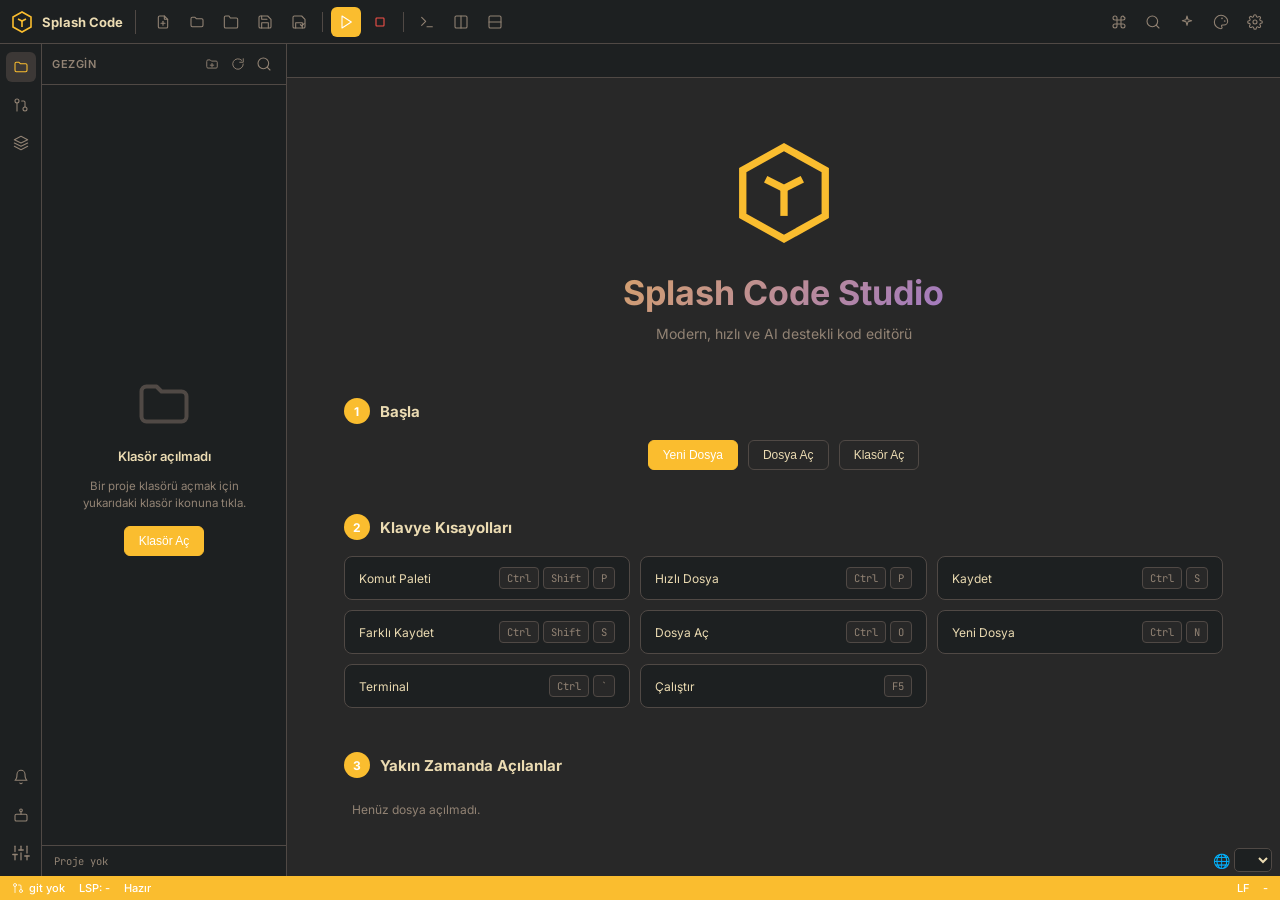
==== commit 9b81986f: "Splash Code Studio finale emin adımlar ile" ====
--- a/splash_code/index.sc.html
+++ b/splash_code/index.sc.html
@@ -207,6 +207,191 @@
 ::-webkit-scrollbar{width:10px;height:10px}
 ::-webkit-scrollbar-thumb{background:var(--border);border-radius:5px}
 </style>
+
+<!--SC-SPLIT-CSS-009-->
+<style>
+/* ===== SPLIT EDITOR CSS (Patch 009) ===== */
+
+/* Vertical split: editor + editor2 yan yana */
+#editor-container.split-v {
+    flex-direction: row !important;
+}
+#editor-container.split-v .editor-pane.primary {
+    flex: 1;
+    min-width: 0;
+}
+#editor-container.split-v .editor-pane.secondary {
+    display: block;
+    flex: 1;
+    min-width: 0;
+    border-left: 2px solid var(--border);
+}
+
+/* Horizontal split: editor ustte, editor2 altta */
+#editor-container.horizontal {
+    flex-direction: column !important;
+}
+#editor-container.horizontal .editor-pane {
+    width: 100%;
+    min-height: 80px;
+}
+#editor-container.horizontal .editor-pane.secondary {
+    display: block;
+    border-top: 2px solid var(--border);
+    border-left: none;
+}
+#editor-container.vertical .editor-pane.secondary {
+    border-left: 2px solid var(--border);
+    border-top: none;
+}
+
+/* Split pane wrapper (header + editor) */
+#sc21SplitPane {
+    display: none;
+    flex-direction: column;
+    min-height: 0;
+    min-width: 0;
+    overflow: hidden;
+}
+#sc21SplitPane.open {
+    display: flex;
+}
+
+/* Split header bar */
+#sc21SplitHeader {
+    height: 28px;
+    background: var(--bg-alt);
+    border-bottom: 1px solid var(--border);
+    display: flex;
+    align-items: center;
+    padding: 0 8px;
+    font-size: 11px;
+    color: var(--dim);
+    gap: 6px;
+    flex-shrink: 0;
+}
+#sc21SplitHeader .icon-btn {
+    width: 22px;
+    height: 22px;
+}
+.sc21-badge {
+    background: var(--warning);
+    color: #000;
+    padding: 1px 7px;
+    border-radius: 3px;
+    font-size: 9px;
+    font-weight: 700;
+    text-transform: uppercase;
+    letter-spacing: .5px;
+}
+
+/* Resize handle (suruklenebilir ayirici) */
+#scSplitHandle {
+    background: var(--border);
+    transition: background 0.15s;
+    z-index: 15;
+    flex-shrink: 0;
+}
+#scSplitHandle:hover,
+#scSplitHandle.dragging {
+    background: var(--accent);
+}
+#scSplitHandle.mode-v {
+    width: 5px;
+    cursor: ew-resize;
+}
+#scSplitHandle.mode-h {
+    height: 5px;
+    cursor: ns-resize;
+    width: 100%;
+}
+
+/* Editor2 icinde Monaco'nun duzgun boyutlanmasi */
+#editor2 {
+    width: 100%;
+    height: 100%;
+}
+#sc21SplitPane #editor2 {
+    flex: 1;
+    min-height: 0;
+    min-width: 0;
+}
+
+/* Split acikken editor-container'in duzgun flex davranisi */
+#editor-container.split-v,
+#editor-container.horizontal {
+    display: flex;
+    min-height: 0;
+    overflow: hidden;
+}
+
+/* Secondary pane gizli varsayilan */
+.editor-pane.secondary {
+    display: none;
+}
+.editor-pane.secondary.open {
+    display: block;
+}
+
+/* Split tab bar (ikinci tab satiri) */
+#tabs2 {
+    height: 30px;
+    background: var(--bg-alt);
+    border-bottom: 1px solid var(--border);
+    display: none;
+    align-items: stretch;
+    padding: 0 4px;
+    gap: 1px;
+    flex-shrink: 0;
+    overflow-x: auto;
+    overflow-y: hidden;
+    scrollbar-width: none;
+}
+#tabs2::-webkit-scrollbar { display: none; }
+#tabs2.open { display: flex; }
+#tabs2 .tab {
+    height: 30px;
+    font-size: 11.5px;
+    flex: 0 0 140px;
+    width: 140px;
+    min-width: 100px;
+    max-width: 200px;
+}
+#tabs2 .tab.active::after {
+    background: var(--success);
+}
+#tabs2 .split-indicator {
+    display: flex;
+    align-items: center;
+    padding: 0 8px;
+    font-size: 10px;
+    color: var(--dim);
+    font-family: var(--font-mono);
+    white-space: nowrap;
+    border-right: 1px solid var(--border);
+}
+
+/* Ana tab bar'da split ayirici cizgi */
+#tabs .split-divider {
+    width: 2px;
+    background: var(--accent);
+    margin: 4px 2px;
+    border-radius: 1px;
+    flex-shrink: 0;
+}
+
+/* Run panelinde split bilgisi */
+#runPanel .split-info {
+    font-size: 10px;
+    color: var(--warning);
+    padding: 2px 8px;
+    background: rgba(210,153,34,0.1);
+    border-radius: 3px;
+    display: inline-block;
+}
+</style>
+<!--/SC-SPLIT-CSS-009-->
+
 </head>
 <body>
 
@@ -340,7 +525,7 @@
       <div class="settings-section-title">Genel</div>
       <div class="settings-row"><div class="label">Proje klasörünü hatırla</div><div class="switch" id="setRememberProject" onclick="toggleSwitch(this)"></div></div>
       <div class="settings-row"><div class="label">Çalıştırmadan önce kaydet</div><div class="switch" id="setAutoSaveBeforeRun" onclick="toggleSwitch(this)"></div></div>
-      <div class="settings-row"><div class="label">Split yönü</div><select id="setSplitMode"><option value="none">Kapalı</option><option value="vertical">Dikey</option><option value="horizontal">Yatay</option></select></div>
+      
       <div class="settings-row"><div class="label">Çalıştırma yeri</div><select id="setRunMode"><option value="internal">Yerleşik panel</option><option value="external">Harici terminal</option></select></div>
       <div class="settings-row"><div class="label">Terminal modu</div><select id="setTerminalMode"><option value="internal">Yerleşik (iç)</option><option value="external">Harici (varsayılan terminal)</option></select></div>
       <div class="settings-row"><div class="label">LSP Desteği</div><div class="switch" id="setLsp" onclick="toggleSwitch(this)"></div></div>
@@ -606,7 +791,7 @@
 const SC_LOGO = "<svg xmlns=\"http://www.w3.org/2000/svg\" width=\"110\" height=\"110\" viewBox=\"0 0 24 24\" fill=\"none\" stroke=\"currentColor\" stroke-width=\"1.6\"><path d=\"M12 2L3 7v10l9 5 9-5V7z\"/><path d=\"M8 9l4 2 4-2\"/><path d=\"M12 11v6\"/></svg>";
 const DEFAULT_ICON_MAP = {".py": "py", ".js": "js", ".mjs": "js", ".cjs": "js", ".jsx": "js", ".ts": "ts", ".tsx": "ts", ".html": "html", ".htm": "html", ".vue": "html", ".svelte": "html", ".css": "css", ".scss": "css", ".sass": "css", ".less": "css", ".json": "json", ".jsonc": "json", ".md": "md", ".markdown": "md", ".rs": "rs", ".go": "go", ".java": "java", ".c": "c", ".h": "c", ".cpp": "cpp", ".cxx": "cpp", ".cc": "cpp", ".hpp": "cpp", ".cs": "cs", ".sh": "sh", ".bash": "sh", ".zsh": "sh", ".ps1": "sh", ".bat": "sh", ".cmd": "sh", ".rb": "sh", ".php": "php", ".lua": "sh", ".pl": "sh", ".r": "sh", ".sql": "sql", ".txt": "txt", ".text": "txt", ".log": "log", ".png": "img", ".jpg": "img", ".jpeg": "img", ".gif": "img", ".svg": "img", ".webp": "img", ".bmp": "img", ".ico": "img", ".zip": "zip", ".tar": "zip", ".gz": "zip", ".rar": "zip", ".7z": "zip", ".lock": "lock", ".xml": "xml", ".yaml": "yaml", ".yml": "yaml", ".toml": "toml", ".ini": "toml", ".conf": "toml", ".env": "toml", ".gitignore": "gitignore", ".dart": "dart", ".swift": "swift", ".kt": "java", ".kts": "java", ".scala": "java", ".hs": "hs", ".ex": "ex", ".exs": "ex", ".astro": "html", ".prisma": "sql", ".graphql": "graphql", ".gql": "graphql", ".wasm": "wasm", ".dockerfile": "docker", ".editorconfig": "toml", ".npmrc": "toml"};
 const ALL_ICONS = {"new_file": "<path d=\"M14 3v4a1 1 0 0 0 1 1h4\"/><path d=\"M17 21H7a2 2 0 0 1-2-2V5a2 2 0 0 1 2-2h7l5 5v11a2 2 0 0 1-2 2z\"/><path d=\"M12 11v6\"/><path d=\"M9 14h6\"/>", "open": "<path d=\"M3 7a2 2 0 0 1 2-2h4l2 2h8a2 2 0 0 1 2 2v8a2 2 0 0 1-2 2H5a2 2 0 0 1-2-2z\"/>", "folder_open": "<path d=\"M22 19a2 2 0 0 1-2 2H4a2 2 0 0 1-2-2V5a2 2 0 0 1 2-2h5l2 3h9a2 2 0 0 1 2 2z\"/>", "folder": "<path d=\"M3 7a2 2 0 0 1 2-2h4l2 2h8a2 2 0 0 1 2 2v8a2 2 0 0 1-2 2H5a2 2 0 0 1-2-2z\"/>", "save": "<path d=\"M19 21H5a2 2 0 0 1-2-2V5a2 2 0 0 1 2-2h11l5 5v11a2 2 0 0 1-2 2z\"/><path d=\"M17 21v-8H7v8\"/><path d=\"M7 3v5h8\"/>", "save_as": "<path d=\"M19 21H5a2 2 0 0 1-2-2V5a2 2 0 0 1 2-2h11l5 5v11a2 2 0 0 1-2 2z\"/><path d=\"M17 21v-8H7v8\"/><path d=\"M20 14l-4 4-2-2\"/>", "run": "<polygon points=\"6 3 20 12 6 21 6 3\"/>", "stop": "<rect x=\"6\" y=\"6\" width=\"12\" height=\"12\" rx=\"1\"/>", "refresh": "<path d=\"M21 12a9 9 0 1 1-2.64-6.36\"/><polyline points=\"21 3 21 9 15 9\"/>", "folder_plus": "<path d=\"M3 7a2 2 0 0 1 2-2h4l2 2h8a2 2 0 0 1 2 2v8a2 2 0 0 1-2 2H5a2 2 0 0 1-2-2z\"/><line x1=\"12\" y1=\"11\" x2=\"12\" y2=\"17\"/><line x1=\"9\" y1=\"14\" x2=\"15\" y2=\"14\"/>", "terminal": "<polyline points=\"4 17 10 11 4 5\"/><line x1=\"12\" y1=\"19\" x2=\"20\" y2=\"19\"/>", "split_v": "<rect x=\"3\" y=\"3\" width=\"18\" height=\"18\" rx=\"2\"/><line x1=\"12\" y1=\"3\" x2=\"12\" y2=\"21\"/>", "split_h": "<rect x=\"3\" y=\"3\" width=\"18\" height=\"18\" rx=\"2\"/><line x1=\"3\" y1=\"12\" x2=\"21\" y2=\"12\"/>", "git": "<circle cx=\"18\" cy=\"18\" r=\"3\"/><circle cx=\"6\" cy=\"6\" r=\"3\"/><path d=\"M13 6h3a2 2 0 0 1 2 2v7\"/><line x1=\"6\" y1=\"9\" x2=\"6\" y2=\"21\"/>", "palette": "<circle cx=\"13.5\" cy=\"6.5\" r=\".5\"/><circle cx=\"17.5\" cy=\"10.5\" r=\".5\"/><path d=\"M12 2C6.5 2 2 6.5 2 12s4.5 10 10 10c.926 0 1.648-.746 1.648-1.688 0-.437-.18-.835-.437-1.125-.29-.289-.438-.652-.438-1.125a1.64 1.64 0 0 1 1.668-1.668h1.996c3.051 0 5.555-2.503 5.555-5.554C21.965 6.012 17.461 2 12 2z\"/>", "file": "<path d=\"M14 3v4a1 1 0 0 0 1 1h4\"/><path d=\"M17 21H7a2 2 0 0 1-2-2V5a2 2 0 0 1 2-2h7l5 5v11a2 2 0 0 1-2 2z\"/>", "settings": "<circle cx=\"12\" cy=\"12\" r=\"3\"/><path d=\"M19.4 15a1.65 1.65 0 0 0 .33 1.82l.06.06a2 2 0 1 1-2.83 2.83l-.06-.06a1.65 1.65 0 0 0-1.82-.33 1.65 1.65 0 0 0-1 1.51V21a2 2 0 1 1-4 0v-.09A1.65 1.65 0 0 0 9 19.4a1.65 1.65 0 0 0-1.82.33l-.06.06a2 2 0 1 1-2.83-2.83l.06-.06a1.65 1.65 0 0 0 .33-1.82 1.65 1.65 0 0 0-1.51-1H3a2 2 0 1 1 0-4h.09A1.65 1.65 0 0 0 4.6 9a1.65 1.65 0 0 0-.33-1.82l-.06-.06a2 2 0 1 1 2.83-2.83l.06.06a1.65 1.65 0 0 0 1.82.33H9a1.65 1.65 0 0 0 1-1.51V3a2 2 0 1 1 4 0v.09a1.65 1.65 0 0 0 1 1.51 1.65 1.65 0 0 0 1.82-.33l.06-.06a2 2 0 1 1 2.83 2.83l-.06.06a1.65 1.65 0 0 0-.33 1.82V9a1.65 1.65 0 0 0 1.51 1H21a2 2 0 1 1 0 4h-.09a1.65 1.65 0 0 0-1.51 1z\"/>", "x": "<line x1=\"18\" y1=\"6\" x2=\"6\" y2=\"18\"/><line x1=\"6\" y1=\"6\" x2=\"18\" y2=\"18\"/>", "plus": "<line x1=\"12\" y1=\"5\" x2=\"12\" y2=\"19\"/><line x1=\"5\" y1=\"12\" x2=\"19\" y2=\"12\"/>", "chevron": "<polyline points=\"9 18 15 12 9 6\"/>", "chevron_down": "<polyline points=\"6 9 12 15 18 9\"/>", "search": "<circle cx=\"11\" cy=\"11\" r=\"8\"/><line x1=\"21\" y1=\"21\" x2=\"16.65\" y2=\"16.65\"/>", "welcome": "<path d=\"M12 2L2 7l10 5 10-5-10-5z\"/><path d=\"M2 17l10 5 10-5\"/><path d=\"M2 12l10 5 10-5\"/>", "trash": "<polyline points=\"3 6 5 6 21 6\"/><path d=\"M19 6l-1 14a2 2 0 0 1-2 2H8a2 2 0 0 1-2-2L5 6\"/>", "command": "<path d=\"M18 3a3 3 0 0 0-3 3v12a3 3 0 1 0 3-3H6a3 3 0 1 0 3 3V6a3 3 0 1 0-3 3h12a3 3 0 0 0 3-3z\"/>", "sparkle": "<path d=\"M12 3l1.5 5.5L19 10l-5.5 1.5L12 17l-1.5-5.5L5 10l5.5-1.5z\"/>", "send": "<line x1=\"22\" y1=\"2\" x2=\"11\" y2=\"13\"/><polygon points=\"22 2 15 22 11 13 2 9 22 2\"/>", "robot": "<rect x=\"3\" y=\"11\" width=\"18\" height=\"10\" rx=\"2\"/><circle cx=\"12\" cy=\"5\" r=\"2\"/><line x1=\"12\" y1=\"7\" x2=\"12\" y2=\"11\"/>", "bell": "<path d=\"M18 8A6 6 0 0 0 6 8c0 7-3 9-3 9h18s-3-2-3-9\"/><path d=\"M13.73 21a2 2 0 0 1-3.46 0\"/>", "history": "<path d=\"M3 12a9 9 0 1 0 3-6.7\"/><polyline points=\"3 4 3 10 9 10\"/><polyline points=\"12 7 12 12 15 15\"/>", "clock": "<circle cx=\"12\" cy=\"12\" r=\"10\"/><polyline points=\"12 6 12 12 16 14\"/>", "globe": "<circle cx=\"12\" cy=\"12\" r=\"10\"/><line x1=\"2\" y1=\"12\" x2=\"22\" y2=\"12\"/><path d=\"M12 2a15.3 15.3 0 0 1 4 10 15.3 15.3 0 0 1-4 10 15.3 15.3 0 0 1-4-10 15.3 15.3 0 0 1 4-10z\"/>", "py": "<path d=\"M9 3h6v3a3 3 0 0 1-3 3 3 3 0 0 1-3-3z\"/><path d=\"M3 9h3a3 3 0 0 1 3 3 3 3 0 0 1-3 3H3z\"/><path d=\"M9 21h6v-3a3 3 0 0 0-3-3 3 3 0 0 0-3 3z\"/><path d=\"M21 9h-3a3 3 0 0 0-3 3 3 3 0 0 0 3 3h3z\"/>", "js": "<rect x=\"3\" y=\"3\" width=\"18\" height=\"18\" rx=\"2\"/><path d=\"M8 16v-4h2\"/><path d=\"M13 12v3a1 1 0 0 0 2 0\"/>", "ts": "<rect x=\"3\" y=\"3\" width=\"18\" height=\"18\" rx=\"2\"/><path d=\"M8 9h4\"/><line x1=\"10\" y1=\"9\" x2=\"10\" y2=\"16\"/>", "html": "<polyline points=\"4 5 3 19 12 22 21 19 20 5 12 3 4 5\"/>", "css": "<polyline points=\"4 5 3 19 12 22 21 19 20 5 12 3 4 5\"/><path d=\"M8 9h8l-1 5h-6\"/>", "json": "<path d=\"M8 3H7a2 2 0 0 0-2 2v4a2 2 0 0 1-2 2 2 2 0 0 1 2 2v4a2 2 0 0 0 2 2h1\"/><path d=\"M16 3h1a2 2 0 0 1 2 2v4a2 2 0 0 0 2 2 2 2 0 0 0-2 2v4a2 2 0 0 1-2 2h-1\"/>", "md": "<rect x=\"3\" y=\"6\" width=\"18\" height=\"12\" rx=\"2\"/><path d=\"M6 15v-6l2 3 2-3v6\"/><path d=\"M15 15v-6l3 4v2\"/>", "rs": "<circle cx=\"12\" cy=\"12\" r=\"9\"/><path d=\"M8 12h4a2 2 0 0 0 0-4H8v8\"/>", "go": "<rect x=\"3\" y=\"6\" width=\"18\" height=\"12\" rx=\"2\"/><circle cx=\"9\" cy=\"13\" r=\"1.5\"/>", "java": "<path d=\"M9 3c0 3-4 4-4 8 0 3 2 5 5 5\"/><path d=\"M14 3c0 3 4 4 4 8 0 3-2 5-5 5\"/><circle cx=\"12\" cy=\"20\" r=\"1\"/>", "c": "<path d=\"M15 9a3 3 0 1 0 0 6\"/>", "cpp": "<path d=\"M15 9a3 3 0 1 0 0 6\"/><line x1=\"19\" y1=\"9\" x2=\"19\" y2=\"12\"/><line x1=\"17.5\" y1=\"10.5\" x2=\"20.5\" y2=\"10.5\"/>", "cs": "<path d=\"M15 9a3 3 0 1 0 0 6\"/><line x1=\"19\" y1=\"9\" x2=\"19\" y2=\"12\"/><line x1=\"17.5\" y1=\"10.5\" x2=\"20.5\" y2=\"10.5\"/>", "sh": "<polyline points=\"4 17 10 11 4 5\"/><line x1=\"12\" y1=\"19\" x2=\"20\" y2=\"19\"/>", "sql": "<ellipse cx=\"12\" cy=\"6\" rx=\"8\" ry=\"3\"/><path d=\"M4 6v6c0 1.7 3.6 3 8 3s8-1.3 8-3V6\"/><path d=\"M4 12v6c0 1.7 3.6 3 8 3s8-1.3 8-3v-6\"/>", "txt": "<path d=\"M17 21H7a2 2 0 0 1-2-2V5a2 2 0 0 1 2-2h7l5 5v11a2 2 0 0 1-2 2z\"/><line x1=\"8\" y1=\"12\" x2=\"16\" y2=\"12\"/>", "img": "<rect x=\"3\" y=\"3\" width=\"18\" height=\"18\" rx=\"2\"/><circle cx=\"9\" cy=\"9\" r=\"2\"/><path d=\"M21 15l-5-5-9 9\"/>", "zip": "<rect x=\"4\" y=\"3\" width=\"16\" height=\"18\" rx=\"1\"/><line x1=\"12\" y1=\"3\" x2=\"12\" y2=\"9\"/>", "lock": "<rect x=\"4\" y=\"11\" width=\"16\" height=\"10\" rx=\"2\"/><path d=\"M8 11V7a4 4 0 0 1 8 0v4\"/>", "xml": "<polyline points=\"9 6 4 12 9 18\"/><polyline points=\"15 6 20 12 15 18\"/>", "yaml": "<path d=\"M5 4l4 6v6\"/><path d=\"M13 4l-4 6\"/><path d=\"M5 16h8\"/>", "toml": "<rect x=\"3\" y=\"6\" width=\"18\" height=\"12\" rx=\"2\"/><line x1=\"7\" y1=\"10\" x2=\"17\" y2=\"10\"/>", "gitignore": "<circle cx=\"18\" cy=\"18\" r=\"3\"/><circle cx=\"6\" cy=\"6\" r=\"3\"/><path d=\"M6 9v6a3 3 0 0 0 3 3h6\"/>", "log": "<path d=\"M17 21H7a2 2 0 0 1-2-2V5a2 2 0 0 1 2-2h7l5 5v11a2 2 0 0 1-2 2z\"/><line x1=\"9\" y1=\"12\" x2=\"15\" y2=\"12\"/>", "logo": "<path d=\"M12 2L3 7v10l9 5 9-5V7z\"/><path d=\"M8 9l4 2 4-2\"/><path d=\"M12 11v6\"/>", "php": "<ellipse cx=\"12\" cy=\"12\" rx=\"10\" ry=\"6\"/><path d=\"M6 15l1.5-6h2a1.5 1.5 0 0 1 0 3h-2\"/><path d=\"M12 15l1.5-6h2a1.5 1.5 0 0 1 0 3h-2\"/>", "dart": "<path d=\"M5 12L12 3l7 7v9h-9z\"/><path d=\"M12 3v9h7\"/>", "swift": "<path d=\"M4 4c6 5 9 8 11 12\"/><path d=\"M9 4c4 4 6 7 7 10\"/><path d=\"M4 16c4 3 9 3 13 0\"/>", "hs": "<path d=\"M3 4l6 8-6 8\"/><path d=\"M9 4l6 8-6 8\"/><path d=\"M15 10h6\"/><path d=\"M17 14h4\"/>", "ex": "<path d=\"M12 3c4 5 6 8 6 11a6 6 0 0 1-12 0c0-3 2-6 6-11z\"/>", "wasm": "<rect x=\"3\" y=\"3\" width=\"18\" height=\"18\" rx=\"2\"/><path d=\"M6 9l2 6 2-4 2 4 2-6\"/><path d=\"M16 15v-5h2\"/>", "docker": "<rect x=\"4\" y=\"10\" width=\"3\" height=\"3\"/><rect x=\"8\" y=\"10\" width=\"3\" height=\"3\"/><rect x=\"12\" y=\"10\" width=\"3\" height=\"3\"/><rect x=\"8\" y=\"6\" width=\"3\" height=\"3\"/><path d=\"M3 14c0 3 3 5 7 5s8-2 9-5\"/>", "graphql": "<path d=\"M12 3l8 4.5v9L12 21l-8-4.5v-9z\"/><circle cx=\"12\" cy=\"3\" r=\"1.4\"/><circle cx=\"20\" cy=\"7.5\" r=\"1.4\"/><circle cx=\"20\" cy=\"16.5\" r=\"1.4\"/><circle cx=\"12\" cy=\"21\" r=\"1.4\"/><circle cx=\"4\" cy=\"16.5\" r=\"1.4\"/><circle cx=\"4\" cy=\"7.5\" r=\"1.4\"/>"};
-const LSP_MONACO_IDS = ["shell", "typescript", "css", "yaml", "cpp", "python", "html", "php", "go", "c", "markdown", "lua", "csharp", "json", "javascript", "cmake", "rust", "java", "dockerfile"];
+const LSP_MONACO_IDS = ["cmake", "python", "html", "rust", "c", "markdown", "go", "javascript", "dockerfile", "lua", "yaml", "csharp", "css", "php", "shell", "java", "cpp", "json", "typescript"];
 const BUILTINS = {"python": ["print", "input", "len", "range", "str", "int", "float", "list", "dict", "set", "tuple", "bool", "type", "isinstance", "getattr", "setattr", "hasattr", "delattr", "open", "close", "read", "write", "append", "extend", "insert", "remove", "pop", "sort", "reverse", "keys", "values", "items", "update", "copy", "clear", "enumerate", "zip", "map", "filter", "sorted", "reversed", "sum", "min", "max", "abs", "round", "pow", "divmod", "hex", "oct", "bin", "chr", "ord", "repr", "hash", "id", "iter", "next", "all", "any", "callable", "vars", "dir", "globals", "locals", "True", "False", "None", "self", "cls", "super", "object", "Exception", "ValueError", "TypeError", "KeyError", "IndexError", "AttributeError", "ImportError", "RuntimeError", "NotImplementedError", "AssertionError", "def", "class", "import", "from", "as", "return", "yield", "if", "elif", "else", "for", "while", "break", "continue", "pass", "try", "except", "finally", "with", "async", "await", "lambda", "global", "nonlocal", "assert", "del", "raise", "in", "is", "not", "and", "or", "__init__", "__name__", "__main__", "__str__", "__repr__", "f-string", "format", "join", "split", "strip", "replace", "startswith", "endswith", "lower", "upper", "title", "capitalize"], "javascript": ["console", "document", "window", "navigator", "function", "const", "let", "var", "if", "else", "for", "while", "do", "switch", "case", "break", "continue", "return", "true", "false", "null", "undefined", "new", "this", "class", "extends", "super", "constructor", "async", "await", "Promise", "Array", "Object", "String", "Number", "Boolean", "Math", "JSON", "Date", "RegExp", "Error", "TypeError", "console.log", "console.error", "setTimeout", "setInterval", "clearTimeout", "clearInterval", "parseInt", "parseFloat", "isNaN", "isFinite", "document.getElementById", "document.querySelector", "document.querySelectorAll", "addEventListener", "forEach", "map", "filter", "reduce"], "typescript": ["interface", "type", "enum", "namespace", "declare", "readonly", "private", "public", "protected", "implements", "extends", "abstract", "as", "any", "unknown", "never", "void", "string", "number", "boolean"], "go": ["func", "type", "struct", "interface", "map", "chan", "go", "defer", "select", "range", "package", "import", "var", "const", "nil", "true", "false", "make", "append", "len", "cap", "new", "delete", "close", "panic", "recover"], "rust": ["fn", "let", "mut", "const", "static", "struct", "enum", "trait", "impl", "pub", "mod", "use", "crate", "self", "Self", "super", "match", "if", "else", "loop", "while", "for", "break", "continue", "return", "as", "in", "where", "unsafe", "async", "await", "move", "ref", "type", "dyn", "true", "false", "Some", "None", "Ok", "Err"], "c": ["int", "char", "float", "double", "void", "long", "short", "unsigned", "signed", "struct", "union", "enum", "typedef", "sizeof", "return", "if", "else", "for", "while", "do", "switch", "case", "break", "continue", "goto", "const", "static", "extern", "register", "volatile", "NULL", "printf", "scanf", "malloc", "free", "strcpy", "strlen", "strcmp"], "cpp": ["class", "public", "private", "protected", "virtual", "override", "template", "typename", "namespace", "using", "new", "delete", "this", "nullptr", "true", "false", "const", "static", "auto", "sizeof", "try", "catch", "throw"], "java": ["public", "private", "protected", "class", "interface", "extends", "implements", "static", "final", "abstract", "void", "int", "char", "float", "double", "long", "short", "boolean", "String", "Object", "new", "this", "super", "null", "true", "false", "try", "catch", "finally", "throw", "throws", "if", "else", "for", "while", "do", "switch", "case", "break", "continue", "return", "package", "import", "System", "System.out.println"], "csharp": ["public", "private", "protected", "internal", "class", "interface", "struct", "enum", "namespace", "using", "static", "readonly", "const", "void", "int", "char", "float", "double", "long", "string", "bool", "object", "new", "this", "base", "null", "true", "false", "try", "catch", "finally", "throw", "if", "else", "for", "foreach", "while", "do"], "php": ["function", "class", "interface", "extends", "implements", "public", "private", "protected", "static", "const", "var", "echo", "print", "return", "if", "else", "elseif", "for", "foreach", "while", "do", "switch", "case", "break", "continue", "new", "null", "true", "false", "$this", "__construct", "isset", "unset", "empty", "array"], "ruby": ["def", "class", "module", "end", "if", "else", "elsif", "unless", "while", "until", "for", "do", "begin", "rescue", "ensure", "raise", "return", "yield", "block_given?", "puts", "print", "p", "require", "require_relative", "attr_accessor"], "lua": ["function", "local", "end", "if", "then", "else", "elseif", "for", "while", "repeat", "until", "do", "return", "break", "and", "or", "not", "nil", "true", "false", "print", "pairs", "ipairs", "table", "string", "math"], "shell": ["if", "then", "else", "elif", "fi", "for", "while", "do", "done", "case", "esac", "function", "return", "exit", "echo", "printf", "read", "cd", "ls", "mkdir", "rm", "cp", "mv", "cat", "grep", "sed", "awk", "export"], "powershell": ["function", "param", "if", "else", "elseif", "foreach", "for", "while", "do", "switch", "break", "continue", "return", "try", "catch", "finally", "throw", "Write-Host", "Write-Output", "Get-ChildItem", "Set-Location", "New-Item"]};
 window.settings = {"fontSize": 13.5, "fontFamily": "JetBrains Mono", "tabSize": 4, "minimap": true, "wordWrap": true, "fontLigatures": true, "lineNumbers": true, "theme": "gruvbox", "customAccent": "#2f81f7", "useCustomAccent": false, "rememberSession": true, "showWelcome": true, "themeCategory": null, "themeSearch": "", "ai_provider": "", "ai_gemini_key": "", "ai_claude_key": "", "ai_model": "", "ai_panel_open": false, "autosave": true, "endOfLine": "\n", "encoding": "utf-8", "language": "tr", "rememberProject": true, "lastProject": null, "largeFileWarnSize": 5242880, "autoSaveBeforeRun": false, "splitMode": "none", "runMode": "internal", "terminalMode": "internal", "lspEnabled": true, "formatOnSave": false, "treesitterEnabled": true, "terminalFontSize": 13, "terminalScrollback": 1000, "saveBeforeRun": false, "iconPack": "splash", "lspDebounceMs": 250, "lspCacheTtl": 30, "diagnosticsEnabled": true, "showProblems": true, "lintOnSave": true};
 window._iconMap = Object.assign({}, DEFAULT_ICON_MAP);
@@ -1676,7 +1861,7 @@
   setSwitch('setAutosave', s.autosave);
   setSwitch('setRememberSession', s.rememberSession);
   setSwitch('setShowWelcome', s.showWelcome);
-  document.getElementById('setSplitMode').value = s.splitMode || 'none';
+  var _sm=document.getElementById('setSplitMode');if(_sm)_sm.value=s.splitMode||'none';
   document.getElementById('setRunMode').value = s.runMode || 'internal';
   scSetVal('setTerminalMode', s.terminalMode || 'internal');
   setSwitch('setDiagnostics', s.diagnosticsEnabled !== false);
@@ -1712,7 +1897,7 @@
   s.autosave = document.getElementById('setAutosave').classList.contains('on');
   s.rememberSession = document.getElementById('setRememberSession').classList.contains('on');
   s.showWelcome = document.getElementById('setShowWelcome').classList.contains('on');
-  s.splitMode = document.getElementById('setSplitMode').value;
+  var _smk=document.getElementById('setSplitMode');if(_smk)s.splitMode=_smk.value;
   s.runMode = document.getElementById('setRunMode').value;
   s.terminalMode = scGetVal('setTerminalMode', s.terminalMode || 'internal');
   s.diagnosticsEnabled = scOn('setDiagnostics', true);
@@ -2448,6 +2633,2116 @@
 
 
 </body>
+<!--SC-FIX-028-->
+<style>
+/* __APP_VERSION__ kalabaligini gizle (topbar + welcome) */
+#brand .ver, .welcome-hero .version { display:none !important; }
+</style>
+<script>
+(function(){
+'use strict';
+if(window.__SC028_FIX__) return;
+window.__SC028_FIX__ = true;
+/* Dil secicide "Turkce" -> "Türkçe" */
+var nameFixes = { tr:'Türkçe' };
+function fixLangDropdown(){
+    var dd = document.getElementById('scLangDropdown');
+    if(!dd || !dd.options || !dd.options.length) return false;
+    for(var i=0;i<dd.options.length;i++){
+        var v = dd.options[i].value;
+        if(nameFixes[v]) dd.options[i].textContent = nameFixes[v];
+    }
+    return true;
+}
+var tries=0;
+var t=setInterval(function(){
+    tries++;
+    if(tries>80){ clearInterval(t); return; }
+    if(fixLangDropdown()) clearInterval(t);
+},200);
+})();
+</script>
+<!--/SC-FIX-028-->
+
+<!--SC-FIX-027-->
+<script>
+(function(){
+'use strict';
+if(window.__SC027__) return;
+window.__SC027__ = true;
+
+/* ===== 1) Etkilesim kapisi: kullanici bir sey yapana kadar kilit ===== */
+window._scInteracted = false;
+function _scMarkInteracted(){
+    window._scInteracted = true;
+    ['pointerdown','mousedown','keydown','touchstart'].forEach(function(ev){
+        try{ window.removeEventListener(ev, _scMarkInteracted, {capture:true}); }catch(e){}
+    });
+}
+['pointerdown','mousedown','keydown','touchstart'].forEach(function(ev){
+    try{ window.addEventListener(ev, _scMarkInteracted, {capture:true}); }catch(e){}
+});
+
+/* ===== 2) LTR sabit: ceviriler layout'u ASLA ters cevirmesin ===== */
+function _scForceLTR(){
+    try{
+        document.documentElement.dir = 'ltr';
+        document.documentElement.setAttribute('dir','ltr');
+        if(document.body){ document.body.dir = 'ltr'; document.body.setAttribute('dir','ltr'); }
+    }catch(e){}
+}
+_scForceLTR();
+/* i18n uygulamasini sarmala: metin cevir ama yonu degistirme */
+if(typeof window.scApplyI18n === 'function'){
+    var _origApplyI18n = window.scApplyI18n;
+    window.scApplyI18n = function(){
+        var r;
+        try{ r = _origApplyI18n.apply(this, arguments); }catch(e){}
+        _scForceLTR();
+        return r;
+    };
+}
+/* herhangi bir sey dir'i degistirmeye kalkarsa hemen LTR'ye cevir */
+try{
+    var _scDirObs = new MutationObserver(function(muts){
+        for(var i=0;i<muts.length;i++){
+            if(muts[i].attributeName === 'dir' && document.documentElement.dir !== 'ltr'){
+                document.documentElement.dir = 'ltr';
+            }
+        }
+    });
+    _scDirObs.observe(document.documentElement, {attributes:true, attributeFilter:['dir']});
+}catch(e){}
+
+/* ===== 3) Acilis bildirimleri: ilk etkilesime kadar sessiz ===== */
+var _origToast = window.toast;
+window.toast = function(m, t, d){
+    if(!window._scInteracted){ return; } /* acilista sessiz */
+    if(_origToast){ return _origToast.apply(this, arguments); }
+};
+try{ window.scToast = window.toast; }catch(e){}
+/* acilista birikmis bildirimleri temizle */
+try{ if(window._notifications){ window._notifications.length = 0; } }catch(e){}
+try{ var _nl=document.getElementById('notifList'); if(_nl) _nl.innerHTML=''; }catch(e){}
+
+/* ===== 4) Acilista otomatik split KAPALI ===== */
+try{ if(window.settings){ window.settings.splitMode = 'none'; } }catch(e){}
+var _origSplitToggle = window.splitToggle;
+window.splitToggle = function(m){
+    /* kullanici henuz etkilesmediyse (oto-restore) split acma */
+    if(!window._scInteracted){ 
+        try{ if(window.settings) window.settings.splitMode='none'; }catch(e){}
+        return; 
+    }
+    if(_origSplitToggle){ return _origSplitToggle.apply(this, arguments); }
+};
+/* gec gelen ayar yuklemesi splitMode'u geri getirirse tekrar sifirla */
+setTimeout(function(){
+    try{ if(window.settings && !window._scInteracted) window.settings.splitMode='none'; }catch(e){}
+}, 1200);
+
+})();
+</script>
+<!--/SC-FIX-027-->
+
+<!--SC-I18N-026-->
+<style>
+#scLangSelect{position:fixed;bottom:28px;right:8px;z-index:9000;display:flex;align-items:center;gap:4px}
+#scLangSelect select{background:var(--bg-alt);border:1px solid var(--border);color:var(--text);padding:3px 8px;border-radius:5px;font-size:11px;font-family:var(--font-ui);outline:none;cursor:pointer}
+#scLangSelect select:hover{border-color:var(--accent)}
+#scLangSelect .sc-lang-icon{font-size:14px;cursor:default}
+</style>
+<div id="scLangSelect"><span class="sc-lang-icon">🌐</span><select id="scLangDropdown" onchange="scChangeLang(this.value)"></select></div>
+<script>
+(function(){
+'use strict';
+if(window.__SC026_I18N__)return;
+window.__SC026_I18N__=true;
+
+window._i18n={lang:'tr',t:{}};
+var LANG_NAMES={tr:'Turkce',en:'English',de:'Deutsch',fr:'Francais',es:'Espanol',it:'Italiano',pt:'Portugues',ru:'Russkiy',ja:'Nihongo',ko:'Hangugeo',zh:'Zhongwen',ar:'Al-Arabiyya'};
+
+/* t() - translation lookup */
+window.t=function(key,fallback){
+  var v=window._i18n.t[key];
+  return v!==undefined?v:(fallback!==undefined?fallback:key);
+};
+
+/* Apply translations to DOM */
+window.scApplyI18n=function(){
+  var tr=window._i18n.t;
+  if(!tr||!Object.keys(tr).length)return;
+  /* Topbar buttons by title */
+  var titleMap={
+    'Yeni (Ctrl+N)':tr.new,'Aç (Ctrl+O)':tr.open,'Klasör Aç':tr.openFolder,
+    'Kaydet (Ctrl+S)':tr.save,'Farklı Kaydet (Ctrl+Shift+S)':tr.saveAs,
+    'Çalıştır (F5)':tr.run,'Durdur':tr.stop,'Terminal (Ctrl+`)':tr.terminal,
+    'Tema Galerisi':tr.themeGallery,'Ayarlar':tr.settings,
+    'Komut Paleti (Ctrl+Shift+P)':tr.commandPalette,'Hızlı Dosya (Ctrl+P)':tr.quickOpen,
+    'AI Asistan':tr.aiAssistant,'Yeni Klasör':tr.newFolder,'Yenile':tr.refresh,
+    'Dikey Böl':tr.vertical,'Yatay Böl':tr.horizontal
+  };
+  document.querySelectorAll('[title]').forEach(function(el){
+    var old=el.getAttribute('title');
+    if(titleMap[old])el.setAttribute('title',titleMap[old]);
+  });
+  /* Sidebar headers */
+  document.querySelectorAll('.sidebar-header span').forEach(function(el){
+    var txt=el.textContent.trim();
+    if(txt==='Gezgin')el.textContent=tr.explorer||txt;
+    if(txt==='Git')el.textContent=tr.git||txt;
+  });
+  /* Status bar */
+  var sl=document.getElementById('statusLeft');
+  if(sl&&sl.textContent.trim()==='Hazır')sl.textContent=tr.ready||'Hazır';
+  /* AI panel */
+  var ah=document.querySelector('#aiHeader span:nth-child(2)');
+  if(ah&&ah.textContent.trim()==='AI Asistan')ah.textContent=tr.aiAssistant||'AI Asistan';
+  /* Terminal/Run headers */
+  document.querySelectorAll('#terminalHeader span:first-child, #runHeader span:first-child').forEach(function(el){
+    var txt=el.textContent.trim();
+    if(txt.indexOf('Terminal')>=0)el.childNodes[0].textContent=(tr.terminal||'Terminal')+' ';
+    if(txt==='Çıktı')el.textContent=tr.output||txt;
+  });
+  /* Settings modal title */
+  var smTitle=document.querySelector('#settingsOverlay .modal-header h2');
+  if(smTitle)smTitle.textContent=tr.settingsTitle||'Ayarlar';
+  /* Theme modal title */
+  var tmTitle=document.querySelector('#themeOverlay .modal-header h2');
+  if(tmTitle)tmTitle.textContent=tr.themeGallery||'Tema Galerisi';
+  /* Search modal */
+  var srTitle=document.querySelector('#searchOverlay .modal-header h2');
+  if(srTitle)srTitle.textContent=tr.search||'Projede Ara';
+  var srInput=document.getElementById('searchInput');
+  if(srInput)srInput.placeholder=tr.searchPlaceholder||'Aranacak metin...';
+  /* Quick open */
+  var qoInput=document.getElementById('quickOpenInput');
+  if(qoInput)qoInput.placeholder=tr.quickOpen||'Dosya ara...';
+  /* Command palette */
+  var cpInput=document.getElementById('cmdPaletteInput');
+  if(cpInput)cpInput.placeholder=tr.commandPalette||'Komut ara...';
+  /* Notification panel */
+  var nh=document.querySelector('#notifHeader span');
+  if(nh&&nh.textContent.trim()==='Bildirimler')nh.textContent=tr.notifications||'Bildirimler';
+  /* Git buttons */
+  document.querySelectorAll('#view-git .btn').forEach(function(b){
+    var txt=b.textContent.trim();
+    if(txt==='Commit')b.textContent=tr.commit||'Commit';
+    if(txt==='Push')b.textContent=tr.push||'Push';
+    if(txt==='Pull')b.textContent=tr.pull||'Pull';
+  });
+  var gm=document.getElementById('git-msg');
+  if(gm)gm.placeholder=tr.commitMsg||'Commit mesajı...';
+  /* AI quick buttons */
+  document.querySelectorAll('.ai-quick-btn').forEach(function(b){
+    var txt=b.textContent.trim();
+    if(txt==='Açıkla')b.textContent=tr.aiExplain||txt;
+    if(txt==='Refactor')b.textContent=tr.aiRefactor||txt;
+    if(txt==='Bug bul')b.textContent=tr.aiBug||txt;
+    if(txt==='Temizle')b.textContent=tr.aiClear||txt;
+  });
+  var aiInput=document.getElementById('aiInput');
+  if(aiInput)aiInput.placeholder=tr.aiPlaceholder||"AI'ya bir şey sor...";
+  /* Settings labels */
+  document.querySelectorAll('#settingsOverlay .settings-row .label').forEach(function(el){
+    var txt=el.textContent.trim();
+    var map={
+      'Proje klasörünü hatırla':tr.rememberProject,
+      'Çalıştırmadan önce kaydet':tr.saveBeforeRun,
+      'Split yönü':tr.splitDir,'Çalıştırma yeri':tr.runLocation,
+      'Terminal modu':tr.terminalMode,'LSP Desteği':tr.lspSupport,
+      'Tanılama (hata / uyarı)':tr.diagnostics,
+      'Kayıtta biçimlendir':tr.formatOnSave,'Kayıtta lint':tr.lintOnSave,
+      'Tree-Sitter (outline / parantez)':tr.treeSitter,
+      'Sağlayıcı':tr.aiProvider,'Yazı Tipi':tr.fontFamily,
+      'Font & Tab':tr.fontSize,'Minimap & Wrap':tr.minimap,
+      'Ligature & Satır No':tr.ligatures,
+      'Font boyutu':tr.terminalFontSize,'Geri kaydırma (satır)':tr.terminalScrollback,
+      'Özel Vurgu':tr.customAccent,'Dosya İkonları':tr.fileIcons,
+      'Otomatik kaydet':tr.autosave,'Oturumu hatırla':tr.rememberSession,
+      'Karşılama sayfası':tr.welcomePage
+    };
+    if(map[txt])el.textContent=map[txt];
+  });
+  /* Settings section titles */
+  document.querySelectorAll('#settingsOverlay .settings-section-title').forEach(function(el){
+    var txt=el.textContent.trim();
+    var map={'Genel':tr.general,'AI Asistan':tr.aiAssistant,'Editör':tr.editor,
+             'Terminal':tr.terminal,'Görünüm':tr.appearance,'Oturum':tr.session};
+    if(map[txt])el.textContent=map[txt];
+  });
+  /* Settings footer buttons */
+  document.querySelectorAll('#settingsOverlay .modal-footer .btn').forEach(function(b){
+    var txt=b.textContent.trim();
+    if(txt==='İptal')b.textContent=tr.cancel||txt;
+    if(txt==='Kaydet')b.textContent=tr.save||txt;
+  });
+  /* RTL for Arabic */
+  if(window._i18n.lang==='ar'){document.documentElement.dir='rtl';}
+  else{document.documentElement.dir='ltr';}
+};
+
+/* Language change */
+window.scChangeLang=function(lang){
+  var a=(window.pywebview&&window.pywebview.api)||null;
+  if(!a)return;
+  a.dil_yukle(lang).then(function(r){
+    if(r&&r.ok){
+      window._i18n.lang=r.lang;
+      window._i18n.t=r.t||{};
+      if(window.settings)window.settings.language=lang;
+      scApplyI18n();
+      if(a.dil_degistir)a.dil_degistir(lang);
+      try{toast((LANG_NAMES[lang]||lang)+' ✓','success',1500);}catch(e){}
+    }
+  });
+};
+
+/* Populate dropdown */
+function scInitLangDropdown(){
+  var dd=document.getElementById('scLangDropdown');
+  if(!dd)return;
+  dd.innerHTML='';
+  Object.keys(LANG_NAMES).forEach(function(code){
+    var opt=document.createElement('option');
+    opt.value=code;opt.textContent=LANG_NAMES[code];
+    dd.appendChild(opt);
+  });
+  var cur=(window.settings&&window.settings.language)||'tr';
+  dd.value=cur;
+}
+
+/* Load initial language */
+function scLoadInitial(){
+  var a=(window.pywebview&&window.pywebview.api)||null;
+  if(!a){setTimeout(scLoadInitial,500);return;}
+  var lang=(window.settings&&window.settings.language)||'tr';
+  a.dil_yukle(lang).then(function(r){
+    if(r&&r.ok){
+      window._i18n.lang=r.lang;
+      window._i18n.t=r.t||{};
+      scApplyI18n();
+    }
+    scInitLangDropdown();
+  }).catch(function(){scInitLangDropdown();});
+}
+setTimeout(scLoadInitial,2000);
+
+/* Re-apply on settings open (in case DOM was rebuilt) */
+var _origAyarlariAc=window.ayarlariAc;
+if(typeof _origAyarlariAc==='function'){
+  window.ayarlariAc=function(){
+    _origAyarlariAc();
+    setTimeout(scApplyI18n,100);
+  };
+}
+})();
+</script>
+<!--/SC-I18N-026-->
+
+<!--SC-DIALOG-025-->
+<style>
+/* === SC-025: Modern Dialog === */
+#scDialogOverlay{display:none;position:fixed;inset:0;background:rgba(0,0,0,.55);backdrop-filter:blur(3px);z-index:9500;align-items:center;justify-content:center;animation:scDialogFade .15s ease}
+#scDialogOverlay.open{display:flex}
+@keyframes scDialogFade{from{opacity:0}to{opacity:1}}
+@keyframes scDialogSlide{from{opacity:0;transform:translateY(-12px) scale(.97)}to{opacity:1;transform:none}}
+#scDialogBox{width:440px;max-width:calc(100vw - 40px);background:var(--bg-alt);border:1px solid var(--border);border-radius:12px;box-shadow:0 20px 60px rgba(0,0,0,.6);overflow:hidden;animation:scDialogSlide .18s ease}
+#scDialogHeader{display:flex;align-items:center;gap:10px;padding:14px 18px;border-bottom:1px solid var(--border)}
+#scDialogIcon{width:32px;height:32px;border-radius:8px;display:flex;align-items:center;justify-content:center;font-size:16px;flex-shrink:0}
+#scDialogIcon.info{background:rgba(47,129,247,.15);color:var(--accent)}
+#scDialogIcon.warn{background:rgba(210,153,34,.15);color:var(--warning)}
+#scDialogIcon.error{background:rgba(248,81,73,.15);color:var(--error)}
+#scDialogIcon.success{background:rgba(63,185,80,.15);color:var(--success)}
+#scDialogTitle{font-size:13.5px;font-weight:600;color:var(--text)}
+#scDialogBody{padding:16px 18px}
+#scDialogMsg{font-size:12.5px;line-height:1.6;color:var(--text);white-space:pre-wrap;word-break:break-word}
+#scDialogInput{width:100%;margin-top:12px;padding:9px 12px;background:var(--bg);border:1px solid var(--border);border-radius:7px;color:var(--text);font-size:12.5px;font-family:var(--font-ui);outline:none;transition:border-color .15s}
+#scDialogInput:focus{border-color:var(--accent);box-shadow:0 0 0 3px rgba(47,129,247,.12)}
+#scDialogFooter{display:flex;justify-content:flex-end;gap:8px;padding:12px 18px;border-top:1px solid var(--border);background:var(--bg)}
+#scDialogFooter .btn{min-width:80px;justify-content:center}
+</style>
+<div id="scDialogOverlay">
+<div id="scDialogBox">
+<div id="scDialogHeader"><div id="scDialogIcon" class="info">💬</div><div id="scDialogTitle">Bildirim</div></div>
+<div id="scDialogBody"><div id="scDialogMsg"></div><input id="scDialogInput" type="text" style="display:none" autocomplete="off" spellcheck="false"></div>
+<div id="scDialogFooter"></div>
+</div>
+</div>
+<script>
+(function(){
+'use strict';
+if(window.__SC025__)return;
+window.__SC025__=true;
+
+var _overlay=document.getElementById('scDialogOverlay');
+var _box=document.getElementById('scDialogBox');
+var _icon=document.getElementById('scDialogIcon');
+var _title=document.getElementById('scDialogTitle');
+var _msg=document.getElementById('scDialogMsg');
+var _input=document.getElementById('scDialogInput');
+var _footer=document.getElementById('scDialogFooter');
+var _resolveFn=null;
+
+function _close(result){
+    _overlay.classList.remove('open');
+    _resolveFn=null;
+    return result;
+}
+
+function _show(opts){
+    var type=opts.type||'info';
+    var icons={info:'💬',warn:'⚠️',error:'❌',success:'✅',confirm:'❓',prompt:'✏️',delete:'🗑️'};
+    _icon.className='';
+    _icon.classList.add(type==='confirm'||type==='prompt'||type==='delete'?'warn':type);
+    _icon.textContent=icons[type]||icons.info;
+    _title.textContent=opts.title||'Splash Code Studio';
+    _msg.textContent=opts.message||'';
+    _footer.innerHTML='';
+    if(opts.showInput){
+        _input.style.display='block';
+        _input.value=opts.defaultValue||'';
+        _input.placeholder=opts.placeholder||'';
+        setTimeout(function(){_input.focus();_input.select();},80);
+    }else{
+        _input.style.display='none';
+    }
+    var btns=opts.buttons||[{label:'Tamam',value:true,primary:true}];
+    btns.forEach(function(b){
+        var el=document.createElement('button');
+        el.className='btn'+(b.primary?' primary':'')+(b.danger?' danger':'');
+        el.textContent=b.label;
+        el.onclick=function(){
+            var val=b.value;
+            if(opts.showInput&&val===true)val=_input.value;
+            _overlay.classList.remove('open');
+            if(_resolveFn)_resolveFn(val);
+            _resolveFn=null;
+        };
+        _footer.appendChild(el);
+    });
+    _overlay.classList.add('open');
+    return new Promise(function(res){_resolveFn=res;});
+}
+
+/* === Public API === */
+window.scAlert=function(msg,title){
+    return _show({type:'info',title:title||'Bilgi',message:msg,buttons:[{label:'Tamam',value:true,primary:true}]});
+};
+window.scConfirm=function(msg,title,type){
+    return _show({type:type||'confirm',title:title||'Onay',message:msg,buttons:[
+        {label:'İptal',value:false},
+        {label:'Evet',value:true,primary:true}
+    ]});
+};
+window.scConfirmDanger=function(msg,title){
+    return _show({type:'delete',title:title||'Sil',message:msg,buttons:[
+        {label:'İptal',value:false},
+        {label:'Sil',value:true,danger:true}
+    ]});
+};
+window.scPrompt=function(msg,title,defaultValue,placeholder){
+    return _show({type:'prompt',title:title||'Giriş',message:msg,showInput:true,defaultValue:defaultValue||'',placeholder:placeholder||'',buttons:[
+        {label:'İptal',value:false},
+        {label:'Tamam',value:true,primary:true}
+    ]});
+};
+
+/* === Enter/Escape keyboard === */
+document.addEventListener('keydown',function(e){
+    if(!_overlay.classList.contains('open'))return;
+    if(e.key==='Escape'){
+        e.preventDefault();e.stopPropagation();
+        _overlay.classList.remove('open');
+        if(_resolveFn)_resolveFn(false);
+        _resolveFn=null;
+    }
+    if(e.key==='Enter'&&_input.style.display!=='none'){
+        e.preventDefault();e.stopPropagation();
+        _overlay.classList.remove('open');
+        if(_resolveFn)_resolveFn(_input.value);
+        _resolveFn=null;
+    }
+});
+
+/* === Override native confirm/prompt/alert in known call sites === */
+
+/* sekmeKapat */
+var _origSekmeKapat=window.sekmeKapat;
+window.sekmeKapat=function(id,force){
+    var i=window.tabs.findIndex(function(t){return t.id===id;});
+    if(i<0)return;
+    var tab=window.tabs[i];
+    if(!force&&tab.dirty&&tab.path){
+        scConfirm('Kaydedilmemiş değişiklikler var.\nSekme kapatılsın mı?','Sekmeyi Kapat').then(function(ok){
+            if(ok)_doClose(id,i);
+        });
+    }else{
+        _doClose(id,i);
+    }
+};
+function _doClose(id,i){
+    var tab=window.tabs[i];
+    if(tab.model)tab.model.dispose();
+    window.tabs.splice(i,1);
+    if(window.tabs.length===0){activeTabId=null;showWelcome();}
+    else if(activeTabId===id){aktifSekmeYap(window.tabs[Math.max(0,i-1)].id);}
+    scheduleTabRender();
+}
+
+/* treeAction - delete */
+var _origTreeAction=window.treeAction;
+window.treeAction=function(action){
+    if(action==='delete'){
+        document.getElementById('contextMenu').classList.remove('open');
+        var p=selectedPath;if(!p||!p.path)return;
+        scConfirmDanger('Silinsin mi?\n'+p.path,'Dosyayı Sil').then(function(ok){
+            if(!ok)return;
+            var a=scApi();if(!a)return;
+            a.dosya_sil(p.path).then(function(r){
+                if(r.ok){toast('Silindi','success');refreshTree();}
+                else toast(r.hata||'Hata','error');
+            });
+        });
+        return;
+    }
+    if(action==='newfile'){
+        document.getElementById('contextMenu').classList.remove('open');
+        var p2=selectedPath;if(!p2||!p2.path)return;
+        scPrompt('Dosya adı:','Yeni Dosya','','ornek.py').then(function(nm){
+            if(!nm)return;
+            var a=scApi();if(!a)return;
+            a.yeni_dosya(p2.path,nm).then(function(r){
+                if(r.ok){toast('Oluşturuldu','success');refreshTree();}
+                else toast(r.hata||'Hata','error');
+            });
+        });
+        return;
+    }
+    if(action==='newfolder'){
+        document.getElementById('contextMenu').classList.remove('open');
+        var p3=selectedPath;if(!p3||!p3.path)return;
+        scPrompt('Klasör adı:','Yeni Klasör','','klasor').then(function(nm){
+            if(!nm)return;
+            var a=scApi();if(!a)return;
+            a.yeni_klasor(p3.path,nm).then(function(r){
+                if(r.ok){toast('Oluşturuldu','success');refreshTree();}
+                else toast(r.hata||'Hata','error');
+            });
+        });
+        return;
+    }
+    if(action==='rename'){
+        document.getElementById('contextMenu').classList.remove('open');
+        var p4=selectedPath;if(!p4||!p4.path)return;
+        var oldName=p4.path.split(/[\\/]/).pop();
+        scPrompt('Yeni ad:','Yeniden Adlandır',oldName).then(function(nm){
+            if(!nm||nm===oldName)return;
+            var parent=p4.path.substring(0,p4.path.length-oldName.length);
+            var np=parent+nm;
+            var a=scApi();if(!a)return;
+            a.dosya_yeniden_adlandir(p4.path,np).then(function(r){
+                if(r.ok){toast('Yeniden adlandırıldı','success');refreshTree();}
+                else toast(r.hata||'Hata','error');
+            });
+        });
+        return;
+    }
+    if(_origTreeAction)_origTreeAction(action);
+};
+
+/* dosyaYukle - large file warning */
+var _origDosyaYukle=window.dosyaYukle;
+window.dosyaYukle=function(y){
+    var m=findTabByPath(y.path);if(m){aktifSekmeYap(m.id);return;}
+    var max=window.settings.largeFileWarnSize||(5*1024*1024);
+    if(y.content&&y.content.length>max){
+        var kb=(y.content.length/1024).toFixed(1);
+        scConfirm('Bu dosya çok büyük ('+kb+' KB).\nAçılsın mı?','Büyük Dosya','warn').then(function(ok){
+            if(ok)_doDosyaYukle(y);
+        });
+    }else{
+        _doDosyaYukle(y);
+    }
+};
+function _doDosyaYukle(y){
+    yeniSekme({path:y.path,name:y.name,lang:y.lang,content:y.content,hash:y.hash});
+    if(!window.recentFiles.includes(y.path)){
+        window.recentFiles.unshift(y.path);
+        window.recentFiles=window.recentFiles.slice(0,20);
+    }
+}
+
+/* sc23SearchReplace - confirm */
+var _origSearchReplace=window.sc23SearchReplace;
+window.sc23SearchReplace=async function(){
+    try{
+        var q=prompt__sc23('Ara:');if(!q)return;
+        var rep=prompt__sc23('Değiştir (boş = sadece ara):','')||'';
+        var a=scApi();if(!a)return;
+        if(rep){
+            var ok=await scConfirm('"'+q+'" → "'+rep+'"\nTüm projede değiştirilsin mi?','Ara-Değiştir','warn');
+            if(!ok)return;
+            var r=await a.projede_degistir(q,rep,window._cwd||'',false,false);
+            toast(r&&r.ok?(r.replacements+' değişim, '+r.changed_files+' dosya'):'Değiştirme başarısız','success');
+        }else{
+            var r2=await a.projede_ara(q,window._cwd||'');
+            toast((r2||[]).length+' sonuç bulundu');
+        }
+        gitYenile();
+    }catch(e){}
+};
+function prompt__sc23(msg,def){
+    return new Promise(function(res){
+        scPrompt(msg,'Ara-Değiştir',def||'').then(res);
+    });
+}
+
+/* sc23Rename */
+var _origRename=window.sc23Rename;
+window.sc23Rename=async function(){
+    try{
+        var tb=aktifTab();if(!tb||!tb.path)return scToast('Önce bir dosya aç','error');
+        var name=await scPrompt('Yeni isim:','Yeniden Adlandır');
+        if(!name)return;
+        var a=scApi();var pos=editor.getPosition();
+        var uri='file:///'+tb.path.replace(/\\/g,'/');
+        var r=await a.lsp_rename(tb.lang||'python',uri,edGet(),pos.lineNumber-1,pos.column-1,name);
+        if(r&&r.ok&&r.edits&&r.edits.changes){
+            scToast('Rename uygulandı','success');
+            var changes=r.edits.changes;var firstUri=Object.keys(changes)[0];
+            if(firstUri){
+                var txt=edGet();var edits=changes[firstUri].slice().sort(function(x,y){return(y.range.start.line-x.range.start.line)||(y.range.start.character-x.range.start.character);});
+                var lines=txt.split('\n');
+                for(var i=0;i<edits.length;i++){
+                    var e=edits[i];var s=e.range.start,en=e.range.end;
+                    if(s.line===en.line){lines[s.line]=lines[s.line].slice(0,s.character)+e.newText+lines[s.line].slice(en.character);}
+                }
+                edSet(lines.join('\n'));
+            }
+        }else scToast('Rename için LSP bulunamadı','error');
+    }catch(e){scToast('Rename hatası','error');}
+};
+
+/* sc23GitDiff - alert fallback */
+var _origGitDiff=window.sc23GitDiff;
+window.sc23GitDiff=async function(){
+    try{
+        var a=scApi();if(!a)return;
+        var r=await a.git_diff('');
+        var diff=(r&&r.diff)||'Değişiklik yok';
+        var w=window.open('','_blank');
+        if(w){w.document.write('<pre style="white-space:pre-wrap;font-family:monospace;padding:16px;background:#0d1117;color:#e6edf3">'+diff.replace(/</g,'&lt;')+'</pre>');}
+        else{scAlert(diff.slice(0,3000),'Git Diff');}
+    }catch(e){}
+};
+
+/* Override native window.confirm/prompt/alert globally as fallback */
+window.confirm=function(msg){
+    scConfirm(msg);
+    return true; /* non-blocking fallback */
+};
+window.alert=function(msg){
+    scAlert(msg);
+};
+window.prompt=function(msg,def){
+    /* Can't be sync, return def */
+    scPrompt(msg,'Giriş',def||'');
+    return def||'';
+};
+
+})();
+</script>
+<!--/SC-DIALOG-025-->
+
+<!--SC-KIND-024-->
+<script>
+(function(){
+'use strict';
+if(window.__SC024__) return;
+window.__SC024__=true;
+
+/* ---------- dil sozlukleri ---------- */
+var KW={
+python:'def class import from as return yield if elif else for while break continue pass try except finally with async await lambda global nonlocal assert del raise in is not and or match case'.split(' '),
+javascript:'function const let var if else for while do switch case break continue return new this class extends super async await try catch finally throw typeof instanceof of delete void yield static get set export import default from as'.split(' '),
+typescript:'function const let var if else for while return new this class extends interface type enum namespace declare readonly private public protected abstract implements as any unknown never void export import default from as keyof infer'.split(' '),
+go:'func type struct interface map chan go defer select range package import var const if else for switch case break continue return fallthrough goto'.split(' '),
+rust:'fn let mut const static struct enum trait impl pub mod use crate match if else loop while for break continue return as in where unsafe async await move ref type dyn'.split(' '),
+java:'public private protected class interface extends implements static final abstract void new this super return if else for while do switch case break continue try catch finally throw throws package import synchronized volatile transient enum record'.split(' '),
+c:'if else for while do switch case break continue return goto const static extern register volatile typedef struct union enum sizeof inline restrict'.split(' '),
+cpp:'class public private protected virtual override final template typename namespace using new delete this try catch throw if else for while do switch case break continue return const static auto constexpr noexcept decltype friend operator concept requires'.split(' '),
+csharp:'public private protected internal class interface struct enum namespace using static readonly const void new this base return if else for foreach while do switch case break continue try catch finally throw async await var sealed override virtual abstract partial record'.split(' '),
+php:'function class interface trait extends implements public private protected static const var echo print return if else elseif for foreach while do switch case break continue new try catch finally throw namespace use abstract final yield fn match'.split(' '),
+ruby:'def class module end if else elsif unless while until for do begin rescue ensure raise return yield require require_relative attr_accessor attr_reader attr_writer self nil'.split(' '),
+lua:'function local end if then else elseif for while repeat until do return break and or not in goto'.split(' '),
+shell:'if then else elif fi for while do done case esac function return exit in select until time'.split(' '),
+powershell:'function param if else elseif foreach for while do switch break continue return try catch finally throw begin process end filter'.split(' '),
+sql:'select from where insert into values update set delete create table alter drop index join inner left right outer full on group by order having limit offset union all distinct as and or not null primary key foreign references'.split(' ')
+};
+var CN={
+python:['True','False','None','NotImplemented','Ellipsis','__name__','__main__','__file__','__doc__'],
+javascript:['true','false','null','undefined','NaN','Infinity'],
+typescript:['true','false','null','undefined','NaN','Infinity'],
+go:['true','false','nil','iota'],
+rust:['true','false','Some','None','Ok','Err'],
+java:['true','false','null'],
+csharp:['true','false','null'],
+php:['true','false','null','TRUE','FALSE','NULL'],
+ruby:['true','false','nil','self'],
+lua:['true','false','nil'],
+c:['NULL','true','false'],
+cpp:['nullptr','true','false','NULL']
+};
+var FN={
+python:'print input len range str int float list dict set tuple bool type isinstance issubclass getattr setattr hasattr delattr open enumerate zip map filter sorted reversed sum min max abs round pow divmod hex oct bin chr ord repr hash id iter next all any callable vars dir globals locals super format compile eval exec'.split(' '),
+javascript:'console log error warn info table setTimeout setInterval clearTimeout clearInterval parseInt parseFloat isNaN isFinite fetch alert confirm prompt require fetch structuredClone atob btoa encodeURIComponent decodeURIComponent'.split(' '),
+typescript:'console log setTimeout setInterval parseInt parseFloat fetch require'.split(' '),
+go:'make append len cap new delete close panic recover copy print println complex real imag'.split(' '),
+rust:'println print format vec panic assert assert_eq unwrap expect clone to_string into from iter collect map filter fold'.split(' '),
+java:'println print printf valueOf toString equals hashCode format valueOf parseInt parseDouble'.split(' '),
+csharp:'WriteLine Write Console String Int32 Parse ToString Format'.split(' '),
+php:'echo print_r var_dump isset unset empty count array_map array_filter array_keys array_values implode explode strlen substr strpos str_replace json_encode json_decode'.split(' '),
+ruby:'puts print p len times each map select reject reduce inject'.split(' '),
+lua:'print pairs ipairs type tonumber tostring setmetatable getmetatable table string math'.split(' '),
+shell:'echo printf read cd ls mkdir rm cp mv cat grep sed awk export source test'.split(' '),
+powershell:'Write-Host Write-Output Get-ChildItem Set-Location New-Item Remove-Item Get-Content Set-Content'.split(' ')
+};
+
+function sc024Kind(sg, lang){
+  var K=monaco.languages.CompletionItemKind;
+  var raw=sg.kind;
+  if(raw && raw!==K.Text && raw!==0) return raw;
+  var lbl=(sg.label && typeof sg.label==='object') ? (sg.label.label||'') : String(sg.label||'');
+  var det=String(sg.detail||'');
+  if(sg.label && typeof sg.label==='object'){
+    det += ' ' + (sg.label.detail||'') + ' ' + (sg.label.description||'');
+  }
+  det=det.toLowerCase();
+  if(det){
+    if(det.indexOf('method')>=0) return K.Method;
+    if(det.indexOf('function')>=0||det.indexOf('builtin')>=0&&FN[lang]&&FN[lang].indexOf(lbl)>=0) return K.Function;
+    if(det.indexOf('class')>=0) return K.Class;
+    if(det.indexOf('interface')>=0) return K.Interface;
+    if(det.indexOf('struct')>=0) return K.Struct;
+    if(det.indexOf('enum')>=0) return K.Enum;
+    if(det.indexOf('module')>=0||det.indexOf('package')>=0) return K.Module;
+    if(det.indexOf('property')>=0) return K.Property;
+    if(det.indexOf('field')>=0) return K.Field;
+    if(det.indexOf('constant')>=0) return K.Constant;
+    if(det.indexOf('keyword')>=0) return K.Keyword;
+    if(det.indexOf('type')>=0) return K.TypeParameter;
+    if(det.indexOf('variable')>=0||det.indexOf('parameter')>=0||det.indexOf('local')>=0) return K.Variable;
+  }
+  if((CN[lang]||[]).indexOf(lbl)>=0) return K.Constant;
+  if((KW[lang]||[]).indexOf(lbl)>=0) return K.Keyword;
+  if((FN[lang]||[]).indexOf(lbl)>=0) return K.Function;
+  if(/^__[a-z0-9_]+__$/.test(lbl)) return K.Keyword;
+  if(/^[A-Z][A-Z0-9_]{2,}$/.test(lbl)) return K.Constant;
+  if(/^[A-Z][A-Za-z0-9]*$/.test(lbl)) return K.Class;
+  if(/^(self|cls|this)$/.test(lbl)) return K.Keyword;
+  return K.Variable;
+}
+
+function sc024Fix(res, lang){
+  try{
+    if(!res||!res.suggestions) return res;
+    for(var i=0;i<res.suggestions.length;i++){
+      res.suggestions[i].kind = sc024Kind(res.suggestions[i], lang);
+    }
+  }catch(e){}
+  return res;
+}
+
+/* ---------- convertCompletion (LSP yolu) ---------- */
+window.convertCompletion=function(item){
+  var K=monaco.languages.CompletionItemKind;
+  var map={1:K.Text,2:K.Method,3:K.Function,4:K.Constructor,5:K.Field,6:K.Variable,
+    7:K.Class,8:K.Interface,9:K.Module,10:K.Property,11:K.Unit,12:K.Value,13:K.Enum,
+    14:K.Keyword,15:K.Snippet,16:K.Color,17:K.File,18:K.Reference,19:K.Folder,
+    20:K.EnumMember,21:K.Constant,22:K.Struct,23:K.Event,24:K.Operator,25:K.TypeParameter};
+  var doc=item.documentation;
+  if(doc && typeof doc==='object') doc=doc.value;
+  var lbl,det;
+  if(item.label && typeof item.label==='object'){
+    lbl=item.label.label||''; det=item.label.detail||item.label.description||null;
+  } else { lbl=String(item.label||''); det=null; }
+  var sg={
+    label:{label:lbl, detail:det||item.detail||undefined},
+    kind:map[item.kind]||K.Text,
+    insertText:item.insertText||(item.textEdit&&item.textEdit.newText)||lbl,
+    detail:item.detail||det||undefined,
+    documentation:doc,
+    sortText:item.sortText||lbl,
+    filterText:item.filterText||lbl
+  };
+  return sg;
+};
+
+/* ---------- registerLspProviders: TAM DEGISTIRME ---------- */
+var _sc024Disp={};
+window.registerLspProviders=function(lang){
+  if(!window.monaco||!lang) return;
+  if(_sc024Disp[lang]) return;
+  _sc024Disp[lang]=[];
+  try{ if(typeof lspRegistered!=='undefined') lspRegistered.add(lang); }catch(e){}
+
+  var supports=false;
+  try{ supports = (typeof LSP_MONACO_IDS!=='undefined') && LSP_MONACO_IDS.indexOf(lang)>=0; }catch(e){}
+
+  var d1=monaco.languages.registerCompletionItemProvider(lang,{
+    triggerCharacters:['.',' ','"',"'",'/',':','=','(','[','{','>','@'],
+    provideCompletionItems:function(model,position){
+      var a=(window.pywebview&&window.pywebview.api)||null;
+      if(!a) return {suggestions:[]};
+      var uri;
+      try{ uri=scModelUri(model); }catch(e){ uri=model.uri.toString(); }
+      var text=model.getValue();
+      var line=position.lineNumber-1, col=position.column-1;
+      var useLsp = supports && window.settings && window.settings.lspEnabled;
+      var p = useLsp
+        ? a.lsp_complete(lang,uri,text,line,col).then(function(r){
+            if(r && r.items && r.items.length){
+              return {suggestions:r.items.map(function(it){
+                var sg=window.convertCompletion(it);
+                sg.kind=sc024Kind(sg,lang);
+                return sg;
+              })};
+            }
+            return null;
+          }).catch(function(){ return null; })
+        : Promise.resolve(null);
+      return p.then(function(res){
+        if(res) return sc024Fix(res,lang);
+        return a.fake_complete(lang,text,line,col).then(function(r2){
+          var out=(r2||[]).map(function(x){
+            var sg={
+              label:x.label,
+              kind:x.kind||0,
+              insertText:x.insertText||x.label,
+              detail:x.detail||undefined,
+              sortText:x.sortText||('z'+x.label),
+              filterText:x.label
+            };
+            sg.kind=sc024Kind(sg,lang);
+            return sg;
+          });
+          return {suggestions:out};
+        }).catch(function(){ return {suggestions:[]}; });
+      });
+    }
+  });
+  _sc024Disp[lang].push(d1);
+
+  if(!supports) return;
+
+  var d2=monaco.languages.registerHoverProvider(lang,{
+    provideHover:function(model,position){
+      var a=(window.pywebview&&window.pywebview.api)||null;
+      if(!a) return null;
+      return a.lsp_hover(lang,scModelUri(model),model.getValue(),
+        position.lineNumber-1,position.column-1).then(function(r){
+        if(!r||!r.content) return null;
+        return {contents:[{value:r.content}]};
+      }).catch(function(){ return null; });
+    }
+  });
+  var d3=monaco.languages.registerDefinitionProvider(lang,{
+    provideDefinition:function(model,position){
+      var a=(window.pywebview&&window.pywebview.api)||null;
+      if(!a) return null;
+      return a.lsp_definition(lang,scModelUri(model),model.getValue(),
+        position.lineNumber-1,position.column-1).then(function(r){
+        if(!r||!r.location) return null;
+        return {uri:monaco.Uri.parse(r.location.uri), range:r.location.range};
+      }).catch(function(){ return null; });
+    }
+  });
+  _sc024Disp[lang].push(d2);
+  _sc024Disp[lang].push(d3);
+};
+
+/* ---------- yeniden bagla ---------- */
+function sc024Rebind(){
+  if(!window.monaco||!window.editor) return false;
+  try{ if(typeof lspRegistered!=='undefined') lspRegistered.clear(); }catch(e){}
+  Object.keys(_sc024Disp).forEach(function(k){
+    _sc024Disp[k].forEach(function(d){ try{ d.dispose(); }catch(e){} });
+  });
+  _sc024Disp={};
+  var langs={};
+  (window.tabs||[]).forEach(function(t){ langs[t.lang||'python']=1; });
+  if(!Object.keys(langs).length) langs['python']=1;
+  Object.keys(langs).forEach(function(l){
+    try{ window.registerLspProviders(l); }catch(e){}
+  });
+  return true;
+}
+
+var _sc024Tries=0;
+var _sc024T=setInterval(function(){
+  _sc024Tries++;
+  if(_sc024Tries>200){ clearInterval(_sc024T); return; }
+  if(sc024Rebind()){
+    clearInterval(_sc024T);
+    try{ toast('Tamamlama ikonlari duzeltildi','success',2200); }catch(e){}
+  }
+},150);
+
+/* sekme degisince de bagla */
+var _sc024Aktif=window.aktifSekmeYap;
+if(typeof _sc024Aktif==='function'){
+  window.aktifSekmeYap=function(id){
+    var r=_sc024Aktif.apply(this,arguments);
+    try{
+      var tb=(window.tabs||[]).find(function(t){return t.id===id;});
+      if(tb && tb.lang) window.registerLspProviders(tb.lang);
+    }catch(e){}
+    return r;
+  };
+}
+})();
+</script>
+<!--/SC-KIND-024-->
+
+<!--SC-TS-023-->
+<script>
+(function(){
+'use strict';
+if(window.__SC023__) return;
+window.__SC023__ = true;
+
+/* === Tree-Sitter Outline (gelismis) === */
+var _ts023Timer = null;
+
+function sc023RefreshOutline() {
+    clearTimeout(_ts023Timer);
+    _ts023Timer = setTimeout(function() {
+        try {
+            var st = window.settings || {};
+            if (st.treesitterEnabled === false) return;
+            var tb = aktifTab(); if (!tb) return;
+            var a = scApi(); if (!a || !a.treesitter_parse) return;
+            var code = edGet();
+            if (!code || code.length > 500000) return; // 500KB ust skip
+            a.treesitter_parse(tb.lang || 'python', code).then(function(r) {
+                if (!r || !r.ok) return;
+                var syms = r.symbols || [];
+                var el = document.getElementById('sc23Outline');
+                if (!el) return;
+                if (!syms.length) {
+                    el.innerHTML = '<div style="padding:10px;color:var(--dim);font-size:11px">Sembol yok</div>';
+                    return;
+                }
+                // Grupla
+                var groups = {function: [], class: [], variable: [], import: []};
+                syms.forEach(function(s) {
+                    var g = groups[s.type] || groups.variable;
+                    g.push(s);
+                });
+                var html = '';
+                var icons = {function: 'ƒ', class: '⬡', variable: '𝑥', import: '↓'};
+                var colors = {function: 'var(--accent)', class: '#E0AAFF', variable: 'var(--text-dim)', import: '#7A8494'};
+                Object.keys(groups).forEach(function(g) {
+                    if (!groups[g].length) return;
+                    html += '<div style="padding:4px 8px;font-size:10px;font-weight:700;color:var(--dim);text-transform:uppercase;letter-spacing:.5px">' + g + ' (' + groups[g].length + ')</div>';
+                    groups[g].slice(0, 40).forEach(function(s) {
+                        html += '<div style="padding:3px 8px 3px 16px;cursor:pointer;font-size:12px;display:flex;align-items:center;gap:6px" '
+                            + 'onclick="sc023GoTo(' + s.line + ',' + s.col + ')" '
+                            + 'onmouseover="this.style.background=\'var(--bg-hover)\'" '
+                            + 'onmouseout="this.style.background=\'\'">'
+                            + '<span style="color:' + (colors[g] || 'var(--text)') + ';font-weight:700;font-family:var(--font-mono)">' + (icons[g] || '?') + '</span>'
+                            + '<span style="overflow:hidden;text-overflow:ellipsis;white-space:nowrap">' + s.name.replace(/</g, '&lt;') + '</span>'
+                            + '<span style="margin-left:auto;color:var(--dim);font-size:10px;font-family:var(--font-mono)">:' + s.line + '</span>'
+                            + '</div>';
+                    });
+                });
+                el.innerHTML = html || '<div style="padding:10px;color:var(--dim)">Sembol yok</div>';
+            }).catch(function(){});
+        } catch(e) {}
+    }, 600);
+}
+
+window.sc023GoTo = function(line, col) {
+    try {
+        editor.revealLineInCenter(line);
+        editor.setPosition({lineNumber: line, column: (col || 0) + 1});
+        editor.focus();
+    } catch(e) {}
+};
+
+/* === Bracket Matching (gelismis) === */
+var _ts023BracketDecor = [];
+var _ts023BracketTimer = null;
+
+function sc023BracketMatch() {
+    clearTimeout(_ts023BracketTimer);
+    _ts023BracketTimer = setTimeout(function() {
+        try {
+            var st = window.settings || {};
+            if (st.treesitterEnabled === false) return;
+            var a = scApi(); if (!a || !a.treesitter_bracket) return;
+            var pos = editor.getPosition(); if (!pos) return;
+            a.treesitter_bracket(edGet(), pos.lineNumber - 1, pos.column - 1).then(function(r) {
+                try {
+                    if (r && r.ok) {
+                        _ts023BracketDecor = editor.deltaDecorations(_ts023BracketDecor, [
+                            {range: new monaco.Range(pos.lineNumber, pos.column, pos.lineNumber, pos.column + 1),
+                             options: {className: 'sc023-bracket-hl'}},
+                            {range: new monaco.Range(r.line + 1, r.col + 1, r.line + 1, r.col + 2),
+                             options: {className: 'sc023-bracket-hl'}}
+                        ]);
+                    } else {
+                        _ts023BracketDecor = editor.deltaDecorations(_ts023BracketDecor, []);
+                    }
+                } catch(e) {}
+            }).catch(function(){});
+        } catch(e) {}
+    }, 100);
+}
+
+/* === CSS === */
+var st023 = document.createElement('style');
+st023.textContent = '.sc023-bracket-hl{background:rgba(47,129,247,.3)!important;outline:1px solid rgba(47,129,247,.6);border-radius:2px}';
+document.head.appendChild(st023);
+
+/* === Hook: editor hazir olunca bagla === */
+function sc023Hook() {
+    if (!window.monaco || !window.editor) { setTimeout(sc023Hook, 500); return; }
+    try {
+        editor.onDidChangeModelContent(function() {
+            sc023RefreshOutline();
+        });
+        editor.onDidChangeCursorPosition(function() {
+            sc023BracketMatch();
+        });
+        // Ilk parse
+        setTimeout(sc023RefreshOutline, 1000);
+    } catch(e) {}
+}
+sc023Hook();
+
+/* === Override: eski treesitter_parse'i kullanma === */
+// Patch 022'nin treesitter_parse'ini override ediyoruz
+// (yeni versiyon tree-sitter -> ast -> regex fallback zinciri)
+
+})();
+</script>
+<!--/SC-TS-023-->
+
+<!--SC-LSP-022-->
+<script>
+(function(){
+'use strict';
+if(window.__SC022__) return;
+window.__SC022__ = true;
+
+// === FIX: convertCompletion - better kind handling ===
+window.convertCompletion = function(item) {
+    const K = monaco.languages.CompletionItemKind;
+    const map = { 1: K.Text, 2: K.Method, 3: K.Function, 4: K.Constructor,
+        5: K.Field, 6: K.Variable, 7: K.Class, 8: K.Interface, 9: K.Module,
+        10: K.Property, 11: K.Unit, 12: K.Value, 13: K.Enum, 14: K.Keyword,
+        15: K.Snippet, 16: K.Color, 17: K.File, 18: K.Reference, 19: K.Folder,
+        20: K.EnumMember, 21: K.Constant, 22: K.Struct, 23: K.Event,
+        24: K.Operator, 25: K.TypeParameter };
+    let doc = item.documentation;
+    if (doc && typeof doc === 'object') doc = doc.value;
+    let lbl, lblDetail;
+    if (item.label && typeof item.label === 'object') {
+        lbl = item.label.label || '';
+        lblDetail = item.label.detail || item.label.description || null;
+    } else {
+        lbl = String(item.label || '');
+        lblDetail = null;
+    }
+    const kind = (item.kind && map[item.kind]) ? map[item.kind] : K.Text;
+    return {
+        label: { label: lbl, detail: lblDetail || item.detail || undefined },
+        kind: kind,
+        insertText: item.insertText || (item.textEdit && item.textEdit.newText) || lbl,
+        detail: item.detail || lblDetail,
+        documentation: doc,
+        sortText: item.sortText || lbl,
+        filterText: item.filterText || lbl
+    };
+};
+
+// === FIX: Breakpoint decoration tracking ===
+window._sc22BpDecorIds = [];
+const _origToggleBp = window.sc23ToggleBreakpoint;
+window.sc23ToggleBreakpoint = function() {
+    try {
+        const pos = editor.getPosition(); if (!pos) return;
+        const line = pos.lineNumber;
+        if (window._sc23.breakpoints.has(line)) {
+            window._sc23.breakpoints.delete(line);
+        } else {
+            window._sc23.breakpoints.add(line);
+        }
+        // Use stored decoration IDs to properly remove old decorations
+        const newDecorations = [...window._sc23.breakpoints].map(l => ({
+            range: new monaco.Range(l, 1, l, 1),
+            options: { isWholeLine: true, className: 'sc23-bp-line',
+                       glyphMarginClassName: 'sc23-bp-glyph' }
+        }));
+        window._sc22BpDecorIds = editor.deltaDecorations(
+            window._sc22BpDecorIds, newDecorations);
+        sc23Toast('Breakpoint: satır ' + line + ' ' +
+            (window._sc23.breakpoints.has(line) ? 'eklendi' : 'silindi'));
+    } catch(e) { console.log('bp error', e); }
+};
+
+// === Tree-sitter outline integration ===
+window._sc22TsDebounce = null;
+const _origModelChange = null;
+function sc22TreesitterRefresh() {
+    clearTimeout(window._sc22TsDebounce);
+    window._sc22TsDebounce = setTimeout(async () => {
+        try {
+            const st = window.settings || {};
+            if (st.treesitterEnabled === false) return;
+            const tb = aktifTab(); if (!tb) return;
+            const a = scApi(); if (!a || !a.treesitter_parse) return;
+            const r = await a.treesitter_parse(tb.lang || 'python', edGet());
+            if (r && r.ok && r.symbols && r.symbols.length) {
+                const el = document.getElementById('sc23Outline');
+                if (el) {
+                    el.innerHTML = r.symbols.slice(0, 80).map(s => {
+                        const icon = s.type === 'function' ? 'ƒ' :
+                                     s.type === 'class' ? '📦' : '𝑥';
+                        return '<div style="padding:4px 8px;cursor:pointer;font-size:12px" onclick="try{editor.revealLineInCenter(' + s.line + ');editor.setPosition({lineNumber:' + s.line + ',column:1});editor.focus();}catch(e){}">' +
+                            icon + ' ' + s.name.replace(/</g, '&lt;') +
+                            ' <span style="color:var(--dim);font-size:10px">:' + s.line + '</span></div>';
+                    }).join('');
+                }
+            }
+        } catch(e) {}
+    }, 600);
+}
+
+// Hook into editor content change for tree-sitter
+setTimeout(() => {
+    try {
+        if (editor) {
+            editor.onDidChangeModelContent(() => { sc22TreesitterRefresh(); });
+        }
+    } catch(e) {}
+    // Also hook tab switch
+    const _origAktif = window.aktifSekmeYap;
+    if (typeof _origAktif === 'function') {
+        window.aktifSekmeYap = function(id) {
+            _origAktif(id);
+            setTimeout(sc22TreesitterRefresh, 200);
+        };
+    }
+}, 2000);
+
+// === Bracket matching with tree-sitter ===
+window._sc22BracketDecor = [];
+async function sc22BracketHighlight() {
+    try {
+        const st = window.settings || {};
+        if (st.treesitterEnabled === false) return;
+        const a = scApi(); if (!a || !a.treesitter_bracket) return;
+        const pos = editor.getPosition(); if (!pos) return;
+        const r = await a.treesitter_bracket(edGet(), pos.lineNumber - 1, pos.column - 1);
+        if (r && r.ok) {
+            window._sc22BracketDecor = editor.deltaDecorations(
+                window._sc22BracketDecor,
+                [{ range: new monaco.Range(pos.lineNumber, pos.column, pos.lineNumber, pos.column + 1),
+                   options: { className: 'sc22-bracket-hl' } },
+                 { range: new monaco.Range(r.line + 1, r.col + 1, r.line + 1, r.col + 2),
+                   options: { className: 'sc22-bracket-hl' } }]
+            );
+        } else {
+            window._sc22BracketDecor = editor.deltaDecorations(window._sc22BracketDecor, []);
+        }
+    } catch(e) {}
+}
+// Debounced bracket highlight on cursor move
+let _sc22BracketTimer = null;
+setTimeout(() => {
+    try {
+        if (editor) {
+            editor.onDidChangeCursorPosition(() => {
+                clearTimeout(_sc22BracketTimer);
+                _sc22BracketTimer = setTimeout(sc22BracketHighlight, 100);
+            });
+        }
+    } catch(e) {}
+}, 2000);
+
+// === CSS for bracket highlight ===
+const st022 = document.createElement('style');
+st022.textContent = '.sc22-bracket-hl{background:rgba(47,129,247,0.25)!important;border-radius:2px;outline:1px solid rgba(47,129,247,0.5)}';
+document.head.appendChild(st022);
+
+// === LSP status indicator update ===
+const _origLspCheck = window.lspOtoKurSor;
+window.lspOtoKurSor = function(lang) {
+    if (typeof _origLspCheck === 'function') _origLspCheck(lang);
+    // Update status bar
+    const a = scApi(); if (!a) return;
+    a.lsp_check(lang).then(r => {
+        const b = document.getElementById('lspStatus');
+        if (!b) return;
+        if (r && r.active) {
+            b.textContent = 'LSP: ✓';
+            b.style.color = '#3FB950';
+        } else {
+            b.textContent = 'LSP: ○';
+            b.style.color = '#D29922';
+        }
+    }).catch(() => {});
+};
+
+})();
+</script>
+<!--/SC-LSP-022-->
+
+<!--SC-SPLIT-019-->
+<style>
+/* === SC-019: Split Yonlendirme === */
+
+/* Dikey split: editor2 sagda (editor-container icinde, row) */
+#editor-container.split-v {
+    flex-direction: row !important;
+}
+#editor-container.split-v #editor2 {
+    display: block;
+    border-left: 2px solid var(--border);
+}
+
+/* Yatay split: editor2 altta (center icinde, editor-container disinda) */
+#editor2.sc-split-bottom {
+    display: block !important;
+    height: 35%;
+    min-height: 120px;
+    border-top: 2px solid var(--border);
+    flex-shrink: 0;
+    overflow: hidden;
+    position: relative;
+}
+
+/* Split resize handle */
+#scSplitHandle {
+    background: var(--border);
+    transition: background 0.15s;
+    z-index: 15;
+    flex-shrink: 0;
+}
+#scSplitHandle:hover, #scSplitHandle.dragging {
+    background: var(--accent);
+}
+#scSplitHandle.mode-v {
+    width: 5px;
+    cursor: ew-resize;
+}
+#scSplitHandle.mode-h {
+    height: 5px;
+    cursor: ns-resize;
+    width: 100%;
+}
+
+/* editor-container icindeyken editor2'nin flex davranisi */
+#editor-container.split-v #editor {
+    flex: 1;
+    min-width: 0;
+}
+#editor-container.split-v #editor2 {
+    flex: 1;
+    min-width: 0;
+}
+</style>
+<script>
+(function(){
+'use strict';
+if(window.__SC019__) return;
+window.__SC019__ = true;
+
+/* === Split Toggle Override === */
+window.splitToggle = function(m) {
+    var c = document.getElementById('editor-container');
+    var s = document.getElementById('editor2');
+    var center = document.getElementById('center');
+    if (!c || !s || !center) return;
+
+    var currentMode = window.settings.splitMode || 'none';
+
+    /* --- KAPAT --- */
+    if (currentMode === m) {
+        window.settings.splitMode = 'none';
+        c.className = 'vertical';
+        s.classList.remove('open', 'sc-split-bottom');
+        s.style.display = 'none';
+        sc019RemoveHandle();
+        /* editor2'yi editor-container icine geri tasir */
+        if (s.parentElement !== c) {
+            c.appendChild(s);
+        }
+        if (editor2) { try { editor2.dispose(); } catch(e){} editor2 = null; }
+        sc019LayoutAll();
+        return;
+    }
+
+    /* --- AC --- */
+    window.settings.splitMode = m;
+    sc019RemoveHandle();
+
+    if (m === 'vertical') {
+        /* DIKEY: editor2 sagda, editor-container icinde */
+        c.className = 'vertical split-v';
+        /* editor2'yi editor-container icine geri getir (horizontal'dan geciyorsa) */
+        if (s.parentElement !== c) {
+            c.appendChild(s);
+        }
+        s.classList.add('open');
+        s.classList.remove('sc-split-bottom');
+        s.style.display = 'block';
+        s.style.height = '';
+        s.style.borderLeft = '';
+        s.style.borderTop = '';
+        sc019AddHandle('v');
+
+    } else if (m === 'horizontal') {
+        /* YATAY: editor2 altta, center icinde (editor-container disinda) */
+        c.className = 'vertical'; /* editor-container sadece editor1'i gosterir */
+        /* editor2'yi center'a tasi (editor-container'dan cikar) */
+        if (s.parentElement === c) {
+            /* editor-container'dan cikar, center'a ekle (welcomeView'den once) */
+            var wv = document.getElementById('welcomeView');
+            if (wv && wv.parentElement === center) {
+                center.insertBefore(s, wv);
+            } else {
+                center.appendChild(s);
+            }
+        }
+        s.classList.add('open', 'sc-split-bottom');
+        s.style.display = 'block';
+        sc019AddHandle('h');
+    }
+
+    /* editor2 Monaco instance olustur */
+    if (!editor2 && window.monaco) {
+        editor2 = monaco.editor.create(s, {
+            value: '// İkinci editör',
+            language: 'python',
+            theme: 'sc-dyn',
+            fontSize: window.settings.fontSize || 13.5,
+            fontFamily: window.settings.fontFamily || 'JetBrains Mono',
+            minimap: { enabled: false },
+            automaticLayout: true,
+            tabSize: window.settings.tabSize || 4,
+            scrollBeyondLastLine: false
+        });
+    }
+
+    sc019LayoutAll();
+    toast('Split: ' + (m === 'vertical' ? 'Dikey (sağ)' : 'Yatay (alt)'), 'info');
+};
+
+/* === Resize Handle === */
+function sc019AddHandle(mode) {
+    sc019RemoveHandle();
+    var h = document.createElement('div');
+    h.id = 'scSplitHandle';
+    h.className = mode === 'v' ? 'mode-v' : 'mode-h';
+    h.title = 'Sürükle: split boyutlandır';
+
+    if (mode === 'v') {
+        /* Dikey: handle, editor ile editor2 arasinda (editor-container icinde) */
+        var c = document.getElementById('editor-container');
+        var s = document.getElementById('editor2');
+        if (c && s && s.parentElement === c) {
+            c.insertBefore(h, s);
+        }
+    } else {
+        /* Yatay: handle, editor-container ile editor2 arasinda (center icinde) */
+        var center = document.getElementById('center');
+        var s2 = document.getElementById('editor2');
+        if (center && s2 && s2.parentElement === center) {
+            center.insertBefore(h, s2);
+        }
+    }
+
+    /* Drag logic */
+    h.addEventListener('mousedown', function(e) {
+        e.preventDefault();
+        e.stopPropagation();
+        h.classList.add('dragging');
+        document.body.style.userSelect = 'none';
+        document.body.style.cursor = mode === 'v' ? 'ew-resize' : 'ns-resize';
+
+        var startX = e.clientX, startY = e.clientY;
+        var s = document.getElementById('editor2');
+        var startW = s.offsetWidth, startH = s.offsetHeight;
+
+        function onMove(ev) {
+            if (mode === 'v') {
+                var dw = startX - ev.clientX;
+                var newW = Math.max(150, startW + dw);
+                s.style.flex = 'none';
+                s.style.width = newW + 'px';
+            } else {
+                var dh = startY - ev.clientY;
+                var newH = Math.max(80, startH + dh);
+                s.style.height = newH + 'px';
+                s.style.flex = 'none';
+            }
+            sc019LayoutAll();
+        }
+        function onUp() {
+            h.classList.remove('dragging');
+            document.body.style.userSelect = '';
+            document.body.style.cursor = '';
+            document.removeEventListener('mousemove', onMove);
+            document.removeEventListener('mouseup', onUp);
+        }
+        document.addEventListener('mousemove', onMove);
+        document.addEventListener('mouseup', onUp);
+    });
+}
+
+function sc019RemoveHandle() {
+    var h = document.getElementById('scSplitHandle');
+    if (h) h.remove();
+}
+
+/* === Layout refresh === */
+function sc019LayoutAll() {
+    try { if (editor) editor.layout(); } catch(e){}
+    try { if (editor2) editor2.layout(); } catch(e){}
+}
+
+/* === Init: sayfa yuklendiginde mevcut splitMode'u uygula === */
+var _t019 = setInterval(function(){
+    if (!window.monaco || !window.editor) return;
+    clearInterval(_t019);
+    var m = window.settings.splitMode;
+    if (m && m !== 'none') {
+        /* Mevcut moda gore yeniden duzenle */
+        window.settings.splitMode = 'none';
+        window.splitToggle(m);
+    }
+}, 800);
+
+})();
+</script>
+<!--/SC-SPLIT-019-->
+
+<!--SC-SPLIT-021-->
+<style>
+/* === SC-021: Yatay split + resize + header === */
+#editor-container.horizontal { flex-direction: column; }
+#editor-container.horizontal .editor-pane { width: 100%; min-height: 80px; }
+#editor-container.horizontal #sc21SplitPane { border-top: 2px solid var(--border); border-left: none; }
+#editor-container.vertical #sc21SplitPane { border-left: 2px solid var(--border); border-top: none; }
+#splitDivider { flex-shrink: 0; background: var(--border); z-index: 10; transition: background .15s; }
+#splitDivider:hover { background: var(--accent); }
+#sc21SplitPane { display: none; flex-direction: column; min-height: 0; min-width: 0; overflow: hidden; }
+#sc21SplitPane.open { display: flex; }
+#sc21SplitHeader { height: 28px; background: var(--bg-alt); border-bottom: 1px solid var(--border); display: flex; align-items: center; padding: 0 8px; font-size: 11px; color: var(--dim); gap: 6px; flex-shrink: 0; }
+#sc21SplitHeader .icon-btn { width: 22px; height: 22px; }
+.sc21-badge { background: var(--warning); color: #000; padding: 1px 7px; border-radius: 3px; font-size: 9px; font-weight: 700; text-transform: uppercase; letter-spacing: .5px; }
+</style>
+<script>
+(function(){
+'use strict';
+if(window.__SC021__) return;
+window.__SC021__ = true;
+
+window._splitTempPath = null;
+window._splitModel = null;
+window._activeEditor = 1;
+window._splitMode = null;
+
+/* ===== DOM kurulumu (bir kez) ===== */
+function sc21SetupDOM(){
+    if(document.getElementById('sc21SplitPane')) return;
+    var container = document.getElementById('editor-container');
+    var ed2 = document.getElementById('editor2');
+    if(!container || !ed2) return;
+
+    var wrapper = document.createElement('div');
+    wrapper.id = 'sc21SplitPane';
+    wrapper.className = 'editor-pane secondary';
+
+    var header = document.createElement('div');
+    header.id = 'sc21SplitHeader';
+    header.innerHTML =
+        '<span class="sc21-badge">SPLIT</span>' +
+        '<span id="sc21SplitFileName" style="flex:1;overflow:hidden;text-overflow:ellipsis;white-space:nowrap;"></span>' +
+        '<button class="icon-btn" onclick="runSplitFile()" title="Split Calistir (F5)">▶</button>' +
+        '<button class="icon-btn" onclick="splitToggle(window._splitMode)" title="Split Kapat">✕</button>';
+
+    var divider = document.createElement('div');
+    divider.id = 'splitDivider';
+    divider.style.display = 'none';
+
+    container.insertBefore(wrapper, ed2);
+    container.insertBefore(divider, wrapper);
+    wrapper.appendChild(header);
+    wrapper.appendChild(ed2);
+
+    ed2.classList.remove('editor-pane','secondary');
+    ed2.style.cssText = 'flex:1;min-height:0;min-width:0;overflow:hidden;';
+}
+
+/* ===== SPLIT TOGGLE (temp dosya tabanli) ===== */
+window.splitToggle = function(m){
+    sc21SetupDOM();
+    var c = document.getElementById('editor-container');
+    var pane = document.getElementById('sc21SplitPane');
+    var divider = document.getElementById('splitDivider');
+    var edPane = document.getElementById('editor');
+    if(!c || !pane) return;
+
+    /* eski tabs2'yi gizle (onceki patch'lerden) */
+    var t2 = document.getElementById('tabs2');
+    if(t2) t2.style.display = 'none';
+
+    /* ---- KAPAT ---- */
+    if(window.settings.splitMode === m){
+        window.settings.splitMode = 'none';
+        window._splitMode = null;
+        c.className = 'vertical';
+        pane.style.display = 'none';
+        pane.classList.remove('open');
+        if(divider) divider.style.display = 'none';
+        edPane.style.flex = '';
+        pane.style.flex = '';
+        if(window._splitTempPath){
+            var a0 = scApi();
+            if(a0 && a0.split_temp_sil) a0.split_temp_sil(window._splitTempPath);
+            window._splitTempPath = null;
+        }
+        if(editor2){ try{editor2.dispose();}catch(e){} editor2 = null; }
+        if(window._splitModel){ try{window._splitModel.dispose();}catch(e){} window._splitModel = null; }
+        window._activeEditor = 1;
+        try{ editor.layout(); }catch(e){}
+        return;
+    }
+
+    /* ---- MOD DEGISTIR (split zaten acik) ---- */
+    if(window.settings.splitMode && window.settings.splitMode !== m && window._splitTempPath){
+        window.settings.splitMode = m;
+        window._splitMode = m;
+        c.className = m;
+        if(divider){
+            divider.style.width  = m==='vertical' ? '6px' : 'auto';
+            divider.style.height = m==='vertical' ? 'auto' : '6px';
+            divider.style.cursor = m==='vertical' ? 'ew-resize' : 'ns-resize';
+        }
+        edPane.style.flex = '';
+        pane.style.flex = '';
+        sc21SetupResize(m);
+        setTimeout(function(){
+            try{editor.layout();}catch(e){}
+            try{if(editor2)editor2.layout();}catch(e){}
+        },60);
+        return;
+    }
+
+    /* ---- AC ---- */
+    var tb = aktifTab();
+    if(!tb || !tb.path){
+        toast('Split icin once bir dosya acin','warning');
+        return;
+    }
+    var a = scApi();
+    if(!a || !a.split_temp_olustur){
+        toast('Split API hazir degil','error');
+        return;
+    }
+    var content = edGet();
+
+    a.split_temp_olustur(tb.path, content).then(function(r){
+        if(!r || !r.ok){
+            toast('Temp dosya olusturulamadi','error');
+            return;
+        }
+        window._splitTempPath = r.path;
+        window._splitMode = m;
+        window.settings.splitMode = m;
+
+        c.className = m;
+        pane.style.display = 'flex';
+        pane.classList.add('open');
+        if(divider){
+            divider.style.display = 'block';
+            divider.style.width  = m==='vertical' ? '6px' : 'auto';
+            divider.style.height = m==='vertical' ? 'auto' : '6px';
+            divider.style.cursor = m==='vertical' ? 'ew-resize' : 'ns-resize';
+        }
+
+        var fn = document.getElementById('sc21SplitFileName');
+        if(fn) fn.textContent = r.name;
+
+        if(editor2){ try{editor2.dispose();}catch(e){} editor2 = null; }
+        if(window._splitModel){ try{window._splitModel.dispose();}catch(e){} }
+
+        var lang = r.lang || tb.lang || 'python';
+        window._splitModel = monaco.editor.createModel(content, lang);
+
+        var ed2div = document.getElementById('editor2');
+        editor2 = monaco.editor.create(ed2div, {
+            model: window._splitModel,
+            theme: 'sc-dyn',
+            fontSize: window.settings.fontSize,
+            fontFamily: window.settings.fontFamily,
+            minimap: { enabled: false },
+            automaticLayout: true,
+            tabSize: window.settings.tabSize,
+            scrollBeyondLastLine: false,
+            lineNumbers: 'on',
+            glyphMargin: true
+        });
+        editor2.onDidFocusEditorText(function(){ window._activeEditor = 2; });
+
+        sc21SetupResize(m);
+        setTimeout(function(){
+            try{editor.layout();}catch(e){}
+            try{if(editor2)editor2.layout();}catch(e){}
+        },60);
+        setTimeout(function(){
+            try{editor.layout();}catch(e){}
+            try{if(editor2)editor2.layout();}catch(e){}
+        },200);
+        toast('Split: ' + r.name,'success');
+    });
+};
+
+/* ===== RESIZE (suruklenebilir ayirici) ===== */
+function sc21SetupResize(mode){
+    var divider = document.getElementById('splitDivider');
+    if(!divider) return;
+    var nd = divider.cloneNode(true);
+    divider.parentNode.replaceChild(nd, divider);
+    divider = nd;
+
+    var edPane  = document.getElementById('editor');
+    var spPane  = document.getElementById('sc21SplitPane');
+    var cont    = document.getElementById('editor-container');
+
+    divider.addEventListener('mousedown', function(e){
+        e.preventDefault(); e.stopPropagation();
+        var startPos   = mode==='vertical' ? e.clientX : e.clientY;
+        var contSize   = mode==='vertical' ? cont.offsetWidth : cont.offsetHeight;
+        var startSize1 = mode==='vertical' ? edPane.offsetWidth : edPane.offsetHeight;
+
+        document.body.style.cursor = mode==='vertical' ? 'ew-resize' : 'ns-resize';
+        document.body.style.userSelect = 'none';
+
+        function onMove(ev){
+            var cur   = mode==='vertical' ? ev.clientX : ev.clientY;
+            var delta = cur - startPos;
+            var ns1   = Math.max(100, Math.min(contSize - 100, startSize1 + delta));
+            var pct   = (ns1 / contSize * 100).toFixed(2);
+            edPane.style.flex = '0 0 ' + pct + '%';
+            spPane.style.flex = '1';
+            try{editor.layout();}catch(e){}
+            try{if(editor2)editor2.layout();}catch(e){}
+        }
+        function onUp(){
+            document.removeEventListener('mousemove', onMove);
+            document.removeEventListener('mouseup', onUp);
+            document.body.style.cursor = '';
+            document.body.style.userSelect = '';
+        }
+        document.addEventListener('mousemove', onMove);
+        document.addEventListener('mouseup', onUp);
+    });
+}
+
+/* ===== SPLIT'TE CALISTIR ===== */
+window.runSplitFile = function(){
+    if(!window._splitTempPath){
+        toast('Split aktif degil','warning');
+        return;
+    }
+    var a = scApi(); if(!a) return;
+    var content = window._splitModel ? window._splitModel.getValue() : '';
+    a.kaydet(window._splitTempPath, content).then(function(r){
+        if(!r || !r.ok){
+            toast('Split dosyasi kaydedilemedi','error');
+            return;
+        }
+        var rp = document.getElementById('runPanel');
+        rp.classList.add('open');
+        document.getElementById('runOutput').textContent = '> Calistiriliyor (split temp)...\n';
+        var path = window._splitTempPath;
+        var ls = Math.max(path.lastIndexOf('\\'), path.lastIndexOf('/'));
+        var cwd = ls > 0 ? path.substring(0, ls) : (window._cwd || '');
+        a.calistir(path, cwd).then(function(r2){
+            if(!r2 || !r2.ok){
+                document.getElementById('runOutput').textContent +=
+                    '\nHata: ' + ((r2 && r2.hata) || 'bilinmeyen');
+            }
+        });
+    });
+};
+
+/* ===== CALISTIR override: split focus'ta temp dosyayi calistir ===== */
+var _origCalistir = window.calistir;
+window.calistir = function(){
+    if(window._activeEditor === 2 && window._splitTempPath){
+        window.runSplitFile();
+        return;
+    }
+    if(_origCalistir) _origCalistir();
+};
+
+/* ===== KAYDET override: split focus'ta temp dosyaya kaydet ===== */
+var _origKaydet = window.kaydet;
+window.kaydet = function(){
+    if(window._activeEditor === 2 && window._splitModel && window._splitTempPath){
+        var a = scApi();
+        if(!a) return Promise.resolve(false);
+        return a.kaydet(window._splitTempPath, window._splitModel.getValue()).then(function(r){
+            if(r.ok){
+                toast('Split kaydedildi','success');
+                return true;
+            }
+            toast(r.hata || 'Kaydetme hatasi','error');
+            return false;
+        });
+    }
+    return _origKaydet ? _origKaydet() : Promise.resolve(false);
+};
+
+/* ===== INIT: editor1 focus tracking + DOM kurulumu ===== */
+var _initT = setInterval(function(){
+    if(window.monaco && window.editor){
+        clearInterval(_initT);
+        sc21SetupDOM();
+        window.editor.onDidFocusEditorText(function(){
+            window._activeEditor = 1;
+        });
+    }
+},200);
+
+})();
+</script>
+<!--/SC-SPLIT-021-->
+
+<!--SC-SPLIT-018-->
+<style>
+/* === Split Editor CSS === */
+#editor-container.horizontal{flex-direction:column}
+#editor-container.horizontal .editor-pane{flex:1;min-height:0;min-width:0;width:100%}
+#editor-container.horizontal .editor-pane.secondary{border-top:1px solid var(--border);border-left:none}
+#editor-container.vertical .editor-pane{flex:1;min-height:0;min-width:0;height:100%}
+#editor-container.vertical .editor-pane.secondary{border-left:1px solid var(--border);border-top:none}
+.editor-pane.secondary{display:none}
+.editor-pane.secondary.open{display:block}
+/* Split tab bar */
+#tabs2{height:30px;background:var(--bg-alt);border-bottom:1px solid var(--border);display:none;align-items:stretch;padding:0 4px;gap:1px;flex-shrink:0;overflow-x:auto;overflow-y:hidden;scrollbar-width:none}
+#tabs2::-webkit-scrollbar{display:none}
+#tabs2.open{display:flex}
+#tabs2 .tab{height:30px;font-size:11.5px;flex:0 0 140px;width:140px;min-width:100px;max-width:200px}
+#tabs2 .tab.active::after{background:var(--success)}
+#tabs2 .split-indicator{display:flex;align-items:center;padding:0 8px;font-size:10px;color:var(--dim);font-family:var(--font-mono);white-space:nowrap;border-right:1px solid var(--border)}
+/* Split divider in main tab bar */
+#tabs .split-divider{width:2px;background:var(--accent);margin:4px 2px;border-radius:1px;flex-shrink:0}
+</style>
+<script>
+(function(){
+'use strict';
+if(window.__SC018__)return;
+window.__SC018__=true;
+
+/* === State === */
+window.activeTabId2=null;
+
+/* === Split Toggle Override === */
+window.splitToggle=function(m){
+  var c=document.getElementById('editor-container');
+  var s=document.getElementById('editor2');
+  if(!c||!s)return;
+
+  if(window.settings.splitMode===m){
+    /* KAPAT */
+    window.settings.splitMode='none';
+    c.className='vertical';
+    s.classList.remove('open');
+    if(editor2){try{editor2.dispose();}catch(e){} editor2=null;}
+    window.activeTabId2=null;
+    var t2=document.getElementById('tabs2');
+    if(t2)t2.classList.remove('open');
+    sc18RemoveDivider();
+    if(editor){try{editor.layout();}catch(e){}}
+    sc18RenderTabs2();
+    return;
+  }
+
+  /* AC */
+  window.settings.splitMode=m;
+  c.className=m;
+  s.classList.add('open');
+
+  var tb=null;
+  try{tb=aktifTab();}catch(e){}
+  var model=(tb&&tb.model)?tb.model:null;
+
+  if(!editor2&&window.monaco){
+    editor2=monaco.editor.create(s,{
+      model:model,
+      theme:'sc-dyn',
+      fontSize:window.settings.fontSize||13.5,
+      fontFamily:window.settings.fontFamily||'JetBrains Mono',
+      minimap:{enabled:false},
+      automaticLayout:true,
+      tabSize:window.settings.tabSize||4,
+      scrollBeyondLastLine:false,
+      wordWrap:window.settings.wordWrap?'on':'off'
+    });
+  }else if(editor2&&model){
+    try{editor2.setModel(model);}catch(e){}
+  }
+
+  window.activeTabId2=window.activeTabId||null;
+
+  /* Tab bar 2'yi goster */
+  sc18EnsureTabs2();
+  sc18AddDivider();
+  sc18RenderTabs2();
+
+  /* Layout düzelt */
+  setTimeout(function(){
+    try{if(editor)editor.layout();}catch(e){}
+    try{if(editor2)editor2.layout();}catch(e){}
+  },60);
+  setTimeout(function(){
+    try{if(editor)editor.layout();}catch(e){}
+    try{if(editor2)editor2.layout();}catch(e){}
+  },200);
+};
+
+/* === Tabs2 (editor2 tab bar) === */
+function sc18EnsureTabs2(){
+  var t2=document.getElementById('tabs2');
+  if(!t2){
+    t2=document.createElement('div');
+    t2.id='tabs2';
+    var tabs=document.getElementById('tabs');
+    if(tabs&&tabs.parentNode){
+      tabs.parentNode.insertBefore(t2,tabs.nextSibling);
+    }
+  }
+  t2.classList.add('open');
+}
+
+function sc18AddDivider(){
+  var tabs=document.getElementById('tabs');
+  if(!tabs)return;
+  if(document.getElementById('sc18divider'))return;
+  var d=document.createElement('div');
+  d.id='sc18divider';
+  d.className='split-divider';
+  tabs.appendChild(d);
+}
+
+function sc18RemoveDivider(){
+  var d=document.getElementById('sc18divider');
+  if(d)d.remove();
+}
+
+function sc18RenderTabs2(){
+  var t2=document.getElementById('tabs2');
+  if(!t2)return;
+  if(!window.settings||window.settings.splitMode==='none'||!window.settings.splitMode){
+    t2.classList.remove('open');
+    return;
+  }
+  t2.classList.add('open');
+  var h='<span class="split-indicator">SPLIT</span>';
+  h+=(window.tabs||[]).map(function(tb){
+    var cls='tab'+(tb.id===window.activeTabId2?' active':'')+(tb.dirty?' dirty':'');
+    return '<div class="'+cls+'" onclick="sc18Tab2Click('+tb.id+')" title="'+tb.name+'">'
+      +'<span class="lang-dot"></span>'
+      +'<span class="tab-name">'+tb.name+'</span>'
+      +'</div>';
+  }).join('');
+  t2.innerHTML=h;
+}
+
+/* Editor2 tab tiklama */
+window.sc18Tab2Click=function(id){
+  var tb=(window.tabs||[]).find(function(t){return t.id===id;});
+  if(!tb)return;
+  window.activeTabId2=id;
+  if(editor2&&tb.model){
+    try{editor2.setModel(tb.model);}catch(e){}
+  }
+  sc18RenderTabs2();
+};
+
+/* === RenderTabs override: split acikken tabs2'yi de guncelle === */
+var _origRenderTabs=window.renderTabs;
+window.renderTabs=function(){
+  if(typeof _origRenderTabs==='function')_origRenderTabs();
+  sc18RenderTabs2();
+};
+
+/* === aktifSekmeYap override: editor2 modelini de guncelle === */
+var _origAktif=window.aktifSekmeYap;
+window.aktifSekmeYap=function(id){
+  if(typeof _origAktif==='function')_origAktif(id);
+  /* Split aciksa editor2'yi de senkronize et */
+  if(window.settings&&window.settings.splitMode&&window.settings.splitMode!=='none'){
+    var tb=(window.tabs||[]).find(function(t){return t.id===id;});
+    if(tb&&tb.model&&editor2){
+      try{editor2.setModel(tb.model);}catch(e){}
+      window.activeTabId2=id;
+      sc18RenderTabs2();
+    }
+  }
+};
+
+/* === Oto-kayit: split acikken CALISMAZ === */
+var _origAutosave=null;
+/* Mevcut autosave interval'i bulup override edemeyiz,
+   ama kaydet fonksiyonunu wrap'leyebiliriz */
+var _origKaydet=window.kaydet;
+window.kaydet=function(){
+  /* Split acikken ve editor2 focus'taysa kaydetme yapma */
+  var splitActive=window.settings&&window.settings.splitMode&&window.settings.splitMode!=='none';
+  if(splitActive){
+    /* Split acik: sadece ana editor'den kaydet */
+    /* editor2 focus'taysa bile kaydet, cunku model ayni */
+  }
+  if(typeof _origKaydet==='function')return _origKaydet();
+  return Promise.resolve(false);
+};
+
+/* Autosave interval override: split acikken atla */
+var _sc18AutosaveTimer=null;
+function sc18StartAutosave(){
+  if(_sc18AutosaveTimer)clearInterval(_sc18AutosaveTimer);
+  _sc18AutosaveTimer=setInterval(function(){
+    /* Split aciksa oto-kayit YAPMA */
+    if(window.settings&&window.settings.splitMode&&window.settings.splitMode!=='none'){
+      return;
+    }
+    if(!window.settings||!window.settings.autosave)return;
+    var tb=null;
+    try{tb=aktifTab();}catch(e){}
+    if(tb&&tb.dirty&&tb.path){
+      tb.saving=true;
+      var a2=null;
+      try{a2=scApi();}catch(e){}
+      if(a2){
+        var content='';
+        try{content=edGet();}catch(e){}
+        a2.kaydet(tb.path,content).then(function(r){
+          tb.saving=false;
+          if(r&&r.ok){tb.dirty=false;try{renderTabs();}catch(e){}}
+        });
+      }
+    }
+  },30000);
+}
+sc18StartAutosave();
+
+/* === sekmeKapat override: split'te editor2 modelini temizle === */
+var _origSekmeKapat=window.sekmeKapat;
+window.sekmeKapat=function(id,force){
+  if(typeof _origSekmeKapat==='function')_origSekmeKapat(id,force);
+  /* Eger kapatilan tab editor2'deyse */
+  if(window.activeTabId2===id){
+    window.activeTabId2=null;
+    if(editor2){
+      try{editor2.setModel(null);}catch(e){}
+    }
+  }
+  sc18RenderTabs2();
+};
+
+/* === Yeni sekme acildiginda split'te editor2'ye de ekle === */
+var _origYeniSekme=window.yeniSekme;
+window.yeniSekme=function(o){
+  var tab=null;
+  if(typeof _origYeniSekme==='function')tab=_origYeniSekme(o);
+  /* Split aciksa ve editor2 bos model varsa yeni dosyayi oraya da koy */
+  if(window.settings&&window.settings.splitMode&&window.settings.splitMode!=='none'){
+    if(tab&&tab.model&&editor2&&(!window.activeTabId2)){
+      try{editor2.setModel(tab.model);}catch(e){}
+      window.activeTabId2=tab.id;
+      sc18RenderTabs2();
+    }
+  }
+  return tab;
+};
+
+/* === dosyaYukle override: split aciksa editor2'yi de guncelle === */
+var _origDosyaYukle=window.dosyaYukle;
+window.dosyaYukle=function(y){
+  if(typeof _origDosyaYukle==='function')_origDosyaYukle(y);
+  if(window.settings&&window.settings.splitMode&&window.settings.splitMode!=='none'){
+    setTimeout(function(){
+      var tb=null;
+      try{tb=aktifTab();}catch(e){}
+      if(tb&&tb.model&&editor2){
+        try{editor2.setModel(tb.model);}catch(e){}
+        window.activeTabId2=tb.id;
+        sc18RenderTabs2();
+      }
+    },100);
+  }
+};
+
+})();
+</script>
+<!--/SC-SPLIT-018-->
+
+<!--SC-016-->
+<script>
+(function(){
+'use strict';
+if(window.__SC016__)return;
+window.__SC016__=true;
+
+function loadTree(cwd){
+  if(!cwd)return;
+  var a=scApi();if(!a)return;
+  window._cwd=cwd;
+  var lbl=document.getElementById('cwdLabel');
+  if(lbl)lbl.textContent=cwd;
+  a.klasor_icerik(cwd).then(function(files){
+    if(files&&files.length){try{listele(files);}catch(e){}}
+    try{gitYenile();}catch(e){}
+  }).catch(function(){});
+}
+
+function treeHasItems(){
+  var tree=document.getElementById('tree');
+  return !!(tree&&tree.querySelector('.tree-item'));
+}
+
+function tryRestore(){
+  var a=scApi();if(!a)return;
+  if(window.settings&&window.settings.rememberProject===false)return;
+  a.oturum_yukle().then(function(sess){
+    if(sess&&sess.cwd){loadTree(sess.cwd);return;}
+    a.bilgi().then(function(info){
+      if(info&&info.cwd)loadTree(info.cwd);
+    }).catch(function(){});
+  }).catch(function(){});
+}
+
+function waitReady(cb){
+  var tries=0;
+  var t=setInterval(function(){
+    tries++;
+    if(tries>80){clearInterval(t);return;}
+    if(!window.pywebview||!window.pywebview.api)return;
+    if(typeof listele!=='function')return;
+    if(typeof scApi!=='function')return;
+    clearInterval(t);
+    cb();
+  },250);
+}
+
+waitReady(function(){
+  // 1) bilgi() yolu zaten _cwd set ettiyse karisma
+  setTimeout(function(){
+    if(!window._cwd){tryRestore();}
+  },1200);
+  // 2) _cwd var ama tree yine de bossa doldur
+  setTimeout(function(){
+    if(window._cwd&&!treeHasItems()){loadTree(window._cwd);}
+  },2600);
+});
+
+})();
+</script>
+<!--/SC-016-->
+
+<!--SC-015-->
+<script>
+(function(){
+'use strict';
+if(window.__SC015__) return;
+window.__SC015__=true;
+
+/* ── 1) Kapanista oturumu aktif sekme ile kaydet ── */
+window.addEventListener('beforeunload',function(){
+  try{
+    var a=(window.pywebview&&window.pywebview.api)||null;
+    if(!a) return;
+    var st=window.settings||{};
+    if(!st.rememberSession) return;
+    var tb=null;
+    try{ tb=aktifTab(); }catch(e){}
+    var payload={
+      cwd:window._cwd||null,
+      recentFiles:window.recentFiles||[],
+      tabs:(window.tabs||[]).map(function(t){
+        return {path:t.path,name:t.name,lang:t.lang};
+      }),
+      activeTab:(typeof activeTabId!=='undefined')?activeTabId:null,
+      activeTabPath:(tb&&tb.path)?tb.path:null
+    };
+    a.oturum_kaydet(payload);
+  }catch(e){}
+});
+
+/* ── 2) Sekmeleri sirayla geri yukle ── */
+function sc015Restore(sess){
+  if(!sess||!sess.tabs||!sess.tabs.length) return;
+  var st=window.settings||{};
+  if(!st.rememberSession) return;
+  var list=sess.tabs.filter(function(t){return t&&t.path;});
+  if(!list.length) return;
+  var activePath=sess.activeTabPath||null;
+  var i=0;
+  function next(){
+    if(i>=list.length){
+      /* aktif sekmeyi sec */
+      if(activePath){
+        var tb=null;
+        for(var k=0;k<window.tabs.length;k++){
+          if(window.tabs[k].path===activePath){tb=window.tabs[k];break;}
+        }
+        if(tb) aktifSekmeYap(tb.id);
+      }
+      return;
+    }
+    var t=list[i]; i++;
+    var a=(window.pywebview&&window.pywebview.api)||null;
+    if(!a){return;}
+    a.dosya_oku(t.path).then(function(y){
+      if(y&&y.ok){
+        try{ dosyaYukle(y); }catch(e){}
+      }
+      setTimeout(next,60);
+    }).catch(function(){ setTimeout(next,60); });
+  }
+  next();
+}
+
+/* ── 3) Monaco hazir olunca baslat ── */
+var tries=0;
+var timer=setInterval(function(){
+  tries++;
+  if(tries>40){clearInterval(timer);return;}
+  if(!window.pywebview||!window.pywebview.api) return;
+  if(!window.monaco||!window.editor) return;
+  if(window._sc015Done) return;
+  window._sc015Done=true;
+  clearInterval(timer);
+  var a=window.pywebview.api;
+  a.oturum_yukle().then(function(sess){
+    if(!sess) return;
+    sc015Restore(sess);
+  }).catch(function(){});
+},500);
+
+})();
+</script>
+<!--/SC-015-->
+
 <!--SC-SESSION-014-->
 <script>
 (function(){
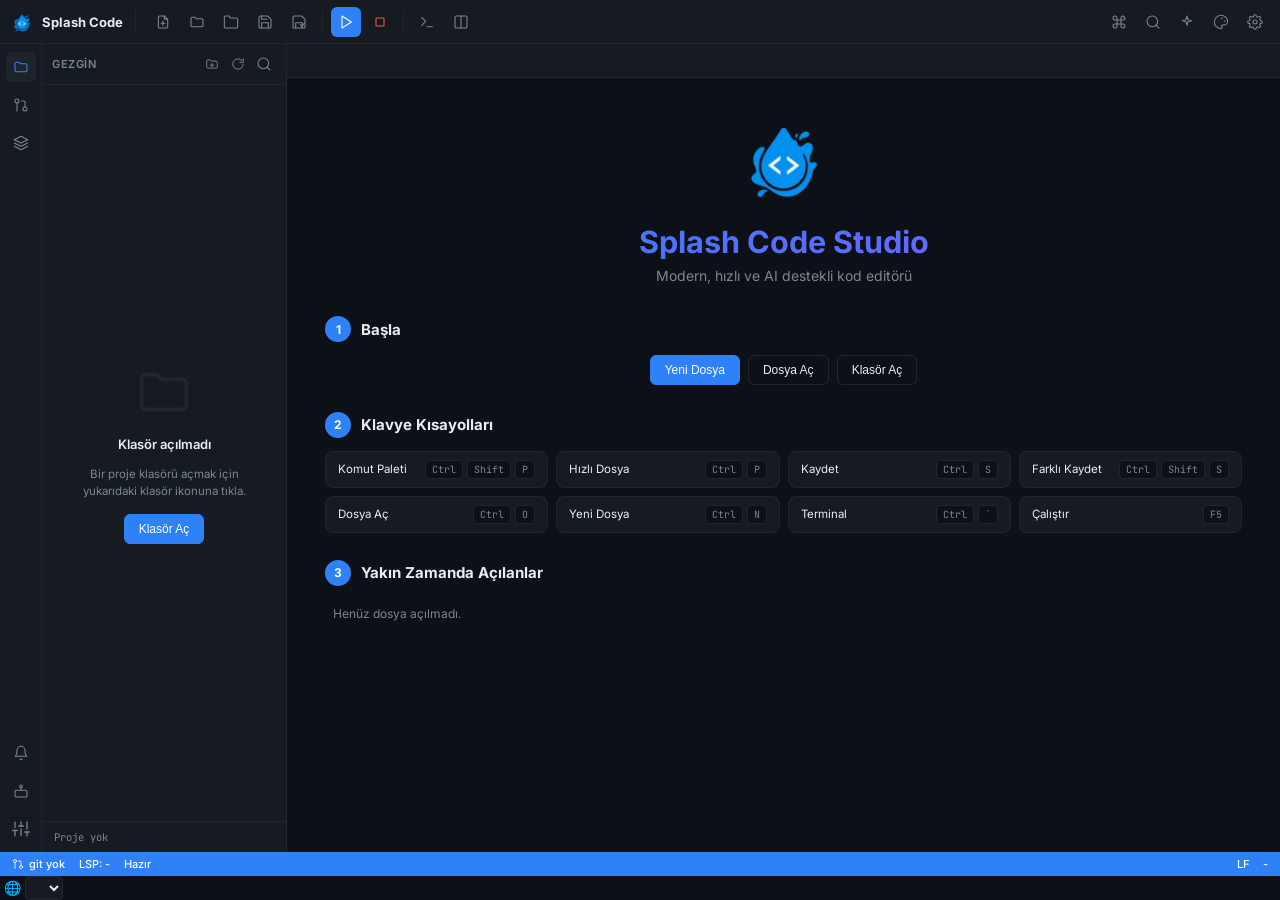
==== commit fc5a33fa: "feat: Splash Code Studio v1.0 - stable release" ====
--- a/splash_code/index.sc.html
+++ b/splash_code/index.sc.html
@@ -396,7 +396,7 @@
 <body>
 
 <div id="topbar">
-  <div id="brand"><div class="logo"><svg xmlns="http://www.w3.org/2000/svg" width="24" height="24" viewBox="0 0 24 24" fill="none" stroke="currentColor" stroke-width="1.6"><path d="M12 2L3 7v10l9 5 9-5V7z"/><path d="M8 9l4 2 4-2"/><path d="M12 11v6"/></svg></div><span class="name">Splash Code</span><span class="ver">__APP_VERSION__</span></div>
+  <div id="brand"><div class="logo"><img src="[data-uri]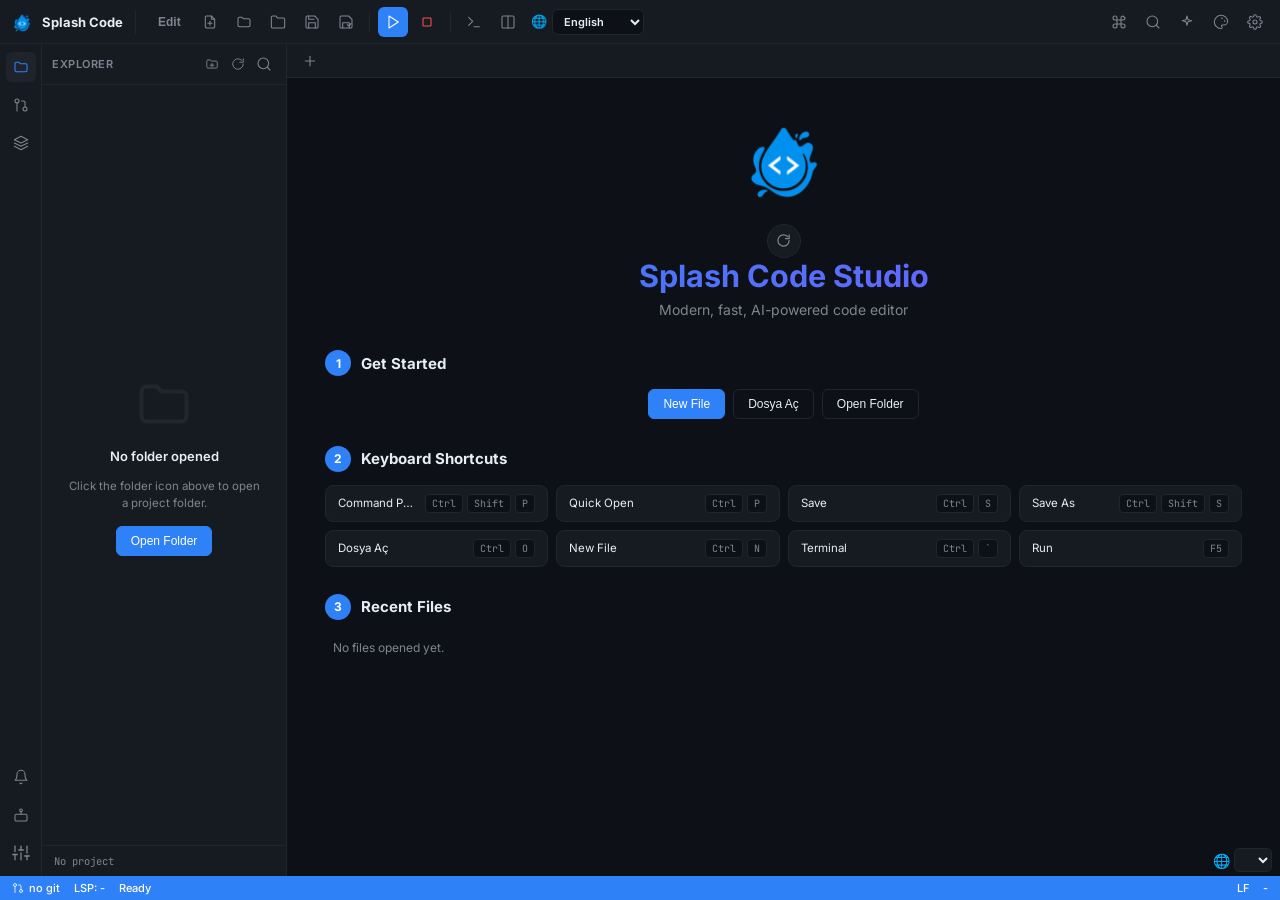
==== commit f051165b: "v1.0.0 - SplashCodeStudio Final Release" ====
--- a/splash_code/index.sc.html
+++ b/splash_code/index.sc.html
@@ -791,7 +791,7 @@
 const SC_LOGO = "<img src=\"[data-uri]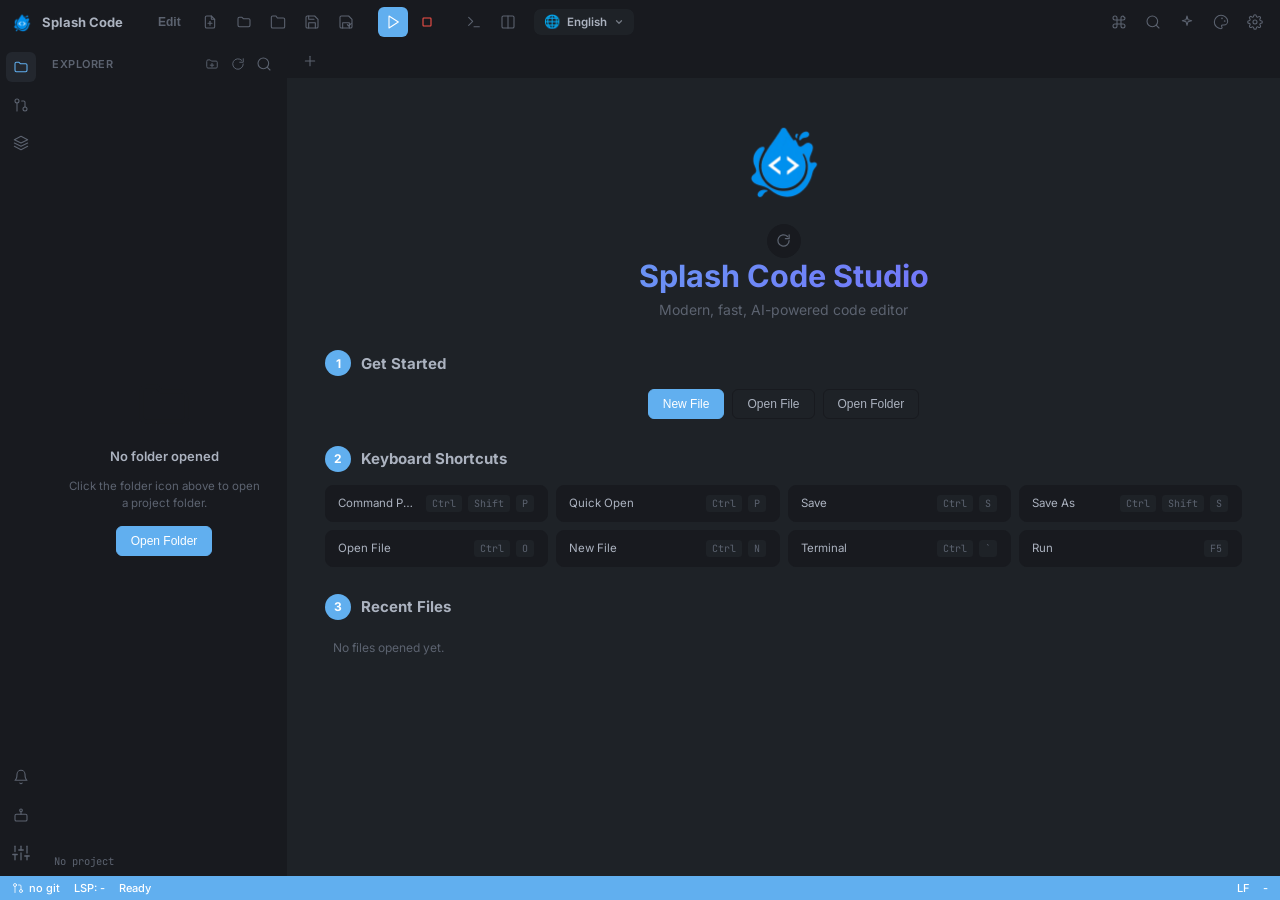
==== commit a238e85f: "release: v1.0.0 - path" ====
--- a/splash_code/index.sc.html
+++ b/splash_code/index.sc.html
@@ -443,7 +443,7 @@
   </div>
   <div id="aiPanel">
     <div id="aiHeader"><span><svg xmlns="http://www.w3.org/2000/svg" width="16" height="16" viewBox="0 0 24 24" fill="none" stroke="currentColor" stroke-width="1.6" stroke-linecap="round" stroke-linejoin="round"><rect x="3" y="11" width="18" height="10" rx="2"/><circle cx="12" cy="5" r="2"/><line x1="12" y1="7" x2="12" y2="11"/></svg></span><span>AI Asistan</span><span class="spacer"></span><span class="provider-badge" id="aiProviderBadge">ayarlanmadı</span><button class="icon-btn" onclick="aiPanelToggle()"><svg xmlns="http://www.w3.org/2000/svg" width="16" height="16" viewBox="0 0 24 24" fill="none" stroke="currentColor" stroke-width="1.6" stroke-linecap="round" stroke-linejoin="round"><line x1="18" y1="6" x2="6" y2="18"/><line x1="6" y1="6" x2="18" y2="18"/></svg></button></div>
-    <div id="aiMessages"><div class="ai-msg assistant">Merhaba! AI asistanınım. Bir şey sormak için aşağıdaki kutuya yaz.</div></div>
+    <div id="aiMessages"></div>
     <div id="aiInputArea">
       <div id="aiQuickBtns"><button class="ai-quick-btn" onclick="aiQuick('Bu kodu açıkla')">Açıkla</button><button class="ai-quick-btn" onclick="aiQuick('Bu kodu refactor et')">Refactor</button><button class="ai-quick-btn" onclick="aiQuick('Bu kodda bug var mı?')">Bug bul</button><button class="ai-quick-btn" onclick="aiClear()">Temizle</button></div>
       <div id="aiInputRow"><textarea id="aiInput" placeholder="AI'ya bir şey sor..." rows="1"></textarea><button id="aiSendBtn" onclick="aiSend()"><svg xmlns="http://www.w3.org/2000/svg" width="16" height="16" viewBox="0 0 24 24" fill="none" stroke="currentColor" stroke-width="1.6" stroke-linecap="round" stroke-linejoin="round"><line x1="22" y1="2" x2="11" y2="13"/><polygon points="22 2 15 22 11 13 2 9 22 2"/></svg></button></div>
@@ -791,9 +791,9 @@
 const SC_LOGO = "<img src=\"[data-uri]